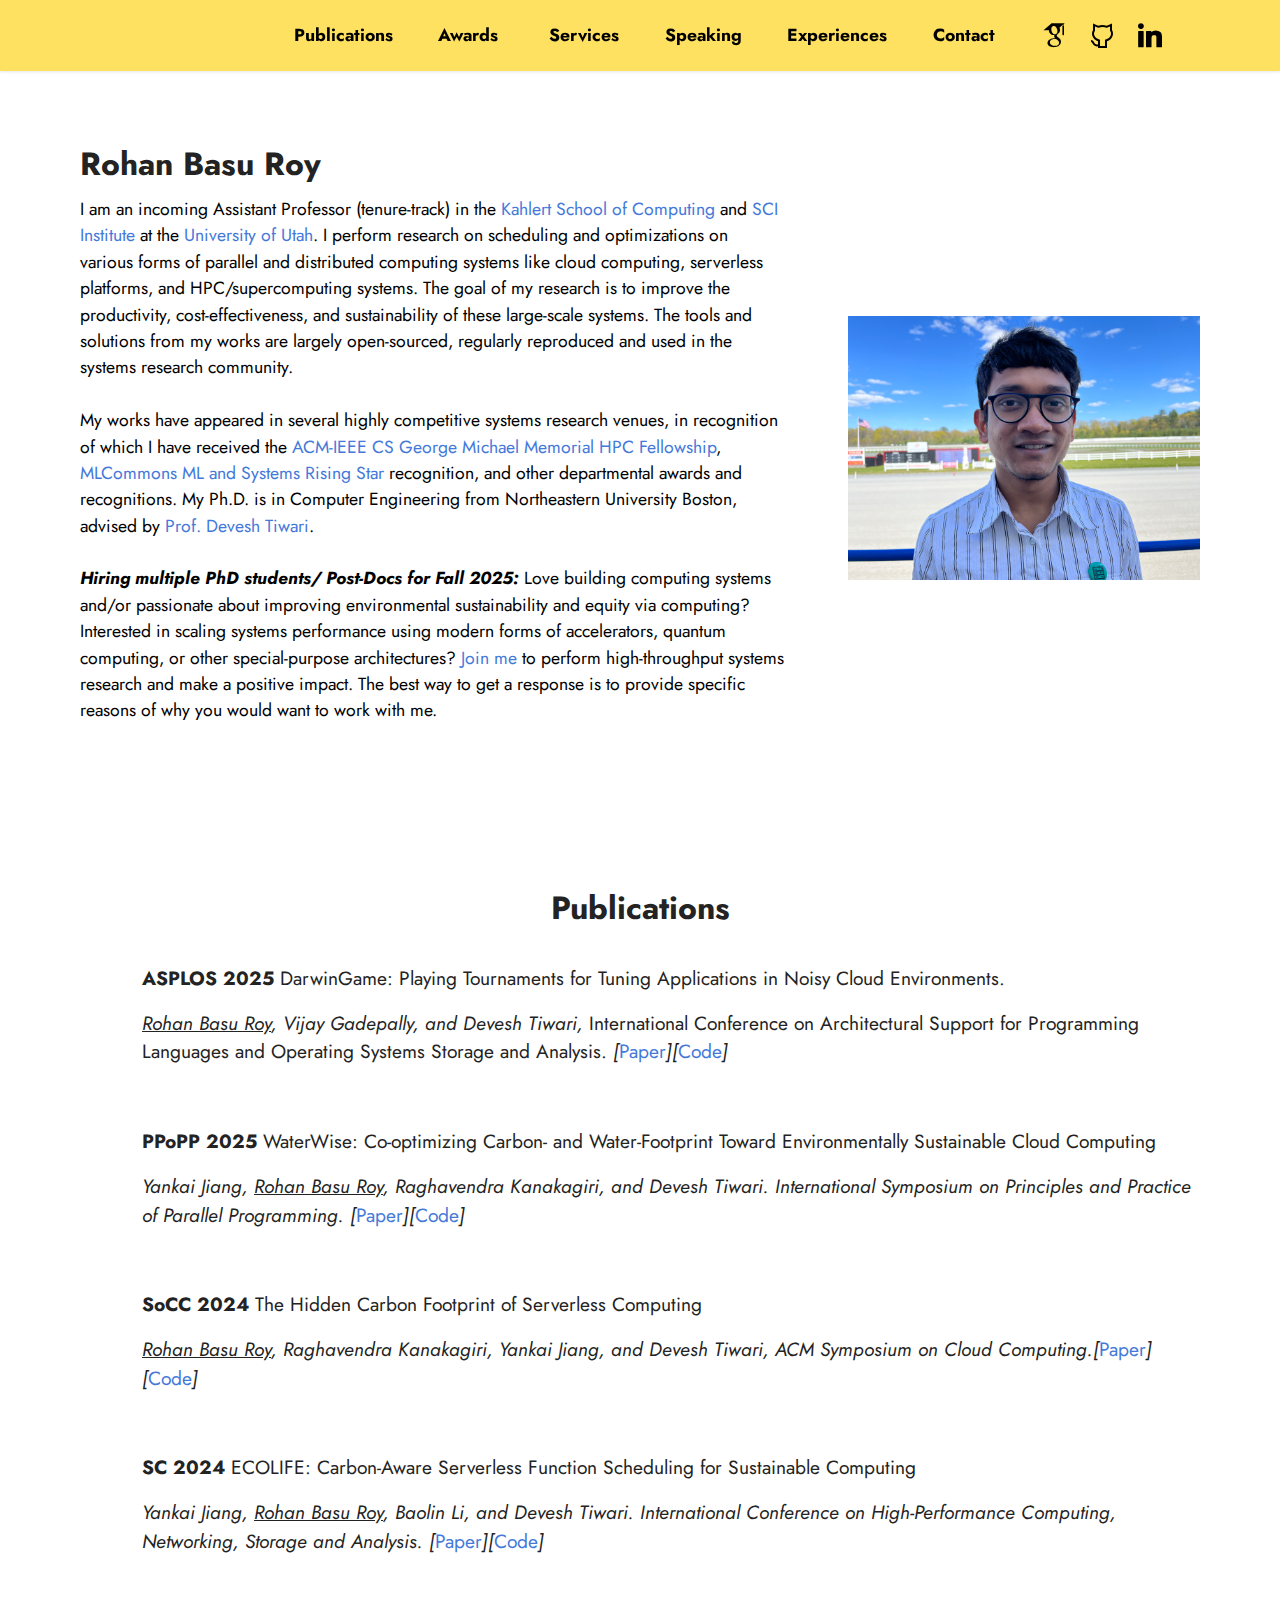
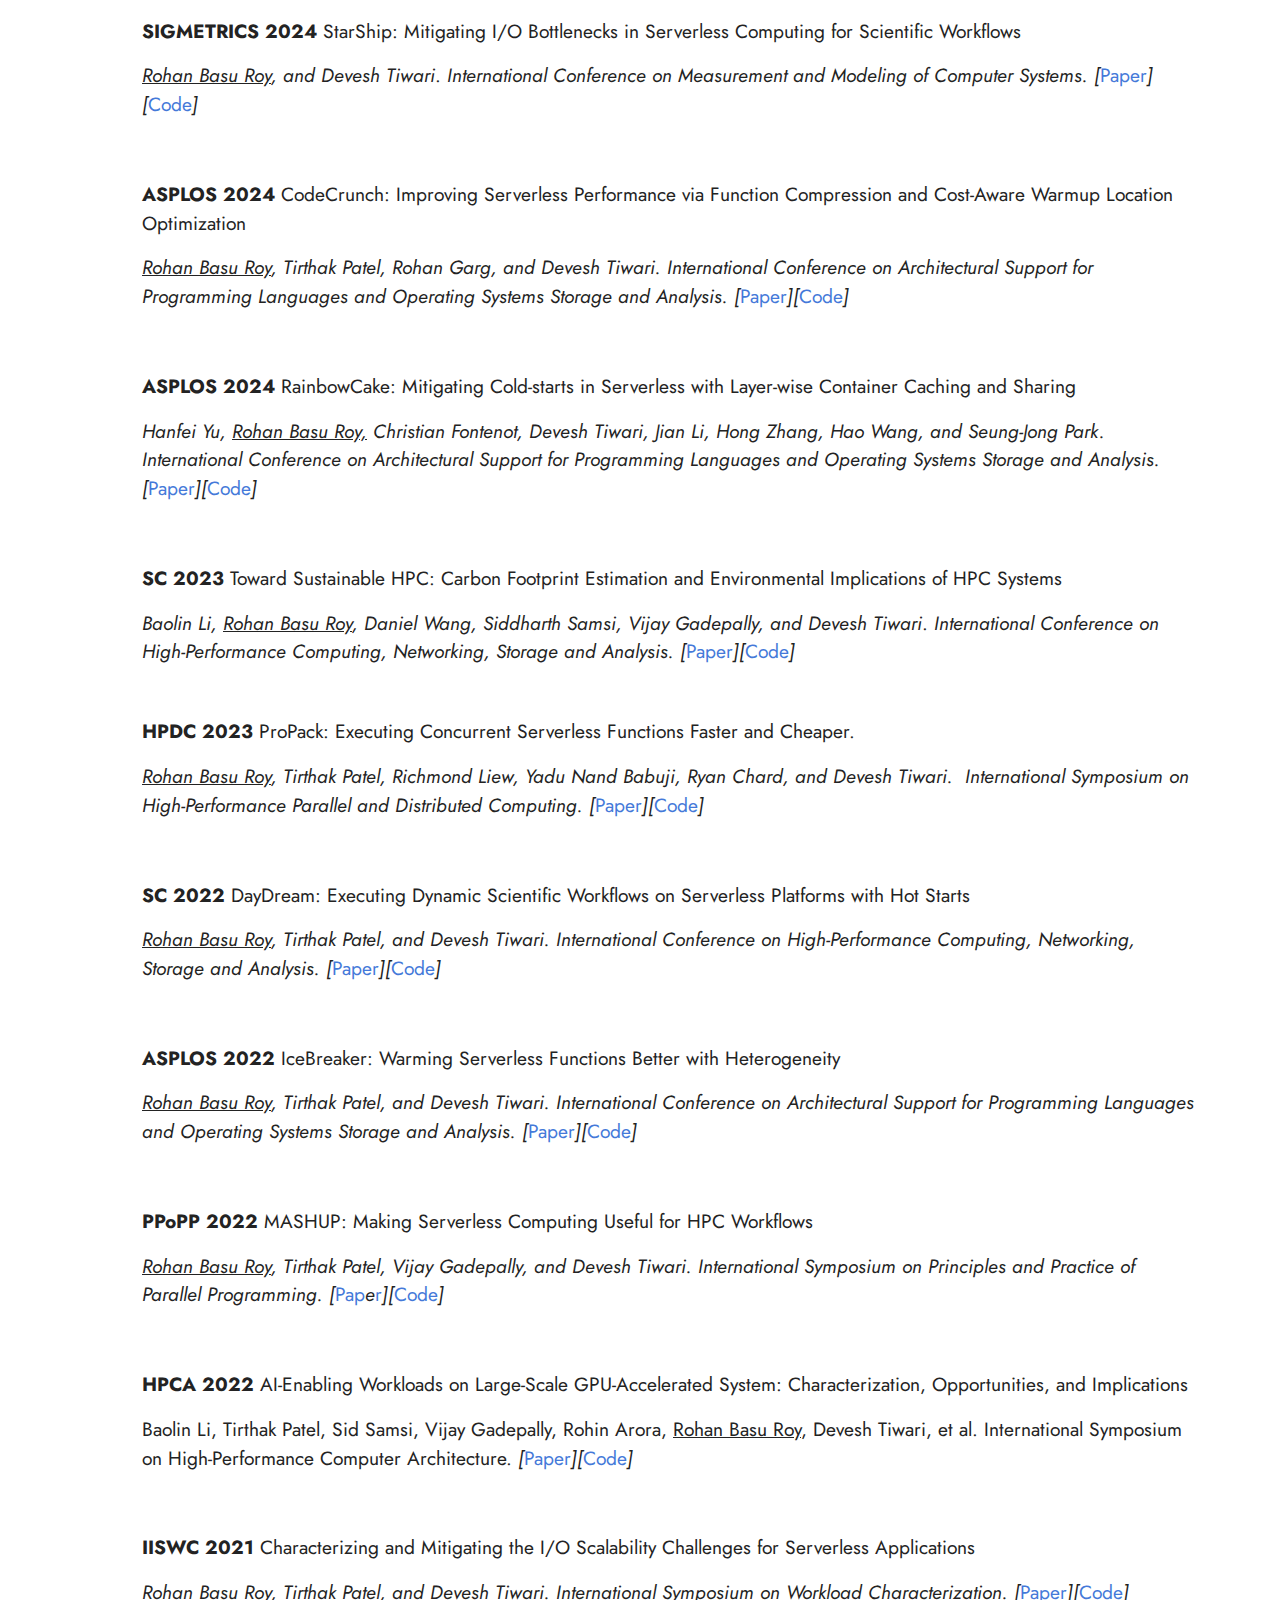
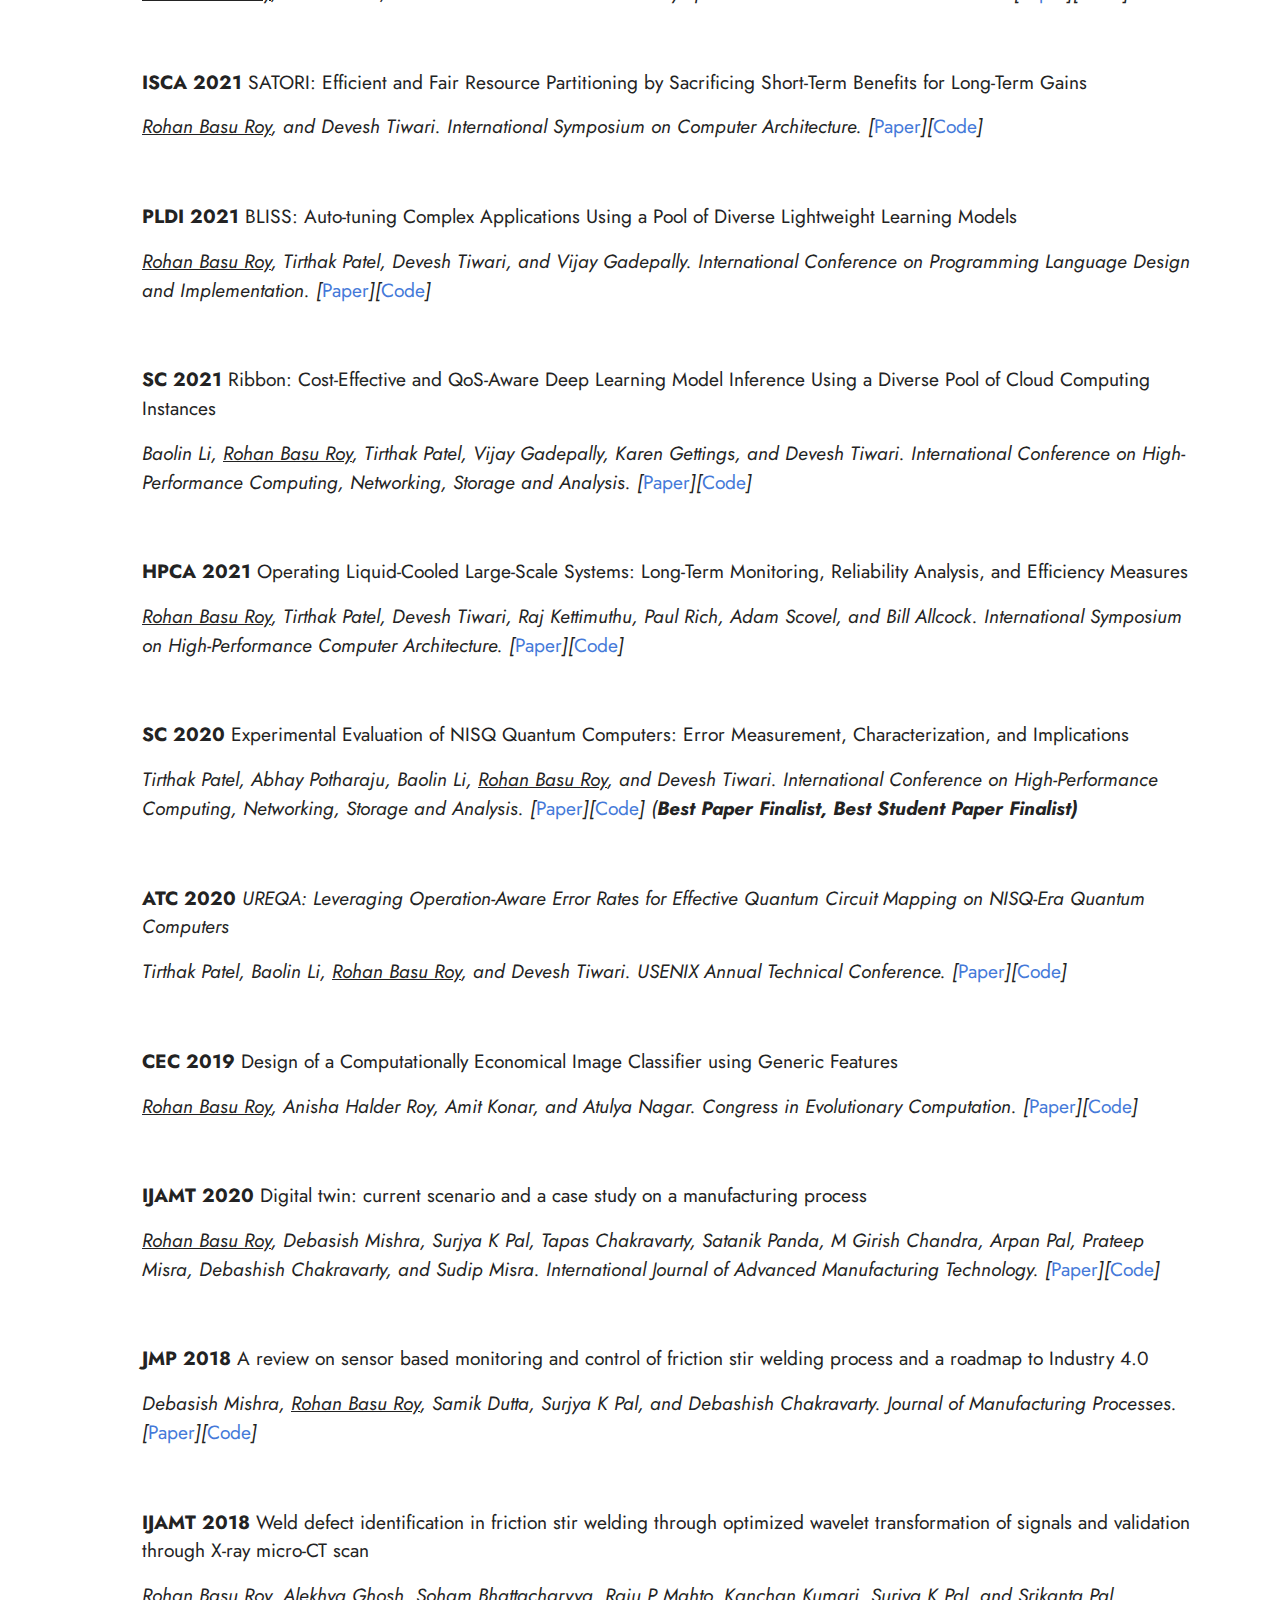
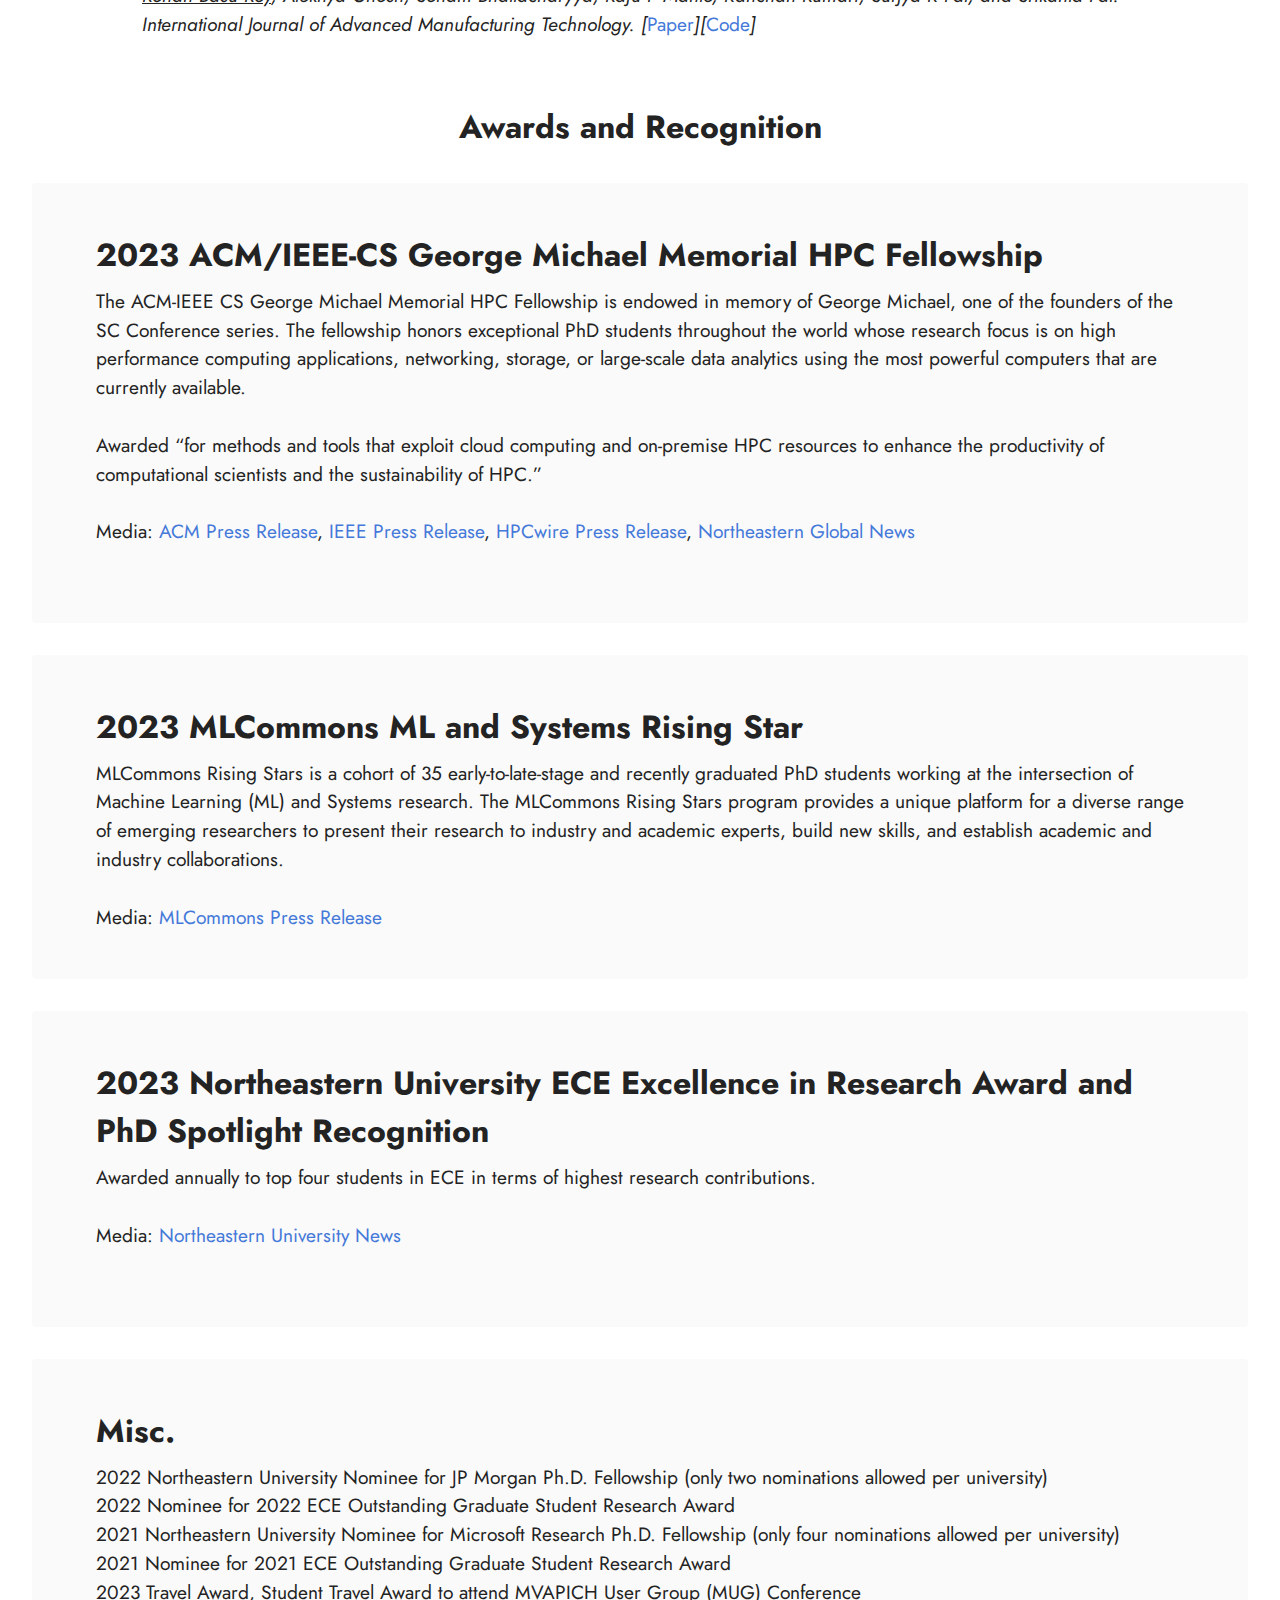
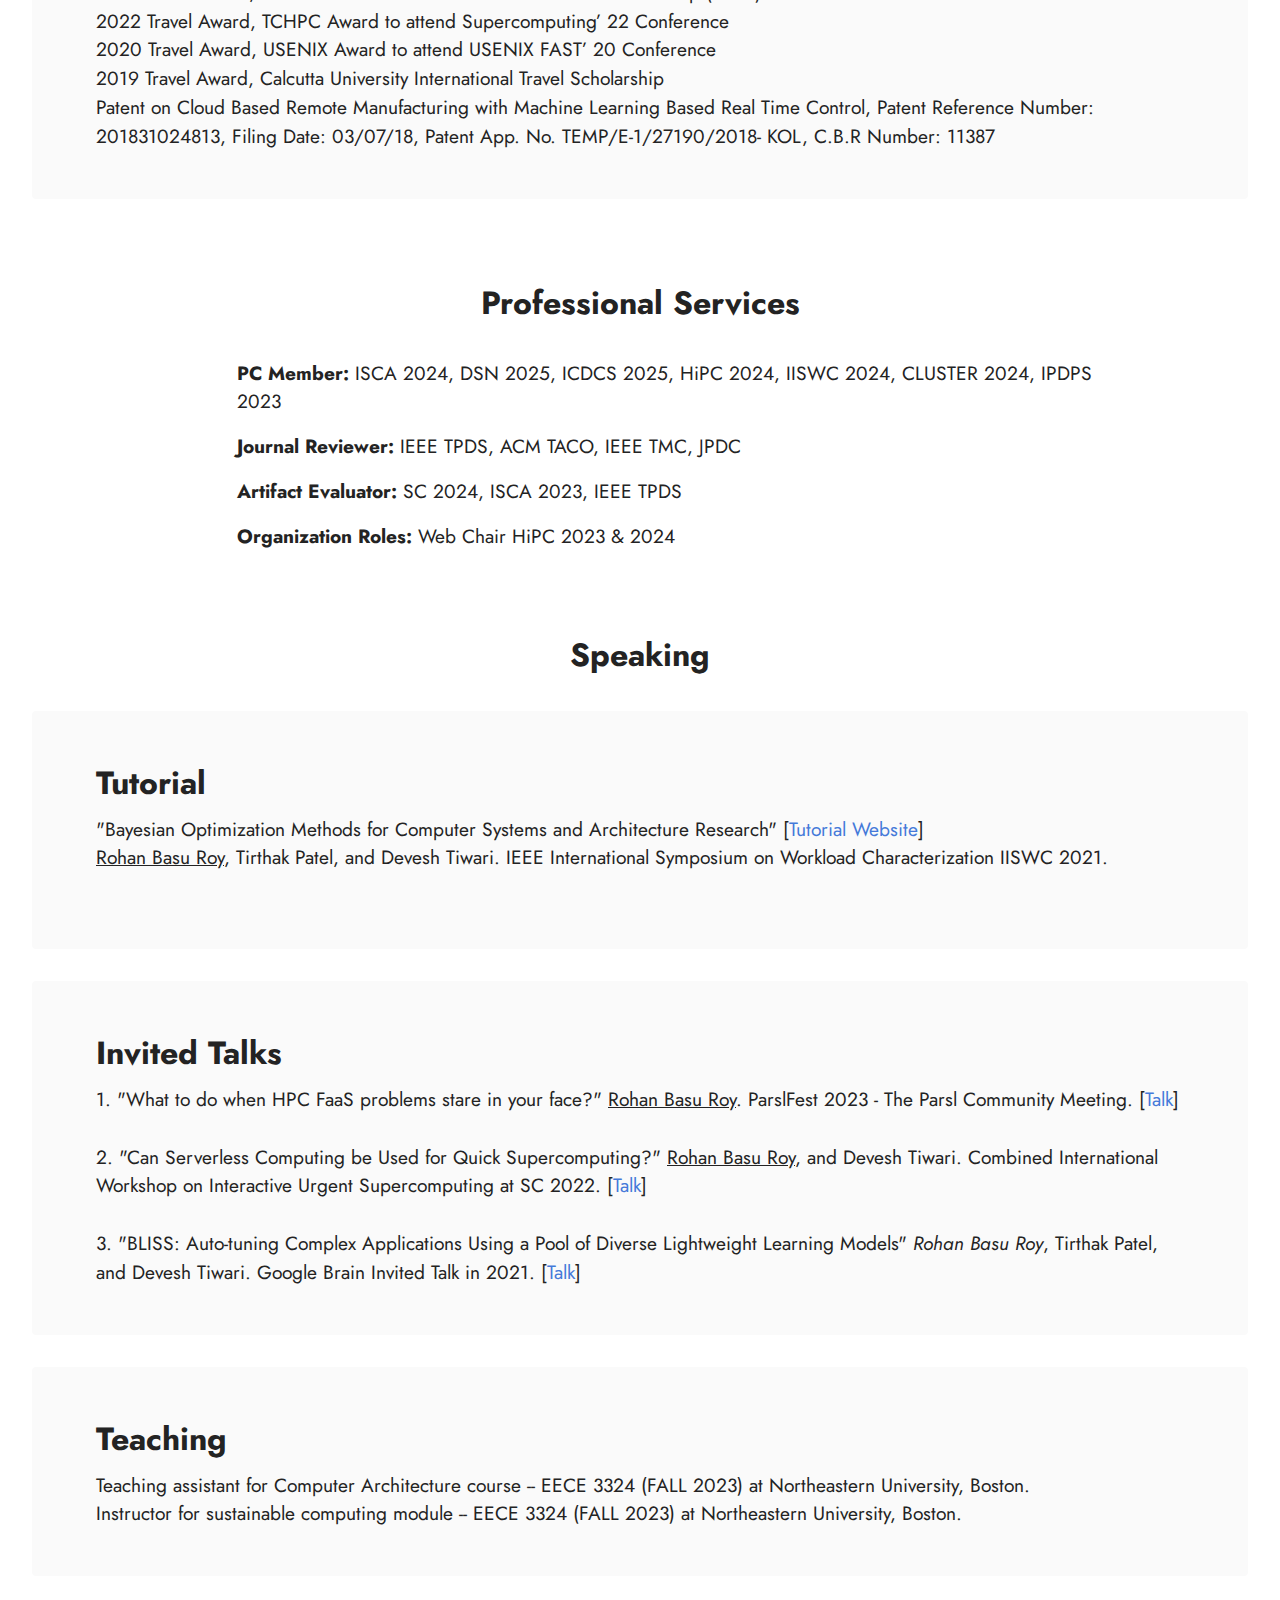
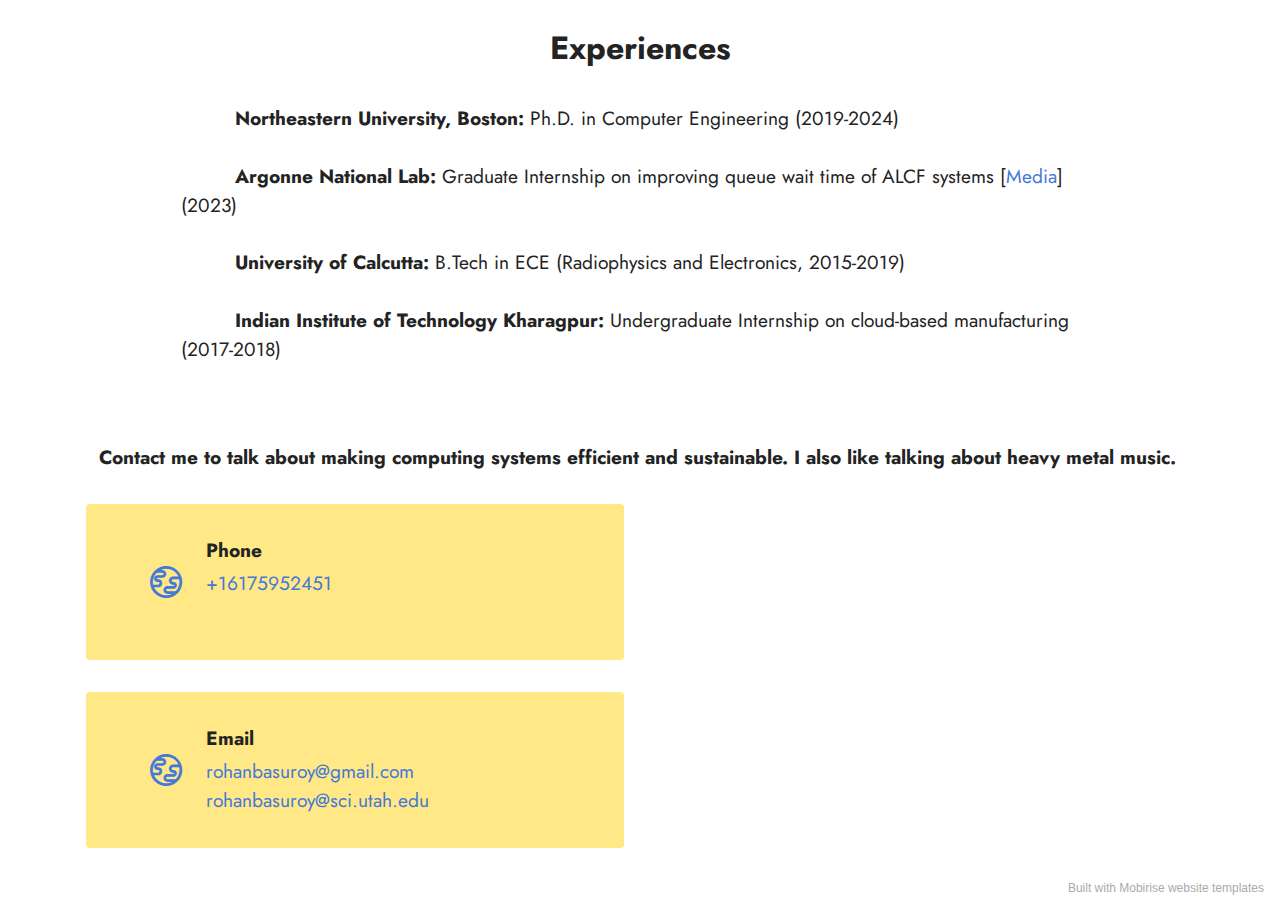
==== index.html @ 71f15da5 "create github pages" ====
<!DOCTYPE html>
<html  >
<head>
  <!-- Site made with Mobirise Website Builder v5.4.1, https://mobirise.com -->
  <meta charset="UTF-8">
  <meta http-equiv="X-UA-Compatible" content="IE=edge">
  <meta name="generator" content="Mobirise v5.4.1, mobirise.com">
  <meta name="viewport" content="width=device-width, initial-scale=1, minimum-scale=1">
  <link rel="shortcut icon" href="assets/images/6802464.png" type="image/x-icon">
  <meta name="description" content="">
  
  
  <title>Rohan Basu Roy</title>
  <link rel="stylesheet" href="assets/web/assets/mobirise-icons2/mobirise2.css">
  <link rel="stylesheet" href="assets/bootstrap/css/bootstrap.min.css">
  <link rel="stylesheet" href="assets/bootstrap/css/bootstrap-grid.min.css">
  <link rel="stylesheet" href="assets/bootstrap/css/bootstrap-reboot.min.css">
  <link rel="stylesheet" href="assets/dropdown/css/style.css">
  <link rel="stylesheet" href="assets/socicon/css/styles.css">
  <link rel="stylesheet" href="assets/theme/css/style.css">
  <link rel="preload" href="https://fonts.googleapis.com/css?family=Jost:100,200,300,400,500,600,700,800,900,100i,200i,300i,400i,500i,600i,700i,800i,900i&display=swap" as="style" onload="this.onload=null;this.rel='stylesheet'">
  <noscript><link rel="stylesheet" href="https://fonts.googleapis.com/css?family=Jost:100,200,300,400,500,600,700,800,900,100i,200i,300i,400i,500i,600i,700i,800i,900i&display=swap"></noscript>
  <link rel="preload" as="style" href="assets/mobirise/css/mbr-additional.css"><link rel="stylesheet" href="assets/mobirise/css/mbr-additional.css" type="text/css">
  
  
  
  
</head>
<body>
  
  <section data-bs-version="5.1" class="menu menu3 cid-tCXN4Vixs8" once="menu" id="menu3-0">
    
    <nav class="navbar navbar-dropdown navbar-fixed-top navbar-expand-lg">
        <div class="container">
            <div class="navbar-brand">
                
                
            </div>
            <button class="navbar-toggler" type="button" data-toggle="collapse" data-bs-toggle="collapse" data-target="#navbarSupportedContent" data-bs-target="#navbarSupportedContent" aria-controls="navbarNavAltMarkup" aria-expanded="false" aria-label="Toggle navigation">
                <div class="hamburger">
                    <span></span>
                    <span></span>
                    <span></span>
                    <span></span>
                </div>
            </button>
            <div class="collapse navbar-collapse" id="navbarSupportedContent">
                <ul class="navbar-nav nav-dropdown nav-right navbar-nav-top-padding" data-app-modern-menu="true"><li class="nav-item"><a class="nav-link link text-secondary text-primary display-4" href="https://drive.google.com/file/d/1488viWyBnygbDNv3ft_qD2oJUZKmGoRL/view?usp=sharing"><strong></strong></a></li><li class="nav-item"><a class="nav-link link text-secondary text-primary display-4" href="index.html#testimonials2-c"><strong></strong></a></li>
                    <li class="nav-item"><a class="nav-link link text-secondary display-4" href="index.html#content8-4"><strong>Publications</strong></a></li><li class="nav-item"><a class="nav-link link text-secondary text-primary display-4" href="index.html#features10-7"><strong>Awards&nbsp;</strong></a></li><li class="nav-item"><a class="nav-link link text-secondary text-primary display-4" href="index.html#content8-8"><strong>Services</strong></a></li><li class="nav-item"><a class="nav-link link text-secondary text-primary display-4" href="index.html#features10-h"><strong>Speaking</strong></a></li><li class="nav-item"><a class="nav-link link text-secondary text-primary display-4" href="index.html#content5-i"><strong>Experiences</strong></a></li><li class="nav-item"><a class="nav-link link text-secondary display-4" href="index.html#contacts3-a"><strong>Contact</strong></a></li></ul>
                <div class="icons-menu">
                    <a class="iconfont-wrapper" href="https://scholar.google.com/citations?user=Pm6kh38AAAAJ&hl=enhttps://scholar.google.com/citations?user=Pm6kh38AAAAJ&hl=en" target="_blank">
                        <span class="p-2 mbr-iconfont socicon-googlescholar socicon"></span>
                    </a>
                    <a class="iconfont-wrapper" href="https://github.com/rohanbasuroy" target="_blank">
                        <span class="p-2 mbr-iconfont mobi-mbri-github mobi-mbri"></span>
                    </a>
                    <a class="iconfont-wrapper" href="https://www.linkedin.com/in/rohanbasuroy/" target="_blank">
                        <span class="p-2 mbr-iconfont socicon-linkedin socicon"></span>
                    </a>
                    
                </div>
                
            </div>
        </div>
    </nav>
</section>

<section data-bs-version="5.1" class="features15 cid-tCXPyMr0c7" id="features16-2">

    

    <div class="mbr-overlay" style="opacity: 1; background-color: rgb(255, 255, 255);">
    </div>
    <div class="container-fluid">
        <div class="content-wrapper">
            <div class="row align-items-center">
                <div class="col-12 col-lg">
                    <div class="text-wrapper">
                        <h6 class="card-title mbr-fonts-style display-5">
                            <strong>Rohan Basu Roy</strong><br></h6>
                        <p class="mbr-text mbr-fonts-style mb-4 display-4">I am an incoming Assistant Professor (tenure-track) in the <a href="https://www.cs.utah.edu/" class="text-primary">Kahlert School of Computing</a> and <a href="https://www.sci.utah.edu/" class="text-primary">SCI Institute</a> at the <a href="https://www.utah.edu/" class="text-primary">University of Utah</a>.&nbsp;I perform research on scheduling and optimizations on various forms of parallel and distributed computing systems like cloud computing, serverless platforms, and HPC/supercomputing systems. The goal of my research is to improve the productivity, cost-effectiveness, and sustainability of these large-scale systems. The tools and solutions from my works are largely open-sourced, regularly reproduced and used in the systems research community.&nbsp;<br><br>My works have appeared in several highly competitive systems research venues,&nbsp;in recognition of which I have received the <a href="https://awards.acm.org/award-recipients/roy_3266018" class="text-primary">ACM-IEEE CS George Michael Memorial HPC Fellowship</a>, <a href="https://mlcommons.org/2023/07/introducing-the-2023-mlcommons-rising-stars/" class="text-primary">MLCommons ML and Systems Rising Star</a> recognition, and other departmental awards and recognitions. My Ph.D. is in Computer Engineering from Northeastern University Boston, advised by <a href="https://coe.northeastern.edu/people/tiwari-devesh/" class="text-primary">Prof. Devesh Tiwari</a>.&nbsp;<br><br><em><strong>Hiring multiple PhD students/ Post-Docs for Fall 2025:</strong></em>&nbsp;Love building computing systems and/or passionate about improving environmental sustainability and equity via computing? Interested in scaling systems performance using modern forms of accelerators, quantum computing, or other special-purpose architectures?&nbsp;<a href="mailto:rohanbasuroy@gmail.com" class="text-primary">Join me</a> to perform high-throughput systems research and make a positive impact. The best way to get a response is to provide specific reasons of why you would want to work with me.&nbsp;<br></p>
                        
                    </div>
                </div>
                <div class="col-12 col-lg-4">
                    <div class="image-wrapper">
                        <img src="assets/images/img-3139.jpeg" alt="Mobirise">
                    </div>
                </div>
            </div>
        </div>
    </div>
</section>

<section data-bs-version="5.1" class="content8 cid-tCY4K02pZZ" id="content8-4">
    
    <div class="container">
        <div class="row justify-content-center">
            <div class="counter-container col-md-12 col-lg-12">
                <h4 class="mbr-section-title mbr-fonts-style mb-4 display-5"><strong>Publications</strong></h4>
                <div class="mbr-text mbr-fonts-style display-7">
                    <ul>
                        <li><span style="font-size: 1.2rem;"><strong>ASPLOS 2025 </strong>DarwinGame: Playing Tournaments for Tuning&nbsp;</span><span style="font-size: 1.2rem;">Applications in Noisy Cloud Environments.&nbsp;</span></li><li><em><u>Rohan Basu Roy</u>, Vijay Gadepally, and Devesh Tiwari,</em><span style="font-size: 1.2rem;">&nbsp;International Conference on Architectural Support for Programming Languages and Operating Systems Storage and Analysis. <em>[<a href="https://drive.google.com/file/d/1MfeXvmo-pkM1BrdQFKtHAZeYfCgHRMIa/view?usp=sharing" class="text-primary">Paper</a>][<a href="https://doi.org/10.5281/zenodo.14014918" class="text-primary">Code</a>]</em></span></li><li><span style="font-size: 1.2rem;"><em><br></em></span></li><li><span style="font-size: 1.2rem;"><strong>PPoPP 2025</strong><em>&nbsp;</em>WaterWise: Co-optimizing Carbon- and Water-Footprint Toward Environmentally Sustainable Cloud Computing</span></li><li><span style="font-size: 1.2rem;"><em>Yankai Jiang, <u>Rohan Basu Roy</u>, Raghavendra Kanakagiri, and Devesh Tiwari. International Symposium on Principles and Practice of Parallel Programming. [<a href="https://drive.google.com/file/d/1GWLqDWmH0hO3gCoJya_1p3iCwAwM287D/view?usp=sharing" class="text-primary">Paper</a>][<a href="https://zenodo.org/records/14583915" class="text-primary">Code</a>]</em></span></li><li><strong><br></strong></li><li><strong>SoCC 2024 </strong><span style="font-size: 1.2rem;">The Hidden Carbon Footprint of Serverless Computing</span></li><li><span style="font-size: 1.2rem;"><em><u>Rohan Basu Roy</u>, Raghavendra Kanakagiri, Yankai Jiang, and Devesh Tiwari, ACM Symposium on Cloud Computing.[<a href="https://drive.google.com/file/d/1EiMfjFvbpVDSsxYJTMzeQtzgxiCxQmzx/view?usp=sharing" class="text-primary">Paper</a>][<a href="https://drive.google.com/file/d/1EiMfjFvbpVDSsxYJTMzeQtzgxiCxQmzx/view?usp=sharing" class="text-primary">Code</a>]</em></span></li><li><strong><br></strong></li><li><strong>SC 2024 </strong><span style="font-size: 1.2rem;">ECOLIFE: Carbon-Aware Serverless Function Scheduling for Sustainable Computing</span><br></li><li><em>Yankai Jiang, <u>Rohan Basu Roy</u>, Baolin Li, and Devesh Tiwari. International Conference on High-Performance Computing, Networking, Storage and Analysis. [<a href="https://drive.google.com/file/d/1q1RBo1llvJONTdYAyYgfNGoHOY5scX1i/view?usp=sharing" class="text-primary">Paper</a>][<a href="https://zenodo.org/records/11003259" class="text-primary">Code</a>]&nbsp;</em></li><li><em><br></em></li><li><strong>SIGMETRICS 2024 </strong>StarShip: Mitigating I/O Bottlenecks in Serverless Computing for Scientific Workflows</li><li><em><u>Rohan Basu Roy</u>, and Devesh Tiwari</em>. <em>International Conference on Measurement and Modeling of Computer Systems. [<a href="https://dl.acm.org/doi/pdf/10.1145/3639028" class="text-primary">Paper</a>][<a href="https://zenodo.org/records/11480216" class="text-primary">Code</a>]</em></li><li><em><br></em></li><li><strong>ASPLOS 2024 </strong>CodeCrunch: Improving Serverless Performance via Function Compression and Cost-Aware Warmup Location Optimization</li><li><em><u>Rohan Basu Roy</u>, Tirthak Patel, Rohan Garg, and Devesh Tiwari. International Conference on Architectural Support for Programming Languages and Operating Systems Storage and Analysis. [<a href="https://drive.google.com/file/d/172cZjwfzBp1PzdQy_LiRn2HOlgDwowLl/view?usp=sharing" class="text-primary">Paper</a>][<a href="https://zenodo.org/doi/10.5281/zenodo.8347244" class="text-primary">Code</a>]</em></li><li><em><br></em></li><li><strong>ASPLOS 2024 </strong>RainbowCake: Mitigating Cold-starts in Serverless&nbsp;<span style="font-size: 1.2rem;">with Layer-wise Container Caching and Sharing</span></li><li><span style="font-size: 1.2rem;"><em>Hanfei Yu, <u>Rohan Basu Roy,</u>&nbsp;Christian Fontenot, Devesh Tiwari, Jian Li, Hong Zhang, Hao Wang, and Seung-Jong Park. International Conference on Architectural Support for Programming Languages and Operating Systems Storage and Analysis. [<a href="https://drive.google.com/file/d/1cU3APpNEgJu_3Bv6eS0euf_dpk6MkKGl/view?usp=sharing" class="text-primary">Paper</a>][<a href="https://zenodo.org/records/10072206" class="text-primary">Code</a>]</em></span></li><li><span style="font-size: 1.2rem;"><em><br></em></span></li><li><span style="font-size: 1.2rem;"><strong>SC 2023</strong><em>&nbsp;</em>Toward Sustainable HPC: Carbon Footprint Estimation and Environmental Implications of HPC Systems</span></li><li><span style="font-size: 1.2rem;"><em>Baolin Li, <u style="">Rohan Basu Roy</u>, Daniel Wang, Siddharth Samsi, Vijay Gadepally, and Devesh Tiwari</em>.<em> International Conference on High-Performance Computing, Networking, Storage and Analysis. [<a href="https://drive.google.com/file/d/1vQroiYzZOdQUAmdUuZQxhtUP1jPO2hpA/view?usp=sharing" class="text-primary">Paper</a>][<a href="https://github.com/boringlee24/sc23-sustainability" class="text-primary">Code</a>]&nbsp; &nbsp; &nbsp;</em></span><em>&nbsp;&nbsp;</em><span style="font-size: 1.2rem;">&nbsp;&nbsp;</span></li></ul><p><br></p><ul><li><strong>HPDC 2023&nbsp;</strong>ProPack: Executing Concurrent Serverless Functions Faster and Cheaper. </li><li><em><u>Rohan Basu Roy</u>, Tirthak Patel, Richmond Liew, Yadu Nand Babuji, Ryan Chard, and Devesh Tiwari.&nbsp; International Symposium on High-Performance Parallel and Distributed Computing. [<a href="https://drive.google.com/file/d/11wNU01npP7rwZ3iO1TEU-V0LnM-ORA1f/view?usp=sharing" class="text-primary">Paper</a>][<a href="https://github.com/rohanbasuroy/ProPack" class="text-primary">Code</a>]&nbsp; &nbsp; </em></li><li><em>&nbsp; &nbsp; &nbsp; &nbsp; &nbsp; &nbsp; &nbsp; &nbsp; &nbsp;</em><em>&nbsp; &nbsp; &nbsp; &nbsp;&nbsp;</em></li><li><strong>SC 2022&nbsp;</strong><span style="font-size: 1.2rem;">DayDream: Executing Dynamic Scientific Workflows on Serverless Platforms with&nbsp;</span><span style="font-size: 1.2rem;">Hot Starts</span></li><li><span style="font-size: 1.2rem;"><em><u>Rohan Basu Roy</u>, Tirthak Patel, and Devesh Tiwari. International Conference on High-Performance Computing, Networking, Storage and Analysis. [<a href="https://drive.google.com/file/d/125YLu0XnzpAqWkHv3fGvF8vgke5JFK4C/view?usp=sharing" class="text-primary">Paper</a>][<a href="https://zenodo.org/records/6941485" class="text-primary">Code</a>]&nbsp; &nbsp; &nbsp; &nbsp; &nbsp; &nbsp; &nbsp; &nbsp; &nbsp; &nbsp; &nbsp; &nbsp; &nbsp;</em></span></li><li><span style="font-size: 1.2rem;"><em><br></em></span></li><li><strong>ASPLOS 2022 </strong><span style="font-size: 1.2rem;">IceBreaker: Warming Serverless Functions Better with Heterogeneity</span></li><li><em><span style="font-size: 1.2rem;"><u>Rohan Basu Roy</u>, Tirthak Patel, and Devesh Tiwari. International Conference on&nbsp;</span>Architectural Support for Programming Languages and Operating Systems Storage and Analysis. [<a href="https://drive.google.com/file/d/1CeApmxZrsJdkebLAvHt2woqfGRtdMHoj/view?usp=sharing" class="text-primary">Paper</a>][<a href="https://zenodo.org/records/5748667" class="text-primary">Code</a>]</em></li><li><em><br></em></li>
                    </ul>
                </div>
            </div>
        </div>
    </div>
</section>

<section data-bs-version="5.1" class="content8 cid-tCY5bhl2Y2" id="content8-5">
    
    <div class="container">
        <div class="row justify-content-center">
            <div class="counter-container col-md-12 col-lg-12">
                
                <div class="mbr-text mbr-fonts-style display-7">
                    <ul>
                        <li><strong>PPoPP 2022 </strong>MASHUP: Making Serverless Computing Useful for HPC Workflows</li><li><em><u>Rohan Basu Roy</u>, Tirthak Patel, Vijay Gadepally, and Devesh Tiwari. International Symposium on Principles and&nbsp;</em><em>Practice of Parallel Programming.&nbsp;</em><em>[<a href="https://drive.google.com/file/d/1nk2crVZD7xIBJ3oe0SnCBw-2jwTQDtiw/view?usp=sharing" class="text-primary">Pap</a>e</em><em><a href="https://drive.google.com/file/d/1nk2crVZD7xIBJ3oe0SnCBw-2jwTQDtiw/view?usp=sharing" class="text-primary">r</a>][<a href="https://zenodo.org/records/8034994" class="text-primary">Code</a>]</em></li><li><em><br></em></li>
                        <li><strong>HPCA 2022&nbsp;</strong>AI-Enabling Workloads on Large-Scale GPU-Accelerated System: Characterization,&nbsp;<span style="font-size: 1.2rem;">Opportunities, and Implications</span></li><li>Baolin Li, Tirthak Patel, Sid Samsi, Vijay Gadepally, Rohin Arora, <u>Rohan Basu Roy</u>, Devesh Tiwari, et al. International Symposium on High-Performance Computer Architecture.<em> [<a href="https://drive.google.com/file/d/14SNAv6M5al5YO_hJ1b9MRw0K3PcYvui4/view?usp=sharing" class="text-primary">Paper</a>][<a href="https://dcc.mit.edu/" class="text-primary">Code</a>]</em></li><li><br></li><li><strong>IISWC 2021</strong> Characterizing and Mitigating the I/O Scalability Challenges for Serverless Applications</li><li><em><u>Rohan Basu Roy</u>, Tirthak Patel, and Devesh Tiwari. International Symposium on Workload Characterization. [<a href="https://drive.google.com/file/d/1uRskvOoPFeUNvAaVEDtyZzndu6IMN0tm/view?usp=sharing" class="text-primary">Paper</a>][<a href="https://zenodo.org/record/5539888" class="text-primary">Code</a>]</em></li><li><em><br></em></li><li><strong>ISCA 2021 </strong>SATORI: Efficient and Fair Resource Partitioning by Sacrificing Short-Term Benefits&nbsp;<span style="font-size: 1.2rem;">for Long-Term Gains</span></li><li><em><u>Rohan Basu Roy</u>, and Devesh Tiwari. International Symposium on Computer&nbsp;</em><em>Architecture. [<a href="https://drive.google.com/file/d/1LOb9ER1uQuDhOIJtoqVeoRP8f7iBoA7l/view?usp=sharing" class="text-primary">Paper</a>][<a href="https://github.com/rohanbasuroy/satori" class="text-primary">Code</a>]</em></li><li><em><br></em></li><li><span style="font-size: 1.2rem;"><strong>PLDI 2021</strong></span><em> </em><span style="font-size: 1.2rem;">BLISS: Auto-tuning Complex Applications Using a Pool of Diverse Lightweight&nbsp;</span><span style="font-size: 1.2rem;">Learning Models</span></li><li><em><u>Rohan Basu Roy</u>, Tirthak Patel, Devesh Tiwari, and Vijay Gadepally. International&nbsp;</em><em>Conference on Programming Language Design and Implementation. [<a href="https://drive.google.com/file/d/1asdQkPGT-5qFB-JqHLiv3dbE82KEw3be/view?usp=sharing" class="text-primary">Paper</a>][<a href="https://github.com/rohanbasuroy/BLISS/" class="text-primary">Code</a>]</em></li><li><em><br></em></li><li><span style="font-size: 1.2rem;"><strong>SC 2021</strong></span><em> </em><span style="font-size: 1.2rem;">Ribbon: Cost-Effective and QoS-Aware Deep Learning Model Inference Using a&nbsp;</span><span style="font-size: 1.2rem;">Diverse Pool of Cloud Computing Instances&nbsp;</span></li><li><em>Baolin Li, <u>Rohan Basu Roy</u>, Tirthak Patel, Vijay Gadepally, Karen Gettings, and Devesh&nbsp;</em><em>Tiwari. International Conference on High-Performance Computing, Networking,&nbsp;</em><em>Storage and Analysis. [<a href="https://drive.google.com/file/d/1tYL1sSoTPrFVO2h4SBQ3C6rWpfDMeise/view?usp=sharing" class="text-primary">Paper</a>][<a href="https://doi.org/10.5281/zenodo.5262865" class="text-primary">Code</a>]</em></li><li><em><br></em></li><li><span style="font-size: 1.2rem;"><strong>HPCA 2021</strong><em> </em>Operating Liquid-Cooled Large-Scale Systems: Long-Term Monitoring, Reliability&nbsp;</span><span style="font-size: 1.2rem;">Analysis, and Efficiency Measures</span></li><li><em><u>Rohan Basu Roy</u>, Tirthak Patel, Devesh Tiwari, Raj Kettimuthu, Paul Rich, Adam Scovel,&nbsp;</em><em>and Bill Allcock. International Symposium on High-Performance Computer Architecture. [<a href="https://drive.google.com/file/d/19wyf0RZl5AAvDGhrRmWMfBlzm32o4fq3/view?usp=sharing" class="text-primary">Paper</a>][<a href="https://drive.google.com/file/d/19wyf0RZl5AAvDGhrRmWMfBlzm32o4fq3/view?usp=sharing" class="text-primary">Code</a>]</em></li><li><em><br></em></li><li><span style="font-size: 1.2rem;"><strong>SC 2020</strong></span><em> </em><span style="font-size: 1.2rem;">Experimental Evaluation of NISQ Quantum Computers: Error Measurement, Characterization, and Implications</span></li><li><em>Tirthak Patel, Abhay Potharaju, Baolin Li, <u>Rohan Basu Roy</u>, and Devesh Tiwari.&nbsp;</em><em>International Conference on High-Performance Computing, Networking, Storage and Analysis. [<a href="https://drive.google.com/file/d/1_Fs-fq5zInVB8muLQsf3ceM3fWmJVFIC/view?usp=sharing" class="text-primary">Paper</a>][<a href="https://doi.org/10.5281/zenodo.3957894" class="text-primary">Code</a>] (</em><em><strong>Best Paper Finalist, Best Student Paper Finalist)</strong></em></li><li><em><strong><br></strong></em></li><li><span style="font-size: 1.2rem;"><strong>ATC 2020</strong><em> UREQA: Leveraging Operation-Aware Error Rates for Effective Quantum Circuit&nbsp;</em></span><em>Mapping on NISQ-Era Quantum Computers</em></li><li><span style="font-size: 1.2rem;"><em>Tirthak Patel, Baolin Li, <u>Rohan Basu Roy</u>, and Devesh Tiwari. USENIX Annual Technical&nbsp;</em></span><em>Conference. [<a href="https://drive.google.com/file/d/11uMEt3CntGA4Y32SSgDT4tlQ7pTIheP9/view?usp=sharing" class="text-primary">Paper</a>][<a href="https://github.com/GoodwillComputingLab/UREQA" class="text-primary">Code</a>]</em></li><li><em><br></em></li><li><strong>CEC 2019</strong><em> </em>Design of a Computationally Economical Image Classifier using Generic Features</li><li><em><u>Rohan Basu Roy</u>, Anisha Halder Roy, Amit Konar, and Atulya Nagar. Congress in&nbsp;</em><em>Evolutionary Computation. [<a href="https://drive.google.com/file/d/1ntlWDrFsUbKSv3ohaZT7UAnUk5pvCOUa/view?usp=sharing" class="text-primary">Paper</a>][<a href="https://drive.google.com/file/d/1ntlWDrFsUbKSv3ohaZT7UAnUk5pvCOUa/view?usp=sharing" class="text-primary">Code</a>]</em></li><li><em><br></em></li><li><span style="font-size: 1.2rem;"><strong>IJAMT 2020</strong></span><em> </em><span style="font-size: 1.2rem;">Digital twin: current scenario and a case study on a manufacturing process</span></li><li><em><u>Rohan Basu Roy</u>, Debasish Mishra, Surjya K Pal, Tapas Chakravarty, Satanik Panda, M&nbsp;</em><em>Girish Chandra, Arpan Pal, Prateep Misra, Debashish Chakravarty, and Sudip Misra. International&nbsp;</em><em>Journal of Advanced Manufacturing Technology. [<a href="https://drive.google.com/file/d/1ExHiEkWJm4ECNQIW64B-Ra5I8G4psV-P/view?usp=sharing" class="text-primary">Paper</a>][<a href="https://drive.google.com/file/d/1ExHiEkWJm4ECNQIW64B-Ra5I8G4psV-P/view?usp=sharing" class="text-primary">Code</a>]</em></li><li><em><br></em></li><li><span style="font-size: 1.2rem;"><strong>JMP 2018</strong> </span><span style="font-size: 1.2rem;">A review on sensor based monitoring and control of friction stir welding process and&nbsp;</span>a roadmap to Industry 4.0</li><li><em>Debasish Mishra, <u>Rohan Basu Roy</u>, Samik Dutta, Surjya K Pal, and Debashish Chakravarty.&nbsp;</em><em>Journal of Manufacturing Processes. [<a href="https://drive.google.com/file/d/1AThXMvvmC4N-K5DoP-9h8vrwrSPyRrz_/view?usp=sharing" class="text-primary">Paper</a>][<a href="https://drive.google.com/file/d/1AThXMvvmC4N-K5DoP-9h8vrwrSPyRrz_/view?usp=sharing" class="text-primary">Code</a>]</em></li><li><em><br></em></li><li><span style="font-size: 1.2rem;"><strong>IJAMT 2018</strong></span><em> </em><span style="font-size: 1.2rem;">Weld defect identification in friction stir welding through optimized wavelet transformation of signals and validation through X-ray micro-CT scan</span></li><li><em><u>Rohan Basu Roy</u>, Alekhya Ghosh, Soham Bhattacharyya, Raju P Mahto, Kanchan Kumari,&nbsp;</em><em>Surjya K Pal, and Srikanta Pal. International Journal of Advanced Manufacturing Technology. [<a href="https://drive.google.com/file/d/1JX23sfGkHFczTUt4uMWiELajsArP3s-r/view?usp=sharing" class="text-primary">Paper</a>][<a href="https://drive.google.com/file/d/1JX23sfGkHFczTUt4uMWiELajsArP3s-r/view?usp=sharing" class="text-primary">Code</a>]</em></li>
                    </ul>
                </div>
            </div>
        </div>
    </div>
</section>

<section data-bs-version="5.1" class="features9 cid-tCYflBFTmh" id="features10-7">
    <!---->
    
    
    <div class="container-fluid">
        <div class="mbr-section-head">
            <h3 class="mbr-section-title mbr-fonts-style mb-0 display-5">
                <strong>Awards and Recognition</strong></h3>
            
        </div>
        <div class="row mt-4">
            <div class="card col-12">
                <div class="card-wrapper">
                    <div class="top-line row">
                        <div class="col">
                            <h4 class="card-title mbr-fonts-style display-5"><strong>2023 ACM/IEEE-CS George Michael Memorial HPC Fellowship</strong></h4>
                        </div>
                        <div class="col-auto">
                            <p class="price mbr-fonts-style display-5"></p>
                        </div>
                    </div>
                    <div class="bottom-line">
                        <p class="mbr-text mbr-fonts-style display-7">The ACM-IEEE CS George Michael Memorial HPC Fellowship is endowed in memory of George Michael, one of the founders of the SC Conference series. The fellowship honors exceptional PhD students throughout the world whose research focus is on high performance computing applications, networking, storage, or large-scale data analytics using the most powerful computers that are currently available.<br><br>Awarded&nbsp;“for methods and tools that exploit cloud computing and on-premise HPC resources to enhance the productivity of computational scientists and the sustainability of HPC.” <br><br>Media: <a href="https://awards.acm.org/hpc-fellows" class="text-primary">ACM Press Release</a>, <a href="https://www.computer.org/press-room/pauloski-and-roy-named-recipients-of-2023-acm-ieee-cs-george-michael-memorial-hpc-fellowships" class="text-primary">IEEE Press Release</a>, <a href="https://www.hpcwire.com/off-the-wire/j-gregory-pauloski-and-rohan-basu-roy-named-recipients-of-2023-acm-ieee-cs-george-michael-memorial-hpc-fellowship/#:~:text=About%20the%20ACM%2FIEEE%20CS%20George%20Michael%20Memorial%20Fellowship&text=The%20fellowship%20honors%20exceptional%20PhD,computers%20that%20are%20currently%20available" class="text-primary">HPCwire Press Release</a>, <a href="https://news.northeastern.edu/2023/11/14/super-computer-open-source-tools/https://news.northeastern.edu/2023/11/14/super-computer-open-source-tools/" class="text-primary">Northeastern Global News</a><br><br></p>
                    </div>
                </div>
            </div>
            <div class="card col-12">
                <div class="card-wrapper">
                    <div class="top-line row">
                        <div class="col">
                            <h4 class="card-title mbr-fonts-style display-5"><strong>2023 MLCommons ML and Systems Rising Star</strong></h4>
                        </div>
                        <div class="col-auto">
                            <p class="price mbr-fonts-style display-5"></p>
                        </div>
                    </div>
                    <div class="bottom-line">
                        <p class="mbr-text mbr-fonts-style display-7">MLCommons Rising Stars is a cohort of 35 early-to-late-stage and recently graduated PhD students working at the intersection of Machine Learning (ML) and Systems research.&nbsp;The MLCommons Rising Stars program provides a unique platform for a diverse range of emerging researchers to present their research to industry and academic experts, build new skills, and establish academic and industry collaborations.&nbsp;<br><br>Media: <a href="https://mlcommons.org/2023/07/introducing-the-2023-mlcommons-rising-stars/" class="text-primary">MLCommons Press Release</a></p>
                    </div>
                </div>
            </div>
            <div class="card col-12">
                <div class="card-wrapper">
                    <div class="top-line row">
                        <div class="col">
                            <h4 class="card-title mbr-fonts-style display-5"><strong>2023 Northeastern University ECE Excellence in Research Award and PhD Spotlight Recognition</strong></h4>
                        </div>
                        <div class="col-auto">
                            <p class="price mbr-fonts-style display-5"></p>
                        </div>
                    </div>
                    <div class="bottom-line">
                        <p class="mbr-text mbr-fonts-style display-7">Awarded annually to top four students in ECE in terms of highest research contributions.<br><br>Media: <a href="https://ece.northeastern.edu/news/phd-spotlight-rohan-basu-roy-phd24-computer-engineering/" class="text-primary">Northeastern University&nbsp;News</a><br><br></p>
                    </div>
                </div>
            </div>
            <div class="card col-12">
                <div class="card-wrapper">
                    <div class="top-line row">
                        <div class="col">
                            <h4 class="card-title mbr-fonts-style display-5"><strong>Misc.</strong></h4>
                        </div>
                        <div class="col-auto">
                            <p class="price mbr-fonts-style display-5"></p>
                        </div>
                    </div>
                    <div class="bottom-line">
                        <p class="mbr-text mbr-fonts-style display-7">2022 Northeastern University Nominee for JP Morgan Ph.D. Fellowship (only two nominations allowed per university)<br>2022 Nominee for 2022 ECE Outstanding Graduate Student Research Award<br>2021 Northeastern University Nominee for Microsoft Research Ph.D. Fellowship (only four nominations allowed per university)<br>2021 Nominee for 2021 ECE Outstanding Graduate Student Research Award<br>2023 Travel Award, Student Travel Award to attend MVAPICH User Group (MUG) Conference<br>2022 Travel Award, TCHPC Award to attend Supercomputing’ 22 Conference<br>2020 Travel Award, USENIX Award to attend USENIX FAST’ 20 Conference<br>2019 Travel Award, Calcutta University International Travel Scholarship<br>Patent on&nbsp;Cloud Based Remote Manufacturing with Machine Learning Based Real Time Control, Patent Reference Number: 201831024813, Filing Date: 03/07/18, Patent App. No. TEMP/E-1/27190/2018- KOL, C.B.R Number: 11387</p>
                    </div>
                </div>
            </div>
            
            
            
            
            
            
            
            
        </div>
    </div>
</section>

<section data-bs-version="5.1" class="content8 cid-tCYiuK4XUp" id="content8-8">
    
    <div class="container">
        <div class="row justify-content-center">
            <div class="counter-container col-md-12 col-lg-10">
                <h4 class="mbr-section-title mbr-fonts-style mb-4 display-5"><strong>
                    Professional Services</strong></h4>
                <div class="mbr-text mbr-fonts-style display-7">
                    <ul>
                        <li><strong>PC Member: </strong>ISCA 2024, DSN 2025, ICDCS 2025, HiPC 2024, IISWC 2024, CLUSTER 2024, IPDPS 2023</li><li><strong>Journal Reviewer: </strong><span style="font-size: 1.2rem;">IEEE TPDS, ACM TACO, IEEE TMC, JPDC</span></li><li><span style="font-size: 1.2rem;"><strong>Artifact Evaluator: </strong>SC 2024, ISCA 2023, IEEE TPDS&nbsp;</span><br></li><li><strong>Organization Roles: </strong>Web Chair HiPC 2023 &amp; 2024</li></ul><ul>
                    </ul>
                </div>
            </div>
        </div>
    </div>
</section>

<section data-bs-version="5.1" class="features9 cid-uoPbbGomcU" id="features10-h">
    <!---->
    
    
    <div class="container-fluid">
        <div class="mbr-section-head">
            <h3 class="mbr-section-title mbr-fonts-style mb-0 display-5"><strong>Speaking</strong></h3>
            
        </div>
        <div class="row mt-4">
            <div class="card col-12">
                <div class="card-wrapper">
                    <div class="top-line row">
                        <div class="col">
                            <h4 class="card-title mbr-fonts-style display-5"><strong>Tutorial</strong></h4>
                        </div>
                        <div class="col-auto">
                            <p class="price mbr-fonts-style display-5"></p>
                        </div>
                    </div>
                    <div class="bottom-line">
                        <p class="mbr-text mbr-fonts-style display-7">"Bayesian Optimization Methods for Computer Systems and Architecture Research" [<a href="https://rohanbasuroy.github.io/bo_tutorial_iiswc21/" class="text-primary">Tutorial Website</a>]<br><u>Rohan Basu Roy</u>, Tirthak Patel, and Devesh Tiwari. IEEE International Symposium on Workload Characterization IISWC 2021.<br><br></p>
                    </div>
                </div>
            </div>
            <div class="card col-12">
                <div class="card-wrapper">
                    <div class="top-line row">
                        <div class="col">
                            <h4 class="card-title mbr-fonts-style display-5"><strong>Invited Talks</strong></h4>
                        </div>
                        <div class="col-auto">
                            <p class="price mbr-fonts-style display-5"></p>
                        </div>
                    </div>
                    <div class="bottom-line">
                        <p class="mbr-text mbr-fonts-style display-7">1. "What to do when HPC FaaS problems stare in your face?" <u>Rohan Basu Roy</u>. ParslFest 2023 - The Parsl Community Meeting. [<a href="https://parsl-project.org/parslfest/parslfest2023.html" class="text-primary">Talk</a>]<br><br>2. "Can Serverless Computing be Used for Quick Supercomputing?" <u>Rohan Basu Roy</u>, and Devesh Tiwari. Combined International Workshop on Interactive Urgent Supercomputing at SC 2022. [<a href="https://sc22.supercomputing.org/presentation/?id=misc210&sess=sess442" class="text-primary">Talk</a>]<br><br>3. "BLISS: Auto-tuning Complex Applications Using a Pool of Diverse Lightweight Learning Models" <em>Rohan Basu Roy</em>, Tirthak Patel, and Devesh Tiwari. Google Brain Invited Talk in 2021. [<a href="https://www.pldi21.org/poster_pldi.787.html" class="text-primary">Talk</a>]</p>
                    </div>
                </div>
            </div>
            <div class="card col-12">
                <div class="card-wrapper">
                    <div class="top-line row">
                        <div class="col">
                            <h4 class="card-title mbr-fonts-style display-5"><strong>Teaching</strong></h4>
                        </div>
                        <div class="col-auto">
                            <p class="price mbr-fonts-style display-5"></p>
                        </div>
                    </div>
                    <div class="bottom-line">
                        <p class="mbr-text mbr-fonts-style display-7">Teaching assistant for Computer Architecture course -- EECE 3324 (FALL 2023) at Northeastern University, Boston. <br>Instructor for sustainable computing module --&nbsp;EECE 3324 (FALL 2023) at Northeastern University, Boston.</p>
                    </div>
                </div>
            </div>
            
            
            
            
            
            
            
            
            
        </div>
    </div>
</section>

<section data-bs-version="5.1" class="content5 cid-uoPsXKWnDn" id="content5-i">
    
    <div class="container">
        <div class="row justify-content-center">
            <div class="col-md-12 col-lg-10">
                
                <h4 class="mbr-section-subtitle mbr-fonts-style mb-4 display-5"><strong>
                    Experiences</strong></h4>
                <p class="mbr-text mbr-fonts-style display-7"><strong>&nbsp; &nbsp; &nbsp; &nbsp; &nbsp;Northeastern University, Boston: </strong>Ph.D. in Computer Engineering (2019-2024)<br><br><strong>&nbsp; &nbsp; &nbsp; &nbsp; &nbsp;Argonne National Lab: </strong>Graduate Internship on improving queue wait time of ALCF systems [<a href="https://www.alcf.anl.gov/news/summer-interns-gain-hands-experience-argonne-supercomputers" class="text-primary">Media</a>] (2023)<br><br><strong>&nbsp; &nbsp; &nbsp; &nbsp; &nbsp;University of Calcutta: </strong>B.Tech in ECE (Radiophysics and Electronics, 2015-2019)<br><br><strong>&nbsp; &nbsp; &nbsp; &nbsp; &nbsp;Indian Institute of Technology Kharagpur: </strong>Undergraduate Internship on cloud-based manufacturing (2017-2018)</p>
            </div>
        </div>
    </div>
</section>

<section data-bs-version="5.1" class="contacts3 map1 cid-tCYnKbOh9o" id="contacts3-a">

    
    
    <div class="container">
        <div class="mbr-section-head">
            <h3 class="mbr-section-title mbr-fonts-style align-center mb-0 display-7">
                <strong>Contact me to talk about making computing systems efficient and sustainable. I also like talking about heavy metal music.&nbsp;</strong></h3>
            
        </div>
        <div class="row justify-content-center mt-4">
            <div class="card col-12 col-md-6">
                <div class="card-wrapper">
                    <div class="image-wrapper">
                        <span class="mbr-iconfont mobi-mbri-globe mobi-mbri"></span>
                    </div>
                    <div class="text-wrapper">
                        <h6 class="card-title mbr-fonts-style mb-1 display-7">
                            <strong>Phone&nbsp;</strong></h6>
                        <p class="mbr-text mbr-fonts-style display-7"><a href="tel:+16175952451 " class="text-primary">+16175952451</a>&nbsp;</p>
                    </div>
                </div>
                <div class="card-wrapper">
                    <div class="image-wrapper">
                        <span class="mbr-iconfont mobi-mbri-globe mobi-mbri"></span>
                    </div>
                    <div class="text-wrapper">
                        <h6 class="card-title mbr-fonts-style mb-1 display-7">
                            <strong>Email</strong>
                        </h6>
                        <p class="mbr-text mbr-fonts-style display-7"><a href="mailto:rohanbasuroy@gmail.com" class="text-primary">rohanbasuroy@gmail.com</a><br><a href="mailto:rohanbasuroy@gmail.com" class="text-primary"></a><a href="mailto:rohanbasuroy@sci.utah.edu" class="text-primary">rohanbasuroy@sci.utah.edu</a><br></p>
                    </div>
                </div>
            </div>
            <div class="map-wrapper col-12 col-md-6">
                <div class="google-map"><iframe frameborder="0" style="border:0" src="https://www.google.com/maps/embed/v1/place?key=AIzaSyDbnCmnHmtigIYiD8jIfeHQv7gW2ANhHD4&amp;q=72 Central Campus Dr, Salt Lake City, UT 84112" allowfullscreen=""></iframe></div>
            </div>
        </div>
    </div>
</section><section style="background-color: #fff; font-family: -apple-system, BlinkMacSystemFont, 'Segoe UI', 'Roboto', 'Helvetica Neue', Arial, sans-serif; color:#aaa; font-size:12px; padding: 0; align-items: center; display: flex;"><a href="https://mobirise.site/o" style="flex: 1 1; height: 3rem; padding-left: 1rem;"></a><p style="flex: 0 0 auto; margin:0; padding-right:1rem;"><a href="https://mobirise.site/t" style="color:#aaa;">Built</a> with Mobirise website templates</p></section><script src="assets/bootstrap/js/bootstrap.bundle.min.js"></script>  <script src="assets/smoothscroll/smooth-scroll.js"></script>  <script src="assets/ytplayer/index.js"></script>  <script src="assets/dropdown/js/navbar-dropdown.js"></script>  <script src="assets/theme/js/script.js"></script>  
  
  
</body>
</html>
---- assets/web/assets/mobirise-icons2/mobirise2.css ----
@font-face {
  font-family: 'Moririse2';
  font-display: swap;
  src:  url('mobirise2.eot?f2bix4');
  src:  url('mobirise2.eot?f2bix4#iefix') format('embedded-opentype'),
    url('mobirise2.ttf?f2bix4') format('truetype'),
    url('mobirise2.woff?f2bix4') format('woff'),
    url('mobirise2.svg?f2bix4#mobirise2') format('svg');
  font-weight: normal;
  font-style: normal;
}

[class^="mobi-"], [class*=" mobi-"] {
  /* use !important to prevent issues with browser extensions that change fonts */
  font-family: 'Moririse2' !important;
  speak: none;
  font-style: normal;
  font-weight: normal;
  font-variant: normal;
  text-transform: none;
  line-height: 1;

  /* Better Font Rendering =========== */
  -webkit-font-smoothing: antialiased;
  -moz-osx-font-smoothing: grayscale;
}

.mobi-mbri-add-submenu:before {
  content: "\e900";
}
.mobi-mbri-alert:before {
  content: "\e901";
}
.mobi-mbri-align-center:before {
  content: "\e902";
}
.mobi-mbri-align-justify:before {
  content: "\e903";
}
.mobi-mbri-align-left:before {
  content: "\e904";
}
.mobi-mbri-align-right:before {
  content: "\e905";
}
.mobi-mbri-android:before {
  content: "\e906";
}
.mobi-mbri-apple:before {
  content: "\e907";
}
.mobi-mbri-arrow-down:before {
  content: "\e908";
}
.mobi-mbri-arrow-next:before {
  content: "\e909";
}
.mobi-mbri-arrow-prev:before {
  content: "\e90a";
}
.mobi-mbri-arrow-up:before {
  content: "\e90b";
}
.mobi-mbri-bold:before {
  content: "\e90c";
}
.mobi-mbri-bookmark:before {
  content: "\e90d";
}
.mobi-mbri-bootstrap:before {
  content: "\e90e";
}
.mobi-mbri-briefcase:before {
  content: "\e90f";
}
.mobi-mbri-browse:before {
  content: "\e910";
}
.mobi-mbri-bulleted-list:before {
  content: "\e911";
}
.mobi-mbri-calendar:before {
  content: "\e912";
}
.mobi-mbri-camera:before {
  content: "\e913";
}
.mobi-mbri-cart-add:before {
  content: "\e914";
}
.mobi-mbri-cart-full:before {
  content: "\e915";
}
.mobi-mbri-cash:before {
  content: "\e916";
}
.mobi-mbri-change-style:before {
  content: "\e917";
}
.mobi-mbri-chat:before {
  content: "\e918";
}
.mobi-mbri-clock:before {
  content: "\e919";
}
.mobi-mbri-close:before {
  content: "\e91a";
}
.mobi-mbri-cloud:before {
  content: "\e91b";
}
.mobi-mbri-code:before {
  content: "\e91c";
}
.mobi-mbri-contact-form:before {
  content: "\e91d";
}
.mobi-mbri-credit-card:before {
  content: "\e91e";
}
.mobi-mbri-cursor-click:before {
  content: "\e91f";
}
.mobi-mbri-cust-feedback:before {
  content: "\e920";
}
.mobi-mbri-database:before {
  content: "\e921";
}
.mobi-mbri-delivery:before {
  content: "\e922";
}
.mobi-mbri-desktop:before {
  content: "\e923";
}
.mobi-mbri-devices:before {
  content: "\e924";
}
.mobi-mbri-down:before {
  content: "\e925";
}
.mobi-mbri-download-2:before {
  content: "\e926";
}
.mobi-mbri-download:before {
  content: "\e927";
}
.mobi-mbri-drag-n-drop-2:before {
  content: "\e928";
}
.mobi-mbri-drag-n-drop:before {
  content: "\e929";
}
.mobi-mbri-edit-2:before {
  content: "\e92a";
}
.mobi-mbri-edit:before {
  content: "\e92b";
}
.mobi-mbri-error:before {
  content: "\e92c";
}
.mobi-mbri-extension:before {
  content: "\e92d";
}
.mobi-mbri-features:before {
  content: "\e92e";
}
.mobi-mbri-file:before {
  content: "\e92f";
}
.mobi-mbri-flag:before {
  content: "\e930";
}
.mobi-mbri-folder:before {
  content: "\e931";
}
.mobi-mbri-gift:before {
  content: "\e932";
}
.mobi-mbri-github:before {
  content: "\e933";
}
.mobi-mbri-globe-2:before {
  content: "\e934";
}
.mobi-mbri-globe:before {
  content: "\e935";
}
.mobi-mbri-growing-chart:before {
  content: "\e936";
}
.mobi-mbri-hearth:before {
  content: "\e937";
}
.mobi-mbri-help:before {
  content: "\e938";
}
.mobi-mbri-home:before {
  content: "\e939";
}
.mobi-mbri-hot-cup:before {
  content: "\e93a";
}
.mobi-mbri-idea:before {
  content: "\e93b";
}
.mobi-mbri-image-gallery:before {
  content: "\e93c";
}
.mobi-mbri-image-slider:before {
  content: "\e93d";
}
.mobi-mbri-info:before {
  content: "\e93e";
}
.mobi-mbri-italic:before {
  content: "\e93f";
}
.mobi-mbri-key:before {
  content: "\e940";
}
.mobi-mbri-laptop:before {
  content: "\e941";
}
.mobi-mbri-layers:before {
  content: "\e942";
}
.mobi-mbri-left-right:before {
  content: "\e943";
}
.mobi-mbri-left:before {
  content: "\e944";
}
.mobi-mbri-letter:before {
  content: "\e945";
}
.mobi-mbri-like:before {
  content: "\e946";
}
.mobi-mbri-link:before {
  content: "\e947";
}
.mobi-mbri-lock:before {
  content: "\e948";
}
.mobi-mbri-login:before {
  content: "\e949";
}
.mobi-mbri-logout:before {
  content: "\e94a";
}
.mobi-mbri-magic-stick:before {
  content: "\e94b";
}
.mobi-mbri-map-pin:before {
  content: "\e94c";
}
.mobi-mbri-menu:before {
  content: "\e94d";
}
.mobi-mbri-mobile-2:before {
  content: "\e94e";
}
.mobi-mbri-mobile-horizontal:before {
  content: "\e94f";
}
.mobi-mbri-mobile:before {
  content: "\e950";
}
.mobi-mbri-mobirise:before {
  content: "\e951";
}
.mobi-mbri-more-horizontal:before {
  content: "\e952";
}
.mobi-mbri-more-vertical:before {
  content: "\e953";
}
.mobi-mbri-music:before {
  content: "\e954";
}
.mobi-mbri-new-file:before {
  content: "\e955";
}
.mobi-mbri-numbered-list:before {
  content: "\e956";
}
.mobi-mbri-opened-folder:before {
  content: "\e957";
}
.mobi-mbri-pages:before {
  content: "\e958";
}
.mobi-mbri-paper-plane:before {
  content: "\e959";
}
.mobi-mbri-paperclip:before {
  content: "\e95a";
}
.mobi-mbri-phone:before {
  content: "\e95b";
}
.mobi-mbri-photo:before {
  content: "\e95c";
}
.mobi-mbri-photos:before {
  content: "\e95d";
}
.mobi-mbri-pin:before {
  content: "\e95e";
}
.mobi-mbri-play:before {
  content: "\e95f";
}
.mobi-mbri-plus:before {
  content: "\e960";
}
.mobi-mbri-preview:before {
  content: "\e961";
}
.mobi-mbri-print:before {
  content: "\e962";
}
.mobi-mbri-protect:before {
  content: "\e963";
}
.mobi-mbri-question:before {
  content: "\e964";
}
.mobi-mbri-quote-left:before {
  content: "\e965";
}
.mobi-mbri-quote-right:before {
  content: "\e966";
}
.mobi-mbri-redo:before {
  content: "\e967";
}
.mobi-mbri-refresh:before {
  content: "\e968";
}
.mobi-mbri-responsive-2:before {
  content: "\e969";
}
.mobi-mbri-responsive:before {
  content: "\e96a";
}
.mobi-mbri-right:before {
  content: "\e96b";
}
.mobi-mbri-rocket:before {
  content: "\e96c";
}
.mobi-mbri-sad-face:before {
  content: "\e96d";
}
.mobi-mbri-sale:before {
  content: "\e96e";
}
.mobi-mbri-save:before {
  content: "\e96f";
}
.mobi-mbri-search:before {
  content: "\e970";
}
.mobi-mbri-setting-2:before {
  content: "\e971";
}
.mobi-mbri-setting-3:before {
  content: "\e972";
}
.mobi-mbri-setting:before {
  content: "\e973";
}
.mobi-mbri-share:before {
  content: "\e974";
}
.mobi-mbri-shopping-bag:before {
  content: "\e975";
}
.mobi-mbri-shopping-basket:before {
  content: "\e976";
}
.mobi-mbri-shopping-cart:before {
  content: "\e977";
}
.mobi-mbri-sites:before {
  content: "\e978";
}
.mobi-mbri-smile-face:before {
  content: "\e979";
}
.mobi-mbri-speed:before {
  content: "\e97a";
}
.mobi-mbri-star:before {
  content: "\e97b";
}
.mobi-mbri-success:before {
  content: "\e97c";
}
.mobi-mbri-sun:before {
  content: "\e97d";
}
.mobi-mbri-sun2:before {
  content: "\e97e";
}
.mobi-mbri-tablet-vertical:before {
  content: "\e97f";
}
.mobi-mbri-tablet:before {
  content: "\e980";
}
.mobi-mbri-target:before {
  content: "\e981";
}
.mobi-mbri-timer:before {
  content: "\e982";
}
.mobi-mbri-to-ftp:before {
  content: "\e983";
}
.mobi-mbri-to-local-drive:before {
  content: "\e984";
}
.mobi-mbri-touch-swipe:before {
  content: "\e985";
}
.mobi-mbri-touch:before {
  content: "\e986";
}
.mobi-mbri-trash:before {
  content: "\e987";
}
.mobi-mbri-underline:before {
  content: "\e988";
}
.mobi-mbri-undo:before {
  content: "\e989";
}
.mobi-mbri-unlink:before {
  content: "\e98a";
}
.mobi-mbri-unlock:before {
  content: "\e98b";
}
.mobi-mbri-up-down:before {
  content: "\e98c";
}
.mobi-mbri-up:before {
  content: "\e98d";
}
.mobi-mbri-update:before {
  content: "\e98e";
}
.mobi-mbri-upload-2:before {
  content: "\e98f";
}
.mobi-mbri-upload:before {
  content: "\e990";
}
.mobi-mbri-user-2:before {
  content: "\e991";
}
.mobi-mbri-user:before {
  content: "\e992";
}
.mobi-mbri-users:before {
  content: "\e993";
}
.mobi-mbri-video-play:before {
  content: "\e994";
}
.mobi-mbri-video:before {
  content: "\e995";
}
.mobi-mbri-watch:before {
  content: "\e996";
}
.mobi-mbri-website-theme-2:before {
  content: "\e997";
}
.mobi-mbri-website-theme:before {
  content: "\e998";
}
.mobi-mbri-wifi:before {
  content: "\e999";
}
.mobi-mbri-windows:before {
  content: "\e99a";
}
.mobi-mbri-zoom-in:before {
  content: "\e99b";
}
.mobi-mbri-zoom-out:before {
  content: "\e99c";
}
---- assets/dropdown/css/style.css ----
.navbar-dropdown {
  left: 0;
  padding: 0;
  position: absolute;
  right: 0;
  top: 0;
  transition: all 0.45s ease;
  z-index: 1030;
  background: #282828; }
  .navbar-dropdown .navbar-logo {
    margin-right: 0.8rem;
    transition: margin 0.3s ease-in-out;
    vertical-align: middle; }
    .navbar-dropdown .navbar-logo img {
      height: 3.125rem;
      transition: all 0.3s ease-in-out; }
    .navbar-dropdown .navbar-logo.mbr-iconfont {
      font-size: 3.125rem;
      line-height: 3.125rem; }
  .navbar-dropdown .navbar-caption {
    font-weight: 700;
    white-space: normal;
    vertical-align: -4px;
    line-height: 3.125rem !important; }
    .navbar-dropdown .navbar-caption, .navbar-dropdown .navbar-caption:hover {
      color: inherit;
      text-decoration: none; }
  .navbar-dropdown .mbr-iconfont + .navbar-caption {
    vertical-align: -1px; }
  .navbar-dropdown.navbar-fixed-top {
    position: fixed; }
  .navbar-dropdown .navbar-brand span {
    vertical-align: -4px; }
  .navbar-dropdown.bg-color.transparent {
    background: none; }
  .navbar-dropdown.navbar-short .navbar-brand {
    padding: 0.625rem 0; }
    .navbar-dropdown.navbar-short .navbar-brand span {
      vertical-align: -1px; }
  .navbar-dropdown.navbar-short .navbar-caption {
    line-height: 2.375rem !important;
    vertical-align: -2px; }
  .navbar-dropdown.navbar-short .navbar-logo {
    margin-right: 0.5rem; }
    .navbar-dropdown.navbar-short .navbar-logo img {
      height: 2.375rem; }
    .navbar-dropdown.navbar-short .navbar-logo.mbr-iconfont {
      font-size: 2.375rem;
      line-height: 2.375rem; }
  .navbar-dropdown.navbar-short .mbr-table-cell {
    height: 3.625rem; }
  .navbar-dropdown .navbar-close {
    left: 0.6875rem;
    position: fixed;
    top: 0.75rem;
    z-index: 1000; }
  .navbar-dropdown .hamburger-icon {
    content: "";
    display: inline-block;
    vertical-align: middle;
    width: 16px;
    -webkit-box-shadow: 0 -6px 0 1px #282828,0 0 0 1px #282828,0 6px 0 1px #282828;
    -moz-box-shadow: 0 -6px 0 1px #282828,0 0 0 1px #282828,0 6px 0 1px #282828;
    box-shadow: 0 -6px 0 1px #282828,0 0 0 1px #282828,0 6px 0 1px #282828; }

.dropdown-menu .dropdown-toggle[data-toggle="dropdown-submenu"]::after {
  border-bottom: 0.35em solid transparent;
  border-left: 0.35em solid;
  border-right: 0;
  border-top: 0.35em solid transparent;
  margin-left: 0.3rem; }

.dropdown-menu .dropdown-item:focus {
  outline: 0; }

.nav-dropdown {
  font-size: 0.75rem;
  font-weight: 500;
  height: auto !important; }
  .nav-dropdown .nav-btn {
    padding-left: 1rem; }
  .nav-dropdown .link {
    margin: .667em 1.667em;
    font-weight: 500;
    padding: 0;
    transition: color .2s ease-in-out; }
    .nav-dropdown .link.dropdown-toggle {
      margin-right: 2.583em; }
      .nav-dropdown .link.dropdown-toggle::after {
        margin-left: .25rem;
        border-top: 0.35em solid;
        border-right: 0.35em solid transparent;
        border-left: 0.35em solid transparent;
        border-bottom: 0; }
      .nav-dropdown .link.dropdown-toggle[aria-expanded="true"] {
        margin: 0;
        padding: 0.667em 3.263em  0.667em 1.667em; }
  .nav-dropdown .link::after,
  .nav-dropdown .dropdown-item::after {
    color: inherit; }
  .nav-dropdown .btn {
    font-size: 0.75rem;
    font-weight: 700;
    letter-spacing: 0;
    margin-bottom: 0;
    padding-left: 1.25rem;
    padding-right: 1.25rem; }
  .nav-dropdown .dropdown-menu {
    border-radius: 0;
    border: 0;
    left: 0;
    margin: 0;
    padding-bottom: 1.25rem;
    padding-top: 1.25rem;
    position: relative; }
  .nav-dropdown .dropdown-submenu {
    margin-left: 0.125rem;
    top: 0; }
  .nav-dropdown .dropdown-item {
    font-weight: 500;
    line-height: 2;
    padding: 0.3846em 4.615em 0.3846em 1.5385em;
    position: relative;
    transition: color .2s ease-in-out, background-color .2s ease-in-out; }
    .nav-dropdown .dropdown-item::after {
      margin-top: -0.3077em;
      position: absolute;
      right: 1.1538em;
      top: 50%; }
    .nav-dropdown .dropdown-item:focus, .nav-dropdown .dropdown-item:hover {
      background: none; }

@media (max-width: 767px) {
  .nav-dropdown.navbar-toggleable-sm {
    bottom: 0;
    display: none;
    left: 0;
    overflow-x: hidden;
    position: fixed;
    top: 0;
    transform: translateX(-100%);
    -ms-transform: translateX(-100%);
    -webkit-transform: translateX(-100%);
    width: 18.75rem;
    z-index: 999; } }
.nav-dropdown.navbar-toggleable-xl {
  bottom: 0;
  display: none;
  left: 0;
  overflow-x: hidden;
  position: fixed;
  top: 0;
  transform: translateX(-100%);
  -ms-transform: translateX(-100%);
  -webkit-transform: translateX(-100%);
  width: 18.75rem;
  z-index: 999; }

.nav-dropdown-sm {
  display: block !important;
  overflow-x: hidden;
  overflow: auto;
  padding-top: 3.875rem; }
  .nav-dropdown-sm::after {
    content: "";
    display: block;
    height: 3rem;
    width: 100%; }
  .nav-dropdown-sm.collapse.in ~ .navbar-close {
    display: block !important; }
  .nav-dropdown-sm.collapsing, .nav-dropdown-sm.collapse.in {
    transform: translateX(0);
    -ms-transform: translateX(0);
    -webkit-transform: translateX(0);
    transition: all 0.25s ease-out;
    -webkit-transition: all 0.25s ease-out;
    background: #282828; }
  .nav-dropdown-sm.collapsing[aria-expanded="false"] {
    transform: translateX(-100%);
    -ms-transform: translateX(-100%);
    -webkit-transform: translateX(-100%); }
  .nav-dropdown-sm .nav-item {
    display: block;
    margin-left: 0 !important;
    padding-left: 0; }
  .nav-dropdown-sm .link,
  .nav-dropdown-sm .dropdown-item {
    border-top: 1px dotted rgba(255, 255, 255, 0.1);
    font-size: 0.8125rem;
    line-height: 1.6;
    margin: 0 !important;
    padding: 0.875rem 2.4rem 0.875rem 1.5625rem !important;
    position: relative;
    white-space: normal; }
    .nav-dropdown-sm .link:focus, .nav-dropdown-sm .link:hover,
    .nav-dropdown-sm .dropdown-item:focus,
    .nav-dropdown-sm .dropdown-item:hover {
      background: rgba(0, 0, 0, 0.2) !important;
      color: #c0a375; }
  .nav-dropdown-sm .nav-btn {
    position: relative;
    padding: 1.5625rem 1.5625rem 0 1.5625rem; }
    .nav-dropdown-sm .nav-btn::before {
      border-top: 1px dotted rgba(255, 255, 255, 0.1);
      content: "";
      left: 0;
      position: absolute;
      top: 0;
      width: 100%; }
    .nav-dropdown-sm .nav-btn + .nav-btn {
      padding-top: 0.625rem; }
      .nav-dropdown-sm .nav-btn + .nav-btn::before {
        display: none; }
  .nav-dropdown-sm .btn {
    padding: 0.625rem 0; }
  .nav-dropdown-sm .dropdown-toggle[data-toggle="dropdown-submenu"]::after {
    margin-left: .25rem;
    border-top: 0.35em solid;
    border-right: 0.35em solid transparent;
    border-left: 0.35em solid transparent;
    border-bottom: 0; }
  .nav-dropdown-sm .dropdown-toggle[data-toggle="dropdown-submenu"][aria-expanded="true"]::after {
    border-top: 0;
    border-right: 0.35em solid transparent;
    border-left: 0.35em solid transparent;
    border-bottom: 0.35em solid; }
  .nav-dropdown-sm .dropdown-menu {
    margin: 0;
    padding: 0;
    position: relative;
    top: 0;
    left: 0;
    width: 100%;
    border: 0;
    float: none;
    border-radius: 0;
    background: none; }
  .nav-dropdown-sm .dropdown-submenu {
    left: 100%;
    margin-left: 0.125rem;
    margin-top: -1.25rem;
    top: 0; }

.navbar-toggleable-sm .nav-dropdown .dropdown-menu {
  position: absolute; }

.navbar-toggleable-sm .nav-dropdown .dropdown-submenu {
  left: 100%;
  margin-left: 0.125rem;
  margin-top: -1.25rem;
  top: 0; }

.navbar-toggleable-sm.opened .nav-dropdown .dropdown-menu {
  position: relative; }

.navbar-toggleable-sm.opened .nav-dropdown .dropdown-submenu {
  left: 0;
  margin-left: 00rem;
  margin-top: 0rem;
  top: 0; }

.is-builder .nav-dropdown.collapsing {
  transition: none !important; }
---- assets/socicon/css/styles.css ----
@charset "UTF-8";

@font-face {
  font-family: 'Socicon';
  src:  url('../fonts/socicon.eot');
  src:  url('../fonts/socicon.eot?#iefix') format('embedded-opentype'),
    url('../fonts/socicon.woff2') format('woff2'),
    url('../fonts/socicon.ttf') format('truetype'),
    url('../fonts/socicon.woff') format('woff'),
    url('../fonts/socicon.svg#socicon') format('svg');
  font-weight: normal;
  font-style: normal;
  font-display: swap;
}

[data-icon]:before {
  font-family: "socicon" !important;
  content: attr(data-icon);
  font-style: normal !important;
  font-weight: normal !important;
  font-variant: normal !important;
  text-transform: none !important;
  speak: none;
  line-height: 1;
  -webkit-font-smoothing: antialiased;
  -moz-osx-font-smoothing: grayscale;
}

[class^="socicon-"], [class*=" socicon-"] {
  /* use !important to prevent issues with browser extensions that change fonts */
  font-family: 'Socicon' !important;
  speak: none;
  font-style: normal;
  font-weight: normal;
  font-variant: normal;
  text-transform: none;
  line-height: 1;

  /* Better Font Rendering =========== */
  -webkit-font-smoothing: antialiased;
  -moz-osx-font-smoothing: grayscale;
}

.socicon-eitaa:before {
  content: "\e97c";
}
.socicon-soroush:before {
  content: "\e97d";
}
.socicon-bale:before {
  content: "\e97e";
}
.socicon-zazzle:before {
  content: "\e97b";
}
.socicon-society6:before {
  content: "\e97a";
}
.socicon-redbubble:before {
  content: "\e979";
}
.socicon-avvo:before {
  content: "\e978";
}
.socicon-stitcher:before {
  content: "\e977";
}
.socicon-googlehangouts:before {
  content: "\e974";
}
.socicon-dlive:before {
  content: "\e975";
}
.socicon-vsco:before {
  content: "\e976";
}
.socicon-flipboard:before {
  content: "\e973";
}
.socicon-ubuntu:before {
  content: "\e958";
}
.socicon-artstation:before {
  content: "\e959";
}
.socicon-invision:before {
  content: "\e95a";
}
.socicon-torial:before {
  content: "\e95b";
}
.socicon-collectorz:before {
  content: "\e95c";
}
.socicon-seenthis:before {
  content: "\e95d";
}
.socicon-googleplaymusic:before {
  content: "\e95e";
}
.socicon-debian:before {
  content: "\e95f";
}
.socicon-filmfreeway:before {
  content: "\e960";
}
.socicon-gnome:before {
  content: "\e961";
}
.socicon-itchio:before {
  content: "\e962";
}
.socicon-jamendo:before {
  content: "\e963";
}
.socicon-mix:before {
  content: "\e964";
}
.socicon-sharepoint:before {
  content: "\e965";
}
.socicon-tinder:before {
  content: "\e966";
}
.socicon-windguru:before {
  content: "\e967";
}
.socicon-cdbaby:before {
  content: "\e968";
}
.socicon-elementaryos:before {
  content: "\e969";
}
.socicon-stage32:before {
  content: "\e96a";
}
.socicon-tiktok:before {
  content: "\e96b";
}
.socicon-gitter:before {
  content: "\e96c";
}
.socicon-letterboxd:before {
  content: "\e96d";
}
.socicon-threema:before {
  content: "\e96e";
}
.socicon-splice:before {
  content: "\e96f";
}
.socicon-metapop:before {
  content: "\e970";
}
.socicon-naver:before {
  content: "\e971";
}
.socicon-remote:before {
  content: "\e972";
}
.socicon-internet:before {
  content: "\e957";
}
.socicon-moddb:before {
  content: "\e94b";
}
.socicon-indiedb:before {
  content: "\e94c";
}
.socicon-traxsource:before {
  content: "\e94d";
}
.socicon-gamefor:before {
  content: "\e94e";
}
.socicon-pixiv:before {
  content: "\e94f";
}
.socicon-myanimelist:before {
  content: "\e950";
}
.socicon-blackberry:before {
  content: "\e951";
}
.socicon-wickr:before {
  content: "\e952";
}
.socicon-spip:before {
  content: "\e953";
}
.socicon-napster:before {
  content: "\e954";
}
.socicon-beatport:before {
  content: "\e955";
}
.socicon-hackerone:before {
  content: "\e956";
}
.socicon-hackernews:before {
  content: "\e946";
}
.socicon-smashwords:before {
  content: "\e947";
}
.socicon-kobo:before {
  content: "\e948";
}
.socicon-bookbub:before {
  content: "\e949";
}
.socicon-mailru:before {
  content: "\e94a";
}
.socicon-gitlab:before {
  content: "\e945";
}
.socicon-instructables:before {
  content: "\e944";
}
.socicon-portfolio:before {
  content: "\e943";
}
.socicon-codered:before {
  content: "\e940";
}
.socicon-origin:before {
  content: "\e941";
}
.socicon-nextdoor:before {
  content: "\e942";
}
.socicon-udemy:before {
  content: "\e93f";
}
.socicon-livemaster:before {
  content: "\e93e";
}
.socicon-crunchbase:before {
  content: "\e93b";
}
.socicon-homefy:before {
  content: "\e93c";
}
.socicon-calendly:before {
  content: "\e93d";
}
.socicon-realtor:before {
  content: "\e90f";
}
.socicon-tidal:before {
  content: "\e910";
}
.socicon-qobuz:before {
  content: "\e911";
}
.socicon-natgeo:before {
  content: "\e912";
}
.socicon-mastodon:before {
  content: "\e913";
}
.socicon-unsplash:before {
  content: "\e914";
}
.socicon-homeadvisor:before {
  content: "\e915";
}
.socicon-angieslist:before {
  content: "\e916";
}
.socicon-codepen:before {
  content: "\e917";
}
.socicon-slack:before {
  content: "\e918";
}
.socicon-openaigym:before {
  content: "\e919";
}
.socicon-logmein:before {
  content: "\e91a";
}
.socicon-fiverr:before {
  content: "\e91b";
}
.socicon-gotomeeting:before {
  content: "\e91c";
}
.socicon-aliexpress:before {
  content: "\e91d";
}
.socicon-guru:before {
  content: "\e91e";
}
.socicon-appstore:before {
  content: "\e91f";
}
.socicon-homes:before {
  content: "\e920";
}
.socicon-zoom:before {
  content: "\e921";
}
.socicon-alibaba:before {
  content: "\e922";
}
.socicon-craigslist:before {
  content: "\e923";
}
.socicon-wix:before {
  content: "\e924";
}
.socicon-redfin:before {
  content: "\e925";
}
.socicon-googlecalendar:before {
  content: "\e926";
}
.socicon-shopify:before {
  content: "\e927";
}
.socicon-freelancer:before {
  content: "\e928";
}
.socicon-seedrs:before {
  content: "\e929";
}
.socicon-bing:before {
  content: "\e92a";
}
.socicon-doodle:before {
  content: "\e92b";
}
.socicon-bonanza:before {
  content: "\e92c";
}
.socicon-squarespace:before {
  content: "\e92d";
}
.socicon-toptal:before {
  content: "\e92e";
}
.socicon-gust:before {
  content: "\e92f";
}
.socicon-ask:before {
  content: "\e930";
}
.socicon-trulia:before {
  content: "\e931";
}
.socicon-loomly:before {
  content: "\e932";
}
.socicon-ghost:before {
  content: "\e933";
}
.socicon-upwork:before {
  content: "\e934";
}
.socicon-fundable:before {
  content: "\e935";
}
.socicon-booking:before {
  content: "\e936";
}
.socicon-googlemaps:before {
  content: "\e937";
}
.socicon-zillow:before {
  content: "\e938";
}
.socicon-niconico:before {
  content: "\e939";
}
.socicon-toneden:before {
  content: "\e93a";
}
.socicon-augment:before {
  content: "\e908";
}
.socicon-bitbucket:before {
  content: "\e909";
}
.socicon-fyuse:before {
  content: "\e90a";
}
.socicon-yt-gaming:before {
  content: "\e90b";
}
.socicon-sketchfab:before {
  content: "\e90c";
}
.socicon-mobcrush:before {
  content: "\e90d";
}
.socicon-microsoft:before {
  content: "\e90e";
}
.socicon-pandora:before {
  content: "\e907";
}
.socicon-messenger:before {
  content: "\e906";
}
.socicon-gamewisp:before {
  content: "\e905";
}
.socicon-bloglovin:before {
  content: "\e904";
}
.socicon-tunein:before {
  content: "\e903";
}
.socicon-gamejolt:before {
  content: "\e901";
}
.socicon-trello:before {
  content: "\e902";
}
.socicon-spreadshirt:before {
  content: "\e900";
}
.socicon-500px:before {
  content: "\e000";
}
.socicon-8tracks:before {
  content: "\e001";
}
.socicon-airbnb:before {
  content: "\e002";
}
.socicon-alliance:before {
  content: "\e003";
}
.socicon-amazon:before {
  content: "\e004";
}
.socicon-amplement:before {
  content: "\e005";
}
.socicon-android:before {
  content: "\e006";
}
.socicon-angellist:before {
  content: "\e007";
}
.socicon-apple:before {
  content: "\e008";
}
.socicon-appnet:before {
  content: "\e009";
}
.socicon-baidu:before {
  content: "\e00a";
}
.socicon-bandcamp:before {
  content: "\e00b";
}
.socicon-battlenet:before {
  content: "\e00c";
}
.socicon-mixer:before {
  content: "\e00d";
}
.socicon-bebee:before {
  content: "\e00e";
}
.socicon-bebo:before {
  content: "\e00f";
}
.socicon-behance:before {
  content: "\e010";
}
.socicon-blizzard:before {
  content: "\e011";
}
.socicon-blogger:before {
  content: "\e012";
}
.socicon-buffer:before {
  content: "\e013";
}
.socicon-chrome:before {
  content: "\e014";
}
.socicon-coderwall:before {
  content: "\e015";
}
.socicon-curse:before {
  content: "\e016";
}
.socicon-dailymotion:before {
  content: "\e017";
}
.socicon-deezer:before {
  content: "\e018";
}
.socicon-delicious:before {
  content: "\e019";
}
.socicon-deviantart:before {
  content: "\e01a";
}
.socicon-diablo:before {
  content: "\e01b";
}
.socicon-digg:before {
  content: "\e01c";
}
.socicon-discord:before {
  content: "\e01d";
}
.socicon-disqus:before {
  content: "\e01e";
}
.socicon-douban:before {
  content: "\e01f";
}
.socicon-draugiem:before {
  content: "\e020";
}
.socicon-dribbble:before {
  content: "\e021";
}
.socicon-drupal:before {
  content: "\e022";
}
.socicon-ebay:before {
  content: "\e023";
}
.socicon-ello:before {
  content: "\e024";
}
.socicon-endomodo:before {
  content: "\e025";
}
.socicon-envato:before {
  content: "\e026";
}
.socicon-etsy:before {
  content: "\e027";
}
.socicon-facebook:before {
  content: "\e028";
}
.socicon-feedburner:before {
  content: "\e029";
}
.socicon-filmweb:before {
  content: "\e02a";
}
.socicon-firefox:before {
  content: "\e02b";
}
.socicon-flattr:before {
  content: "\e02c";
}
.socicon-flickr:before {
  content: "\e02d";
}
.socicon-formulr:before {
  content: "\e02e";
}
.socicon-forrst:before {
  content: "\e02f";
}
.socicon-foursquare:before {
  content: "\e030";
}
.socicon-friendfeed:before {
  content: "\e031";
}
.socicon-github:before {
  content: "\e032";
}
.socicon-goodreads:before {
  content: "\e033";
}
.socicon-google:before {
  content: "\e034";
}
.socicon-googlescholar:before {
  content: "\e035";
}
.socicon-googlegroups:before {
  content: "\e036";
}
.socicon-googlephotos:before {
  content: "\e037";
}
.socicon-googleplus:before {
  content: "\e038";
}
.socicon-grooveshark:before {
  content: "\e039";
}
.socicon-hackerrank:before {
  content: "\e03a";
}
.socicon-hearthstone:before {
  content: "\e03b";
}
.socicon-hellocoton:before {
  content: "\e03c";
}
.socicon-heroes:before {
  content: "\e03d";
}
.socicon-smashcast:before {
  content: "\e03e";
}
.socicon-horde:before {
  content: "\e03f";
}
.socicon-houzz:before {
  content: "\e040";
}
.socicon-icq:before {
  content: "\e041";
}
.socicon-identica:before {
  content: "\e042";
}
.socicon-imdb:before {
  content: "\e043";
}
.socicon-instagram:before {
  content: "\e044";
}
.socicon-issuu:before {
  content: "\e045";
}
.socicon-istock:before {
  content: "\e046";
}
.socicon-itunes:before {
  content: "\e047";
}
.socicon-keybase:before {
  content: "\e048";
}
.socicon-lanyrd:before {
  content: "\e049";
}
.socicon-lastfm:before {
  content: "\e04a";
}
.socicon-line:before {
  content: "\e04b";
}
.socicon-linkedin:before {
  content: "\e04c";
}
.socicon-livejournal:before {
  content: "\e04d";
}
.socicon-lyft:before {
  content: "\e04e";
}
.socicon-macos:before {
  content: "\e04f";
}
.socicon-mail:before {
  content: "\e050";
}
.socicon-medium:before {
  content: "\e051";
}
.socicon-meetup:before {
  content: "\e052";
}
.socicon-mixcloud:before {
  content: "\e053";
}
.socicon-modelmayhem:before {
  content: "\e054";
}
.socicon-mumble:before {
  content: "\e055";
}
.socicon-myspace:before {
  content: "\e056";
}
.socicon-newsvine:before {
  content: "\e057";
}
.socicon-nintendo:before {
  content: "\e058";
}
.socicon-npm:before {
  content: "\e059";
}
.socicon-odnoklassniki:before {
  content: "\e05a";
}
.socicon-openid:before {
  content: "\e05b";
}
.socicon-opera:before {
  content: "\e05c";
}
.socicon-outlook:before {
  content: "\e05d";
}
.socicon-overwatch:before {
  content: "\e05e";
}
.socicon-patreon:before {
  content: "\e05f";
}
.socicon-paypal:before {
  content: "\e060";
}
.socicon-periscope:before {
  content: "\e061";
}
.socicon-persona:before {
  content: "\e062";
}
.socicon-pinterest:before {
  content: "\e063";
}
.socicon-play:before {
  content: "\e064";
}
.socicon-player:before {
  content: "\e065";
}
.socicon-playstation:before {
  content: "\e066";
}
.socicon-pocket:before {
  content: "\e067";
}
.socicon-qq:before {
  content: "\e068";
}
.socicon-quora:before {
  content: "\e069";
}
.socicon-raidcall:before {
  content: "\e06a";
}
.socicon-ravelry:before {
  content: "\e06b";
}
.socicon-reddit:before {
  content: "\e06c";
}
.socicon-renren:before {
  content: "\e06d";
}
.socicon-researchgate:before {
  content: "\e06e";
}
.socicon-residentadvisor:before {
  content: "\e06f";
}
.socicon-reverbnation:before {
  content: "\e070";
}
.socicon-rss:before {
  content: "\e071";
}
.socicon-sharethis:before {
  content: "\e072";
}
.socicon-skype:before {
  content: "\e073";
}
.socicon-slideshare:before {
  content: "\e074";
}
.socicon-smugmug:before {
  content: "\e075";
}
.socicon-snapchat:before {
  content: "\e076";
}
.socicon-songkick:before {
  content: "\e077";
}
.socicon-soundcloud:before {
  content: "\e078";
}
.socicon-spotify:before {
  content: "\e079";
}
.socicon-stackexchange:before {
  content: "\e07a";
}
.socicon-stackoverflow:before {
  content: "\e07b";
}
.socicon-starcraft:before {
  content: "\e07c";
}
.socicon-stayfriends:before {
  content: "\e07d";
}
.socicon-steam:before {
  content: "\e07e";
}
.socicon-storehouse:before {
  content: "\e07f";
}
.socicon-strava:before {
  content: "\e080";
}
.socicon-streamjar:before {
  content: "\e081";
}
.socicon-stumbleupon:before {
  content: "\e082";
}
.socicon-swarm:before {
  content: "\e083";
}
.socicon-teamspeak:before {
  content: "\e084";
}
.socicon-teamviewer:before {
  content: "\e085";
}
.socicon-technorati:before {
  content: "\e086";
}
.socicon-telegram:before {
  content: "\e087";
}
.socicon-tripadvisor:before {
  content: "\e088";
}
.socicon-tripit:before {
  content: "\e089";
}
.socicon-triplej:before {
  content: "\e08a";
}
.socicon-tumblr:before {
  content: "\e08b";
}
.socicon-twitch:before {
  content: "\e08c";
}
.socicon-twitter:before {
  content: "\e08d";
}
.socicon-uber:before {
  content: "\e08e";
}
.socicon-ventrilo:before {
  content: "\e08f";
}
.socicon-viadeo:before {
  content: "\e090";
}
.socicon-viber:before {
  content: "\e091";
}
.socicon-viewbug:before {
  content: "\e092";
}
.socicon-vimeo:before {
  content: "\e093";
}
.socicon-vine:before {
  content: "\e094";
}
.socicon-vkontakte:before {
  content: "\e095";
}
.socicon-warcraft:before {
  content: "\e096";
}
.socicon-wechat:before {
  content: "\e097";
}
.socicon-weibo:before {
  content: "\e098";
}
.socicon-whatsapp:before {
  content: "\e099";
}
.socicon-wikipedia:before {
  content: "\e09a";
}
.socicon-windows:before {
  content: "\e09b";
}
.socicon-wordpress:before {
  content: "\e09c";
}
.socicon-wykop:before {
  content: "\e09d";
}
.socicon-xbox:before {
  content: "\e09e";
}
.socicon-xing:before {
  content: "\e09f";
}
.socicon-yahoo:before {
  content: "\e0a0";
}
.socicon-yammer:before {
  content: "\e0a1";
}
.socicon-yandex:before {
  content: "\e0a2";
}
.socicon-yelp:before {
  content: "\e0a3";
}
.socicon-younow:before {
  content: "\e0a4";
}
.socicon-youtube:before {
  content: "\e0a5";
}
.socicon-zapier:before {
  content: "\e0a6";
}
.socicon-zerply:before {
  content: "\e0a7";
}
.socicon-zomato:before {
  content: "\e0a8";
}
.socicon-zynga:before {
  content: "\e0a9";
}
---- assets/theme/css/style.css ----
@charset "UTF-8";
section {
  background-color: #ffffff;
}

body {
  font-style: normal;
  line-height: 1.5;
  font-weight: 400;
  color: #232323;
  position: relative;
}

button {
  background-color: transparent;
  border-color: transparent;
}

section,
.container,
.container-fluid {
  position: relative;
  word-wrap: break-word;
}

a.mbr-iconfont:hover {
  text-decoration: none;
}

.article .lead p,
.article .lead ul,
.article .lead ol,
.article .lead pre,
.article .lead blockquote {
  margin-bottom: 0;
}

a {
  font-style: normal;
  font-weight: 400;
  cursor: pointer;
}
a, a:hover {
  text-decoration: none;
}

.mbr-section-title {
  font-style: normal;
  line-height: 1.3;
}

.mbr-section-subtitle {
  line-height: 1.3;
}

.mbr-text {
  font-style: normal;
  line-height: 1.7;
}

h1,
h2,
h3,
h4,
h5,
h6,
.display-1,
.display-2,
.display-4,
.display-5,
.display-7,
span,
p,
a {
  line-height: 1;
  word-break: break-word;
  word-wrap: break-word;
  font-weight: 400;
}

b,
strong {
  font-weight: bold;
}

input:-webkit-autofill, input:-webkit-autofill:hover, input:-webkit-autofill:focus, input:-webkit-autofill:active {
  transition-delay: 9999s;
  -webkit-transition-property: background-color, color;
  transition-property: background-color, color;
}

textarea[type=hidden] {
  display: none;
}

section {
  background-position: 50% 50%;
  background-repeat: no-repeat;
  background-size: cover;
}
section .mbr-background-video,
section .mbr-background-video-preview {
  position: absolute;
  bottom: 0;
  left: 0;
  right: 0;
  top: 0;
}

.hidden {
  visibility: hidden;
}

.mbr-z-index20 {
  z-index: 20;
}

/*! Base colors */
.mbr-white {
  color: #ffffff;
}

.mbr-black {
  color: #111111;
}

.mbr-bg-white {
  background-color: #ffffff;
}

.mbr-bg-black {
  background-color: #000000;
}

/*! Text-aligns */
.align-left {
  text-align: left;
}

.align-center {
  text-align: center;
}

.align-right {
  text-align: right;
}

/*! Font-weight  */
.mbr-light {
  font-weight: 300;
}

.mbr-regular {
  font-weight: 400;
}

.mbr-semibold {
  font-weight: 500;
}

.mbr-bold {
  font-weight: 700;
}

/*! Media  */
.media-content {
  flex-basis: 100%;
}

.media-container-row {
  display: flex;
  flex-direction: row;
  flex-wrap: wrap;
  justify-content: center;
  align-content: center;
  align-items: start;
}
.media-container-row .media-size-item {
  width: 400px;
}

.media-container-column {
  display: flex;
  flex-direction: column;
  flex-wrap: wrap;
  justify-content: center;
  align-content: center;
  align-items: stretch;
}
.media-container-column > * {
  width: 100%;
}

@media (min-width: 992px) {
  .media-container-row {
    flex-wrap: nowrap;
  }
}
figure {
  margin-bottom: 0;
  overflow: hidden;
}

figure[mbr-media-size] {
  transition: width 0.1s;
}

img,
iframe {
  display: block;
  width: 100%;
}

.card {
  background-color: transparent;
  border: none;
}

.card-box {
  width: 100%;
}

.card-img {
  text-align: center;
  flex-shrink: 0;
  -webkit-flex-shrink: 0;
}

.media {
  max-width: 100%;
  margin: 0 auto;
}

.mbr-figure {
  align-self: center;
}

.media-container > div {
  max-width: 100%;
}

.mbr-figure img,
.card-img img {
  width: 100%;
}

@media (max-width: 991px) {
  .media-size-item {
    width: auto !important;
  }

  .media {
    width: auto;
  }

  .mbr-figure {
    width: 100% !important;
  }
}
/*! Buttons */
.mbr-section-btn {
  margin-left: -0.6rem;
  margin-right: -0.6rem;
  font-size: 0;
}

.btn {
  font-weight: 600;
  border-width: 1px;
  font-style: normal;
  margin: 0.6rem 0.6rem;
  white-space: normal;
  transition: all 0.2s ease-in-out;
  display: inline-flex;
  align-items: center;
  justify-content: center;
  word-break: break-word;
}

.btn-sm {
  font-weight: 600;
  letter-spacing: 0px;
  transition: all 0.3s ease-in-out;
}

.btn-md {
  font-weight: 600;
  letter-spacing: 0px;
  transition: all 0.3s ease-in-out;
}

.btn-lg {
  font-weight: 600;
  letter-spacing: 0px;
  transition: all 0.3s ease-in-out;
}

.btn-form {
  margin: 0;
}
.btn-form:hover {
  cursor: pointer;
}

nav .mbr-section-btn {
  margin-left: 0rem;
  margin-right: 0rem;
}

/*! Btn icon margin */
.btn .mbr-iconfont,
.btn.btn-sm .mbr-iconfont {
  order: 1;
  cursor: pointer;
  margin-left: 0.5rem;
  vertical-align: sub;
}

.btn.btn-md .mbr-iconfont,
.btn.btn-md .mbr-iconfont {
  margin-left: 0.8rem;
}

.mbr-regular {
  font-weight: 400;
}

.mbr-semibold {
  font-weight: 500;
}

.mbr-bold {
  font-weight: 700;
}

[type=submit] {
  -webkit-appearance: none;
}

/*! Full-screen */
.mbr-fullscreen .mbr-overlay {
  min-height: 100vh;
}

.mbr-fullscreen {
  display: flex;
  display: -moz-flex;
  display: -ms-flex;
  display: -o-flex;
  align-items: center;
  min-height: 100vh;
  padding-top: 3rem;
  padding-bottom: 3rem;
}

/*! Map */
.map {
  height: 25rem;
  position: relative;
}
.map iframe {
  width: 100%;
  height: 100%;
}

/*! Scroll to top arrow */
.mbr-arrow-up {
  bottom: 25px;
  right: 90px;
  position: fixed;
  text-align: right;
  z-index: 5000;
  color: #ffffff;
  font-size: 22px;
}

.mbr-arrow-up a {
  background: rgba(0, 0, 0, 0.2);
  border-radius: 50%;
  color: #fff;
  display: inline-block;
  height: 60px;
  width: 60px;
  border: 2px solid #fff;
  outline-style: none !important;
  position: relative;
  text-decoration: none;
  transition: all 0.3s ease-in-out;
  cursor: pointer;
  text-align: center;
}
.mbr-arrow-up a:hover {
  background-color: rgba(0, 0, 0, 0.4);
}
.mbr-arrow-up a i {
  line-height: 60px;
}

.mbr-arrow-up-icon {
  display: block;
  color: #fff;
}

.mbr-arrow-up-icon::before {
  content: "›";
  display: inline-block;
  font-family: serif;
  font-size: 22px;
  line-height: 1;
  font-style: normal;
  position: relative;
  top: 6px;
  left: -4px;
  transform: rotate(-90deg);
}

/*! Arrow Down */
.mbr-arrow {
  position: absolute;
  bottom: 45px;
  left: 50%;
  width: 60px;
  height: 60px;
  cursor: pointer;
  background-color: rgba(80, 80, 80, 0.5);
  border-radius: 50%;
  transform: translateX(-50%);
}
@media (max-width: 767px) {
  .mbr-arrow {
    display: none;
  }
}
.mbr-arrow > a {
  display: inline-block;
  text-decoration: none;
  outline-style: none;
  -webkit-animation: arrowdown 1.7s ease-in-out infinite;
          animation: arrowdown 1.7s ease-in-out infinite;
  color: #ffffff;
}
.mbr-arrow > a > i {
  position: absolute;
  top: -2px;
  left: 15px;
  font-size: 2rem;
}

#scrollToTop a i::before {
  content: "";
  position: absolute;
  display: block;
  border-bottom: 2.5px solid #fff;
  border-left: 2.5px solid #fff;
  width: 27.8%;
  height: 27.8%;
  left: 50%;
  top: 51%;
  transform: translateY(-30%) translateX(-50%) rotate(135deg);
}

@keyframes arrowdown {
  0% {
    transform: translateY(0px);
  }
  50% {
    transform: translateY(-5px);
  }
  100% {
    transform: translateY(0px);
  }
}
@-webkit-keyframes arrowdown {
  0% {
    transform: translateY(0px);
  }
  50% {
    transform: translateY(-5px);
  }
  100% {
    transform: translateY(0px);
  }
}
@media (max-width: 500px) {
  .mbr-arrow-up {
    left: 0;
    right: 0;
    text-align: center;
  }
}
/*Gradients animation*/
@keyframes gradient-animation {
  from {
    background-position: 0% 100%;
    -webkit-animation-timing-function: ease-in-out;
            animation-timing-function: ease-in-out;
  }
  to {
    background-position: 100% 0%;
    -webkit-animation-timing-function: ease-in-out;
            animation-timing-function: ease-in-out;
  }
}
@-webkit-keyframes gradient-animation {
  from {
    background-position: 0% 100%;
    -webkit-animation-timing-function: ease-in-out;
            animation-timing-function: ease-in-out;
  }
  to {
    background-position: 100% 0%;
    -webkit-animation-timing-function: ease-in-out;
            animation-timing-function: ease-in-out;
  }
}
.bg-gradient {
  background-size: 200% 200%;
  animation: gradient-animation 5s infinite alternate;
  -webkit-animation: gradient-animation 5s infinite alternate;
}

.menu .navbar-brand {
  display: -webkit-flex;
}
.menu .navbar-brand span {
  display: flex;
  display: -webkit-flex;
}
.menu .navbar-brand .navbar-caption-wrap {
  display: -webkit-flex;
}
.menu .navbar-brand .navbar-logo img {
  display: -webkit-flex;
  width: auto;
}
@media (min-width: 768px) and (max-width: 991px) {
  .menu .navbar-toggleable-sm .navbar-nav {
    display: -ms-flexbox;
  }
}
@media (max-width: 991px) {
  .menu .navbar-collapse {
    max-height: 93.5vh;
  }
  .menu .navbar-collapse.show {
    overflow: auto;
  }
}
@media (min-width: 992px) {
  .menu .navbar-nav.nav-dropdown {
    display: -webkit-flex;
  }
  .menu .navbar-toggleable-sm .navbar-collapse {
    display: -webkit-flex !important;
  }
  .menu .collapsed .navbar-collapse {
    max-height: 93.5vh;
  }
  .menu .collapsed .navbar-collapse.show {
    overflow: auto;
  }
}
@media (max-width: 767px) {
  .menu .navbar-collapse {
    max-height: 80vh;
  }
}

.nav-link .mbr-iconfont {
  margin-right: 0.5rem;
}

.navbar {
  display: -webkit-flex;
  -webkit-flex-wrap: wrap;
  -webkit-align-items: center;
  -webkit-justify-content: space-between;
}

.navbar-collapse {
  -webkit-flex-basis: 100%;
  -webkit-flex-grow: 1;
  -webkit-align-items: center;
}

.nav-dropdown .link {
  padding: 0.667em 1.667em !important;
  margin: 0 !important;
}

.nav {
  display: -webkit-flex;
  -webkit-flex-wrap: wrap;
}

.row {
  display: -webkit-flex;
  -webkit-flex-wrap: wrap;
}

.justify-content-center {
  -webkit-justify-content: center;
}

.form-inline {
  display: -webkit-flex;
}

.card-wrapper {
  -webkit-flex: 1;
}

.carousel-control {
  z-index: 10;
  display: -webkit-flex;
}

.carousel-controls {
  display: -webkit-flex;
}

.media {
  display: -webkit-flex;
}

.form-group:focus {
  outline: none;
}

.jq-selectbox__select {
  padding: 7px 0;
  position: relative;
}

.jq-selectbox__dropdown {
  overflow: hidden;
  border-radius: 10px;
  position: absolute;
  top: 100%;
  left: 0 !important;
  width: 100% !important;
}

.jq-selectbox__trigger-arrow {
  right: 0;
  transform: translateY(-50%);
}

.jq-selectbox li {
  padding: 1.07em 0.5em;
}

input[type=range] {
  padding-left: 0 !important;
  padding-right: 0 !important;
}

.modal-dialog,
.modal-content {
  height: 100%;
}

.modal-dialog .carousel-inner {
  height: calc(100vh - 1.75rem);
}
@media (max-width: 575px) {
  .modal-dialog .carousel-inner {
    height: calc(100vh - 1rem);
  }
}

.carousel-item {
  text-align: center;
}

.carousel-item img {
  margin: auto;
}

.navbar-toggler {
  align-self: flex-start;
  padding: 0.25rem 0.75rem;
  font-size: 1.25rem;
  line-height: 1;
  background: transparent;
  border: 1px solid transparent;
  border-radius: 0.25rem;
}

.navbar-toggler:focus,
.navbar-toggler:hover {
  text-decoration: none;
  box-shadow: none;
}

.navbar-toggler-icon {
  display: inline-block;
  width: 1.5em;
  height: 1.5em;
  vertical-align: middle;
  content: "";
  background: no-repeat center center;
  background-size: 100% 100%;
}

.navbar-toggler-left {
  position: absolute;
  left: 1rem;
}

.navbar-toggler-right {
  position: absolute;
  right: 1rem;
}

.card-img {
  width: auto;
}

.menu .navbar.collapsed:not(.beta-menu) {
  flex-direction: column;
}

.carousel-item.active,
.carousel-item-next,
.carousel-item-prev {
  display: flex;
}

.note-air-layout .dropup .dropdown-menu,
.note-air-layout .navbar-fixed-bottom .dropdown .dropdown-menu {
  bottom: initial !important;
}

html,
body {
  height: auto;
  min-height: 100vh;
}

.dropup .dropdown-toggle::after {
  display: none;
}

.form-asterisk {
  font-family: initial;
  position: absolute;
  top: -2px;
  font-weight: normal;
}

.form-control-label {
  position: relative;
  cursor: pointer;
  margin-bottom: 0.357em;
  padding: 0;
}

.alert {
  color: #ffffff;
  border-radius: 0;
  border: 0;
  font-size: 1.1rem;
  line-height: 1.5;
  margin-bottom: 1.875rem;
  padding: 1.25rem;
  position: relative;
  text-align: center;
}
.alert.alert-form::after {
  background-color: inherit;
  bottom: -7px;
  content: "";
  display: block;
  height: 14px;
  left: 50%;
  margin-left: -7px;
  position: absolute;
  transform: rotate(45deg);
  width: 14px;
}

.form-control {
  background-color: #ffffff;
  background-clip: border-box;
  color: #232323;
  line-height: 1rem !important;
  height: auto;
  padding: 0.6rem 1.2rem;
  transition: border-color 0.25s ease 0s;
  border: 1px solid transparent !important;
  border-radius: 4px;
  box-shadow: rgba(0, 0, 0, 0.07) 0px 1px 1px 0px, rgba(0, 0, 0, 0.07) 0px 1px 3px 0px, rgba(0, 0, 0, 0.03) 0px 0px 0px 1px;
}
.form-active .form-control:invalid {
  border-color: red;
}

form .row {
  margin-left: -0.6rem;
  margin-right: -0.6rem;
}
form .row [class*=col] {
  padding-left: 0.6rem;
  padding-right: 0.6rem;
}

form .mbr-section-btn {
  margin: 0;
  padding-left: 0.6rem;
  padding-right: 0.6rem;
}

form .btn {
  display: flex;
  padding: 0.6rem 1.2rem;
  margin: 0;
}

form .form-check-input {
  margin-top: 0.5;
}

textarea.form-control {
  line-height: 1.5rem !important;
}

.form-group {
  margin-bottom: 1.2rem;
}

.form-control,
form .btn {
  min-height: 48px;
}

.gdpr-block label span.textGDPR input[name=gdpr] {
  top: 7px;
}

.form-control:focus {
  box-shadow: none;
}

:focus {
  outline: none;
}

.mbr-overlay {
  background-color: #000;
  bottom: 0;
  left: 0;
  opacity: 0.5;
  position: absolute;
  right: 0;
  top: 0;
  z-index: 0;
  pointer-events: none;
}

blockquote {
  font-style: italic;
  padding: 3rem;
  font-size: 1.09rem;
  position: relative;
  border-left: 3px solid;
}

ul,
ol,
pre,
blockquote {
  margin-bottom: 2.3125rem;
}

.mt-4 {
  margin-top: 2rem !important;
}

.mb-4 {
  margin-bottom: 2rem !important;
}

@media (min-width: 992px) {
  .container {
    padding-left: 16px;
    padding-right: 16px;
  }

  .row {
    margin-left: -16px;
    margin-right: -16px;
  }
  .row > [class*=col] {
    padding-left: 16px;
    padding-right: 16px;
  }
}
@media (min-width: 768px) {
  .container-fluid {
    padding-left: 32px;
    padding-right: 32px;
  }
}
@media (min-width: 768px) and (max-width: 991px) {
  .mbr-container {
    padding-left: 32px;
    padding-right: 32px;
  }
}
@media (max-width: 767px) {
  .mbr-container {
    padding-left: 16px;
    padding-right: 16px;
  }
}
.card-wrapper,
.item-wrapper {
  overflow: hidden;
}

.app-video-wrapper > img {
  opacity: 1;
}

.item {
  position: relative;
}

.dropdown-menu .dropdown-menu {
  left: 100%;
}

.dropdown-item + .dropdown-menu {
  display: none;
}

.dropdown-item:hover + .dropdown-menu,
.dropdown-menu:hover {
  display: block;
}.engine {
	position: absolute;
	text-indent: -2400px;
	text-align: center;
	padding: 0;
	top: 0;
	left: -2400px;
}
---- assets/mobirise/css/mbr-additional.css ----
.btn {
  border-width: 2px;
}
body {
  font-family: Jost;
}
.display-1 {
  font-family: 'Jost', sans-serif;
  font-size: 4.6rem;
  line-height: 1.1;
}
.display-1 > .mbr-iconfont {
  font-size: 5.75rem;
}
.display-2 {
  font-family: 'Jost', sans-serif;
  font-size: 3rem;
  line-height: 1.1;
}
.display-2 > .mbr-iconfont {
  font-size: 3.75rem;
}
.display-4 {
  font-family: 'Jost', sans-serif;
  font-size: 1.1rem;
  line-height: 1.5;
}
.display-4 > .mbr-iconfont {
  font-size: 1.375rem;
}
.display-5 {
  font-family: 'Jost', sans-serif;
  font-size: 2rem;
  line-height: 1.5;
}
.display-5 > .mbr-iconfont {
  font-size: 2.5rem;
}
.display-7 {
  font-family: 'Jost', sans-serif;
  font-size: 1.2rem;
  line-height: 1.5;
}
.display-7 > .mbr-iconfont {
  font-size: 1.5rem;
}
/* ---- Fluid typography for mobile devices ---- */
/* 1.4 - font scale ratio ( bootstrap == 1.42857 ) */
/* 100vw - current viewport width */
/* (48 - 20)  48 == 48rem == 768px, 20 == 20rem == 320px(minimal supported viewport) */
/* 0.65 - min scale variable, may vary */
@media (max-width: 992px) {
  .display-1 {
    font-size: 3.68rem;
  }
}
@media (max-width: 768px) {
  .display-1 {
    font-size: 3.22rem;
    font-size: calc( 2.26rem + (4.6 - 2.26) * ((100vw - 20rem) / (48 - 20)));
    line-height: calc( 1.1 * (2.26rem + (4.6 - 2.26) * ((100vw - 20rem) / (48 - 20))));
  }
  .display-2 {
    font-size: 2.4rem;
    font-size: calc( 1.7rem + (3 - 1.7) * ((100vw - 20rem) / (48 - 20)));
    line-height: calc( 1.3 * (1.7rem + (3 - 1.7) * ((100vw - 20rem) / (48 - 20))));
  }
  .display-4 {
    font-size: 0.88rem;
    font-size: calc( 1.0350000000000001rem + (1.1 - 1.0350000000000001) * ((100vw - 20rem) / (48 - 20)));
    line-height: calc( 1.4 * (1.0350000000000001rem + (1.1 - 1.0350000000000001) * ((100vw - 20rem) / (48 - 20))));
  }
  .display-5 {
    font-size: 1.6rem;
    font-size: calc( 1.35rem + (2 - 1.35) * ((100vw - 20rem) / (48 - 20)));
    line-height: calc( 1.4 * (1.35rem + (2 - 1.35) * ((100vw - 20rem) / (48 - 20))));
  }
  .display-7 {
    font-size: 0.96rem;
    font-size: calc( 1.07rem + (1.2 - 1.07) * ((100vw - 20rem) / (48 - 20)));
    line-height: calc( 1.4 * (1.07rem + (1.2 - 1.07) * ((100vw - 20rem) / (48 - 20))));
  }
}
/* Buttons */
.btn {
  padding: 0.6rem 1.2rem;
  border-radius: 4px;
}
.btn-sm {
  padding: 0.6rem 1.2rem;
  border-radius: 4px;
}
.btn-md {
  padding: 0.6rem 1.2rem;
  border-radius: 4px;
}
.btn-lg {
  padding: 1rem 2.6rem;
  border-radius: 4px;
}
.bg-primary {
  background-color: #4479d9 !important;
}
.bg-success {
  background-color: #40b0bf !important;
}
.bg-info {
  background-color: #47b5ed !important;
}
.bg-warning {
  background-color: #ffe161 !important;
}
.bg-danger {
  background-color: #ff9966 !important;
}
.btn-primary,
.btn-primary:active {
  background-color: #4479d9 !important;
  border-color: #4479d9 !important;
  color: #ffffff !important;
  box-shadow: 0 2px 2px 0 rgba(0, 0, 0, 0.2);
}
.btn-primary:hover,
.btn-primary:focus,
.btn-primary.focus,
.btn-primary.active {
  color: #ffffff !important;
  background-color: #2150a5 !important;
  border-color: #2150a5 !important;
  box-shadow: 0 2px 5px 0 rgba(0, 0, 0, 0.2);
}
.btn-primary.disabled,
.btn-primary:disabled {
  color: #ffffff !important;
  background-color: #2150a5 !important;
  border-color: #2150a5 !important;
}
.btn-secondary,
.btn-secondary:active {
  background-color: #000000 !important;
  border-color: #000000 !important;
  color: #ffffff !important;
  box-shadow: 0 2px 2px 0 rgba(0, 0, 0, 0.2);
}
.btn-secondary:hover,
.btn-secondary:focus,
.btn-secondary.focus,
.btn-secondary.active {
  color: #ffffff !important;
  background-color: #000000 !important;
  border-color: #000000 !important;
  box-shadow: 0 2px 5px 0 rgba(0, 0, 0, 0.2);
}
.btn-secondary.disabled,
.btn-secondary:disabled {
  color: #ffffff !important;
  background-color: #000000 !important;
  border-color: #000000 !important;
}
.btn-info,
.btn-info:active {
  background-color: #47b5ed !important;
  border-color: #47b5ed !important;
  color: #ffffff !important;
  box-shadow: 0 2px 2px 0 rgba(0, 0, 0, 0.2);
}
.btn-info:hover,
.btn-info:focus,
.btn-info.focus,
.btn-info.active {
  color: #ffffff !important;
  background-color: #148cca !important;
  border-color: #148cca !important;
  box-shadow: 0 2px 5px 0 rgba(0, 0, 0, 0.2);
}
.btn-info.disabled,
.btn-info:disabled {
  color: #ffffff !important;
  background-color: #148cca !important;
  border-color: #148cca !important;
}
.btn-success,
.btn-success:active {
  background-color: #40b0bf !important;
  border-color: #40b0bf !important;
  color: #ffffff !important;
  box-shadow: 0 2px 2px 0 rgba(0, 0, 0, 0.2);
}
.btn-success:hover,
.btn-success:focus,
.btn-success.focus,
.btn-success.active {
  color: #ffffff !important;
  background-color: #2a747e !important;
  border-color: #2a747e !important;
  box-shadow: 0 2px 5px 0 rgba(0, 0, 0, 0.2);
}
.btn-success.disabled,
.btn-success:disabled {
  color: #ffffff !important;
  background-color: #2a747e !important;
  border-color: #2a747e !important;
}
.btn-warning,
.btn-warning:active {
  background-color: #ffe161 !important;
  border-color: #ffe161 !important;
  color: #614f00 !important;
  box-shadow: 0 2px 2px 0 rgba(0, 0, 0, 0.2);
}
.btn-warning:hover,
.btn-warning:focus,
.btn-warning.focus,
.btn-warning.active {
  color: #0a0800 !important;
  background-color: #ffd10a !important;
  border-color: #ffd10a !important;
  box-shadow: 0 2px 5px 0 rgba(0, 0, 0, 0.2);
}
.btn-warning.disabled,
.btn-warning:disabled {
  color: #614f00 !important;
  background-color: #ffd10a !important;
  border-color: #ffd10a !important;
}
.btn-danger,
.btn-danger:active {
  background-color: #ff9966 !important;
  border-color: #ff9966 !important;
  color: #ffffff !important;
  box-shadow: 0 2px 2px 0 rgba(0, 0, 0, 0.2);
}
.btn-danger:hover,
.btn-danger:focus,
.btn-danger.focus,
.btn-danger.active {
  color: #ffffff !important;
  background-color: #ff5f0f !important;
  border-color: #ff5f0f !important;
  box-shadow: 0 2px 5px 0 rgba(0, 0, 0, 0.2);
}
.btn-danger.disabled,
.btn-danger:disabled {
  color: #ffffff !important;
  background-color: #ff5f0f !important;
  border-color: #ff5f0f !important;
}
.btn-white,
.btn-white:active {
  background-color: #fafafa !important;
  border-color: #fafafa !important;
  color: #7a7a7a !important;
  box-shadow: 0 2px 2px 0 rgba(0, 0, 0, 0.2);
}
.btn-white:hover,
.btn-white:focus,
.btn-white.focus,
.btn-white.active {
  color: #4f4f4f !important;
  background-color: #cfcfcf !important;
  border-color: #cfcfcf !important;
  box-shadow: 0 2px 5px 0 rgba(0, 0, 0, 0.2);
}
.btn-white.disabled,
.btn-white:disabled {
  color: #7a7a7a !important;
  background-color: #cfcfcf !important;
  border-color: #cfcfcf !important;
}
.btn-black,
.btn-black:active {
  background-color: #232323 !important;
  border-color: #232323 !important;
  color: #ffffff !important;
  box-shadow: 0 2px 2px 0 rgba(0, 0, 0, 0.2);
}
.btn-black:hover,
.btn-black:focus,
.btn-black.focus,
.btn-black.active {
  color: #ffffff !important;
  background-color: #000000 !important;
  border-color: #000000 !important;
  box-shadow: 0 2px 5px 0 rgba(0, 0, 0, 0.2);
}
.btn-black.disabled,
.btn-black:disabled {
  color: #ffffff !important;
  background-color: #000000 !important;
  border-color: #000000 !important;
}
.btn-primary-outline,
.btn-primary-outline:active {
  background-color: transparent !important;
  border-color: #4479d9;
  color: #4479d9;
}
.btn-primary-outline:hover,
.btn-primary-outline:focus,
.btn-primary-outline.focus,
.btn-primary-outline.active {
  color: #2150a5 !important;
  background-color: transparent!important;
  border-color: #2150a5 !important;
  box-shadow: none!important;
}
.btn-primary-outline.disabled,
.btn-primary-outline:disabled {
  color: #ffffff !important;
  background-color: #4479d9 !important;
  border-color: #4479d9 !important;
}
.btn-secondary-outline,
.btn-secondary-outline:active {
  background-color: transparent !important;
  border-color: #000000;
  color: #000000;
}
.btn-secondary-outline:hover,
.btn-secondary-outline:focus,
.btn-secondary-outline.focus,
.btn-secondary-outline.active {
  color: #000000 !important;
  background-color: transparent!important;
  border-color: #000000 !important;
  box-shadow: none!important;
}
.btn-secondary-outline.disabled,
.btn-secondary-outline:disabled {
  color: #ffffff !important;
  background-color: #000000 !important;
  border-color: #000000 !important;
}
.btn-info-outline,
.btn-info-outline:active {
  background-color: transparent !important;
  border-color: #47b5ed;
  color: #47b5ed;
}
.btn-info-outline:hover,
.btn-info-outline:focus,
.btn-info-outline.focus,
.btn-info-outline.active {
  color: #148cca !important;
  background-color: transparent!important;
  border-color: #148cca !important;
  box-shadow: none!important;
}
.btn-info-outline.disabled,
.btn-info-outline:disabled {
  color: #ffffff !important;
  background-color: #47b5ed !important;
  border-color: #47b5ed !important;
}
.btn-success-outline,
.btn-success-outline:active {
  background-color: transparent !important;
  border-color: #40b0bf;
  color: #40b0bf;
}
.btn-success-outline:hover,
.btn-success-outline:focus,
.btn-success-outline.focus,
.btn-success-outline.active {
  color: #2a747e !important;
  background-color: transparent!important;
  border-color: #2a747e !important;
  box-shadow: none!important;
}
.btn-success-outline.disabled,
.btn-success-outline:disabled {
  color: #ffffff !important;
  background-color: #40b0bf !important;
  border-color: #40b0bf !important;
}
.btn-warning-outline,
.btn-warning-outline:active {
  background-color: transparent !important;
  border-color: #ffe161;
  color: #ffe161;
}
.btn-warning-outline:hover,
.btn-warning-outline:focus,
.btn-warning-outline.focus,
.btn-warning-outline.active {
  color: #ffd10a !important;
  background-color: transparent!important;
  border-color: #ffd10a !important;
  box-shadow: none!important;
}
.btn-warning-outline.disabled,
.btn-warning-outline:disabled {
  color: #614f00 !important;
  background-color: #ffe161 !important;
  border-color: #ffe161 !important;
}
.btn-danger-outline,
.btn-danger-outline:active {
  background-color: transparent !important;
  border-color: #ff9966;
  color: #ff9966;
}
.btn-danger-outline:hover,
.btn-danger-outline:focus,
.btn-danger-outline.focus,
.btn-danger-outline.active {
  color: #ff5f0f !important;
  background-color: transparent!important;
  border-color: #ff5f0f !important;
  box-shadow: none!important;
}
.btn-danger-outline.disabled,
.btn-danger-outline:disabled {
  color: #ffffff !important;
  background-color: #ff9966 !important;
  border-color: #ff9966 !important;
}
.btn-black-outline,
.btn-black-outline:active {
  background-color: transparent !important;
  border-color: #232323;
  color: #232323;
}
.btn-black-outline:hover,
.btn-black-outline:focus,
.btn-black-outline.focus,
.btn-black-outline.active {
  color: #000000 !important;
  background-color: transparent!important;
  border-color: #000000 !important;
  box-shadow: none!important;
}
.btn-black-outline.disabled,
.btn-black-outline:disabled {
  color: #ffffff !important;
  background-color: #232323 !important;
  border-color: #232323 !important;
}
.btn-white-outline,
.btn-white-outline:active {
  background-color: transparent !important;
  border-color: #fafafa;
  color: #fafafa;
}
.btn-white-outline:hover,
.btn-white-outline:focus,
.btn-white-outline.focus,
.btn-white-outline.active {
  color: #cfcfcf !important;
  background-color: transparent!important;
  border-color: #cfcfcf !important;
  box-shadow: none!important;
}
.btn-white-outline.disabled,
.btn-white-outline:disabled {
  color: #7a7a7a !important;
  background-color: #fafafa !important;
  border-color: #fafafa !important;
}
.text-primary {
  color: #4479d9 !important;
}
.text-secondary {
  color: #000000 !important;
}
.text-success {
  color: #40b0bf !important;
}
.text-info {
  color: #47b5ed !important;
}
.text-warning {
  color: #ffe161 !important;
}
.text-danger {
  color: #ff9966 !important;
}
.text-white {
  color: #fafafa !important;
}
.text-black {
  color: #232323 !important;
}
a.text-primary:hover,
a.text-primary:focus,
a.text-primary.active {
  color: #1f4a98 !important;
}
a.text-secondary:hover,
a.text-secondary:focus,
a.text-secondary.active {
  color: #000000 !important;
}
a.text-success:hover,
a.text-success:focus,
a.text-success.active {
  color: #266a73 !important;
}
a.text-info:hover,
a.text-info:focus,
a.text-info.active {
  color: #1283bc !important;
}
a.text-warning:hover,
a.text-warning:focus,
a.text-warning.active {
  color: #facb00 !important;
}
a.text-danger:hover,
a.text-danger:focus,
a.text-danger.active {
  color: #ff5500 !important;
}
a.text-white:hover,
a.text-white:focus,
a.text-white.active {
  color: #c7c7c7 !important;
}
a.text-black:hover,
a.text-black:focus,
a.text-black.active {
  color: #000000 !important;
}
a[class*="text-"]:not(.nav-link):not(.dropdown-item):not([role]):not(.navbar-caption) {
  position: relative;
  background-image: transparent;
  background-size: 10000px 2px;
  background-repeat: no-repeat;
  background-position: 0px 1.2em;
  background-position: -10000px 1.2em;
}
a[class*="text-"]:not(.nav-link):not(.dropdown-item):not([role]):not(.navbar-caption):hover {
  transition: background-position 2s ease-in-out;
  background-image: linear-gradient(currentColor 50%, currentColor 50%);
  background-position: 0px 1.2em;
}
.nav-tabs .nav-link.active {
  color: #4479d9;
}
.nav-tabs .nav-link:not(.active) {
  color: #232323;
}
.alert-success {
  background-color: #70c770;
}
.alert-info {
  background-color: #47b5ed;
}
.alert-warning {
  background-color: #ffe161;
}
.alert-danger {
  background-color: #ff9966;
}
.mbr-gallery-filter li.active .btn {
  background-color: #4479d9;
  border-color: #4479d9;
  color: #ffffff;
}
.mbr-gallery-filter li.active .btn:focus {
  box-shadow: none;
}
a,
a:hover {
  color: #4479d9;
}
.mbr-plan-header.bg-primary .mbr-plan-subtitle,
.mbr-plan-header.bg-primary .mbr-plan-price-desc {
  color: #eef2fb;
}
.mbr-plan-header.bg-success .mbr-plan-subtitle,
.mbr-plan-header.bg-success .mbr-plan-price-desc {
  color: #a0d8df;
}
.mbr-plan-header.bg-info .mbr-plan-subtitle,
.mbr-plan-header.bg-info .mbr-plan-price-desc {
  color: #ffffff;
}
.mbr-plan-header.bg-warning .mbr-plan-subtitle,
.mbr-plan-header.bg-warning .mbr-plan-price-desc {
  color: #ffffff;
}
.mbr-plan-header.bg-danger .mbr-plan-subtitle,
.mbr-plan-header.bg-danger .mbr-plan-price-desc {
  color: #ffffff;
}
/* Scroll to top button*/
.scrollToTop_wraper {
  display: none;
}
.form-control {
  font-family: 'Jost', sans-serif;
  font-size: 1.1rem;
  line-height: 1.5;
  font-weight: 400;
}
.form-control > .mbr-iconfont {
  font-size: 1.375rem;
}
.form-control:hover,
.form-control:focus {
  box-shadow: rgba(0, 0, 0, 0.07) 0px 1px 1px 0px, rgba(0, 0, 0, 0.07) 0px 1px 3px 0px, rgba(0, 0, 0, 0.03) 0px 0px 0px 1px;
  border-color: #4479d9 !important;
}
.form-control:-webkit-input-placeholder {
  font-family: 'Jost', sans-serif;
  font-size: 1.1rem;
  line-height: 1.5;
  font-weight: 400;
}
.form-control:-webkit-input-placeholder > .mbr-iconfont {
  font-size: 1.375rem;
}
blockquote {
  border-color: #4479d9;
}
/* Forms */
.jq-selectbox li:hover,
.jq-selectbox li.selected {
  background-color: #4479d9;
  color: #ffffff;
}
.jq-number__spin {
  transition: 0.25s ease;
}
.jq-number__spin:hover {
  border-color: #4479d9;
}
.jq-selectbox .jq-selectbox__trigger-arrow,
.jq-number__spin.minus:after,
.jq-number__spin.plus:after {
  transition: 0.4s;
  border-top-color: #353535;
  border-bottom-color: #353535;
}
.jq-selectbox:hover .jq-selectbox__trigger-arrow,
.jq-number__spin.minus:hover:after,
.jq-number__spin.plus:hover:after {
  border-top-color: #4479d9;
  border-bottom-color: #4479d9;
}
.xdsoft_datetimepicker .xdsoft_calendar td.xdsoft_default,
.xdsoft_datetimepicker .xdsoft_calendar td.xdsoft_current,
.xdsoft_datetimepicker .xdsoft_timepicker .xdsoft_time_box > div > div.xdsoft_current {
  color: #ffffff !important;
  background-color: #4479d9 !important;
  box-shadow: none !important;
}
.xdsoft_datetimepicker .xdsoft_calendar td:hover,
.xdsoft_datetimepicker .xdsoft_timepicker .xdsoft_time_box > div > div:hover {
  color: #ffffff !important;
  background: #000000 !important;
  box-shadow: none !important;
}
.lazy-bg {
  background-image: none !important;
}
.lazy-placeholder:not(section),
.lazy-none {
  display: block;
  position: relative;
  padding-bottom: 56.25%;
  width: 100%;
  height: auto;
}
iframe.lazy-placeholder,
.lazy-placeholder:after {
  content: '';
  position: absolute;
  width: 200px;
  height: 200px;
  background: transparent no-repeat center;
  background-size: contain;
  top: 50%;
  left: 50%;
  transform: translateX(-50%) translateY(-50%);
  background-image: url("data:image/svg+xml;charset=UTF-8,%3csvg width='32' height='32' viewBox='0 0 64 64' xmlns='http://www.w3.org/2000/svg' stroke='%234479d9' %3e%3cg fill='none' fill-rule='evenodd'%3e%3cg transform='translate(16 16)' stroke-width='2'%3e%3ccircle stroke-opacity='.5' cx='16' cy='16' r='16'/%3e%3cpath d='M32 16c0-9.94-8.06-16-16-16'%3e%3canimateTransform attributeName='transform' type='rotate' from='0 16 16' to='360 16 16' dur='1s' repeatCount='indefinite'/%3e%3c/path%3e%3c/g%3e%3c/g%3e%3c/svg%3e");
}
section.lazy-placeholder:after {
  opacity: 0.5;
}
body {
  overflow-x: hidden;
}
a {
  transition: color 0.6s;
}
.cid-tCXN4Vixs8 {
  z-index: 1000;
  width: 100%;
  position: relative;
  min-height: 60px;
}
.cid-tCXN4Vixs8 nav.navbar {
  position: fixed;
}
.cid-tCXN4Vixs8 .dropdown-item:before {
  font-family: Moririse2 !important;
  content: "\e966";
  display: inline-block;
  width: 0;
  position: absolute;
  left: 1rem;
  top: 0.5rem;
  margin-right: 0.5rem;
  line-height: 1;
  font-size: inherit;
  vertical-align: middle;
  text-align: center;
  overflow: hidden;
  transform: scale(0, 1);
  transition: all 0.25s ease-in-out;
}
.cid-tCXN4Vixs8 .dropdown-menu {
  padding: 0;
  border-radius: 4px;
  box-shadow: 0 1px 3px 0 rgba(0, 0, 0, 0.1);
}
.cid-tCXN4Vixs8 .dropdown-item {
  border-bottom: 1px solid #e6e6e6;
}
.cid-tCXN4Vixs8 .dropdown-item:hover,
.cid-tCXN4Vixs8 .dropdown-item:focus {
  background: #4479d9 !important;
  color: white !important;
}
.cid-tCXN4Vixs8 .dropdown-item:first-child {
  border-top-left-radius: 4px;
  border-top-right-radius: 4px;
}
.cid-tCXN4Vixs8 .dropdown-item:last-child {
  border-bottom: none;
  border-bottom-left-radius: 4px;
  border-bottom-right-radius: 4px;
}
.cid-tCXN4Vixs8 .nav-dropdown .link {
  padding: 0 0.3em !important;
  margin: 0.667em 1em !important;
}
.cid-tCXN4Vixs8 .nav-dropdown .link.dropdown-toggle::after {
  margin-left: 0.5rem;
  margin-top: 0.2rem;
}
.cid-tCXN4Vixs8 .nav-link {
  position: relative;
}
.cid-tCXN4Vixs8 .container {
  display: flex;
  margin: auto;
}
.cid-tCXN4Vixs8 .iconfont-wrapper {
  color: #000000 !important;
  font-size: 1.5rem;
  padding-right: 0.5rem;
}
.cid-tCXN4Vixs8 .dropdown-menu,
.cid-tCXN4Vixs8 .navbar.opened {
  background: #ffe161 !important;
}
.cid-tCXN4Vixs8 .nav-item:focus,
.cid-tCXN4Vixs8 .nav-link:focus {
  outline: none;
}
.cid-tCXN4Vixs8 .dropdown .dropdown-menu .dropdown-item {
  width: auto;
  transition: all 0.25s ease-in-out;
}
.cid-tCXN4Vixs8 .dropdown .dropdown-menu .dropdown-item::after {
  right: 0.5rem;
}
.cid-tCXN4Vixs8 .dropdown .dropdown-menu .dropdown-item .mbr-iconfont {
  margin-right: 0.5rem;
  vertical-align: sub;
}
.cid-tCXN4Vixs8 .dropdown .dropdown-menu .dropdown-item .mbr-iconfont:before {
  display: inline-block;
  transform: scale(1, 1);
  transition: all 0.25s ease-in-out;
}
.cid-tCXN4Vixs8 .collapsed .dropdown-menu .dropdown-item:before {
  display: none;
}
.cid-tCXN4Vixs8 .collapsed .dropdown .dropdown-menu .dropdown-item {
  padding: 0.235em 1.5em 0.235em 1.5em !important;
  transition: none;
  margin: 0 !important;
}
.cid-tCXN4Vixs8 .navbar {
  min-height: 70px;
  transition: all 0.3s;
  border-bottom: 1px solid transparent;
  box-shadow: 0 1px 3px 0 rgba(0, 0, 0, 0.1);
  background: #ffe161;
}
.cid-tCXN4Vixs8 .navbar.opened {
  transition: all 0.3s;
}
.cid-tCXN4Vixs8 .navbar .dropdown-item {
  padding: 0.5rem 1.8rem;
}
.cid-tCXN4Vixs8 .navbar .navbar-logo img {
  width: auto;
}
.cid-tCXN4Vixs8 .navbar .navbar-collapse {
  justify-content: flex-end;
  z-index: 1;
}
.cid-tCXN4Vixs8 .navbar.collapsed {
  justify-content: center;
}
.cid-tCXN4Vixs8 .navbar.collapsed .nav-item .nav-link::before {
  display: none;
}
.cid-tCXN4Vixs8 .navbar.collapsed.opened .dropdown-menu {
  top: 0;
}
.cid-tCXN4Vixs8 .navbar.collapsed .dropdown-menu .dropdown-submenu {
  left: 0 !important;
}
.cid-tCXN4Vixs8 .navbar.collapsed .dropdown-menu .dropdown-item:after {
  right: auto;
}
.cid-tCXN4Vixs8 .navbar.collapsed .dropdown-menu .dropdown-toggle[data-toggle="dropdown-submenu"]:after {
  margin-left: 0.5rem;
  margin-top: 0.2rem;
  border-top: 0.35em solid;
  border-right: 0.35em solid transparent;
  border-left: 0.35em solid transparent;
  border-bottom: 0;
  top: 41%;
}
.cid-tCXN4Vixs8 .navbar.collapsed ul.navbar-nav li {
  margin: auto;
}
.cid-tCXN4Vixs8 .navbar.collapsed .dropdown-menu .dropdown-item {
  padding: 0.25rem 1.5rem;
  text-align: center;
}
.cid-tCXN4Vixs8 .navbar.collapsed .icons-menu {
  padding-left: 0;
  padding-right: 0;
  padding-top: 0.5rem;
  padding-bottom: 0.5rem;
}
@media (max-width: 991px) {
  .cid-tCXN4Vixs8 .navbar .nav-item .nav-link::before {
    display: none;
  }
  .cid-tCXN4Vixs8 .navbar.opened .dropdown-menu {
    top: 0;
  }
  .cid-tCXN4Vixs8 .navbar .dropdown-menu .dropdown-submenu {
    left: 0 !important;
  }
  .cid-tCXN4Vixs8 .navbar .dropdown-menu .dropdown-item:after {
    right: auto;
  }
  .cid-tCXN4Vixs8 .navbar .dropdown-menu .dropdown-toggle[data-toggle="dropdown-submenu"]:after {
    margin-left: 0.5rem;
    margin-top: 0.2rem;
    border-top: 0.35em solid;
    border-right: 0.35em solid transparent;
    border-left: 0.35em solid transparent;
    border-bottom: 0;
    top: 40%;
  }
  .cid-tCXN4Vixs8 .navbar .navbar-logo img {
    height: 3rem !important;
  }
  .cid-tCXN4Vixs8 .navbar ul.navbar-nav li {
    margin: auto;
  }
  .cid-tCXN4Vixs8 .navbar .dropdown-menu .dropdown-item {
    padding: 0.25rem 1.5rem !important;
    text-align: center;
  }
  .cid-tCXN4Vixs8 .navbar .navbar-brand {
    flex-shrink: initial;
    flex-basis: auto;
    word-break: break-word;
    padding-right: 2rem;
  }
  .cid-tCXN4Vixs8 .navbar .navbar-toggler {
    flex-basis: auto;
  }
  .cid-tCXN4Vixs8 .navbar .icons-menu {
    padding-left: 0;
    padding-top: 0.5rem;
    padding-bottom: 0.5rem;
  }
}
.cid-tCXN4Vixs8 .navbar.navbar-short {
  min-height: 60px;
}
.cid-tCXN4Vixs8 .navbar.navbar-short .navbar-logo img {
  height: 2.5rem !important;
}
.cid-tCXN4Vixs8 .navbar.navbar-short .navbar-brand {
  min-height: 60px;
  padding: 0;
}
.cid-tCXN4Vixs8 .navbar-brand {
  min-height: 70px;
  flex-shrink: 0;
  align-items: center;
  margin-right: 0;
  padding: 10px 0;
  transition: all 0.3s;
  word-break: break-word;
  z-index: 1;
}
.cid-tCXN4Vixs8 .navbar-brand .navbar-caption {
  line-height: inherit !important;
}
.cid-tCXN4Vixs8 .navbar-brand .navbar-logo a {
  outline: none;
}
.cid-tCXN4Vixs8 .dropdown-item.active,
.cid-tCXN4Vixs8 .dropdown-item:active {
  background-color: transparent;
}
.cid-tCXN4Vixs8 .navbar-expand-lg .navbar-nav .nav-link {
  padding: 0;
}
.cid-tCXN4Vixs8 .nav-dropdown .link.dropdown-toggle {
  margin-right: 1.667em;
}
.cid-tCXN4Vixs8 .nav-dropdown .link.dropdown-toggle[aria-expanded="true"] {
  margin-right: 0;
  padding: 0.667em 1.667em;
}
.cid-tCXN4Vixs8 .navbar.navbar-expand-lg .dropdown .dropdown-menu {
  background: #ffe161;
}
.cid-tCXN4Vixs8 .navbar.navbar-expand-lg .dropdown .dropdown-menu .dropdown-submenu {
  margin: 0;
  left: 100%;
}
.cid-tCXN4Vixs8 .navbar .dropdown.open > .dropdown-menu {
  display: block;
}
.cid-tCXN4Vixs8 ul.navbar-nav {
  flex-wrap: wrap;
}
.cid-tCXN4Vixs8 .navbar-buttons {
  text-align: center;
  min-width: 170px;
}
.cid-tCXN4Vixs8 button.navbar-toggler {
  outline: none;
  width: 31px;
  height: 20px;
  cursor: pointer;
  transition: all 0.2s;
  position: relative;
  align-self: center;
}
.cid-tCXN4Vixs8 button.navbar-toggler .hamburger span {
  position: absolute;
  right: 0;
  width: 30px;
  height: 2px;
  border-right: 5px;
  background-color: #232323;
}
.cid-tCXN4Vixs8 button.navbar-toggler .hamburger span:nth-child(1) {
  top: 0;
  transition: all 0.2s;
}
.cid-tCXN4Vixs8 button.navbar-toggler .hamburger span:nth-child(2) {
  top: 8px;
  transition: all 0.15s;
}
.cid-tCXN4Vixs8 button.navbar-toggler .hamburger span:nth-child(3) {
  top: 8px;
  transition: all 0.15s;
}
.cid-tCXN4Vixs8 button.navbar-toggler .hamburger span:nth-child(4) {
  top: 16px;
  transition: all 0.2s;
}
.cid-tCXN4Vixs8 nav.opened .hamburger span:nth-child(1) {
  top: 8px;
  width: 0;
  opacity: 0;
  right: 50%;
  transition: all 0.2s;
}
.cid-tCXN4Vixs8 nav.opened .hamburger span:nth-child(2) {
  transform: rotate(45deg);
  transition: all 0.25s;
}
.cid-tCXN4Vixs8 nav.opened .hamburger span:nth-child(3) {
  transform: rotate(-45deg);
  transition: all 0.25s;
}
.cid-tCXN4Vixs8 nav.opened .hamburger span:nth-child(4) {
  top: 8px;
  width: 0;
  opacity: 0;
  right: 50%;
  transition: all 0.2s;
}
.cid-tCXN4Vixs8 .navbar-dropdown {
  padding: 0 1rem;
  position: fixed;
}
.cid-tCXN4Vixs8 a.nav-link {
  display: flex;
  align-items: center;
  justify-content: center;
}
.cid-tCXN4Vixs8 .icons-menu {
  flex-wrap: nowrap;
  display: flex;
  justify-content: center;
  padding-left: 1rem;
  padding-right: 1rem;
  padding-top: 0.3rem;
  text-align: center;
}
@media screen and (-ms-high-contrast: active), (-ms-high-contrast: none) {
  .cid-tCXN4Vixs8 .navbar {
    height: 70px;
  }
  .cid-tCXN4Vixs8 .navbar.opened {
    height: auto;
  }
  .cid-tCXN4Vixs8 .nav-item .nav-link:hover::before {
    width: 175%;
    max-width: calc(100% + 2rem);
    left: -1rem;
  }
}
.cid-tCXPyMr0c7 {
  padding-top: 0rem;
  padding-bottom: 0rem;
  background-image: url("../../../assets/images/background3.jpg");
}
.cid-tCXPyMr0c7 .content-wrapper {
  background: #ffffff;
}
@media (max-width: 991px) {
  .cid-tCXPyMr0c7 .content-wrapper .row {
    flex-direction: column-reverse;
  }
  .cid-tCXPyMr0c7 .content-wrapper .image-wrapper {
    margin-bottom: 2rem;
  }
}
@media (max-width: 767px) {
  .cid-tCXPyMr0c7 .content-wrapper {
    padding: 1rem;
  }
}
@media (min-width: 768px) and (max-width: 991px) {
  .cid-tCXPyMr0c7 .content-wrapper {
    padding: 2rem;
  }
}
@media (min-width: 992px) {
  .cid-tCXPyMr0c7 .content-wrapper {
    padding: 5rem 3rem;
  }
  .cid-tCXPyMr0c7 .content-wrapper .text-wrapper {
    padding-right: 2rem;
  }
}
.cid-tCXPyMr0c7 .image-wrapper img {
  width: 100%;
  object-fit: cover;
}
.cid-tCXPyMr0c7 .mbr-text,
.cid-tCXPyMr0c7 .mbr-section-btn {
  text-align: left;
  color: #000000;
}
.cid-tCY4K02pZZ {
  padding-top: 3rem;
  padding-bottom: 0rem;
  background-color: #ffffff;
}
.cid-tCY4K02pZZ .counter-container ul {
  margin: 0;
  list-style: none;
  padding-left: 2.5rem;
}
.cid-tCY4K02pZZ .counter-container ul li {
  margin-bottom: 1rem;
  list-style: none;
  position: relative;
  padding-left: 1rem;
}
.cid-tCY4K02pZZ .counter-container ul li:before {
  position: absolute;
  left: -40px;
  content: "";
  display: flex;
  justify-content: center;
  align-items: center;
  color: #000000;
  background-color: #ffffff;
  width: 40px;
  height: 40px;
  border-radius: 50%;
  margin-top: 5px;
}
.cid-tCY4K02pZZ .mbr-section-title {
  text-align: center;
}
.cid-tCY4K02pZZ .mbr-text UL {
  text-align: left;
}
.cid-tCY5bhl2Y2 {
  padding-top: 0rem;
  padding-bottom: 0rem;
  background-color: #ffffff;
}
.cid-tCY5bhl2Y2 .counter-container ul {
  margin: 0;
  list-style: none;
  padding-left: 2.5rem;
}
.cid-tCY5bhl2Y2 .counter-container ul li {
  margin-bottom: 1rem;
  list-style: none;
  position: relative;
  padding-left: 1rem;
}
.cid-tCY5bhl2Y2 .counter-container ul li:before {
  position: absolute;
  left: -40px;
  content: "";
  display: flex;
  justify-content: center;
  align-items: center;
  color: #000000;
  background-color: #ffffff;
  width: 40px;
  height: 40px;
  border-radius: 50%;
  margin-top: 5px;
  background: none;
  border: 1px solid #ffffff;
  color: #ffffff;
  content: "✓";
}
.cid-tCYflBFTmh {
  padding-top: 3rem;
  padding-bottom: 0rem;
  background-color: #ffffff;
}
.cid-tCYflBFTmh .card-wrapper {
  background-color: #fafafa;
  margin-bottom: 2rem;
  border-radius: 4px;
  background: #fafafa;
  transition: all 0.3s;
  padding: 2rem;
  padding-top: 3rem;
}
.cid-tCYflBFTmh .mbr-section-title,
.cid-tCYflBFTmh .mbr-section-subtitle {
  text-align: center;
}
@media (min-width: 992px) {
  .cid-tCYflBFTmh .card-wrapper {
    padding-left: 4rem;
    padding-right: 4rem;
  }
}
@media (max-width: 767px) {
  .cid-tCYflBFTmh .card-wrapper {
    padding: 1rem;
    padding-top: 2rem;
  }
}
.cid-tCYflBFTmh .mbr-section-title {
  text-align: center;
}
.cid-tCYiuK4XUp {
  padding-top: 3rem;
  padding-bottom: 0rem;
  background-color: #ffffff;
}
.cid-tCYiuK4XUp .counter-container ul {
  margin: 0;
  list-style: none;
  padding-left: 2.5rem;
}
.cid-tCYiuK4XUp .counter-container ul li {
  margin-bottom: 1rem;
  list-style: none;
  position: relative;
  padding-left: 1rem;
}
.cid-tCYiuK4XUp .counter-container ul li:before {
  position: absolute;
  left: -40px;
  content: "";
  display: flex;
  justify-content: center;
  align-items: center;
  color: #000000;
  background-color: #ffffff;
  width: 40px;
  height: 40px;
  border-radius: 50%;
  margin-top: 5px;
  background: none;
  border: 1px solid #ffffff;
  color: #ffffff;
  content: "✓";
}
.cid-tCYiuK4XUp .mbr-section-title {
  text-align: center;
}
.cid-uoPbbGomcU {
  padding-top: 4rem;
  padding-bottom: 0rem;
  background-color: #ffffff;
}
.cid-uoPbbGomcU .card-wrapper {
  background-color: #fafafa;
  margin-bottom: 2rem;
  border-radius: 4px;
  background: #fafafa;
  transition: all 0.3s;
  padding: 2rem;
  padding-top: 3rem;
}
.cid-uoPbbGomcU .mbr-section-title,
.cid-uoPbbGomcU .mbr-section-subtitle {
  text-align: center;
}
@media (min-width: 992px) {
  .cid-uoPbbGomcU .card-wrapper {
    padding-left: 4rem;
    padding-right: 4rem;
  }
}
@media (max-width: 767px) {
  .cid-uoPbbGomcU .card-wrapper {
    padding: 1rem;
    padding-top: 2rem;
  }
}
.cid-uoPbbGomcU .mbr-section-title {
  text-align: center;
}
.cid-uoPsXKWnDn {
  padding-top: 1rem;
  padding-bottom: 0rem;
  background-color: #ffffff;
}
.cid-uoPsXKWnDn .mbr-section-subtitle {
  text-align: center;
}
.cid-tCYnKbOh9o {
  padding-top: 4rem;
  padding-bottom: 1rem;
  background: #ffffff;
}
@media (max-width: 767px) {
  .cid-tCYnKbOh9o .row {
    flex-direction: column-reverse;
  }
  .cid-tCYnKbOh9o .row .map-wrapper {
    margin-bottom: 2rem;
  }
}
.cid-tCYnKbOh9o .google-map {
  height: 100%;
  position: relative;
}
.cid-tCYnKbOh9o .google-map iframe {
  height: 100%;
  width: 100%;
}
.cid-tCYnKbOh9o .google-map [data-state-details] {
  color: #6b6763;
  height: 1.5em;
  margin-top: -0.75em;
  padding-left: 1.25rem;
  padding-right: 1.25rem;
  position: absolute;
  text-align: center;
  top: 50%;
  width: 100%;
}
.cid-tCYnKbOh9o .google-map[data-state] {
  background: #e9e5dc;
}
.cid-tCYnKbOh9o .google-map[data-state="loading"] [data-state-details] {
  display: none;
}
.cid-tCYnKbOh9o .image-wrapper {
  display: flex;
  align-items: center;
}
.cid-tCYnKbOh9o .card-wrapper {
  display: flex;
  border-radius: 4px;
  background: #ffe885;
}
.cid-tCYnKbOh9o .card-wrapper:not(:nth-last-child(1)) {
  margin-bottom: 2rem;
}
@media (max-width: 991px) {
  .cid-tCYnKbOh9o .card-wrapper {
    padding: 1rem 2rem;
  }
}
@media (min-width: 992px) {
  .cid-tCYnKbOh9o .card-wrapper {
    padding: 2rem 4rem;
  }
}
.cid-tCYnKbOh9o .mbr-iconfont {
  font-size: 2rem;
  padding-right: 1.5rem;
  color: #4479d9;
}
.cid-tCYnKbOh9o .mbr-section-title {
  text-align: center;
}
---- assets/mobirise/css/mbr-additional.css ----
.btn {
  border-width: 2px;
}
body {
  font-family: Jost;
}
.display-1 {
  font-family: 'Jost', sans-serif;
  font-size: 4.6rem;
  line-height: 1.1;
}
.display-1 > .mbr-iconfont {
  font-size: 5.75rem;
}
.display-2 {
  font-family: 'Jost', sans-serif;
  font-size: 3rem;
  line-height: 1.1;
}
.display-2 > .mbr-iconfont {
  font-size: 3.75rem;
}
.display-4 {
  font-family: 'Jost', sans-serif;
  font-size: 1.1rem;
  line-height: 1.5;
}
.display-4 > .mbr-iconfont {
  font-size: 1.375rem;
}
.display-5 {
  font-family: 'Jost', sans-serif;
  font-size: 2rem;
  line-height: 1.5;
}
.display-5 > .mbr-iconfont {
  font-size: 2.5rem;
}
.display-7 {
  font-family: 'Jost', sans-serif;
  font-size: 1.2rem;
  line-height: 1.5;
}
.display-7 > .mbr-iconfont {
  font-size: 1.5rem;
}
/* ---- Fluid typography for mobile devices ---- */
/* 1.4 - font scale ratio ( bootstrap == 1.42857 ) */
/* 100vw - current viewport width */
/* (48 - 20)  48 == 48rem == 768px, 20 == 20rem == 320px(minimal supported viewport) */
/* 0.65 - min scale variable, may vary */
@media (max-width: 992px) {
  .display-1 {
    font-size: 3.68rem;
  }
}
@media (max-width: 768px) {
  .display-1 {
    font-size: 3.22rem;
    font-size: calc( 2.26rem + (4.6 - 2.26) * ((100vw - 20rem) / (48 - 20)));
    line-height: calc( 1.1 * (2.26rem + (4.6 - 2.26) * ((100vw - 20rem) / (48 - 20))));
  }
  .display-2 {
    font-size: 2.4rem;
    font-size: calc( 1.7rem + (3 - 1.7) * ((100vw - 20rem) / (48 - 20)));
    line-height: calc( 1.3 * (1.7rem + (3 - 1.7) * ((100vw - 20rem) / (48 - 20))));
  }
  .display-4 {
    font-size: 0.88rem;
    font-size: calc( 1.0350000000000001rem + (1.1 - 1.0350000000000001) * ((100vw - 20rem) / (48 - 20)));
    line-height: calc( 1.4 * (1.0350000000000001rem + (1.1 - 1.0350000000000001) * ((100vw - 20rem) / (48 - 20))));
  }
  .display-5 {
    font-size: 1.6rem;
    font-size: calc( 1.35rem + (2 - 1.35) * ((100vw - 20rem) / (48 - 20)));
    line-height: calc( 1.4 * (1.35rem + (2 - 1.35) * ((100vw - 20rem) / (48 - 20))));
  }
  .display-7 {
    font-size: 0.96rem;
    font-size: calc( 1.07rem + (1.2 - 1.07) * ((100vw - 20rem) / (48 - 20)));
    line-height: calc( 1.4 * (1.07rem + (1.2 - 1.07) * ((100vw - 20rem) / (48 - 20))));
  }
}
/* Buttons */
.btn {
  padding: 0.6rem 1.2rem;
  border-radius: 4px;
}
.btn-sm {
  padding: 0.6rem 1.2rem;
  border-radius: 4px;
}
.btn-md {
  padding: 0.6rem 1.2rem;
  border-radius: 4px;
}
.btn-lg {
  padding: 1rem 2.6rem;
  border-radius: 4px;
}
.bg-primary {
  background-color: #4479d9 !important;
}
.bg-success {
  background-color: #40b0bf !important;
}
.bg-info {
  background-color: #47b5ed !important;
}
.bg-warning {
  background-color: #ffe161 !important;
}
.bg-danger {
  background-color: #ff9966 !important;
}
.btn-primary,
.btn-primary:active {
  background-color: #4479d9 !important;
  border-color: #4479d9 !important;
  color: #ffffff !important;
  box-shadow: 0 2px 2px 0 rgba(0, 0, 0, 0.2);
}
.btn-primary:hover,
.btn-primary:focus,
.btn-primary.focus,
.btn-primary.active {
  color: #ffffff !important;
  background-color: #2150a5 !important;
  border-color: #2150a5 !important;
  box-shadow: 0 2px 5px 0 rgba(0, 0, 0, 0.2);
}
.btn-primary.disabled,
.btn-primary:disabled {
  color: #ffffff !important;
  background-color: #2150a5 !important;
  border-color: #2150a5 !important;
}
.btn-secondary,
.btn-secondary:active {
  background-color: #000000 !important;
  border-color: #000000 !important;
  color: #ffffff !important;
  box-shadow: 0 2px 2px 0 rgba(0, 0, 0, 0.2);
}
.btn-secondary:hover,
.btn-secondary:focus,
.btn-secondary.focus,
.btn-secondary.active {
  color: #ffffff !important;
  background-color: #000000 !important;
  border-color: #000000 !important;
  box-shadow: 0 2px 5px 0 rgba(0, 0, 0, 0.2);
}
.btn-secondary.disabled,
.btn-secondary:disabled {
  color: #ffffff !important;
  background-color: #000000 !important;
  border-color: #000000 !important;
}
.btn-info,
.btn-info:active {
  background-color: #47b5ed !important;
  border-color: #47b5ed !important;
  color: #ffffff !important;
  box-shadow: 0 2px 2px 0 rgba(0, 0, 0, 0.2);
}
.btn-info:hover,
.btn-info:focus,
.btn-info.focus,
.btn-info.active {
  color: #ffffff !important;
  background-color: #148cca !important;
  border-color: #148cca !important;
  box-shadow: 0 2px 5px 0 rgba(0, 0, 0, 0.2);
}
.btn-info.disabled,
.btn-info:disabled {
  color: #ffffff !important;
  background-color: #148cca !important;
  border-color: #148cca !important;
}
.btn-success,
.btn-success:active {
  background-color: #40b0bf !important;
  border-color: #40b0bf !important;
  color: #ffffff !important;
  box-shadow: 0 2px 2px 0 rgba(0, 0, 0, 0.2);
}
.btn-success:hover,
.btn-success:focus,
.btn-success.focus,
.btn-success.active {
  color: #ffffff !important;
  background-color: #2a747e !important;
  border-color: #2a747e !important;
  box-shadow: 0 2px 5px 0 rgba(0, 0, 0, 0.2);
}
.btn-success.disabled,
.btn-success:disabled {
  color: #ffffff !important;
  background-color: #2a747e !important;
  border-color: #2a747e !important;
}
.btn-warning,
.btn-warning:active {
  background-color: #ffe161 !important;
  border-color: #ffe161 !important;
  color: #614f00 !important;
  box-shadow: 0 2px 2px 0 rgba(0, 0, 0, 0.2);
}
.btn-warning:hover,
.btn-warning:focus,
.btn-warning.focus,
.btn-warning.active {
  color: #0a0800 !important;
  background-color: #ffd10a !important;
  border-color: #ffd10a !important;
  box-shadow: 0 2px 5px 0 rgba(0, 0, 0, 0.2);
}
.btn-warning.disabled,
.btn-warning:disabled {
  color: #614f00 !important;
  background-color: #ffd10a !important;
  border-color: #ffd10a !important;
}
.btn-danger,
.btn-danger:active {
  background-color: #ff9966 !important;
  border-color: #ff9966 !important;
  color: #ffffff !important;
  box-shadow: 0 2px 2px 0 rgba(0, 0, 0, 0.2);
}
.btn-danger:hover,
.btn-danger:focus,
.btn-danger.focus,
.btn-danger.active {
  color: #ffffff !important;
  background-color: #ff5f0f !important;
  border-color: #ff5f0f !important;
  box-shadow: 0 2px 5px 0 rgba(0, 0, 0, 0.2);
}
.btn-danger.disabled,
.btn-danger:disabled {
  color: #ffffff !important;
  background-color: #ff5f0f !important;
  border-color: #ff5f0f !important;
}
.btn-white,
.btn-white:active {
  background-color: #fafafa !important;
  border-color: #fafafa !important;
  color: #7a7a7a !important;
  box-shadow: 0 2px 2px 0 rgba(0, 0, 0, 0.2);
}
.btn-white:hover,
.btn-white:focus,
.btn-white.focus,
.btn-white.active {
  color: #4f4f4f !important;
  background-color: #cfcfcf !important;
  border-color: #cfcfcf !important;
  box-shadow: 0 2px 5px 0 rgba(0, 0, 0, 0.2);
}
.btn-white.disabled,
.btn-white:disabled {
  color: #7a7a7a !important;
  background-color: #cfcfcf !important;
  border-color: #cfcfcf !important;
}
.btn-black,
.btn-black:active {
  background-color: #232323 !important;
  border-color: #232323 !important;
  color: #ffffff !important;
  box-shadow: 0 2px 2px 0 rgba(0, 0, 0, 0.2);
}
.btn-black:hover,
.btn-black:focus,
.btn-black.focus,
.btn-black.active {
  color: #ffffff !important;
  background-color: #000000 !important;
  border-color: #000000 !important;
  box-shadow: 0 2px 5px 0 rgba(0, 0, 0, 0.2);
}
.btn-black.disabled,
.btn-black:disabled {
  color: #ffffff !important;
  background-color: #000000 !important;
  border-color: #000000 !important;
}
.btn-primary-outline,
.btn-primary-outline:active {
  background-color: transparent !important;
  border-color: #4479d9;
  color: #4479d9;
}
.btn-primary-outline:hover,
.btn-primary-outline:focus,
.btn-primary-outline.focus,
.btn-primary-outline.active {
  color: #2150a5 !important;
  background-color: transparent!important;
  border-color: #2150a5 !important;
  box-shadow: none!important;
}
.btn-primary-outline.disabled,
.btn-primary-outline:disabled {
  color: #ffffff !important;
  background-color: #4479d9 !important;
  border-color: #4479d9 !important;
}
.btn-secondary-outline,
.btn-secondary-outline:active {
  background-color: transparent !important;
  border-color: #000000;
  color: #000000;
}
.btn-secondary-outline:hover,
.btn-secondary-outline:focus,
.btn-secondary-outline.focus,
.btn-secondary-outline.active {
  color: #000000 !important;
  background-color: transparent!important;
  border-color: #000000 !important;
  box-shadow: none!important;
}
.btn-secondary-outline.disabled,
.btn-secondary-outline:disabled {
  color: #ffffff !important;
  background-color: #000000 !important;
  border-color: #000000 !important;
}
.btn-info-outline,
.btn-info-outline:active {
  background-color: transparent !important;
  border-color: #47b5ed;
  color: #47b5ed;
}
.btn-info-outline:hover,
.btn-info-outline:focus,
.btn-info-outline.focus,
.btn-info-outline.active {
  color: #148cca !important;
  background-color: transparent!important;
  border-color: #148cca !important;
  box-shadow: none!important;
}
.btn-info-outline.disabled,
.btn-info-outline:disabled {
  color: #ffffff !important;
  background-color: #47b5ed !important;
  border-color: #47b5ed !important;
}
.btn-success-outline,
.btn-success-outline:active {
  background-color: transparent !important;
  border-color: #40b0bf;
  color: #40b0bf;
}
.btn-success-outline:hover,
.btn-success-outline:focus,
.btn-success-outline.focus,
.btn-success-outline.active {
  color: #2a747e !important;
  background-color: transparent!important;
  border-color: #2a747e !important;
  box-shadow: none!important;
}
.btn-success-outline.disabled,
.btn-success-outline:disabled {
  color: #ffffff !important;
  background-color: #40b0bf !important;
  border-color: #40b0bf !important;
}
.btn-warning-outline,
.btn-warning-outline:active {
  background-color: transparent !important;
  border-color: #ffe161;
  color: #ffe161;
}
.btn-warning-outline:hover,
.btn-warning-outline:focus,
.btn-warning-outline.focus,
.btn-warning-outline.active {
  color: #ffd10a !important;
  background-color: transparent!important;
  border-color: #ffd10a !important;
  box-shadow: none!important;
}
.btn-warning-outline.disabled,
.btn-warning-outline:disabled {
  color: #614f00 !important;
  background-color: #ffe161 !important;
  border-color: #ffe161 !important;
}
.btn-danger-outline,
.btn-danger-outline:active {
  background-color: transparent !important;
  border-color: #ff9966;
  color: #ff9966;
}
.btn-danger-outline:hover,
.btn-danger-outline:focus,
.btn-danger-outline.focus,
.btn-danger-outline.active {
  color: #ff5f0f !important;
  background-color: transparent!important;
  border-color: #ff5f0f !important;
  box-shadow: none!important;
}
.btn-danger-outline.disabled,
.btn-danger-outline:disabled {
  color: #ffffff !important;
  background-color: #ff9966 !important;
  border-color: #ff9966 !important;
}
.btn-black-outline,
.btn-black-outline:active {
  background-color: transparent !important;
  border-color: #232323;
  color: #232323;
}
.btn-black-outline:hover,
.btn-black-outline:focus,
.btn-black-outline.focus,
.btn-black-outline.active {
  color: #000000 !important;
  background-color: transparent!important;
  border-color: #000000 !important;
  box-shadow: none!important;
}
.btn-black-outline.disabled,
.btn-black-outline:disabled {
  color: #ffffff !important;
  background-color: #232323 !important;
  border-color: #232323 !important;
}
.btn-white-outline,
.btn-white-outline:active {
  background-color: transparent !important;
  border-color: #fafafa;
  color: #fafafa;
}
.btn-white-outline:hover,
.btn-white-outline:focus,
.btn-white-outline.focus,
.btn-white-outline.active {
  color: #cfcfcf !important;
  background-color: transparent!important;
  border-color: #cfcfcf !important;
  box-shadow: none!important;
}
.btn-white-outline.disabled,
.btn-white-outline:disabled {
  color: #7a7a7a !important;
  background-color: #fafafa !important;
  border-color: #fafafa !important;
}
.text-primary {
  color: #4479d9 !important;
}
.text-secondary {
  color: #000000 !important;
}
.text-success {
  color: #40b0bf !important;
}
.text-info {
  color: #47b5ed !important;
}
.text-warning {
  color: #ffe161 !important;
}
.text-danger {
  color: #ff9966 !important;
}
.text-white {
  color: #fafafa !important;
}
.text-black {
  color: #232323 !important;
}
a.text-primary:hover,
a.text-primary:focus,
a.text-primary.active {
  color: #1f4a98 !important;
}
a.text-secondary:hover,
a.text-secondary:focus,
a.text-secondary.active {
  color: #000000 !important;
}
a.text-success:hover,
a.text-success:focus,
a.text-success.active {
  color: #266a73 !important;
}
a.text-info:hover,
a.text-info:focus,
a.text-info.active {
  color: #1283bc !important;
}
a.text-warning:hover,
a.text-warning:focus,
a.text-warning.active {
  color: #facb00 !important;
}
a.text-danger:hover,
a.text-danger:focus,
a.text-danger.active {
  color: #ff5500 !important;
}
a.text-white:hover,
a.text-white:focus,
a.text-white.active {
  color: #c7c7c7 !important;
}
a.text-black:hover,
a.text-black:focus,
a.text-black.active {
  color: #000000 !important;
}
a[class*="text-"]:not(.nav-link):not(.dropdown-item):not([role]):not(.navbar-caption) {
  position: relative;
  background-image: transparent;
  background-size: 10000px 2px;
  background-repeat: no-repeat;
  background-position: 0px 1.2em;
  background-position: -10000px 1.2em;
}
a[class*="text-"]:not(.nav-link):not(.dropdown-item):not([role]):not(.navbar-caption):hover {
  transition: background-position 2s ease-in-out;
  background-image: linear-gradient(currentColor 50%, currentColor 50%);
  background-position: 0px 1.2em;
}
.nav-tabs .nav-link.active {
  color: #4479d9;
}
.nav-tabs .nav-link:not(.active) {
  color: #232323;
}
.alert-success {
  background-color: #70c770;
}
.alert-info {
  background-color: #47b5ed;
}
.alert-warning {
  background-color: #ffe161;
}
.alert-danger {
  background-color: #ff9966;
}
.mbr-gallery-filter li.active .btn {
  background-color: #4479d9;
  border-color: #4479d9;
  color: #ffffff;
}
.mbr-gallery-filter li.active .btn:focus {
  box-shadow: none;
}
a,
a:hover {
  color: #4479d9;
}
.mbr-plan-header.bg-primary .mbr-plan-subtitle,
.mbr-plan-header.bg-primary .mbr-plan-price-desc {
  color: #eef2fb;
}
.mbr-plan-header.bg-success .mbr-plan-subtitle,
.mbr-plan-header.bg-success .mbr-plan-price-desc {
  color: #a0d8df;
}
.mbr-plan-header.bg-info .mbr-plan-subtitle,
.mbr-plan-header.bg-info .mbr-plan-price-desc {
  color: #ffffff;
}
.mbr-plan-header.bg-warning .mbr-plan-subtitle,
.mbr-plan-header.bg-warning .mbr-plan-price-desc {
  color: #ffffff;
}
.mbr-plan-header.bg-danger .mbr-plan-subtitle,
.mbr-plan-header.bg-danger .mbr-plan-price-desc {
  color: #ffffff;
}
/* Scroll to top button*/
.scrollToTop_wraper {
  display: none;
}
.form-control {
  font-family: 'Jost', sans-serif;
  font-size: 1.1rem;
  line-height: 1.5;
  font-weight: 400;
}
.form-control > .mbr-iconfont {
  font-size: 1.375rem;
}
.form-control:hover,
.form-control:focus {
  box-shadow: rgba(0, 0, 0, 0.07) 0px 1px 1px 0px, rgba(0, 0, 0, 0.07) 0px 1px 3px 0px, rgba(0, 0, 0, 0.03) 0px 0px 0px 1px;
  border-color: #4479d9 !important;
}
.form-control:-webkit-input-placeholder {
  font-family: 'Jost', sans-serif;
  font-size: 1.1rem;
  line-height: 1.5;
  font-weight: 400;
}
.form-control:-webkit-input-placeholder > .mbr-iconfont {
  font-size: 1.375rem;
}
blockquote {
  border-color: #4479d9;
}
/* Forms */
.jq-selectbox li:hover,
.jq-selectbox li.selected {
  background-color: #4479d9;
  color: #ffffff;
}
.jq-number__spin {
  transition: 0.25s ease;
}
.jq-number__spin:hover {
  border-color: #4479d9;
}
.jq-selectbox .jq-selectbox__trigger-arrow,
.jq-number__spin.minus:after,
.jq-number__spin.plus:after {
  transition: 0.4s;
  border-top-color: #353535;
  border-bottom-color: #353535;
}
.jq-selectbox:hover .jq-selectbox__trigger-arrow,
.jq-number__spin.minus:hover:after,
.jq-number__spin.plus:hover:after {
  border-top-color: #4479d9;
  border-bottom-color: #4479d9;
}
.xdsoft_datetimepicker .xdsoft_calendar td.xdsoft_default,
.xdsoft_datetimepicker .xdsoft_calendar td.xdsoft_current,
.xdsoft_datetimepicker .xdsoft_timepicker .xdsoft_time_box > div > div.xdsoft_current {
  color: #ffffff !important;
  background-color: #4479d9 !important;
  box-shadow: none !important;
}
.xdsoft_datetimepicker .xdsoft_calendar td:hover,
.xdsoft_datetimepicker .xdsoft_timepicker .xdsoft_time_box > div > div:hover {
  color: #ffffff !important;
  background: #000000 !important;
  box-shadow: none !important;
}
.lazy-bg {
  background-image: none !important;
}
.lazy-placeholder:not(section),
.lazy-none {
  display: block;
  position: relative;
  padding-bottom: 56.25%;
  width: 100%;
  height: auto;
}
iframe.lazy-placeholder,
.lazy-placeholder:after {
  content: '';
  position: absolute;
  width: 200px;
  height: 200px;
  background: transparent no-repeat center;
  background-size: contain;
  top: 50%;
  left: 50%;
  transform: translateX(-50%) translateY(-50%);
  background-image: url("data:image/svg+xml;charset=UTF-8,%3csvg width='32' height='32' viewBox='0 0 64 64' xmlns='http://www.w3.org/2000/svg' stroke='%234479d9' %3e%3cg fill='none' fill-rule='evenodd'%3e%3cg transform='translate(16 16)' stroke-width='2'%3e%3ccircle stroke-opacity='.5' cx='16' cy='16' r='16'/%3e%3cpath d='M32 16c0-9.94-8.06-16-16-16'%3e%3canimateTransform attributeName='transform' type='rotate' from='0 16 16' to='360 16 16' dur='1s' repeatCount='indefinite'/%3e%3c/path%3e%3c/g%3e%3c/g%3e%3c/svg%3e");
}
section.lazy-placeholder:after {
  opacity: 0.5;
}
body {
  overflow-x: hidden;
}
a {
  transition: color 0.6s;
}
.cid-tCXN4Vixs8 {
  z-index: 1000;
  width: 100%;
  position: relative;
  min-height: 60px;
}
.cid-tCXN4Vixs8 nav.navbar {
  position: fixed;
}
.cid-tCXN4Vixs8 .dropdown-item:before {
  font-family: Moririse2 !important;
  content: "\e966";
  display: inline-block;
  width: 0;
  position: absolute;
  left: 1rem;
  top: 0.5rem;
  margin-right: 0.5rem;
  line-height: 1;
  font-size: inherit;
  vertical-align: middle;
  text-align: center;
  overflow: hidden;
  transform: scale(0, 1);
  transition: all 0.25s ease-in-out;
}
.cid-tCXN4Vixs8 .dropdown-menu {
  padding: 0;
  border-radius: 4px;
  box-shadow: 0 1px 3px 0 rgba(0, 0, 0, 0.1);
}
.cid-tCXN4Vixs8 .dropdown-item {
  border-bottom: 1px solid #e6e6e6;
}
.cid-tCXN4Vixs8 .dropdown-item:hover,
.cid-tCXN4Vixs8 .dropdown-item:focus {
  background: #4479d9 !important;
  color: white !important;
}
.cid-tCXN4Vixs8 .dropdown-item:first-child {
  border-top-left-radius: 4px;
  border-top-right-radius: 4px;
}
.cid-tCXN4Vixs8 .dropdown-item:last-child {
  border-bottom: none;
  border-bottom-left-radius: 4px;
  border-bottom-right-radius: 4px;
}
.cid-tCXN4Vixs8 .nav-dropdown .link {
  padding: 0 0.3em !important;
  margin: 0.667em 1em !important;
}
.cid-tCXN4Vixs8 .nav-dropdown .link.dropdown-toggle::after {
  margin-left: 0.5rem;
  margin-top: 0.2rem;
}
.cid-tCXN4Vixs8 .nav-link {
  position: relative;
}
.cid-tCXN4Vixs8 .container {
  display: flex;
  margin: auto;
}
.cid-tCXN4Vixs8 .iconfont-wrapper {
  color: #000000 !important;
  font-size: 1.5rem;
  padding-right: 0.5rem;
}
.cid-tCXN4Vixs8 .dropdown-menu,
.cid-tCXN4Vixs8 .navbar.opened {
  background: #ffe161 !important;
}
.cid-tCXN4Vixs8 .nav-item:focus,
.cid-tCXN4Vixs8 .nav-link:focus {
  outline: none;
}
.cid-tCXN4Vixs8 .dropdown .dropdown-menu .dropdown-item {
  width: auto;
  transition: all 0.25s ease-in-out;
}
.cid-tCXN4Vixs8 .dropdown .dropdown-menu .dropdown-item::after {
  right: 0.5rem;
}
.cid-tCXN4Vixs8 .dropdown .dropdown-menu .dropdown-item .mbr-iconfont {
  margin-right: 0.5rem;
  vertical-align: sub;
}
.cid-tCXN4Vixs8 .dropdown .dropdown-menu .dropdown-item .mbr-iconfont:before {
  display: inline-block;
  transform: scale(1, 1);
  transition: all 0.25s ease-in-out;
}
.cid-tCXN4Vixs8 .collapsed .dropdown-menu .dropdown-item:before {
  display: none;
}
.cid-tCXN4Vixs8 .collapsed .dropdown .dropdown-menu .dropdown-item {
  padding: 0.235em 1.5em 0.235em 1.5em !important;
  transition: none;
  margin: 0 !important;
}
.cid-tCXN4Vixs8 .navbar {
  min-height: 70px;
  transition: all 0.3s;
  border-bottom: 1px solid transparent;
  box-shadow: 0 1px 3px 0 rgba(0, 0, 0, 0.1);
  background: #ffe161;
}
.cid-tCXN4Vixs8 .navbar.opened {
  transition: all 0.3s;
}
.cid-tCXN4Vixs8 .navbar .dropdown-item {
  padding: 0.5rem 1.8rem;
}
.cid-tCXN4Vixs8 .navbar .navbar-logo img {
  width: auto;
}
.cid-tCXN4Vixs8 .navbar .navbar-collapse {
  justify-content: flex-end;
  z-index: 1;
}
.cid-tCXN4Vixs8 .navbar.collapsed {
  justify-content: center;
}
.cid-tCXN4Vixs8 .navbar.collapsed .nav-item .nav-link::before {
  display: none;
}
.cid-tCXN4Vixs8 .navbar.collapsed.opened .dropdown-menu {
  top: 0;
}
.cid-tCXN4Vixs8 .navbar.collapsed .dropdown-menu .dropdown-submenu {
  left: 0 !important;
}
.cid-tCXN4Vixs8 .navbar.collapsed .dropdown-menu .dropdown-item:after {
  right: auto;
}
.cid-tCXN4Vixs8 .navbar.collapsed .dropdown-menu .dropdown-toggle[data-toggle="dropdown-submenu"]:after {
  margin-left: 0.5rem;
  margin-top: 0.2rem;
  border-top: 0.35em solid;
  border-right: 0.35em solid transparent;
  border-left: 0.35em solid transparent;
  border-bottom: 0;
  top: 41%;
}
.cid-tCXN4Vixs8 .navbar.collapsed ul.navbar-nav li {
  margin: auto;
}
.cid-tCXN4Vixs8 .navbar.collapsed .dropdown-menu .dropdown-item {
  padding: 0.25rem 1.5rem;
  text-align: center;
}
.cid-tCXN4Vixs8 .navbar.collapsed .icons-menu {
  padding-left: 0;
  padding-right: 0;
  padding-top: 0.5rem;
  padding-bottom: 0.5rem;
}
@media (max-width: 991px) {
  .cid-tCXN4Vixs8 .navbar .nav-item .nav-link::before {
    display: none;
  }
  .cid-tCXN4Vixs8 .navbar.opened .dropdown-menu {
    top: 0;
  }
  .cid-tCXN4Vixs8 .navbar .dropdown-menu .dropdown-submenu {
    left: 0 !important;
  }
  .cid-tCXN4Vixs8 .navbar .dropdown-menu .dropdown-item:after {
    right: auto;
  }
  .cid-tCXN4Vixs8 .navbar .dropdown-menu .dropdown-toggle[data-toggle="dropdown-submenu"]:after {
    margin-left: 0.5rem;
    margin-top: 0.2rem;
    border-top: 0.35em solid;
    border-right: 0.35em solid transparent;
    border-left: 0.35em solid transparent;
    border-bottom: 0;
    top: 40%;
  }
  .cid-tCXN4Vixs8 .navbar .navbar-logo img {
    height: 3rem !important;
  }
  .cid-tCXN4Vixs8 .navbar ul.navbar-nav li {
    margin: auto;
  }
  .cid-tCXN4Vixs8 .navbar .dropdown-menu .dropdown-item {
    padding: 0.25rem 1.5rem !important;
    text-align: center;
  }
  .cid-tCXN4Vixs8 .navbar .navbar-brand {
    flex-shrink: initial;
    flex-basis: auto;
    word-break: break-word;
    padding-right: 2rem;
  }
  .cid-tCXN4Vixs8 .navbar .navbar-toggler {
    flex-basis: auto;
  }
  .cid-tCXN4Vixs8 .navbar .icons-menu {
    padding-left: 0;
    padding-top: 0.5rem;
    padding-bottom: 0.5rem;
  }
}
.cid-tCXN4Vixs8 .navbar.navbar-short {
  min-height: 60px;
}
.cid-tCXN4Vixs8 .navbar.navbar-short .navbar-logo img {
  height: 2.5rem !important;
}
.cid-tCXN4Vixs8 .navbar.navbar-short .navbar-brand {
  min-height: 60px;
  padding: 0;
}
.cid-tCXN4Vixs8 .navbar-brand {
  min-height: 70px;
  flex-shrink: 0;
  align-items: center;
  margin-right: 0;
  padding: 10px 0;
  transition: all 0.3s;
  word-break: break-word;
  z-index: 1;
}
.cid-tCXN4Vixs8 .navbar-brand .navbar-caption {
  line-height: inherit !important;
}
.cid-tCXN4Vixs8 .navbar-brand .navbar-logo a {
  outline: none;
}
.cid-tCXN4Vixs8 .dropdown-item.active,
.cid-tCXN4Vixs8 .dropdown-item:active {
  background-color: transparent;
}
.cid-tCXN4Vixs8 .navbar-expand-lg .navbar-nav .nav-link {
  padding: 0;
}
.cid-tCXN4Vixs8 .nav-dropdown .link.dropdown-toggle {
  margin-right: 1.667em;
}
.cid-tCXN4Vixs8 .nav-dropdown .link.dropdown-toggle[aria-expanded="true"] {
  margin-right: 0;
  padding: 0.667em 1.667em;
}
.cid-tCXN4Vixs8 .navbar.navbar-expand-lg .dropdown .dropdown-menu {
  background: #ffe161;
}
.cid-tCXN4Vixs8 .navbar.navbar-expand-lg .dropdown .dropdown-menu .dropdown-submenu {
  margin: 0;
  left: 100%;
}
.cid-tCXN4Vixs8 .navbar .dropdown.open > .dropdown-menu {
  display: block;
}
.cid-tCXN4Vixs8 ul.navbar-nav {
  flex-wrap: wrap;
}
.cid-tCXN4Vixs8 .navbar-buttons {
  text-align: center;
  min-width: 170px;
}
.cid-tCXN4Vixs8 button.navbar-toggler {
  outline: none;
  width: 31px;
  height: 20px;
  cursor: pointer;
  transition: all 0.2s;
  position: relative;
  align-self: center;
}
.cid-tCXN4Vixs8 button.navbar-toggler .hamburger span {
  position: absolute;
  right: 0;
  width: 30px;
  height: 2px;
  border-right: 5px;
  background-color: #232323;
}
.cid-tCXN4Vixs8 button.navbar-toggler .hamburger span:nth-child(1) {
  top: 0;
  transition: all 0.2s;
}
.cid-tCXN4Vixs8 button.navbar-toggler .hamburger span:nth-child(2) {
  top: 8px;
  transition: all 0.15s;
}
.cid-tCXN4Vixs8 button.navbar-toggler .hamburger span:nth-child(3) {
  top: 8px;
  transition: all 0.15s;
}
.cid-tCXN4Vixs8 button.navbar-toggler .hamburger span:nth-child(4) {
  top: 16px;
  transition: all 0.2s;
}
.cid-tCXN4Vixs8 nav.opened .hamburger span:nth-child(1) {
  top: 8px;
  width: 0;
  opacity: 0;
  right: 50%;
  transition: all 0.2s;
}
.cid-tCXN4Vixs8 nav.opened .hamburger span:nth-child(2) {
  transform: rotate(45deg);
  transition: all 0.25s;
}
.cid-tCXN4Vixs8 nav.opened .hamburger span:nth-child(3) {
  transform: rotate(-45deg);
  transition: all 0.25s;
}
.cid-tCXN4Vixs8 nav.opened .hamburger span:nth-child(4) {
  top: 8px;
  width: 0;
  opacity: 0;
  right: 50%;
  transition: all 0.2s;
}
.cid-tCXN4Vixs8 .navbar-dropdown {
  padding: 0 1rem;
  position: fixed;
}
.cid-tCXN4Vixs8 a.nav-link {
  display: flex;
  align-items: center;
  justify-content: center;
}
.cid-tCXN4Vixs8 .icons-menu {
  flex-wrap: nowrap;
  display: flex;
  justify-content: center;
  padding-left: 1rem;
  padding-right: 1rem;
  padding-top: 0.3rem;
  text-align: center;
}
@media screen and (-ms-high-contrast: active), (-ms-high-contrast: none) {
  .cid-tCXN4Vixs8 .navbar {
    height: 70px;
  }
  .cid-tCXN4Vixs8 .navbar.opened {
    height: auto;
  }
  .cid-tCXN4Vixs8 .nav-item .nav-link:hover::before {
    width: 175%;
    max-width: calc(100% + 2rem);
    left: -1rem;
  }
}
.cid-tCXPyMr0c7 {
  padding-top: 0rem;
  padding-bottom: 0rem;
  background-image: url("../../../assets/images/background3.jpg");
}
.cid-tCXPyMr0c7 .content-wrapper {
  background: #ffffff;
}
@media (max-width: 991px) {
  .cid-tCXPyMr0c7 .content-wrapper .row {
    flex-direction: column-reverse;
  }
  .cid-tCXPyMr0c7 .content-wrapper .image-wrapper {
    margin-bottom: 2rem;
  }
}
@media (max-width: 767px) {
  .cid-tCXPyMr0c7 .content-wrapper {
    padding: 1rem;
  }
}
@media (min-width: 768px) and (max-width: 991px) {
  .cid-tCXPyMr0c7 .content-wrapper {
    padding: 2rem;
  }
}
@media (min-width: 992px) {
  .cid-tCXPyMr0c7 .content-wrapper {
    padding: 5rem 3rem;
  }
  .cid-tCXPyMr0c7 .content-wrapper .text-wrapper {
    padding-right: 2rem;
  }
}
.cid-tCXPyMr0c7 .image-wrapper img {
  width: 100%;
  object-fit: cover;
}
.cid-tCXPyMr0c7 .mbr-text,
.cid-tCXPyMr0c7 .mbr-section-btn {
  text-align: left;
  color: #000000;
}
.cid-tCY4K02pZZ {
  padding-top: 3rem;
  padding-bottom: 0rem;
  background-color: #ffffff;
}
.cid-tCY4K02pZZ .counter-container ul {
  margin: 0;
  list-style: none;
  padding-left: 2.5rem;
}
.cid-tCY4K02pZZ .counter-container ul li {
  margin-bottom: 1rem;
  list-style: none;
  position: relative;
  padding-left: 1rem;
}
.cid-tCY4K02pZZ .counter-container ul li:before {
  position: absolute;
  left: -40px;
  content: "";
  display: flex;
  justify-content: center;
  align-items: center;
  color: #000000;
  background-color: #ffffff;
  width: 40px;
  height: 40px;
  border-radius: 50%;
  margin-top: 5px;
}
.cid-tCY4K02pZZ .mbr-section-title {
  text-align: center;
}
.cid-tCY4K02pZZ .mbr-text UL {
  text-align: left;
}
.cid-tCY5bhl2Y2 {
  padding-top: 0rem;
  padding-bottom: 0rem;
  background-color: #ffffff;
}
.cid-tCY5bhl2Y2 .counter-container ul {
  margin: 0;
  list-style: none;
  padding-left: 2.5rem;
}
.cid-tCY5bhl2Y2 .counter-container ul li {
  margin-bottom: 1rem;
  list-style: none;
  position: relative;
  padding-left: 1rem;
}
.cid-tCY5bhl2Y2 .counter-container ul li:before {
  position: absolute;
  left: -40px;
  content: "";
  display: flex;
  justify-content: center;
  align-items: center;
  color: #000000;
  background-color: #ffffff;
  width: 40px;
  height: 40px;
  border-radius: 50%;
  margin-top: 5px;
  background: none;
  border: 1px solid #ffffff;
  color: #ffffff;
  content: "✓";
}
.cid-tCYflBFTmh {
  padding-top: 3rem;
  padding-bottom: 0rem;
  background-color: #ffffff;
}
.cid-tCYflBFTmh .card-wrapper {
  background-color: #fafafa;
  margin-bottom: 2rem;
  border-radius: 4px;
  background: #fafafa;
  transition: all 0.3s;
  padding: 2rem;
  padding-top: 3rem;
}
.cid-tCYflBFTmh .mbr-section-title,
.cid-tCYflBFTmh .mbr-section-subtitle {
  text-align: center;
}
@media (min-width: 992px) {
  .cid-tCYflBFTmh .card-wrapper {
    padding-left: 4rem;
    padding-right: 4rem;
  }
}
@media (max-width: 767px) {
  .cid-tCYflBFTmh .card-wrapper {
    padding: 1rem;
    padding-top: 2rem;
  }
}
.cid-tCYflBFTmh .mbr-section-title {
  text-align: center;
}
.cid-tCYiuK4XUp {
  padding-top: 3rem;
  padding-bottom: 0rem;
  background-color: #ffffff;
}
.cid-tCYiuK4XUp .counter-container ul {
  margin: 0;
  list-style: none;
  padding-left: 2.5rem;
}
.cid-tCYiuK4XUp .counter-container ul li {
  margin-bottom: 1rem;
  list-style: none;
  position: relative;
  padding-left: 1rem;
}
.cid-tCYiuK4XUp .counter-container ul li:before {
  position: absolute;
  left: -40px;
  content: "";
  display: flex;
  justify-content: center;
  align-items: center;
  color: #000000;
  background-color: #ffffff;
  width: 40px;
  height: 40px;
  border-radius: 50%;
  margin-top: 5px;
  background: none;
  border: 1px solid #ffffff;
  color: #ffffff;
  content: "✓";
}
.cid-tCYiuK4XUp .mbr-section-title {
  text-align: center;
}
.cid-uoPbbGomcU {
  padding-top: 4rem;
  padding-bottom: 0rem;
  background-color: #ffffff;
}
.cid-uoPbbGomcU .card-wrapper {
  background-color: #fafafa;
  margin-bottom: 2rem;
  border-radius: 4px;
  background: #fafafa;
  transition: all 0.3s;
  padding: 2rem;
  padding-top: 3rem;
}
.cid-uoPbbGomcU .mbr-section-title,
.cid-uoPbbGomcU .mbr-section-subtitle {
  text-align: center;
}
@media (min-width: 992px) {
  .cid-uoPbbGomcU .card-wrapper {
    padding-left: 4rem;
    padding-right: 4rem;
  }
}
@media (max-width: 767px) {
  .cid-uoPbbGomcU .card-wrapper {
    padding: 1rem;
    padding-top: 2rem;
  }
}
.cid-uoPbbGomcU .mbr-section-title {
  text-align: center;
}
.cid-uoPsXKWnDn {
  padding-top: 1rem;
  padding-bottom: 0rem;
  background-color: #ffffff;
}
.cid-uoPsXKWnDn .mbr-section-subtitle {
  text-align: center;
}
.cid-tCYnKbOh9o {
  padding-top: 4rem;
  padding-bottom: 1rem;
  background: #ffffff;
}
@media (max-width: 767px) {
  .cid-tCYnKbOh9o .row {
    flex-direction: column-reverse;
  }
  .cid-tCYnKbOh9o .row .map-wrapper {
    margin-bottom: 2rem;
  }
}
.cid-tCYnKbOh9o .google-map {
  height: 100%;
  position: relative;
}
.cid-tCYnKbOh9o .google-map iframe {
  height: 100%;
  width: 100%;
}
.cid-tCYnKbOh9o .google-map [data-state-details] {
  color: #6b6763;
  height: 1.5em;
  margin-top: -0.75em;
  padding-left: 1.25rem;
  padding-right: 1.25rem;
  position: absolute;
  text-align: center;
  top: 50%;
  width: 100%;
}
.cid-tCYnKbOh9o .google-map[data-state] {
  background: #e9e5dc;
}
.cid-tCYnKbOh9o .google-map[data-state="loading"] [data-state-details] {
  display: none;
}
.cid-tCYnKbOh9o .image-wrapper {
  display: flex;
  align-items: center;
}
.cid-tCYnKbOh9o .card-wrapper {
  display: flex;
  border-radius: 4px;
  background: #ffe885;
}
.cid-tCYnKbOh9o .card-wrapper:not(:nth-last-child(1)) {
  margin-bottom: 2rem;
}
@media (max-width: 991px) {
  .cid-tCYnKbOh9o .card-wrapper {
    padding: 1rem 2rem;
  }
}
@media (min-width: 992px) {
  .cid-tCYnKbOh9o .card-wrapper {
    padding: 2rem 4rem;
  }
}
.cid-tCYnKbOh9o .mbr-iconfont {
  font-size: 2rem;
  padding-right: 1.5rem;
  color: #4479d9;
}
.cid-tCYnKbOh9o .mbr-section-title {
  text-align: center;
}
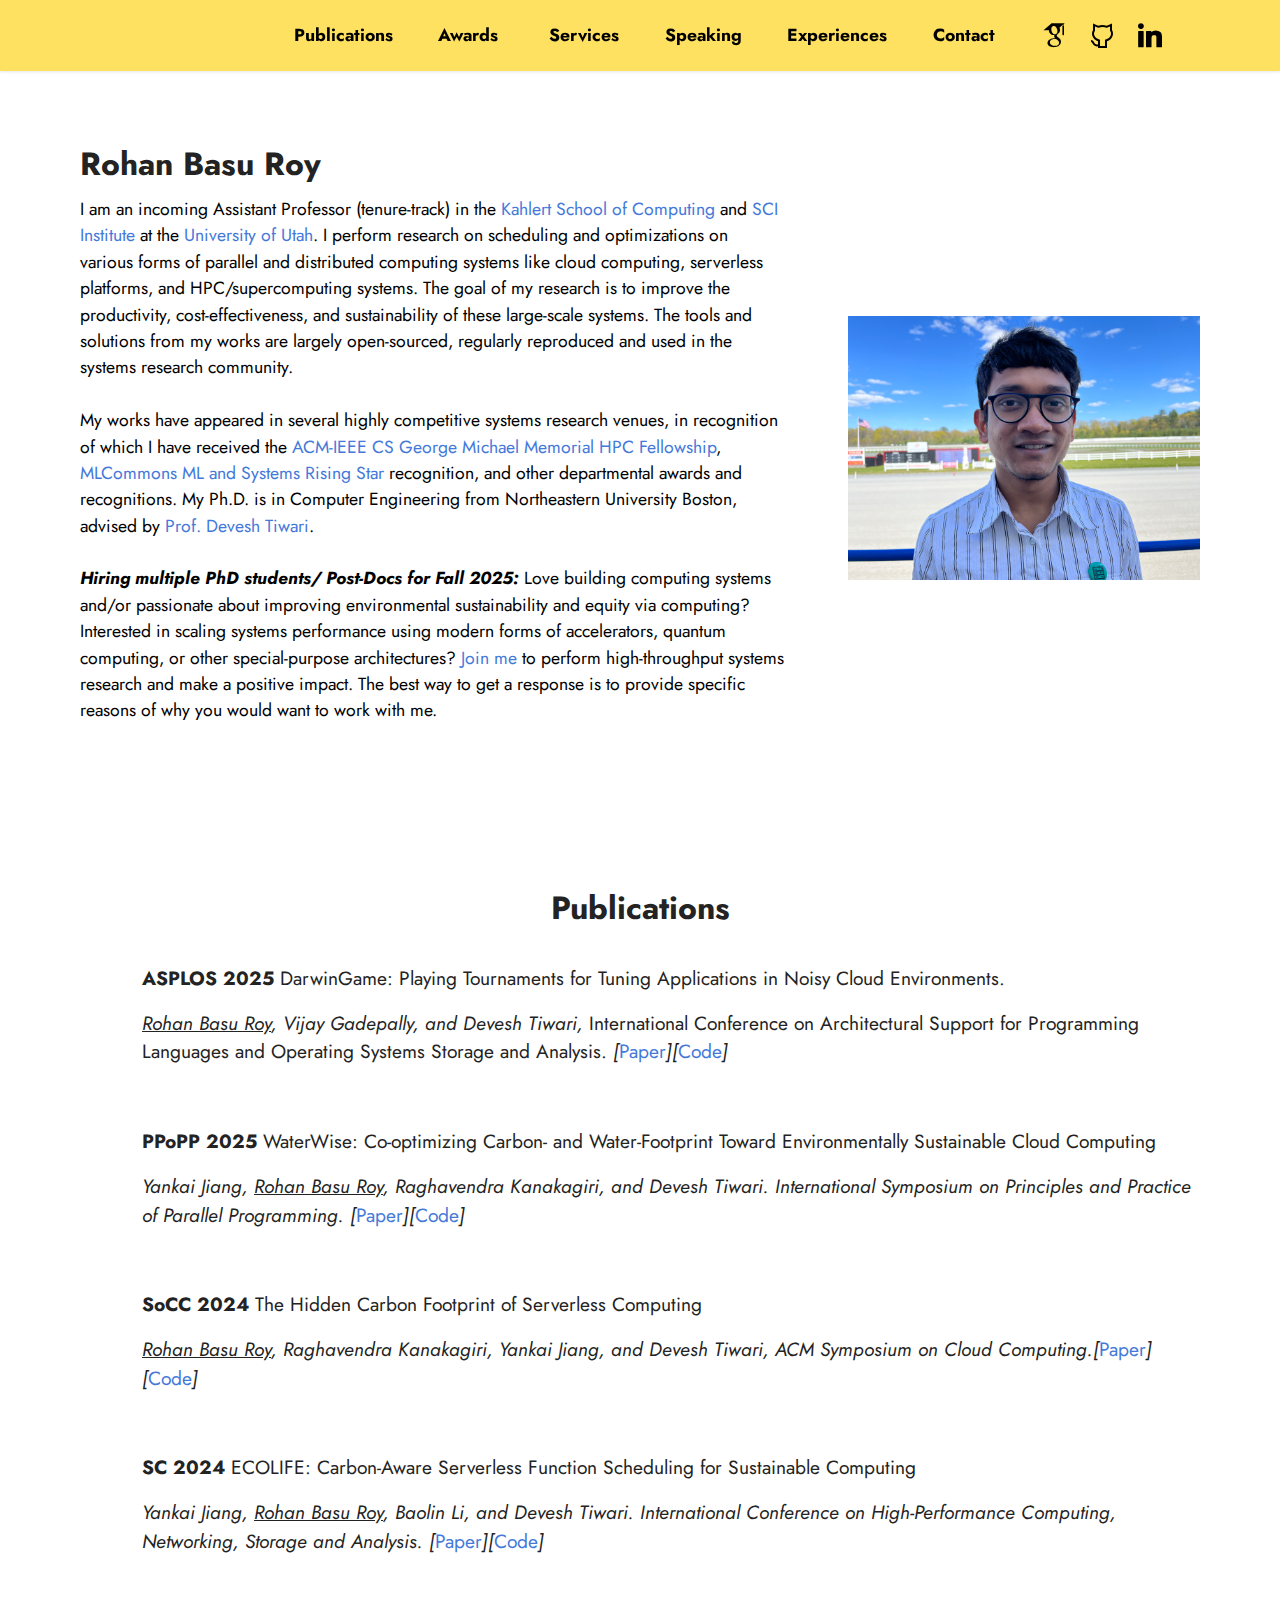
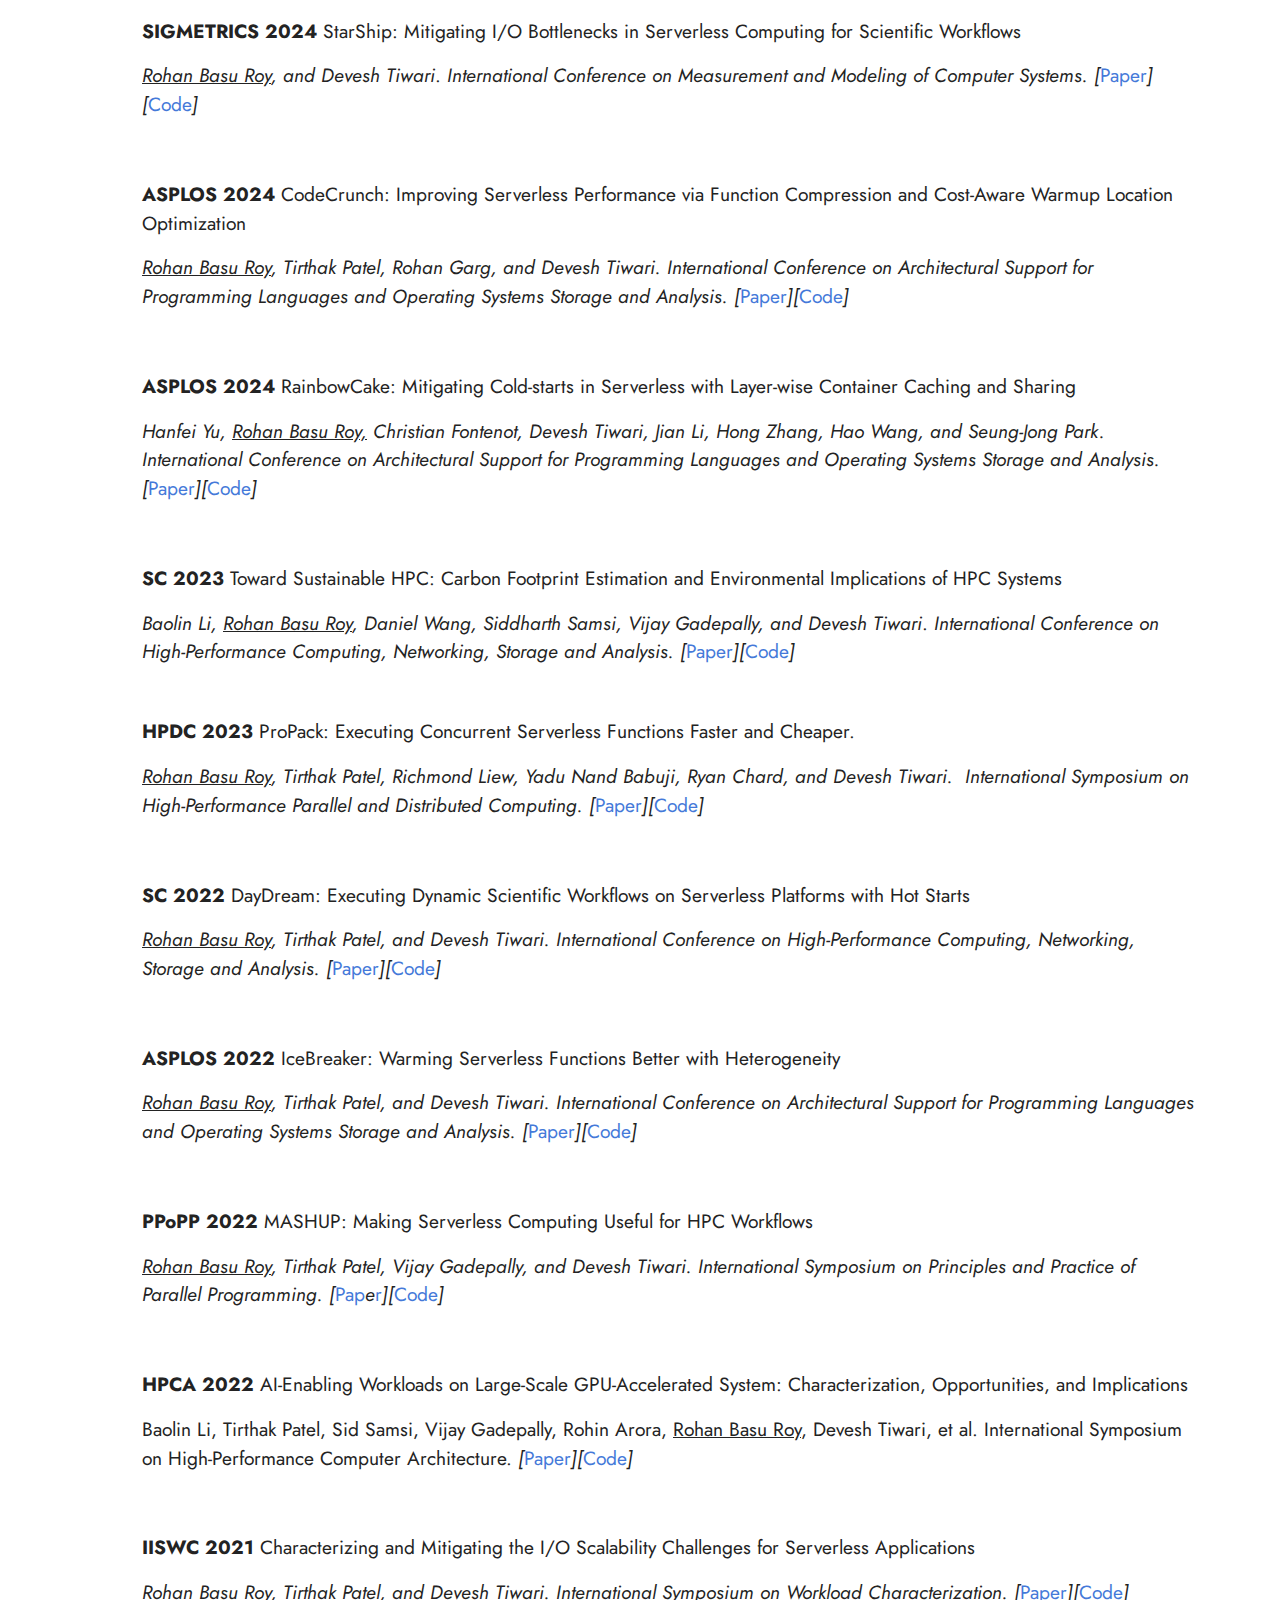
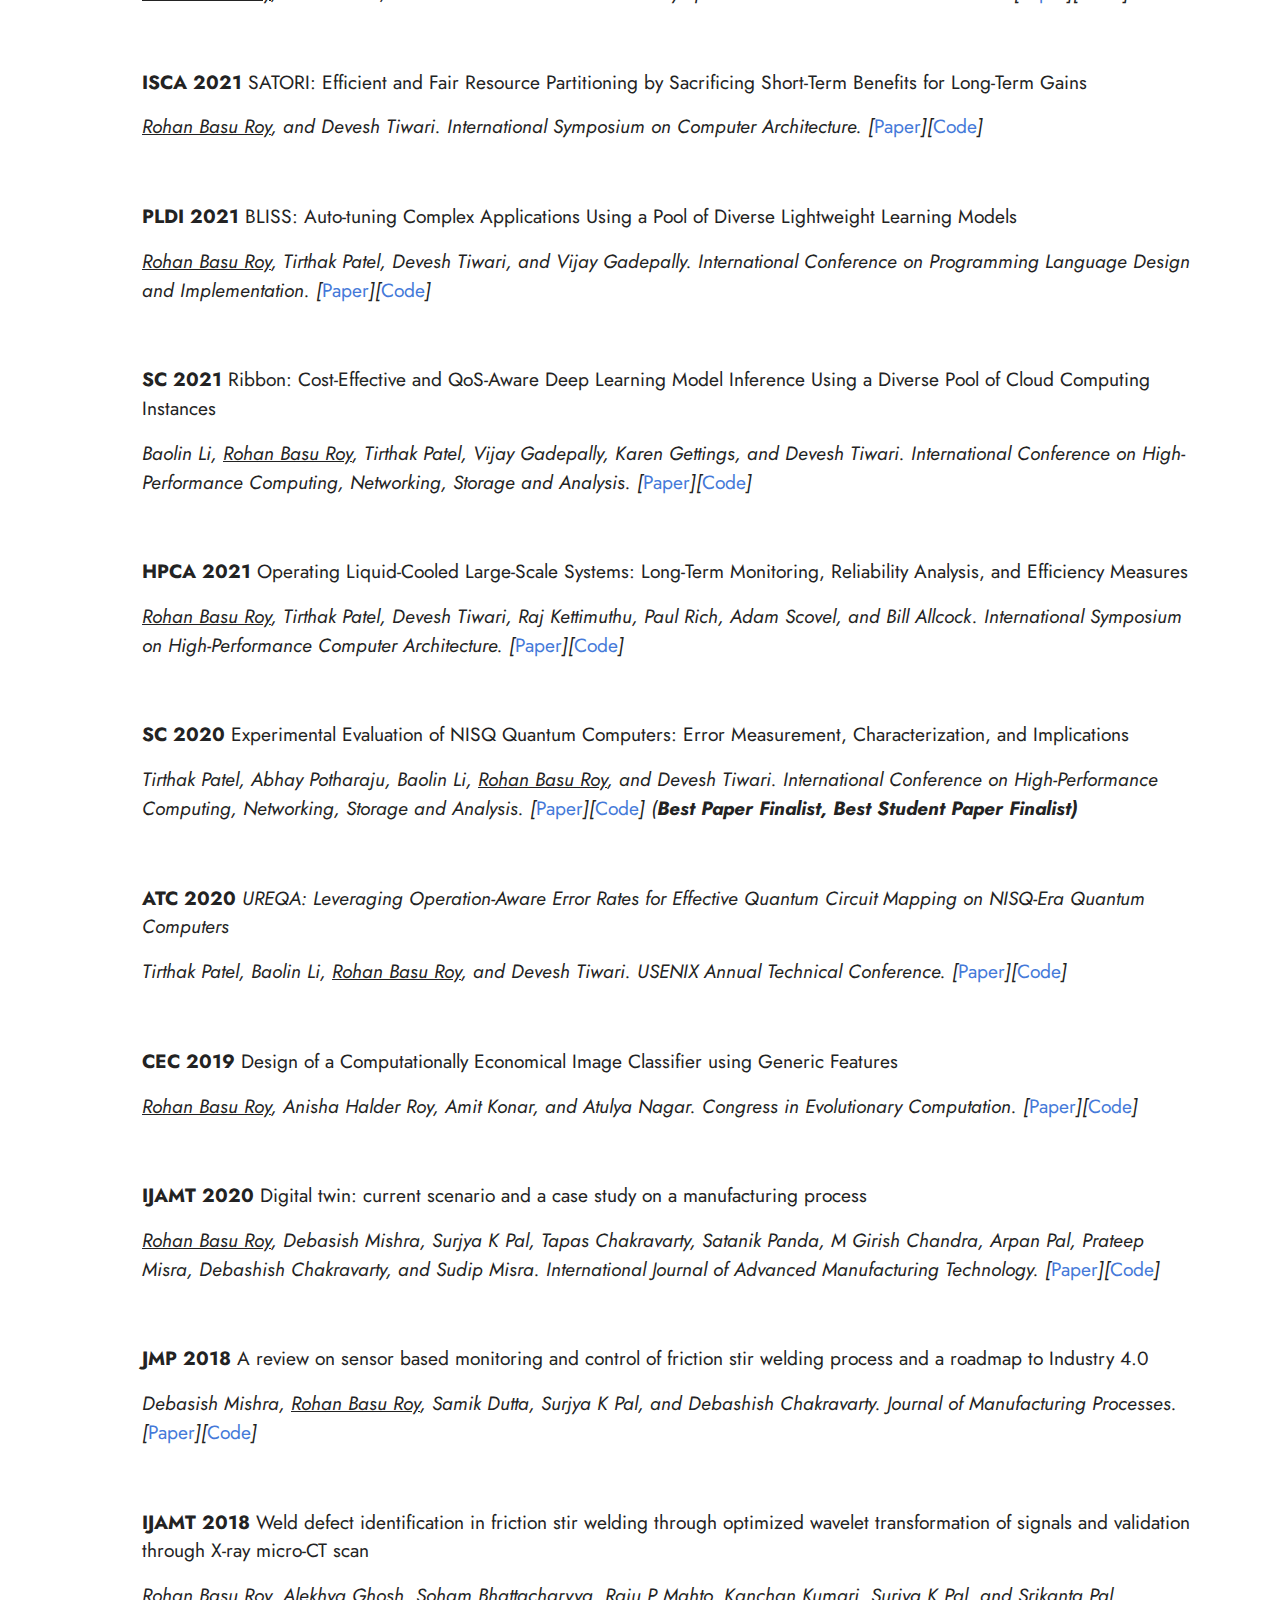
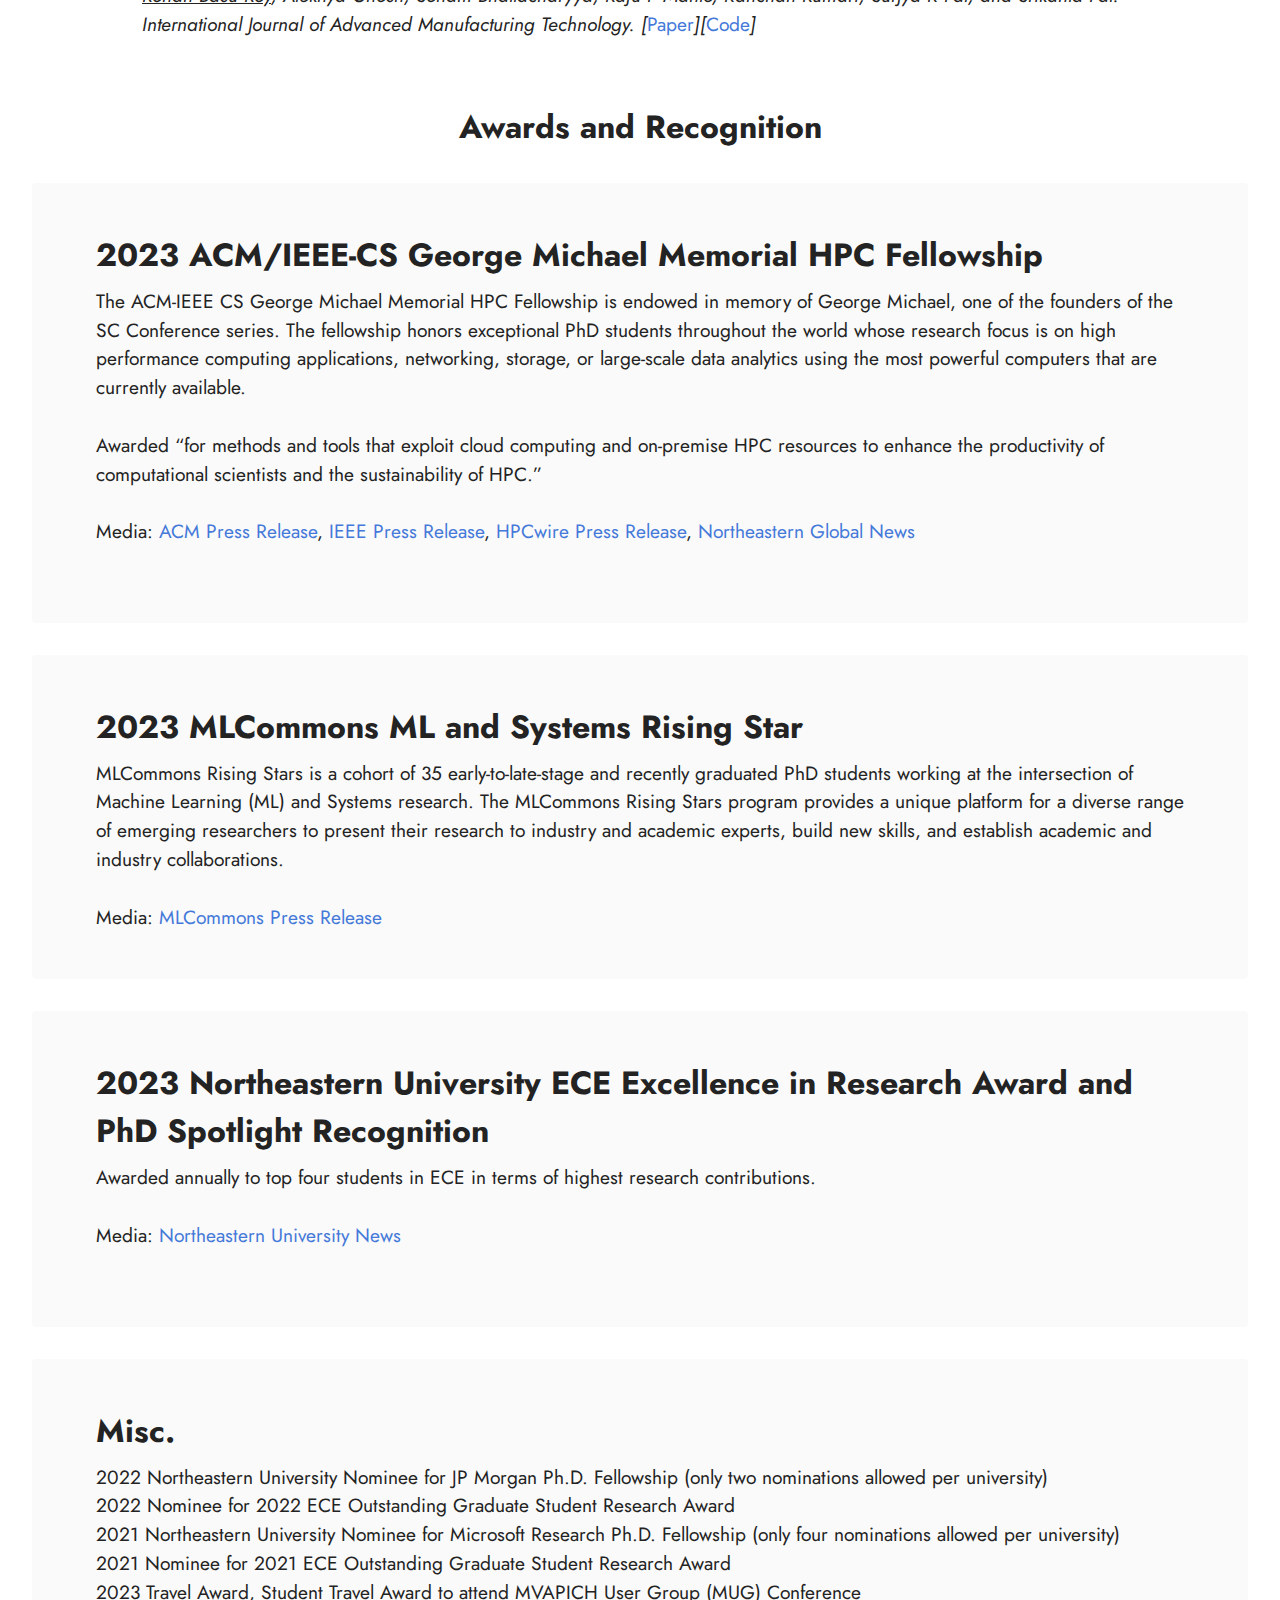
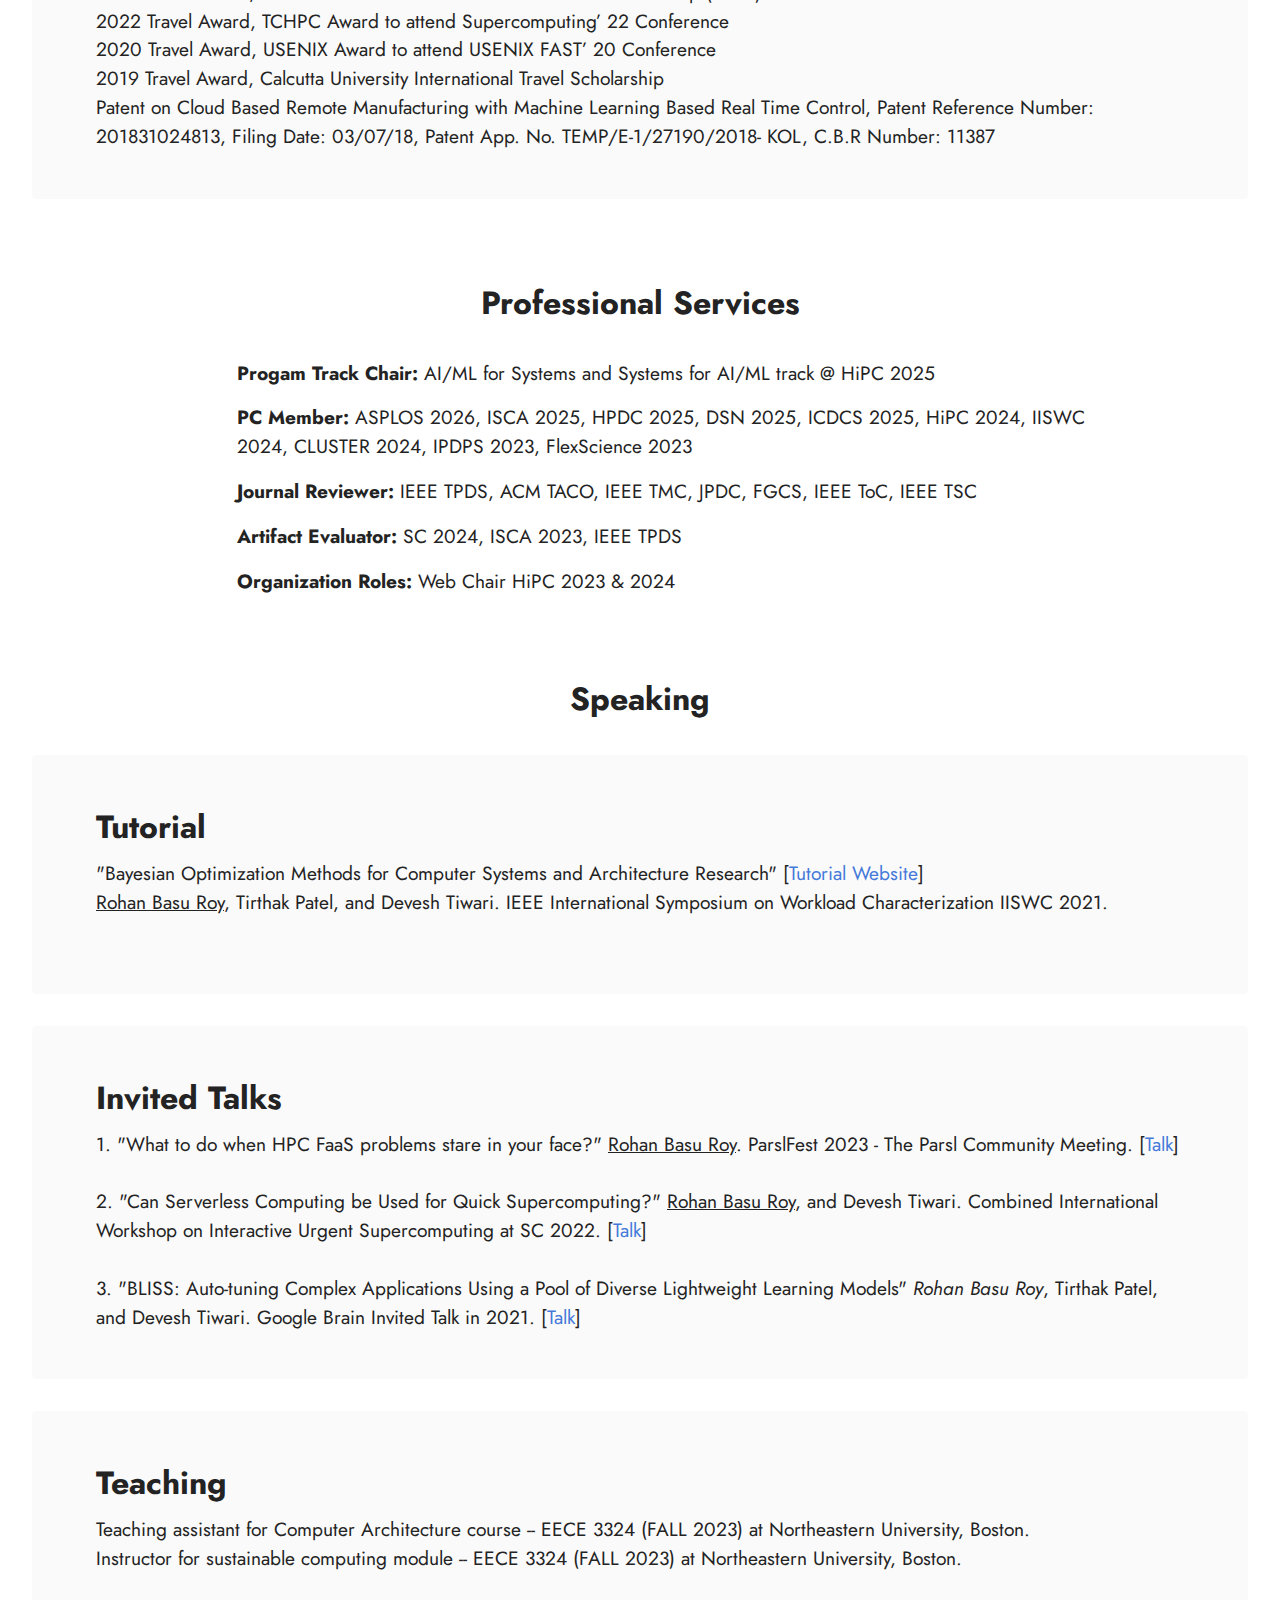
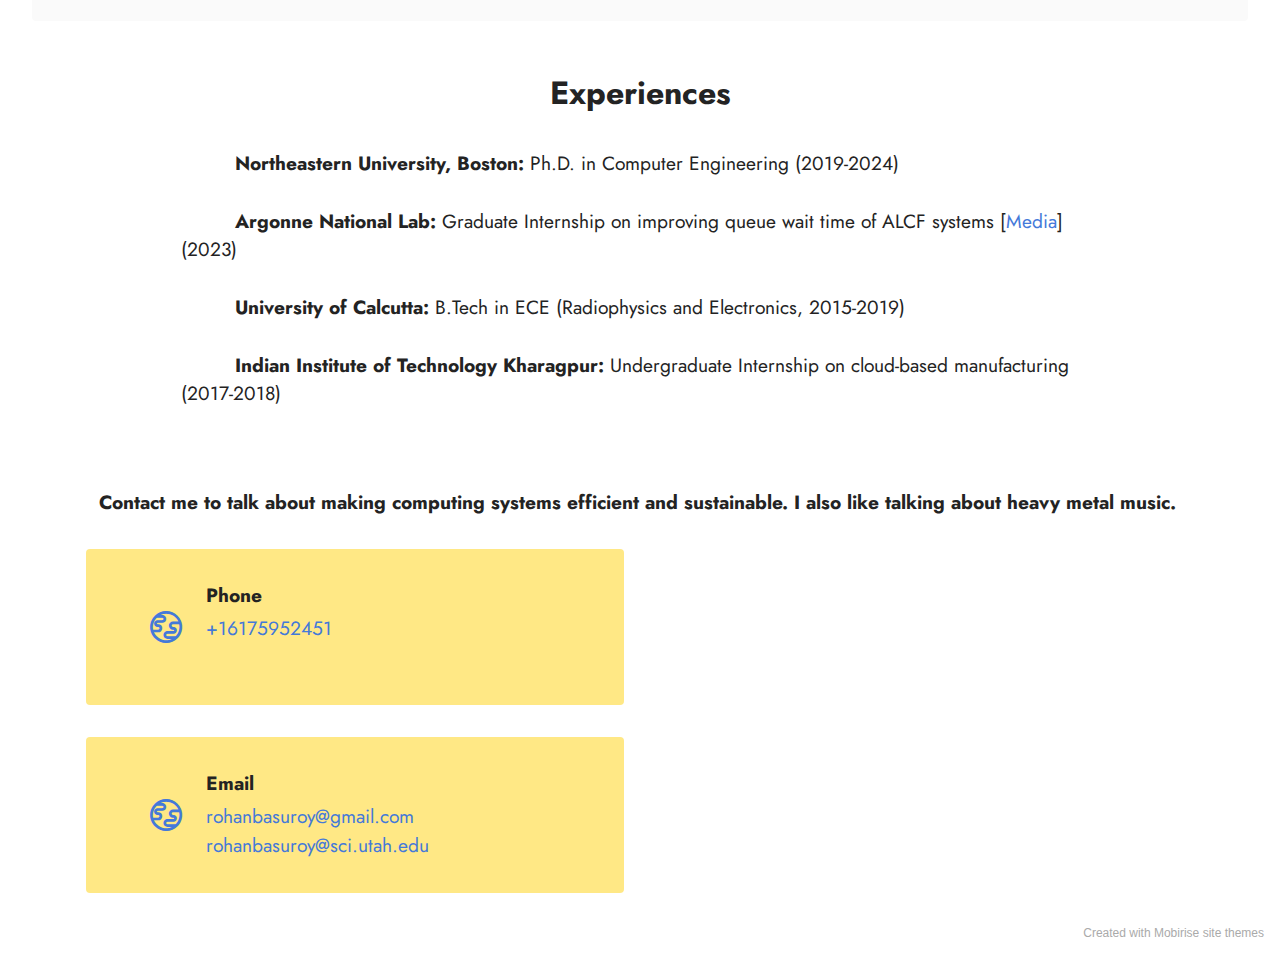
==== commit e0e3a4d2: "create github pages" ====
--- a/index.html
+++ b/index.html
@@ -217,7 +217,7 @@
                     Professional Services</strong></h4>
                 <div class="mbr-text mbr-fonts-style display-7">
                     <ul>
-                        <li><strong>PC Member: </strong>ISCA 2024, DSN 2025, ICDCS 2025, HiPC 2024, IISWC 2024, CLUSTER 2024, IPDPS 2023</li><li><strong>Journal Reviewer: </strong><span style="font-size: 1.2rem;">IEEE TPDS, ACM TACO, IEEE TMC, JPDC</span></li><li><span style="font-size: 1.2rem;"><strong>Artifact Evaluator: </strong>SC 2024, ISCA 2023, IEEE TPDS&nbsp;</span><br></li><li><strong>Organization Roles: </strong>Web Chair HiPC 2023 &amp; 2024</li></ul><ul>
+                        <li><strong>Progam Track Chair: </strong>AI/ML for Systems and Systems for AI/ML track @ HiPC 2025</li><li><strong>PC Member: </strong>ASPLOS 2026, ISCA 2025, HPDC 2025, DSN 2025, ICDCS 2025, HiPC 2024, IISWC 2024, CLUSTER 2024, IPDPS 2023, FlexScience 2023</li><li><strong>Journal Reviewer: </strong><span style="font-size: 1.2rem;">IEEE TPDS, ACM TACO, IEEE TMC, JPDC, FGCS, IEEE ToC, IEEE TSC</span></li><li><span style="font-size: 1.2rem;"><strong>Artifact Evaluator: </strong>SC 2024, ISCA 2023, IEEE TPDS&nbsp;</span><br></li><li><strong>Organization Roles: </strong>Web Chair HiPC 2023 &amp; 2024</li></ul><ul>
                     </ul>
                 </div>
             </div>
@@ -346,7 +346,7 @@
             </div>
         </div>
     </div>
-</section><section style="background-color: #fff; font-family: -apple-system, BlinkMacSystemFont, 'Segoe UI', 'Roboto', 'Helvetica Neue', Arial, sans-serif; color:#aaa; font-size:12px; padding: 0; align-items: center; display: flex;"><a href="https://mobirise.site/o" style="flex: 1 1; height: 3rem; padding-left: 1rem;"></a><p style="flex: 0 0 auto; margin:0; padding-right:1rem;"><a href="https://mobirise.site/t" style="color:#aaa;">Built</a> with Mobirise website templates</p></section><script src="assets/bootstrap/js/bootstrap.bundle.min.js"></script>  <script src="assets/smoothscroll/smooth-scroll.js"></script>  <script src="assets/ytplayer/index.js"></script>  <script src="assets/dropdown/js/navbar-dropdown.js"></script>  <script src="assets/theme/js/script.js"></script>  
+</section><section style="background-color: #fff; font-family: -apple-system, BlinkMacSystemFont, 'Segoe UI', 'Roboto', 'Helvetica Neue', Arial, sans-serif; color:#aaa; font-size:12px; padding: 0; align-items: center; display: flex;"><a href="https://mobirise.site/q" style="flex: 1 1; height: 3rem; padding-left: 1rem;"></a><p style="flex: 0 0 auto; margin:0; padding-right:1rem;">Created with Mobirise <a href="https://mobirise.site/u" style="color:#aaa;">site</a> themes</p></section><script src="assets/bootstrap/js/bootstrap.bundle.min.js"></script>  <script src="assets/smoothscroll/smooth-scroll.js"></script>  <script src="assets/ytplayer/index.js"></script>  <script src="assets/dropdown/js/navbar-dropdown.js"></script>  <script src="assets/theme/js/script.js"></script>  
   
   
 </body>
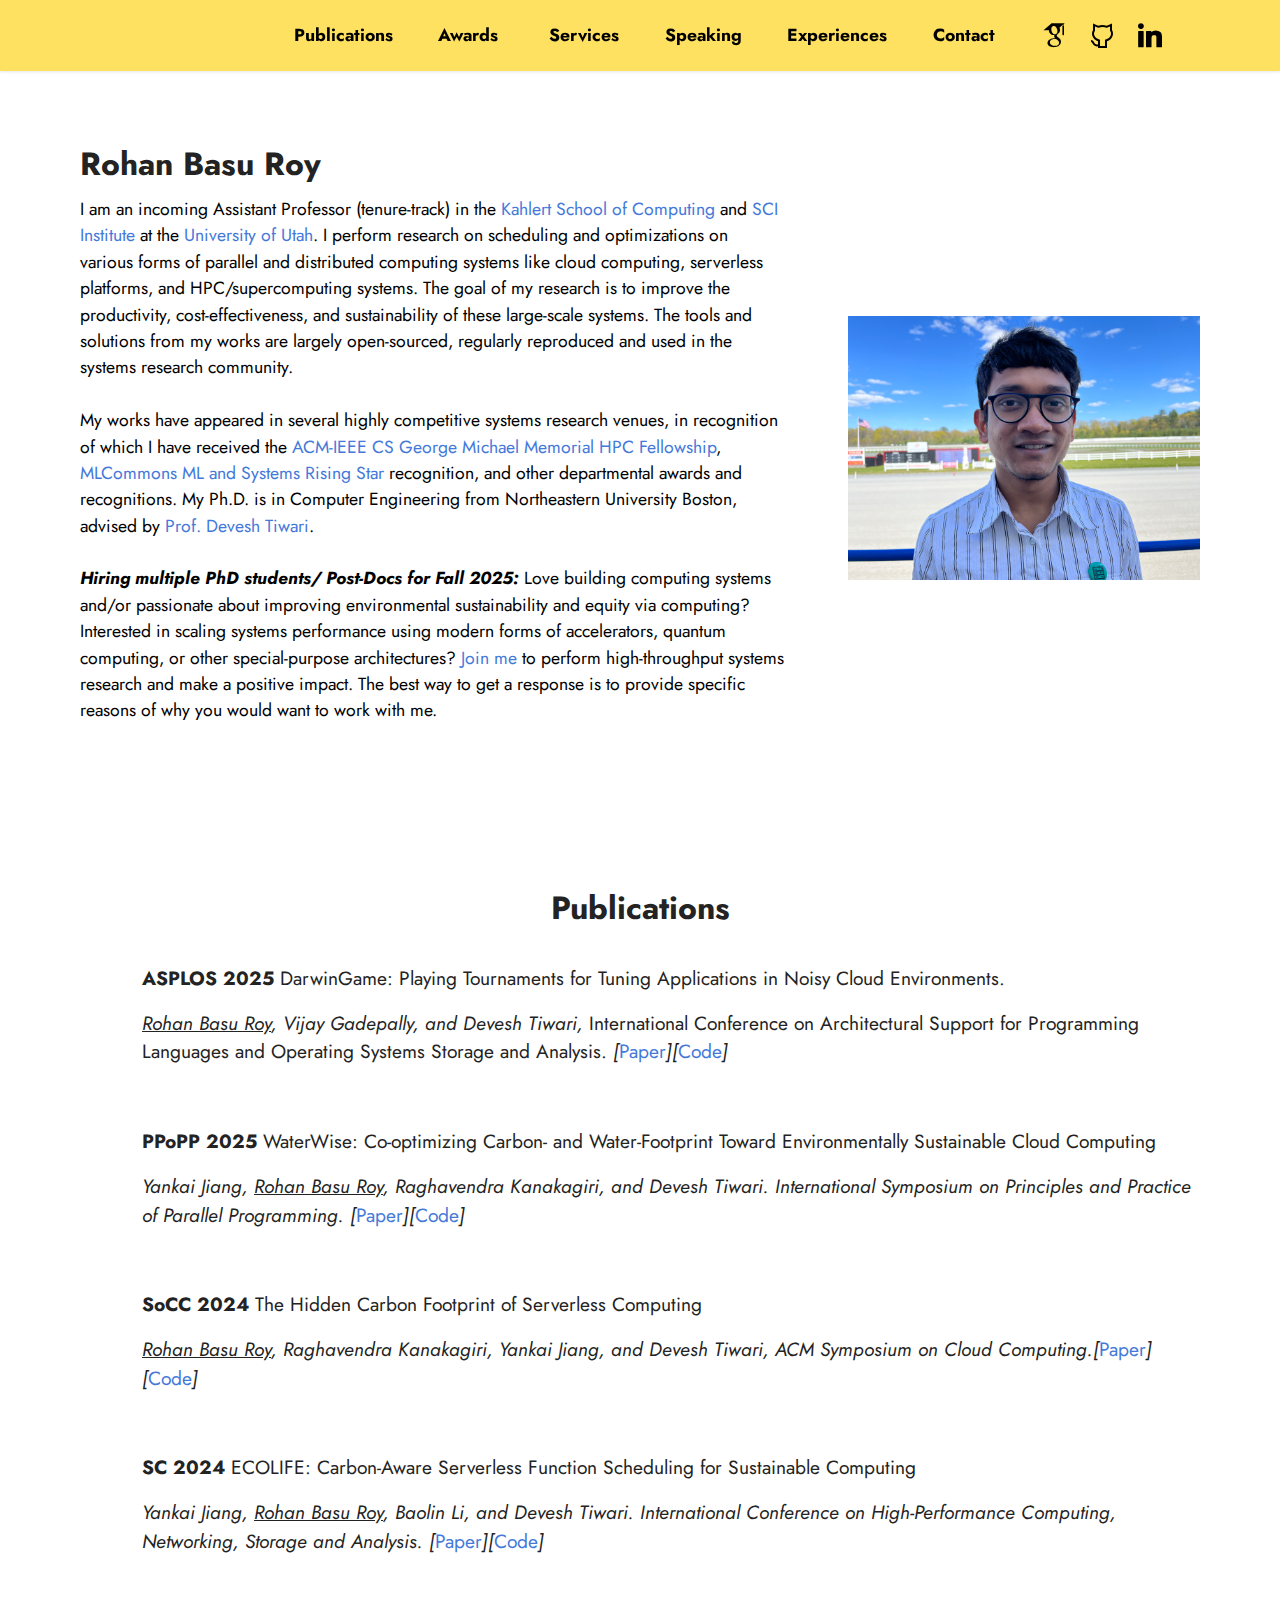
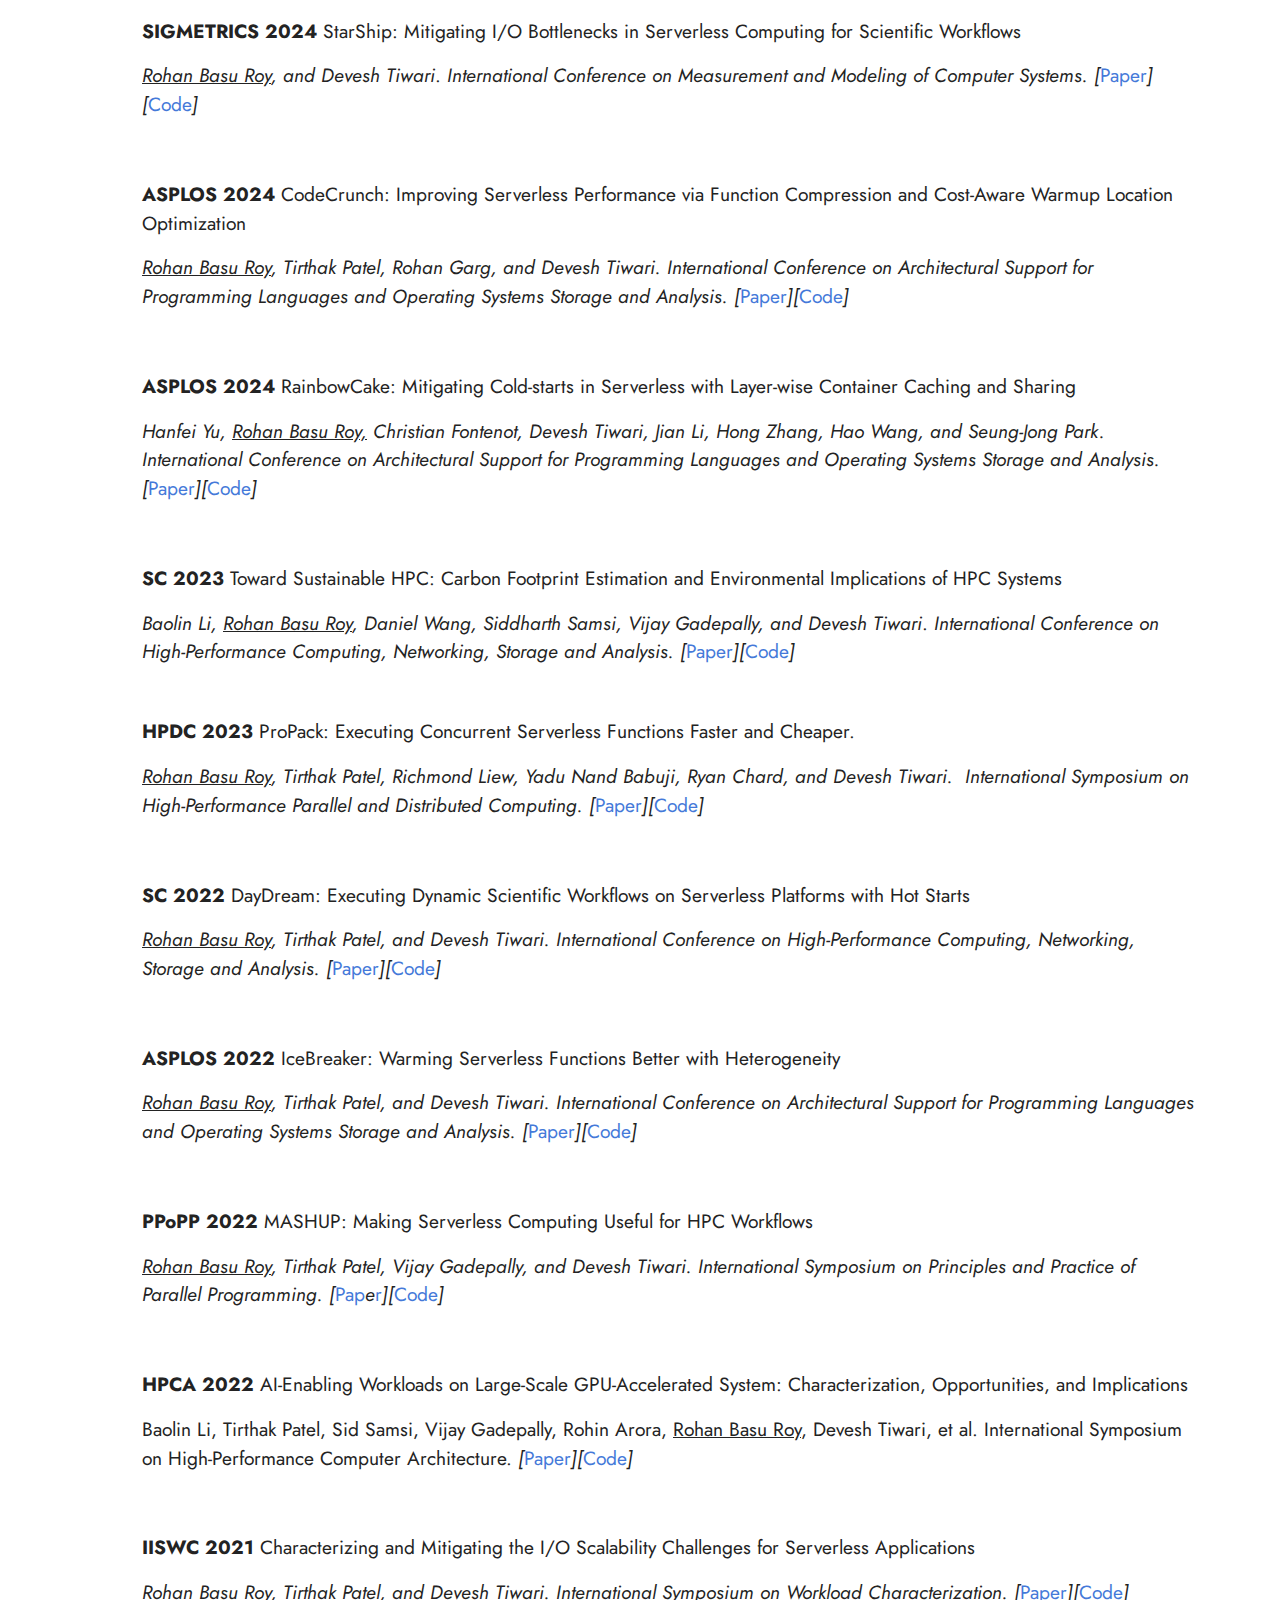
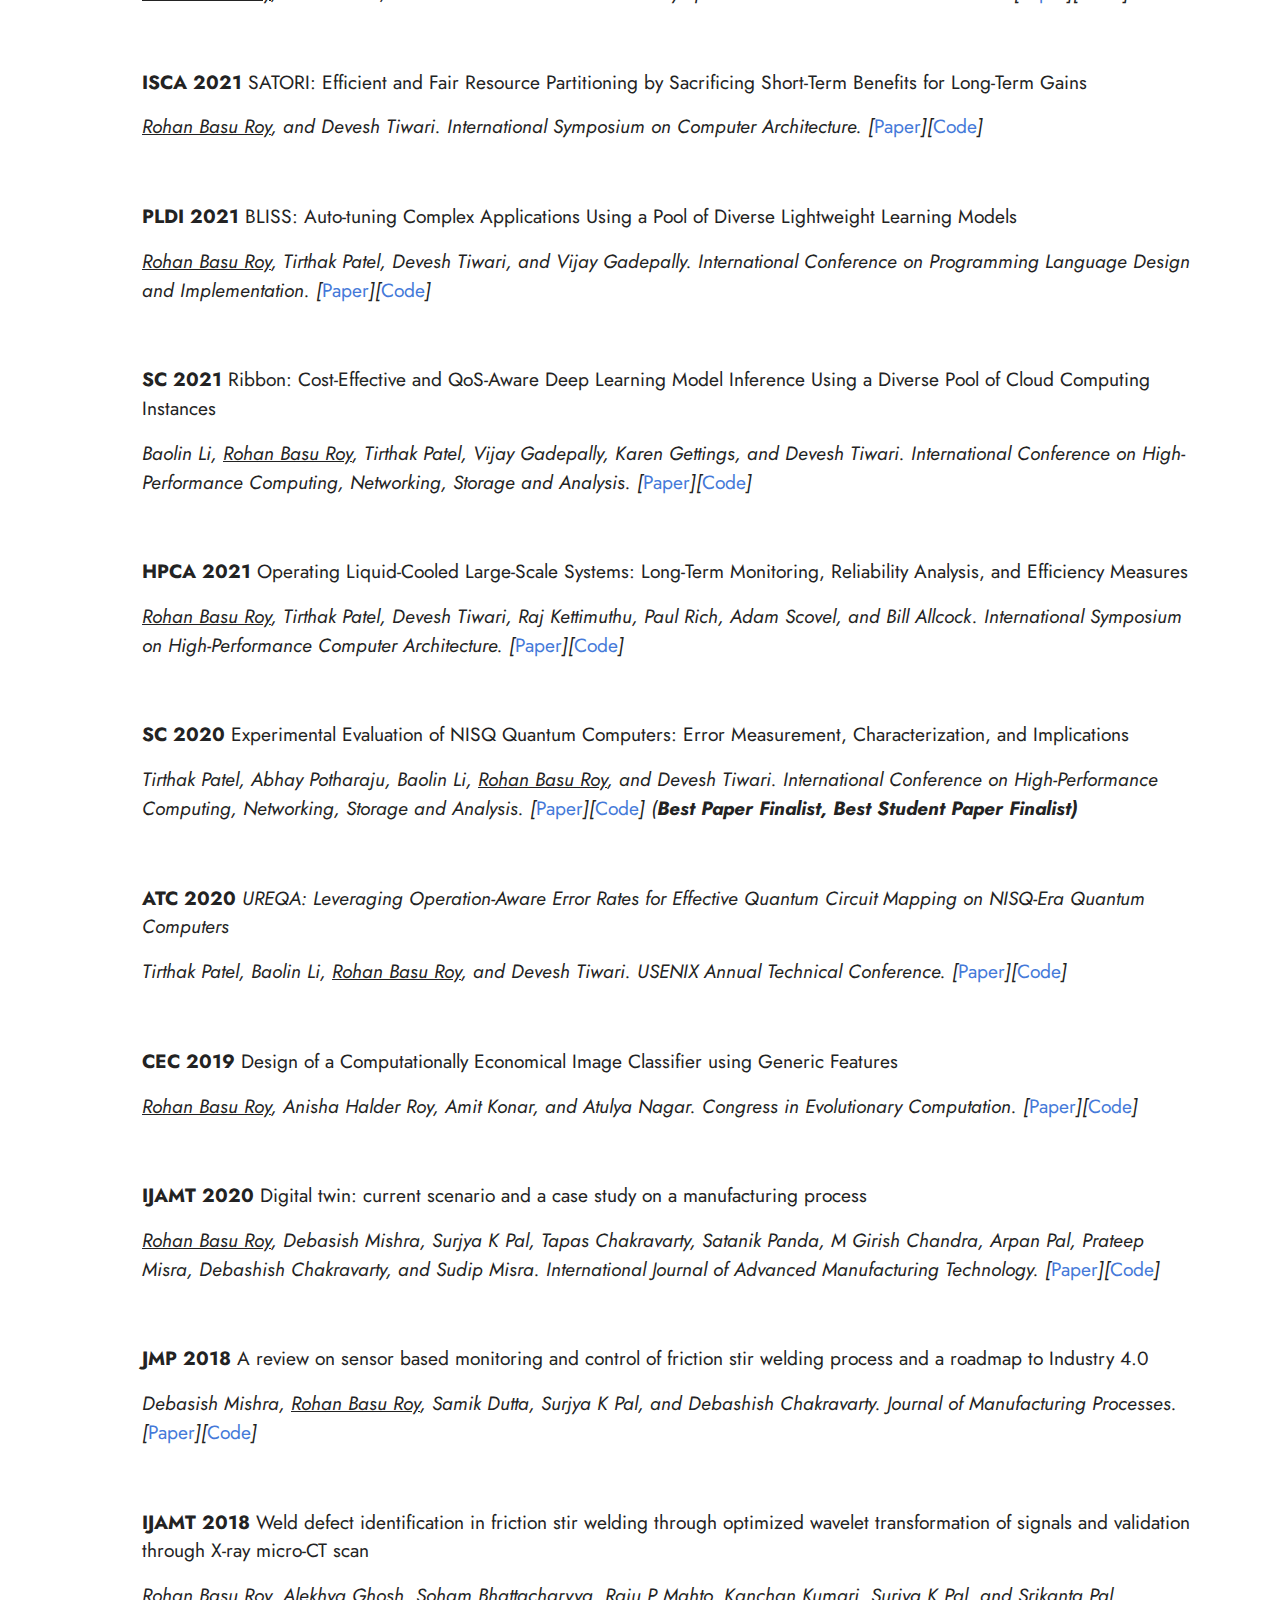
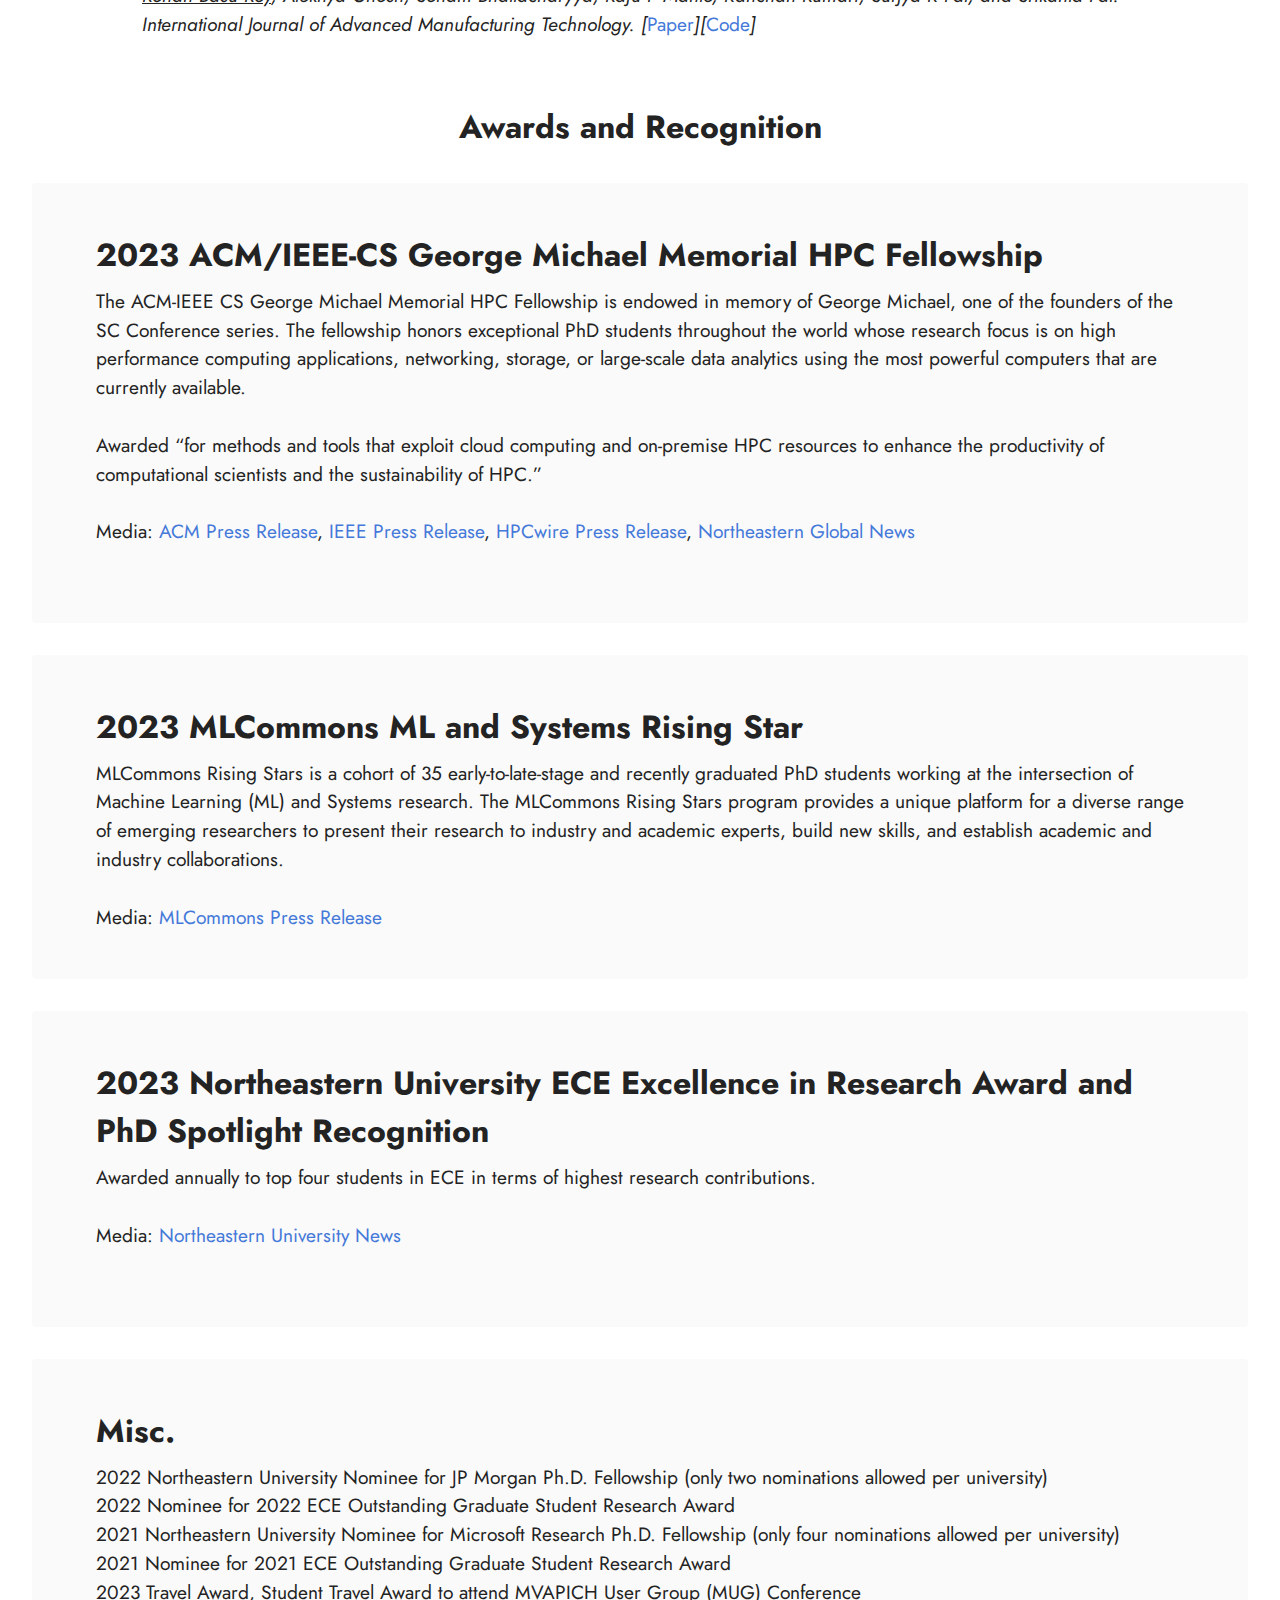
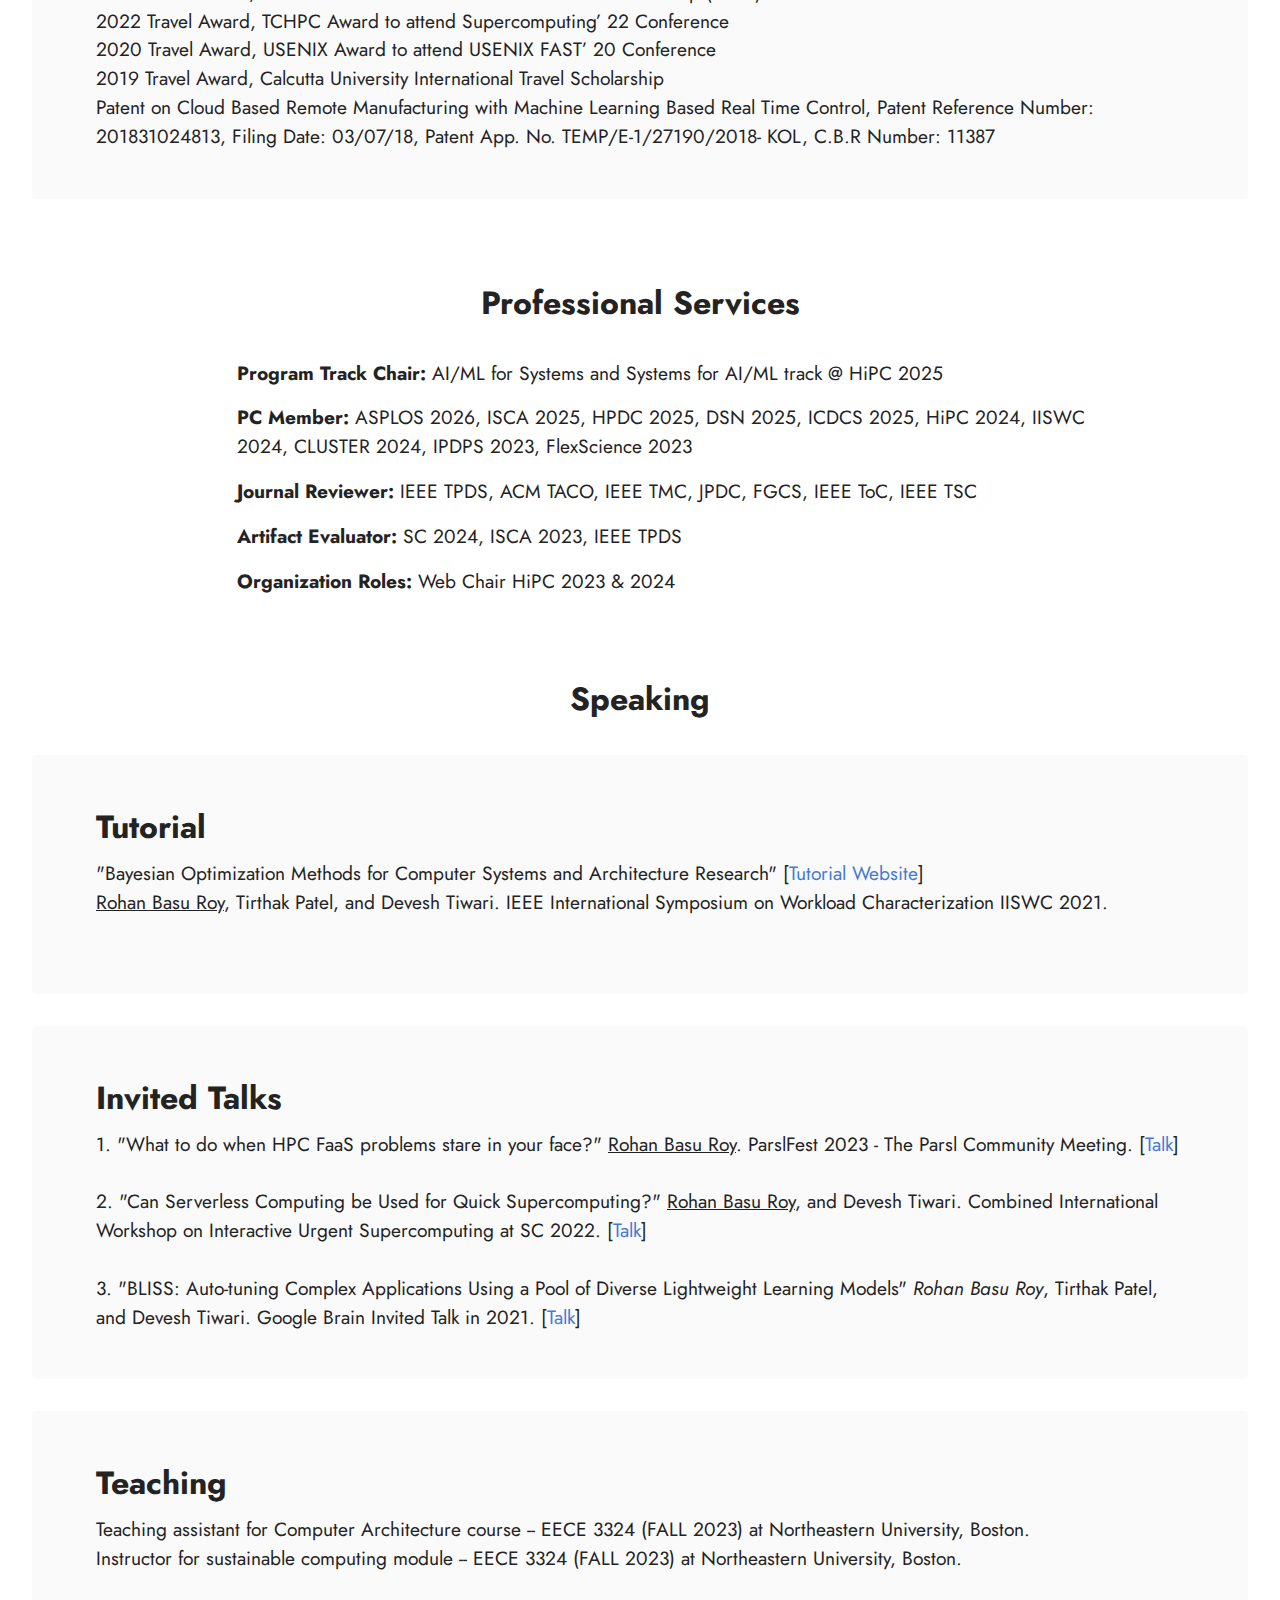
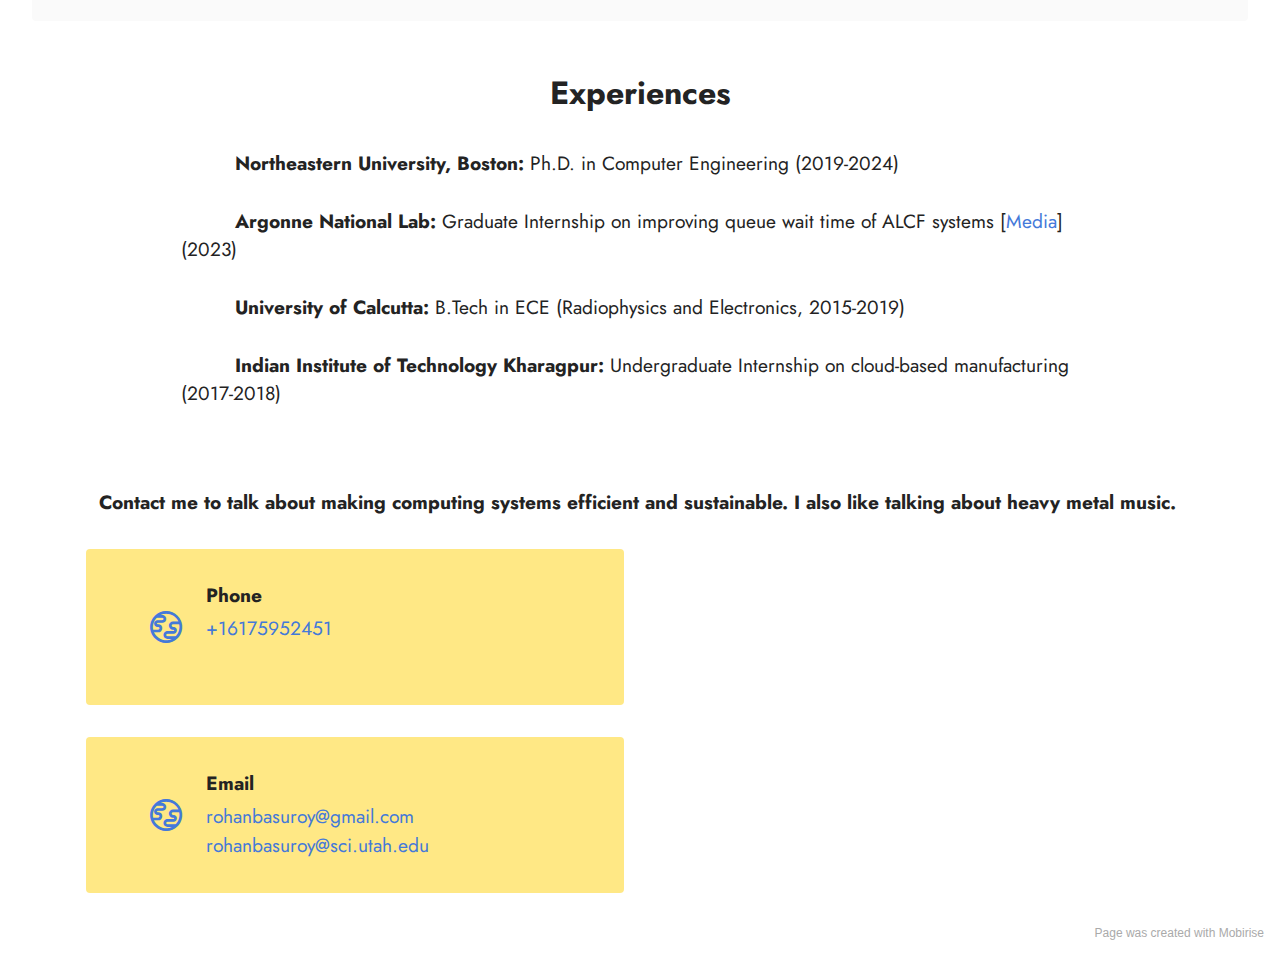
==== commit 6c0915cd: "create github pages" ====
--- a/index.html
+++ b/index.html
@@ -217,7 +217,7 @@
                     Professional Services</strong></h4>
                 <div class="mbr-text mbr-fonts-style display-7">
                     <ul>
-                        <li><strong>Progam Track Chair: </strong>AI/ML for Systems and Systems for AI/ML track @ HiPC 2025</li><li><strong>PC Member: </strong>ASPLOS 2026, ISCA 2025, HPDC 2025, DSN 2025, ICDCS 2025, HiPC 2024, IISWC 2024, CLUSTER 2024, IPDPS 2023, FlexScience 2023</li><li><strong>Journal Reviewer: </strong><span style="font-size: 1.2rem;">IEEE TPDS, ACM TACO, IEEE TMC, JPDC, FGCS, IEEE ToC, IEEE TSC</span></li><li><span style="font-size: 1.2rem;"><strong>Artifact Evaluator: </strong>SC 2024, ISCA 2023, IEEE TPDS&nbsp;</span><br></li><li><strong>Organization Roles: </strong>Web Chair HiPC 2023 &amp; 2024</li></ul><ul>
+                        <li><strong>Program Track Chair: </strong>AI/ML for Systems and Systems for AI/ML track @ HiPC 2025</li><li><strong>PC Member: </strong>ASPLOS 2026, ISCA 2025, HPDC 2025, DSN 2025, ICDCS 2025, HiPC 2024, IISWC 2024, CLUSTER 2024, IPDPS 2023, FlexScience 2023</li><li><strong>Journal Reviewer: </strong><span style="font-size: 1.2rem;">IEEE TPDS, ACM TACO, IEEE TMC, JPDC, FGCS, IEEE ToC, IEEE TSC</span></li><li><span style="font-size: 1.2rem;"><strong>Artifact Evaluator: </strong>SC 2024, ISCA 2023, IEEE TPDS&nbsp;</span><br></li><li><strong>Organization Roles: </strong>Web Chair HiPC 2023 &amp; 2024</li></ul><ul>
                     </ul>
                 </div>
             </div>
@@ -342,11 +342,11 @@
                 </div>
             </div>
             <div class="map-wrapper col-12 col-md-6">
-                <div class="google-map"><iframe frameborder="0" style="border:0" src="https://www.google.com/maps/embed/v1/place?key=AIzaSyDbnCmnHmtigIYiD8jIfeHQv7gW2ANhHD4&amp;q=72 Central Campus Dr, Salt Lake City, UT 84112" allowfullscreen=""></iframe></div>
-            </div>
-        </div>
-    </div>
-</section><section style="background-color: #fff; font-family: -apple-system, BlinkMacSystemFont, 'Segoe UI', 'Roboto', 'Helvetica Neue', Arial, sans-serif; color:#aaa; font-size:12px; padding: 0; align-items: center; display: flex;"><a href="https://mobirise.site/q" style="flex: 1 1; height: 3rem; padding-left: 1rem;"></a><p style="flex: 0 0 auto; margin:0; padding-right:1rem;">Created with Mobirise <a href="https://mobirise.site/u" style="color:#aaa;">site</a> themes</p></section><script src="assets/bootstrap/js/bootstrap.bundle.min.js"></script>  <script src="assets/smoothscroll/smooth-scroll.js"></script>  <script src="assets/ytplayer/index.js"></script>  <script src="assets/dropdown/js/navbar-dropdown.js"></script>  <script src="assets/theme/js/script.js"></script>  
+                <div class="google-map"><iframe frameborder="0" style="border:0" src="https://www.google.com/maps/embed/v1/place?key=AIzaSyBQ55g-IgRRgXrd803PTWDTb7kd6aAitNQ&amp;q=72 Central Campus Dr, Salt Lake City, UT 84112" allowfullscreen=""></iframe></div>
+            </div>
+        </div>
+    </div>
+</section><section style="background-color: #fff; font-family: -apple-system, BlinkMacSystemFont, 'Segoe UI', 'Roboto', 'Helvetica Neue', Arial, sans-serif; color:#aaa; font-size:12px; padding: 0; align-items: center; display: flex;"><a href="https://mobirise.site/s" style="flex: 1 1; height: 3rem; padding-left: 1rem;"></a><p style="flex: 0 0 auto; margin:0; padding-right:1rem;">Page was <a href="https://mobirise.site/g" style="color:#aaa;">created</a> with Mobirise</p></section><script src="assets/bootstrap/js/bootstrap.bundle.min.js"></script>  <script src="assets/smoothscroll/smooth-scroll.js"></script>  <script src="assets/ytplayer/index.js"></script>  <script src="assets/dropdown/js/navbar-dropdown.js"></script>  <script src="assets/theme/js/script.js"></script>  
   
   
 </body>
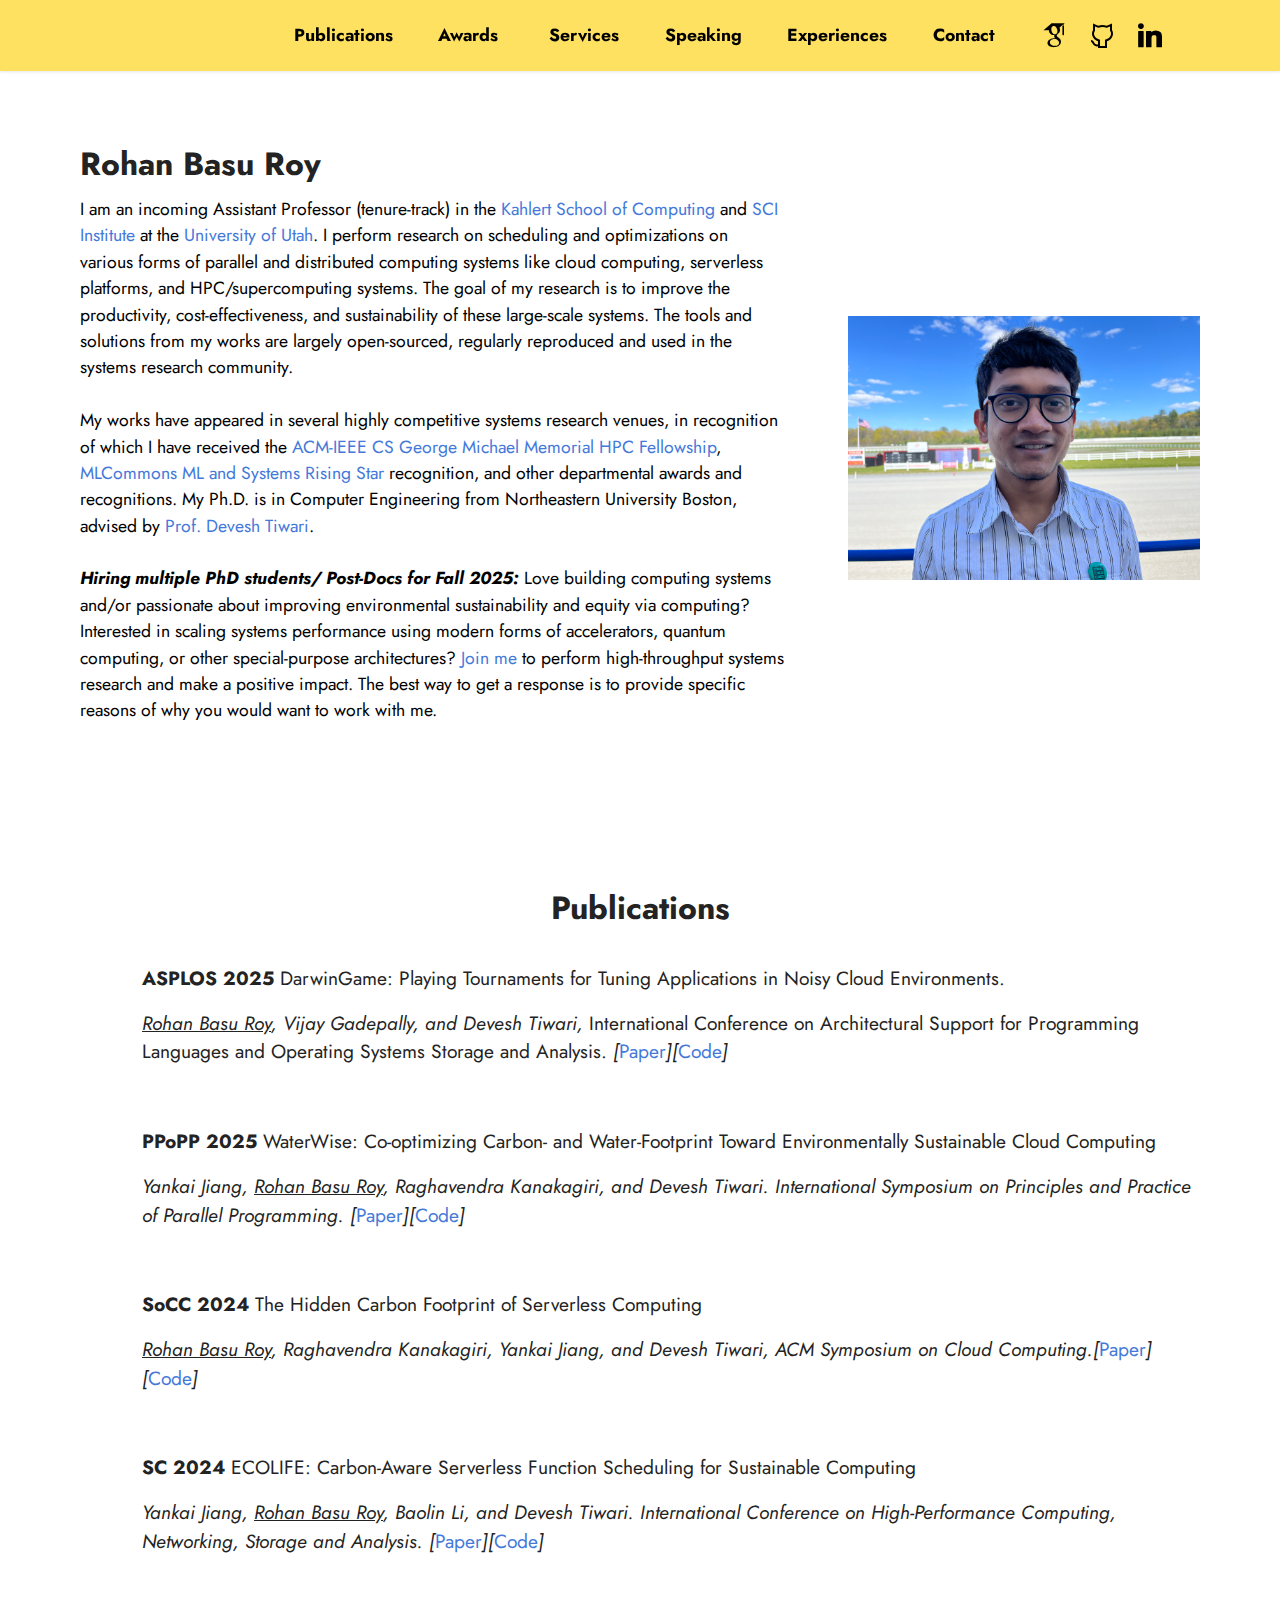
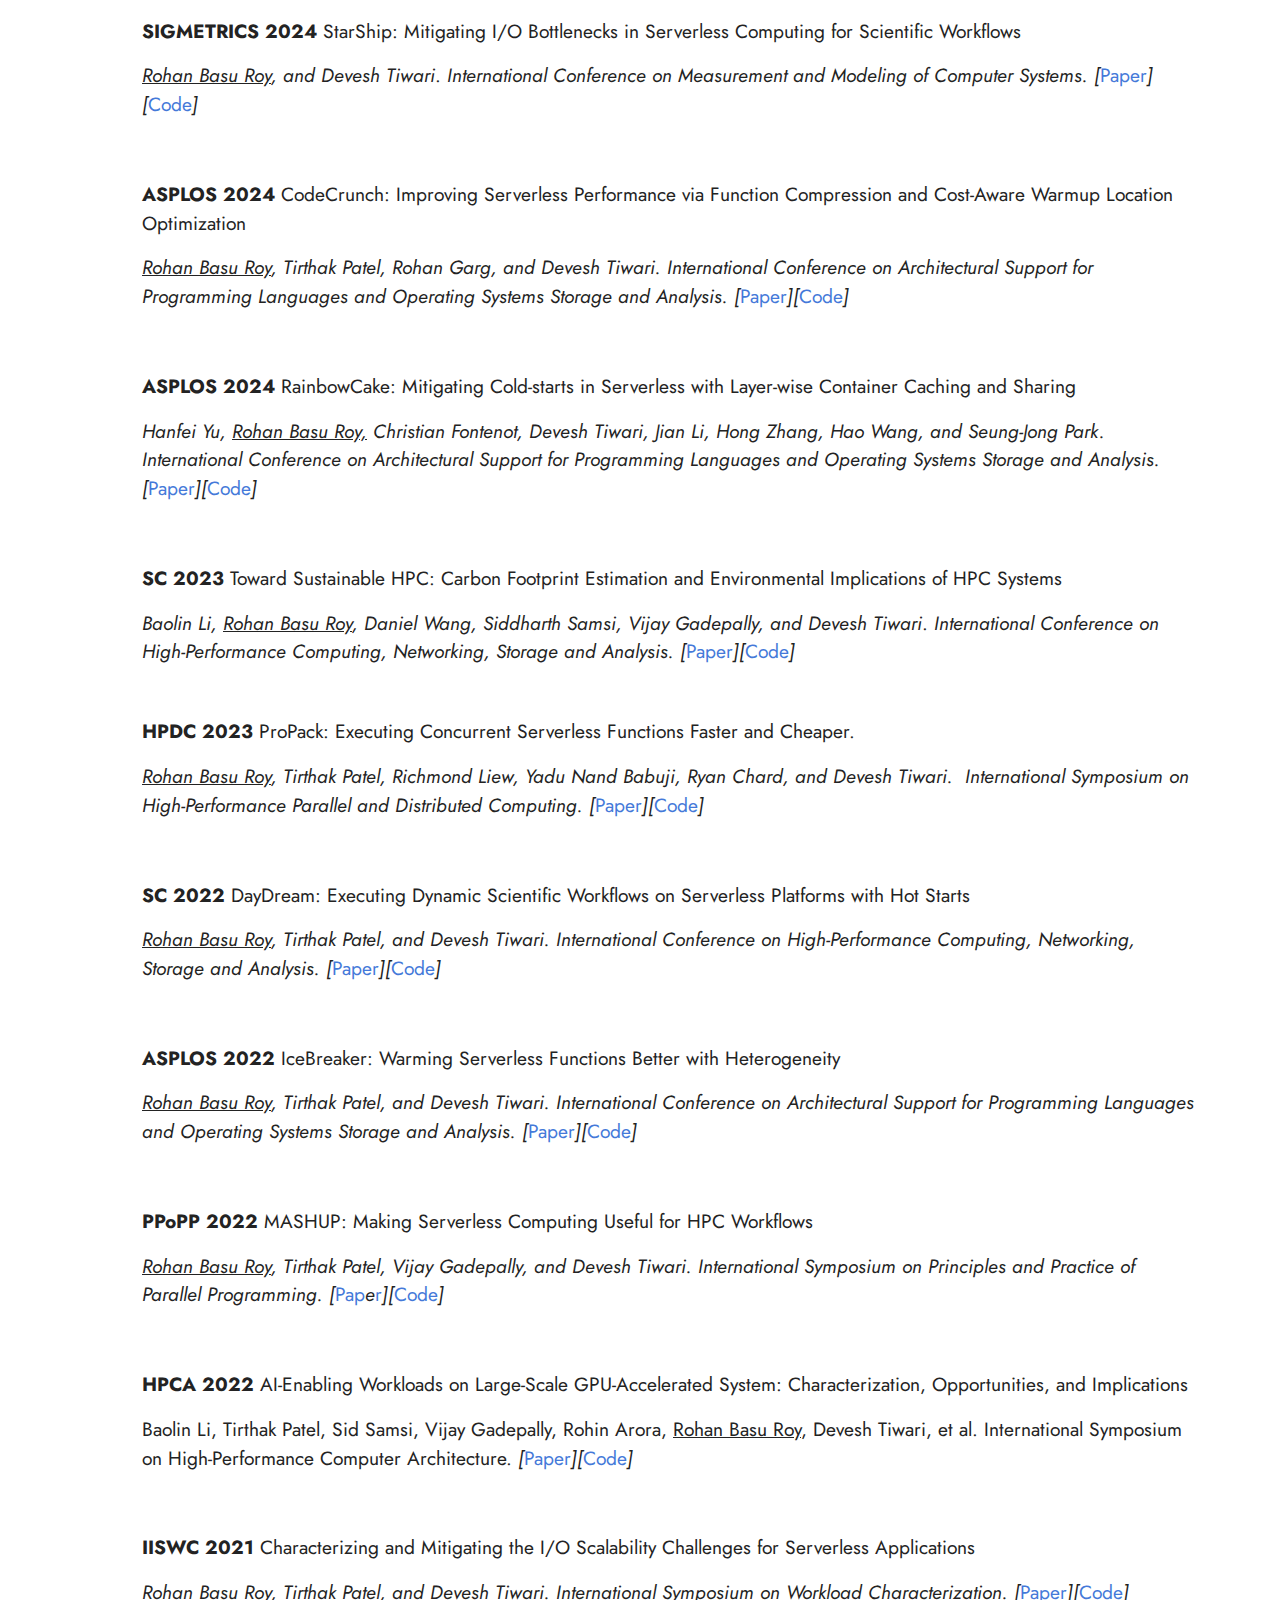
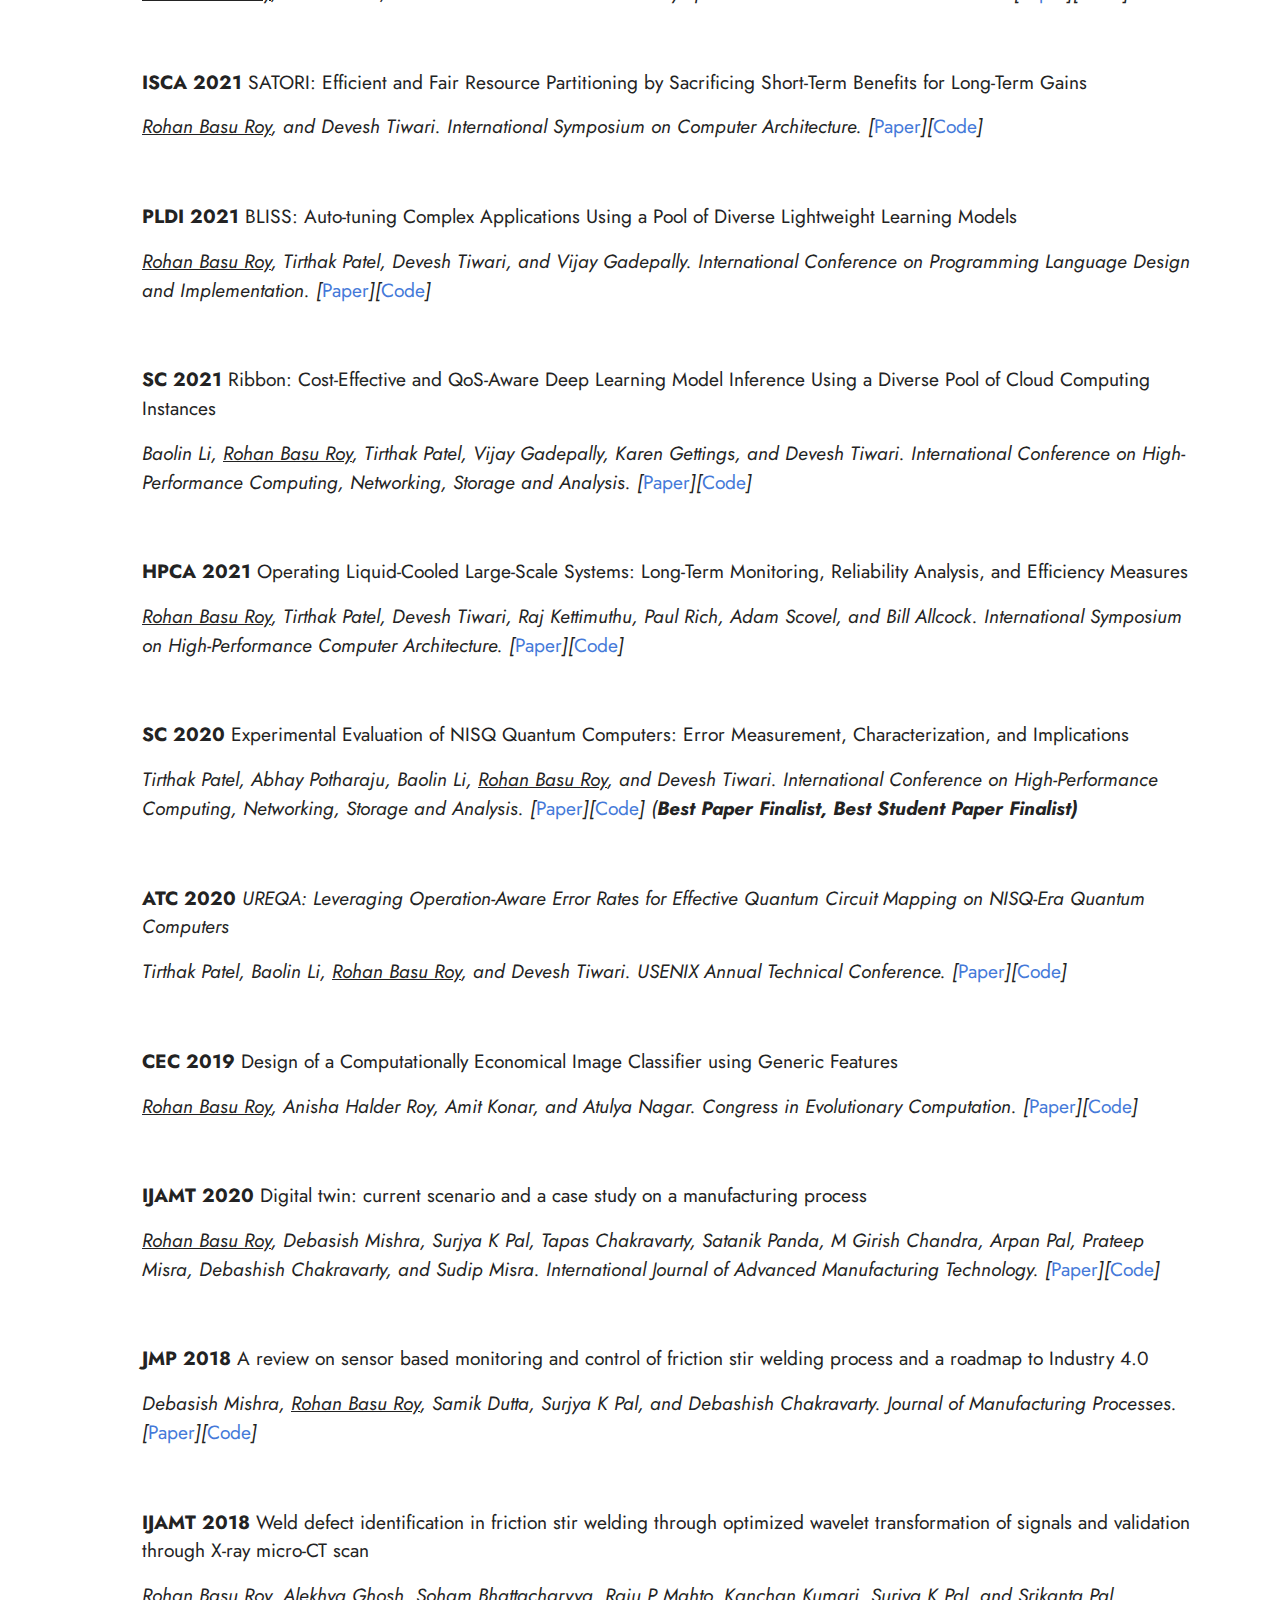
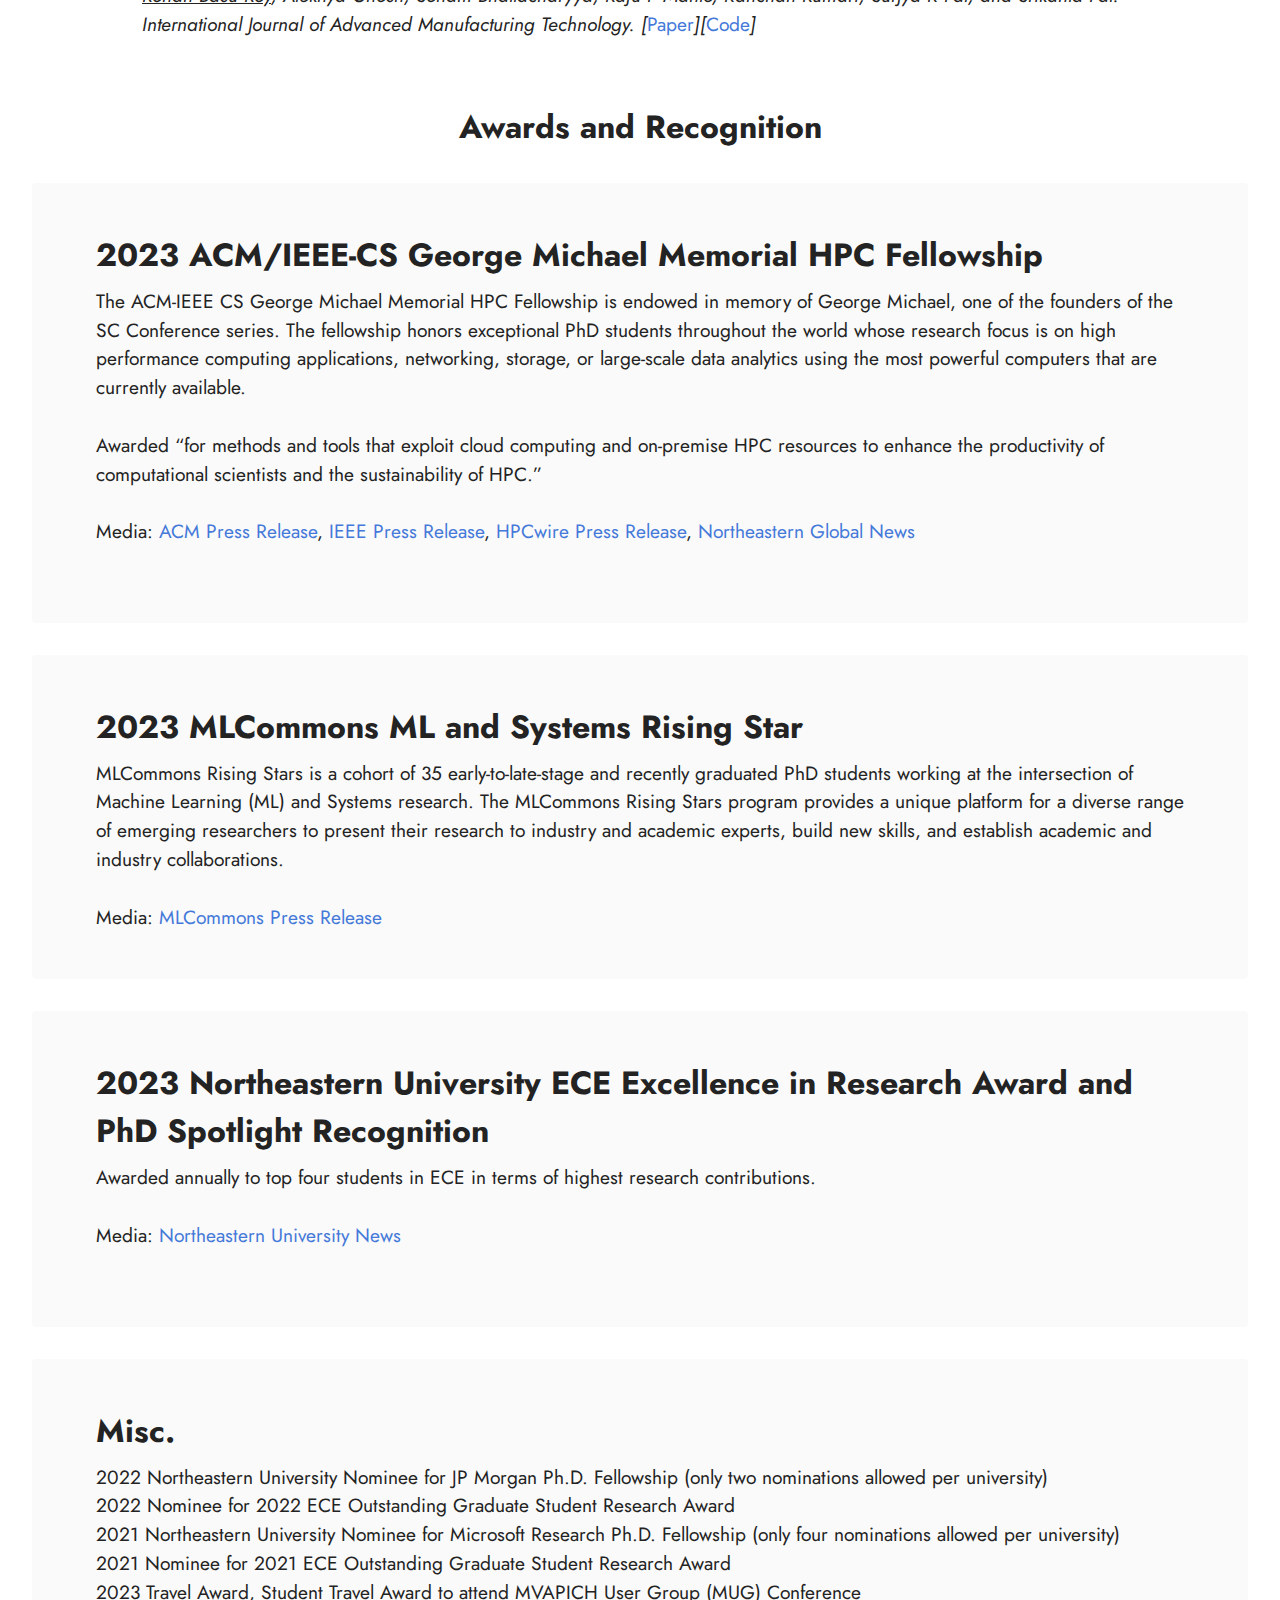
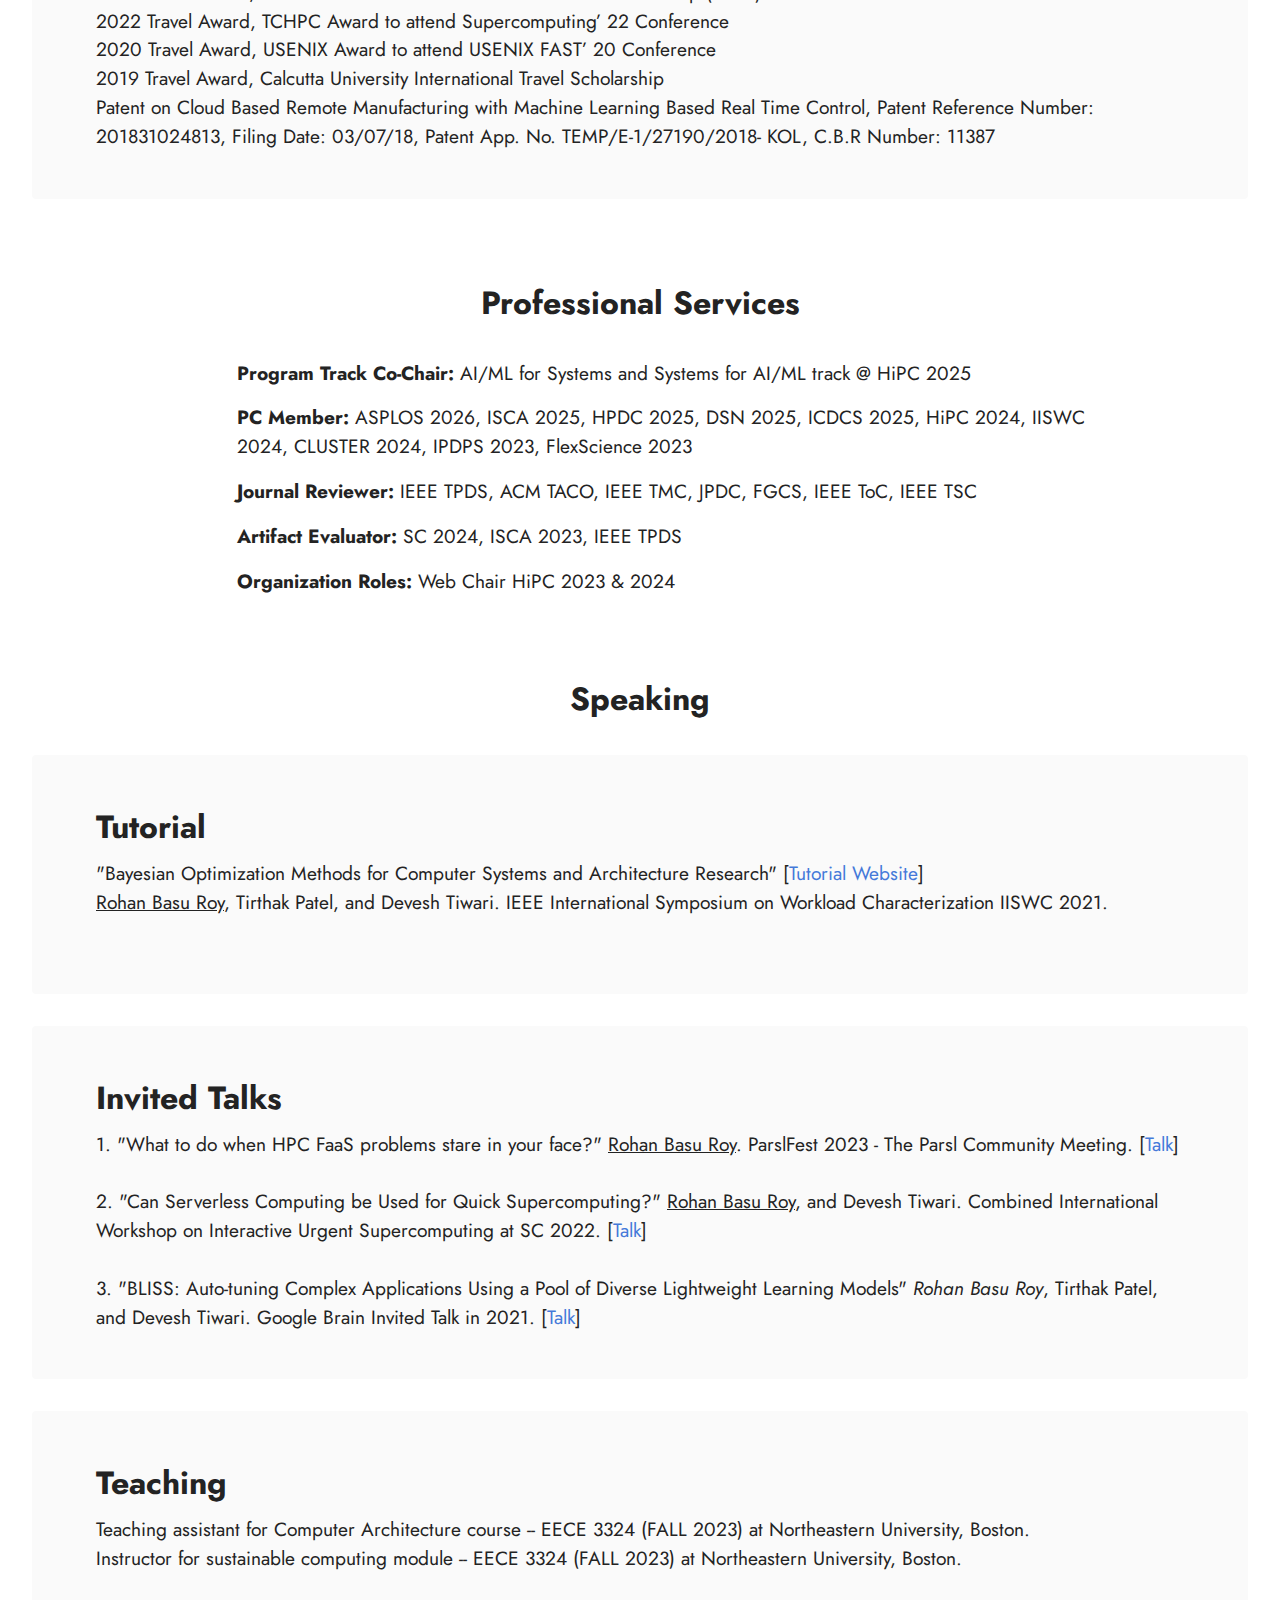
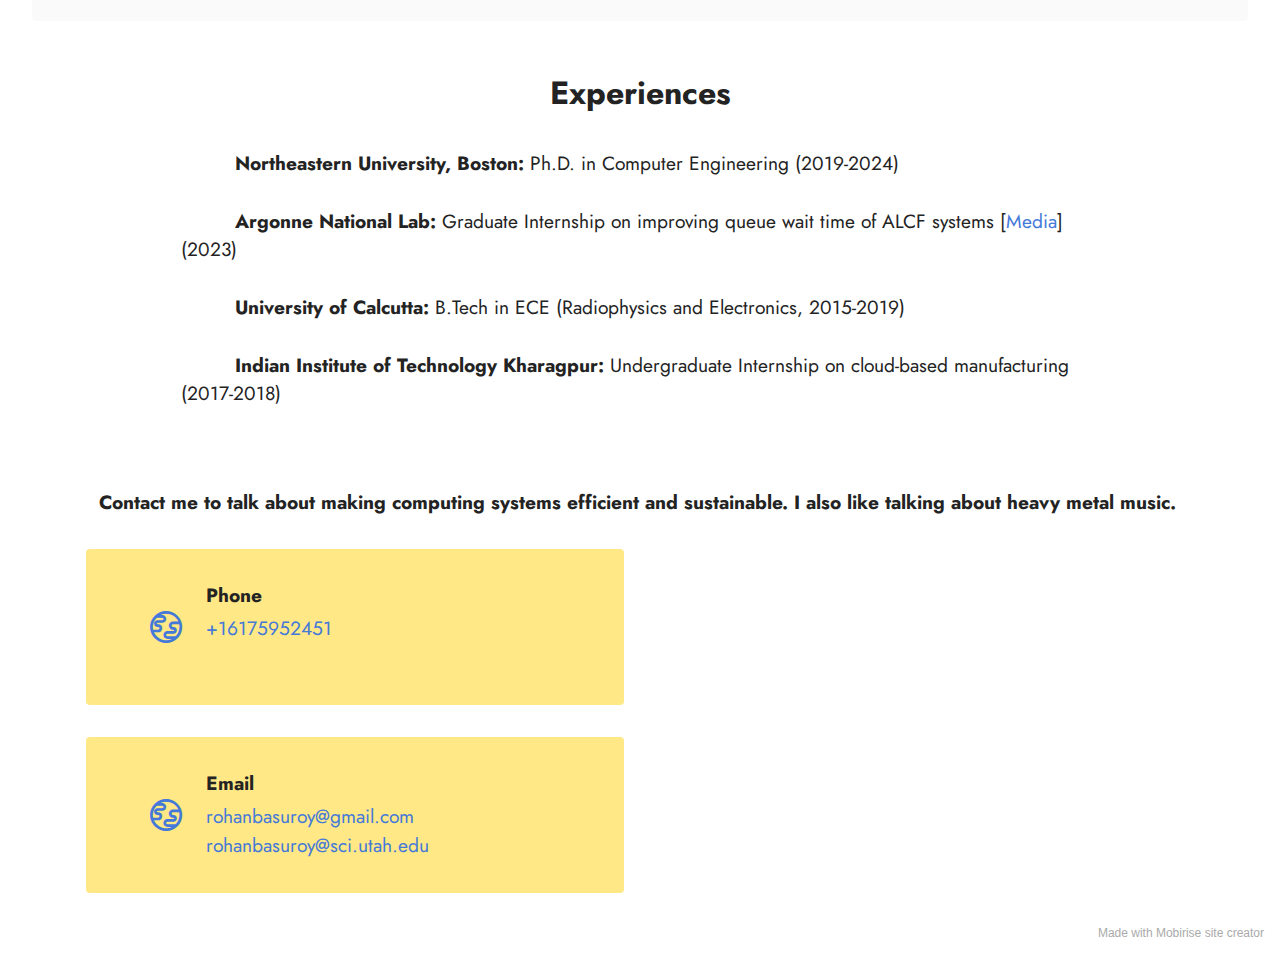
==== commit e5b2830f: "create github pages" ====
--- a/index.html
+++ b/index.html
@@ -217,7 +217,7 @@
                     Professional Services</strong></h4>
                 <div class="mbr-text mbr-fonts-style display-7">
                     <ul>
-                        <li><strong>Program Track Chair: </strong>AI/ML for Systems and Systems for AI/ML track @ HiPC 2025</li><li><strong>PC Member: </strong>ASPLOS 2026, ISCA 2025, HPDC 2025, DSN 2025, ICDCS 2025, HiPC 2024, IISWC 2024, CLUSTER 2024, IPDPS 2023, FlexScience 2023</li><li><strong>Journal Reviewer: </strong><span style="font-size: 1.2rem;">IEEE TPDS, ACM TACO, IEEE TMC, JPDC, FGCS, IEEE ToC, IEEE TSC</span></li><li><span style="font-size: 1.2rem;"><strong>Artifact Evaluator: </strong>SC 2024, ISCA 2023, IEEE TPDS&nbsp;</span><br></li><li><strong>Organization Roles: </strong>Web Chair HiPC 2023 &amp; 2024</li></ul><ul>
+                        <li><strong>Program Track Co-Chair: </strong>AI/ML for Systems and Systems for AI/ML track @ HiPC 2025</li><li><strong>PC Member: </strong>ASPLOS 2026, ISCA 2025, HPDC 2025, DSN 2025, ICDCS 2025, HiPC 2024, IISWC 2024, CLUSTER 2024, IPDPS 2023, FlexScience 2023</li><li><strong>Journal Reviewer: </strong><span style="font-size: 1.2rem;">IEEE TPDS, ACM TACO, IEEE TMC, JPDC, FGCS, IEEE ToC, IEEE TSC</span></li><li><span style="font-size: 1.2rem;"><strong>Artifact Evaluator: </strong>SC 2024, ISCA 2023, IEEE TPDS&nbsp;</span><br></li><li><strong>Organization Roles: </strong>Web Chair HiPC 2023 &amp; 2024</li></ul><ul>
                     </ul>
                 </div>
             </div>
@@ -346,7 +346,7 @@
             </div>
         </div>
     </div>
-</section><section style="background-color: #fff; font-family: -apple-system, BlinkMacSystemFont, 'Segoe UI', 'Roboto', 'Helvetica Neue', Arial, sans-serif; color:#aaa; font-size:12px; padding: 0; align-items: center; display: flex;"><a href="https://mobirise.site/s" style="flex: 1 1; height: 3rem; padding-left: 1rem;"></a><p style="flex: 0 0 auto; margin:0; padding-right:1rem;">Page was <a href="https://mobirise.site/g" style="color:#aaa;">created</a> with Mobirise</p></section><script src="assets/bootstrap/js/bootstrap.bundle.min.js"></script>  <script src="assets/smoothscroll/smooth-scroll.js"></script>  <script src="assets/ytplayer/index.js"></script>  <script src="assets/dropdown/js/navbar-dropdown.js"></script>  <script src="assets/theme/js/script.js"></script>  
+</section><section style="background-color: #fff; font-family: -apple-system, BlinkMacSystemFont, 'Segoe UI', 'Roboto', 'Helvetica Neue', Arial, sans-serif; color:#aaa; font-size:12px; padding: 0; align-items: center; display: flex;"><a href="https://mobirise.site/m" style="flex: 1 1; height: 3rem; padding-left: 1rem;"></a><p style="flex: 0 0 auto; margin:0; padding-right:1rem;"><a href="https://mobirise.site/i" style="color:#aaa;">Made with Mobirise</a> site creator</p></section><script src="assets/bootstrap/js/bootstrap.bundle.min.js"></script>  <script src="assets/smoothscroll/smooth-scroll.js"></script>  <script src="assets/ytplayer/index.js"></script>  <script src="assets/dropdown/js/navbar-dropdown.js"></script>  <script src="assets/theme/js/script.js"></script>  
   
   
 </body>
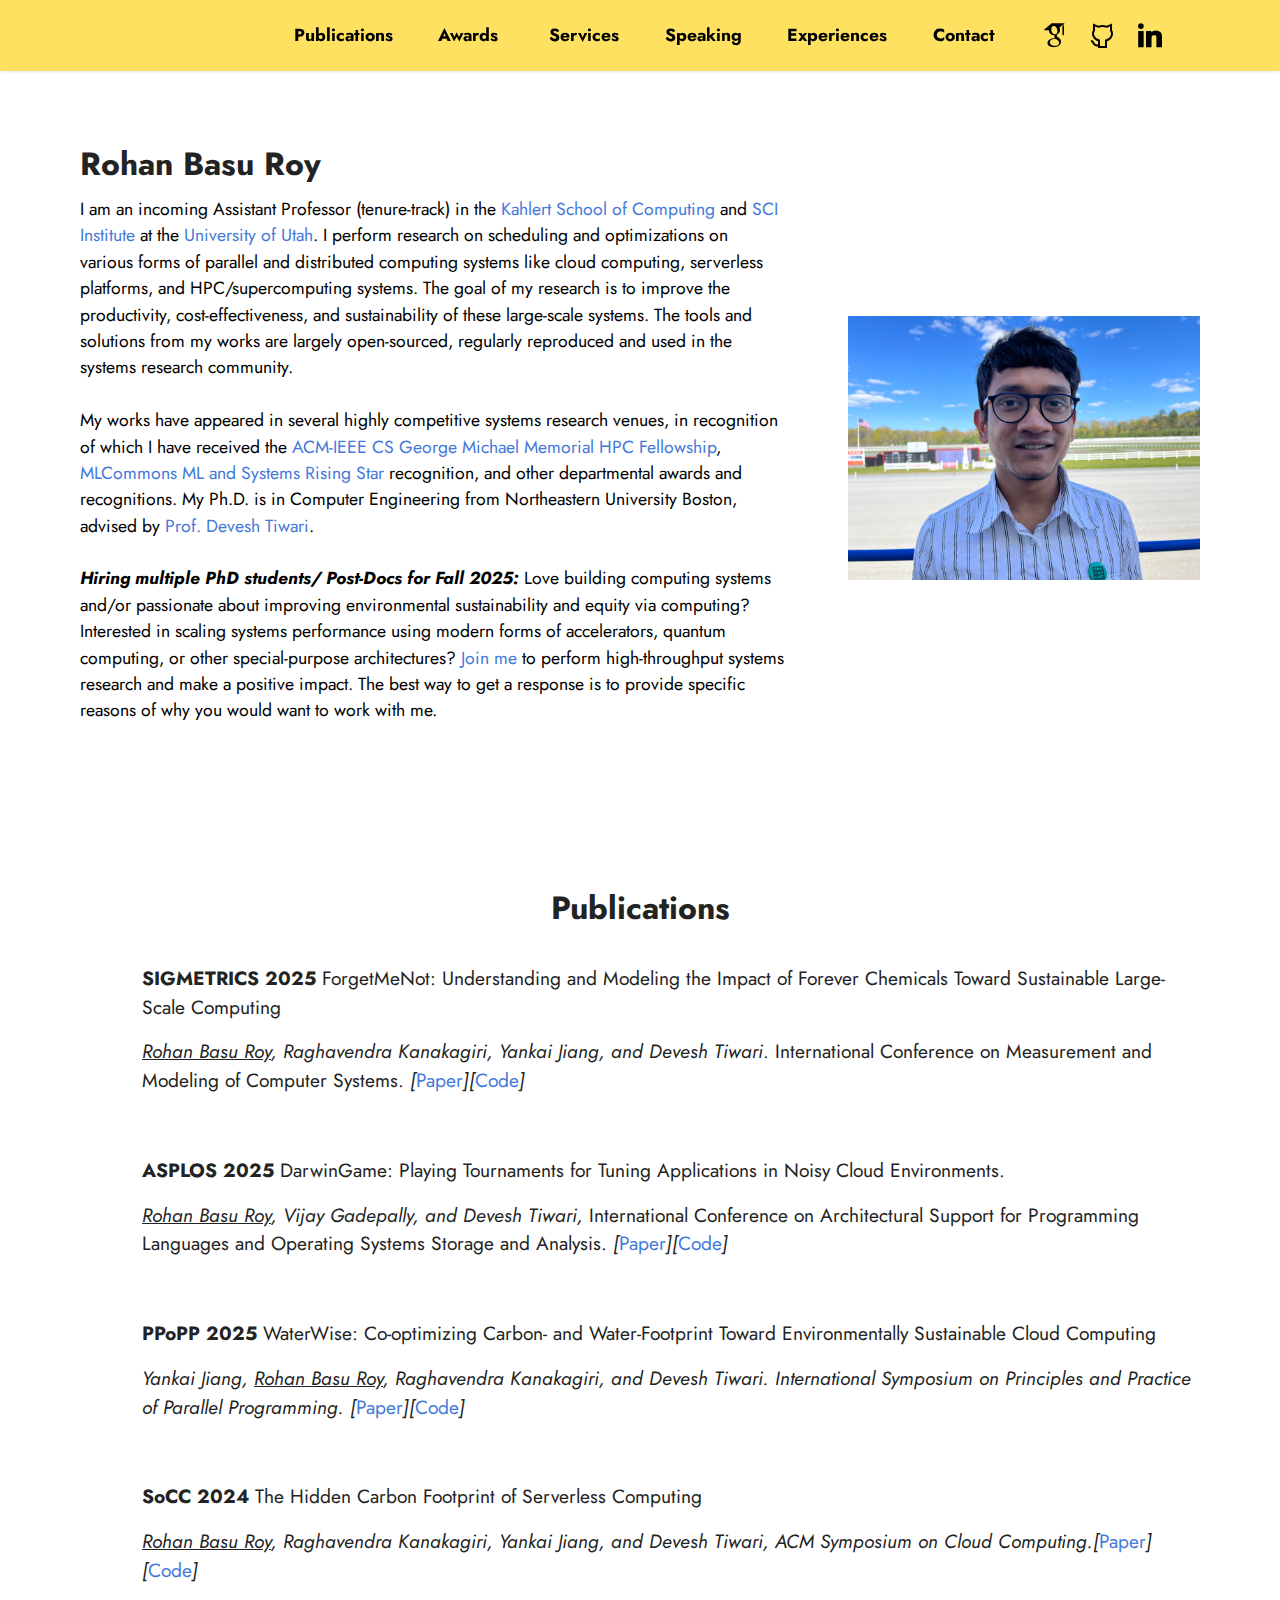
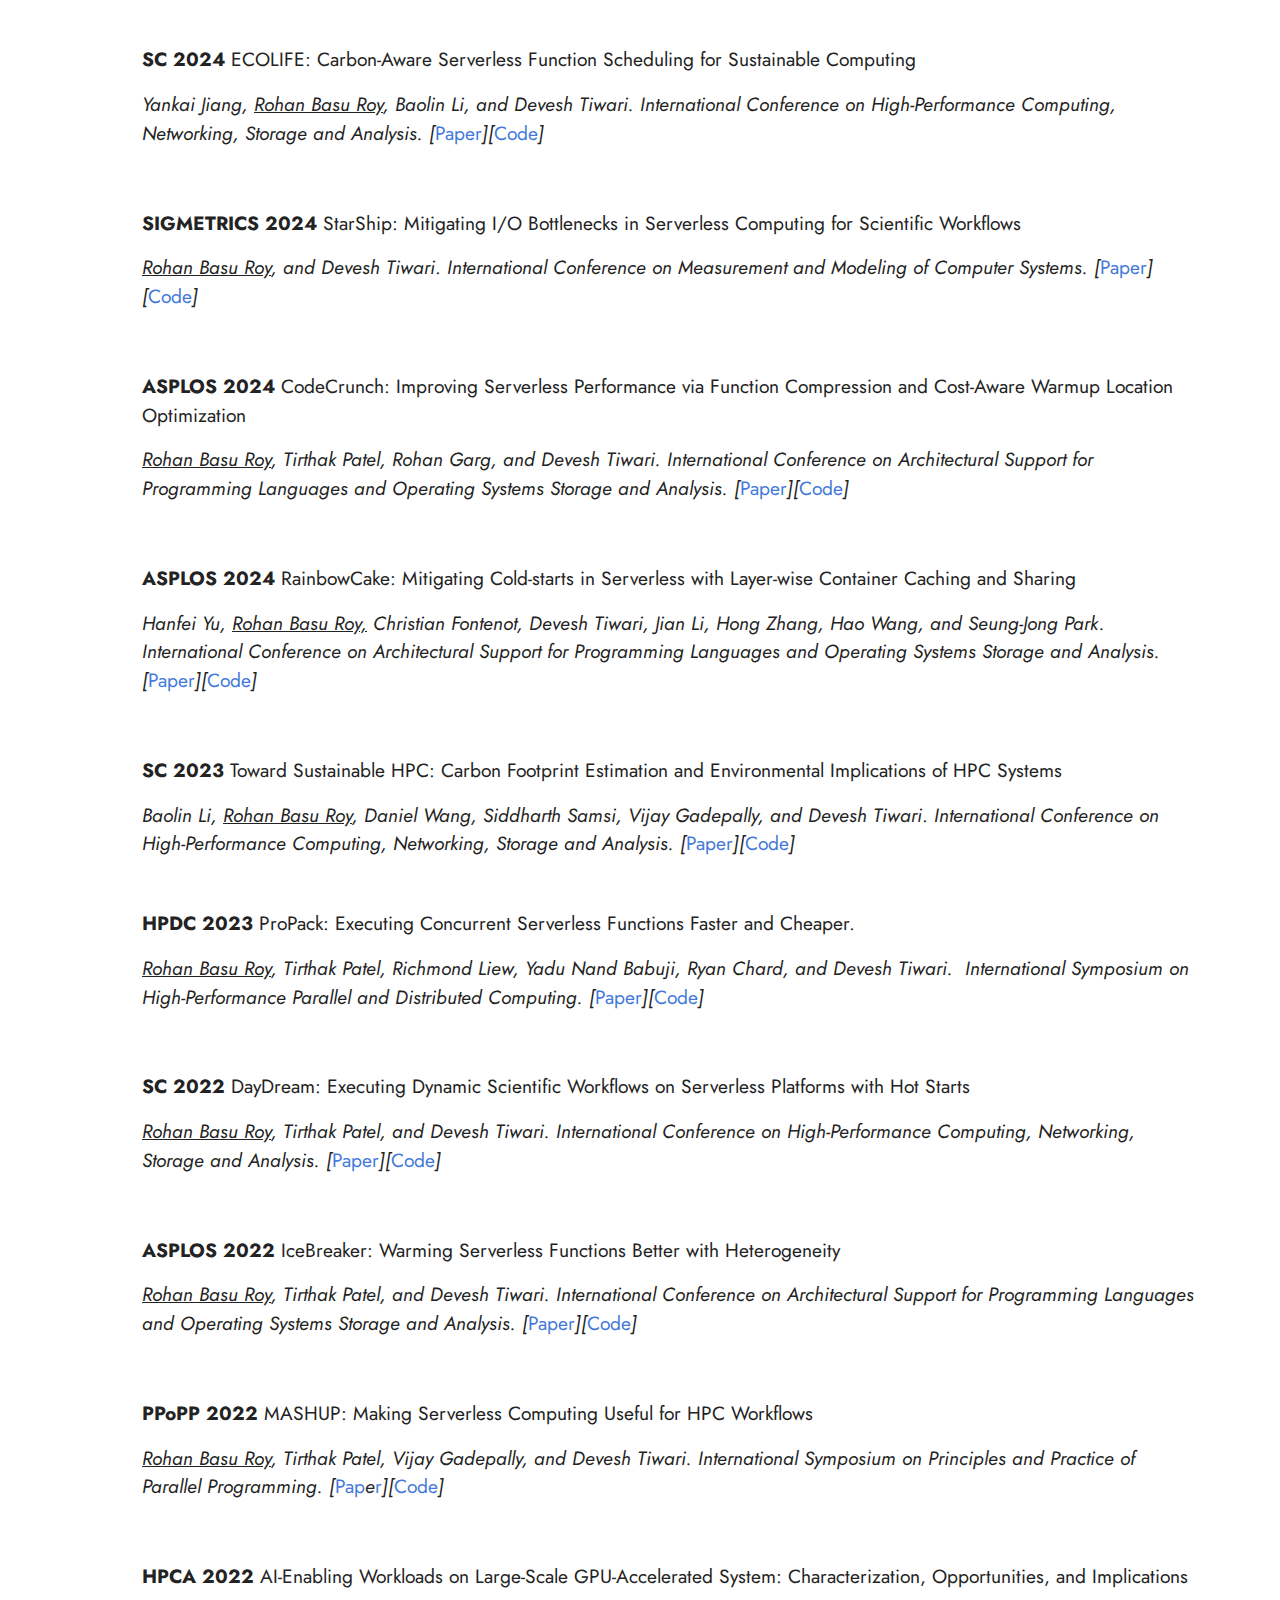
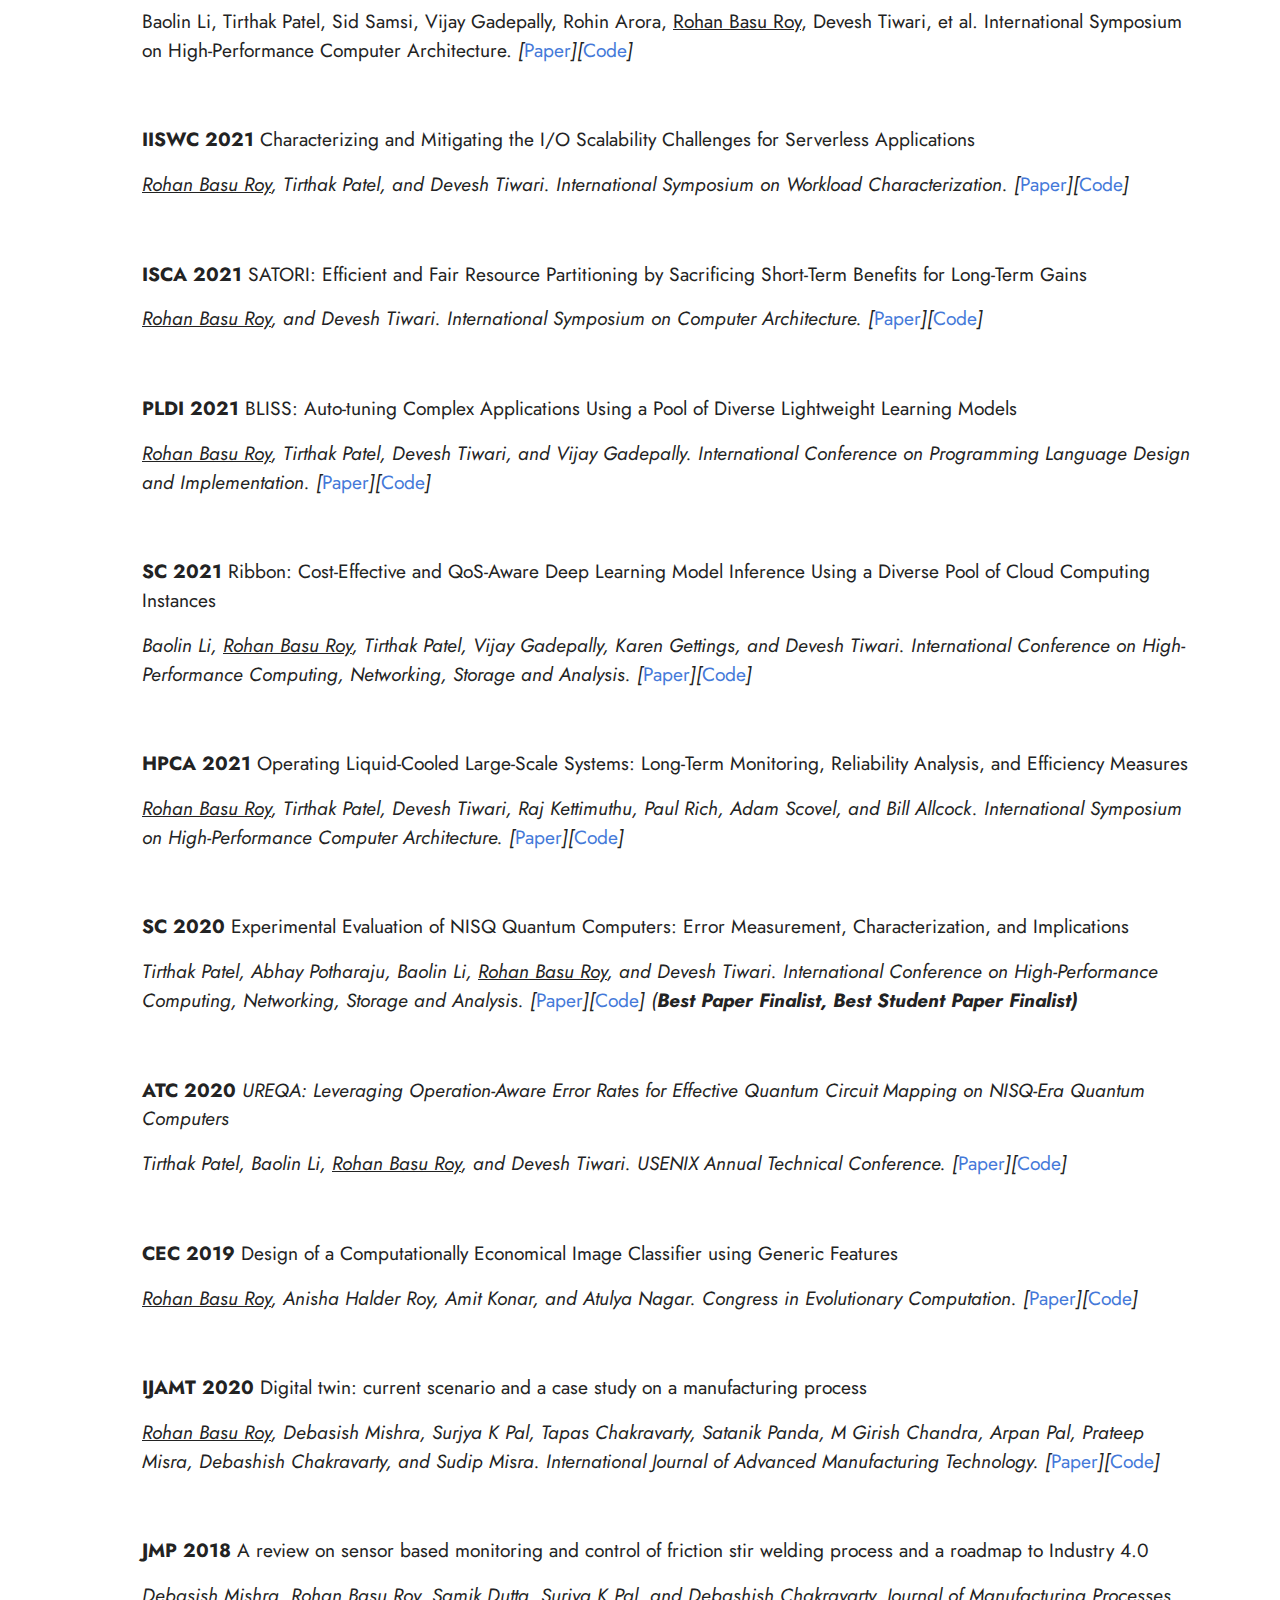
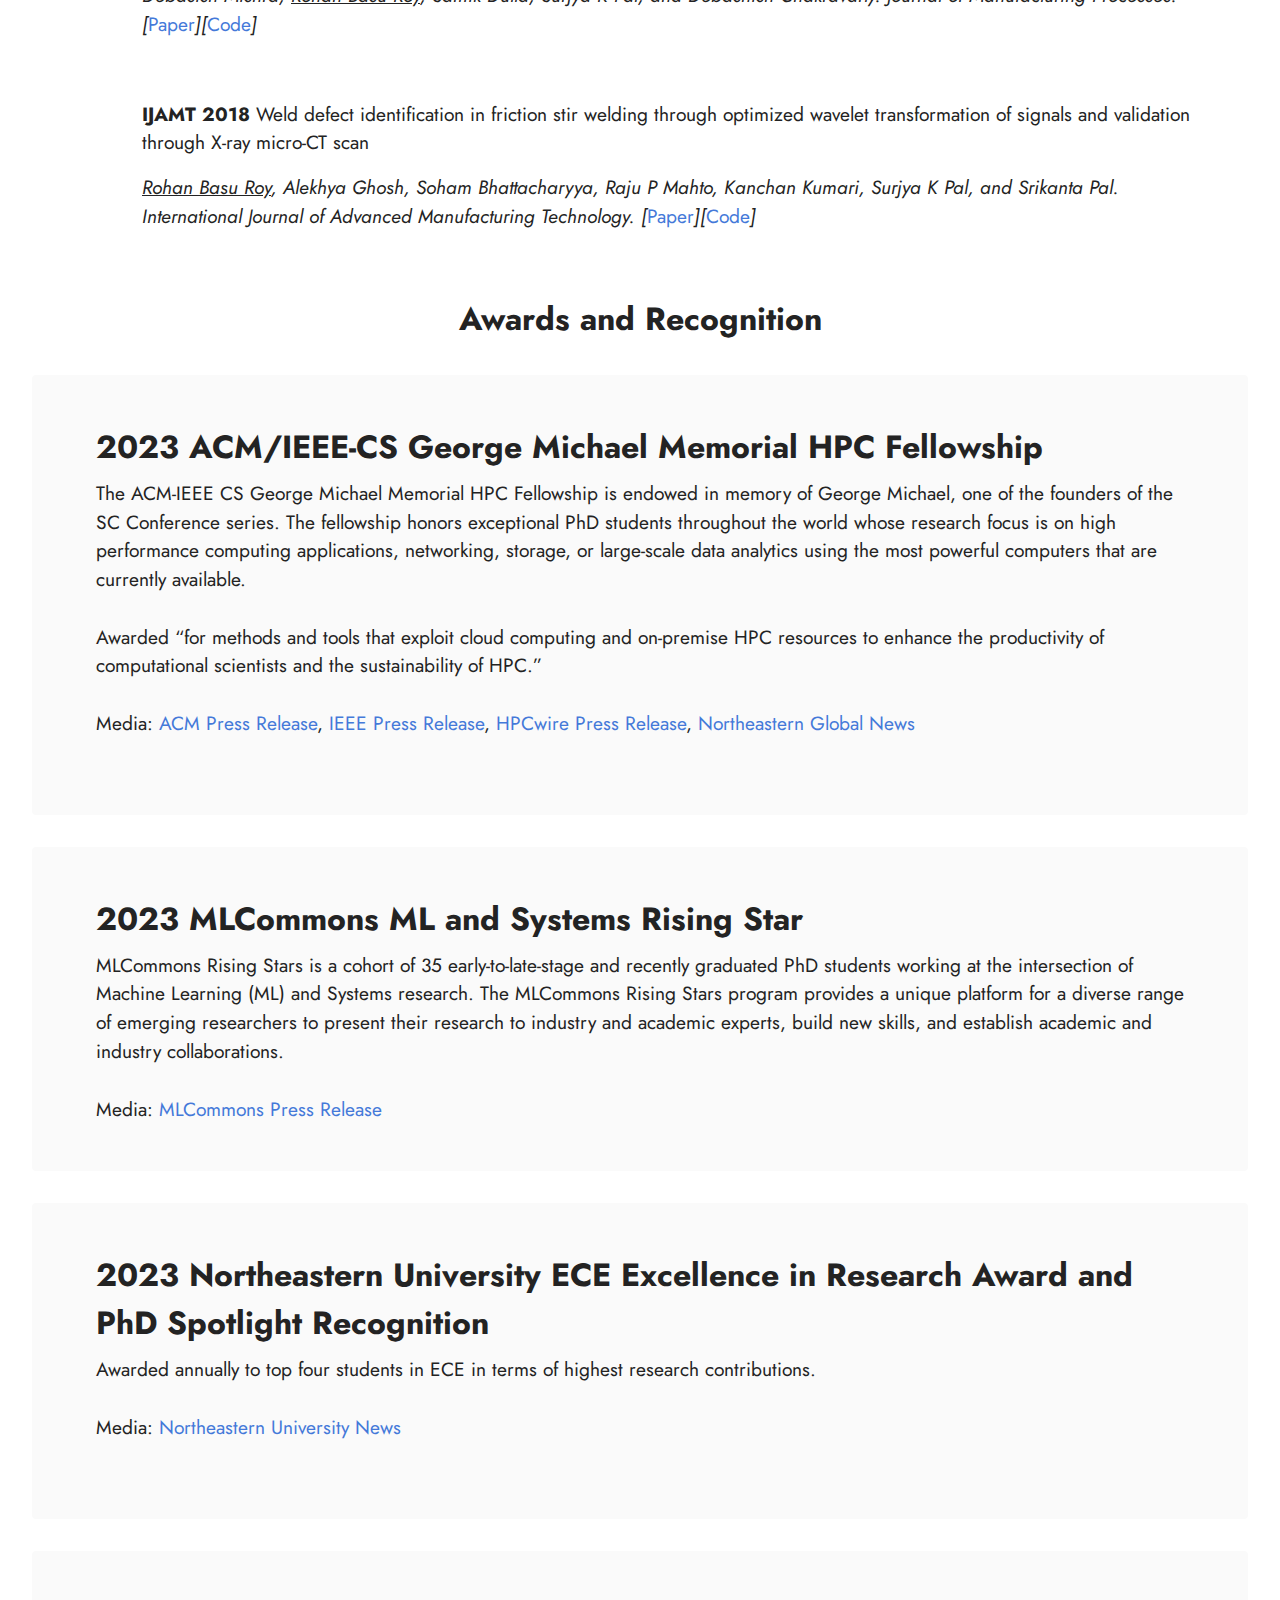
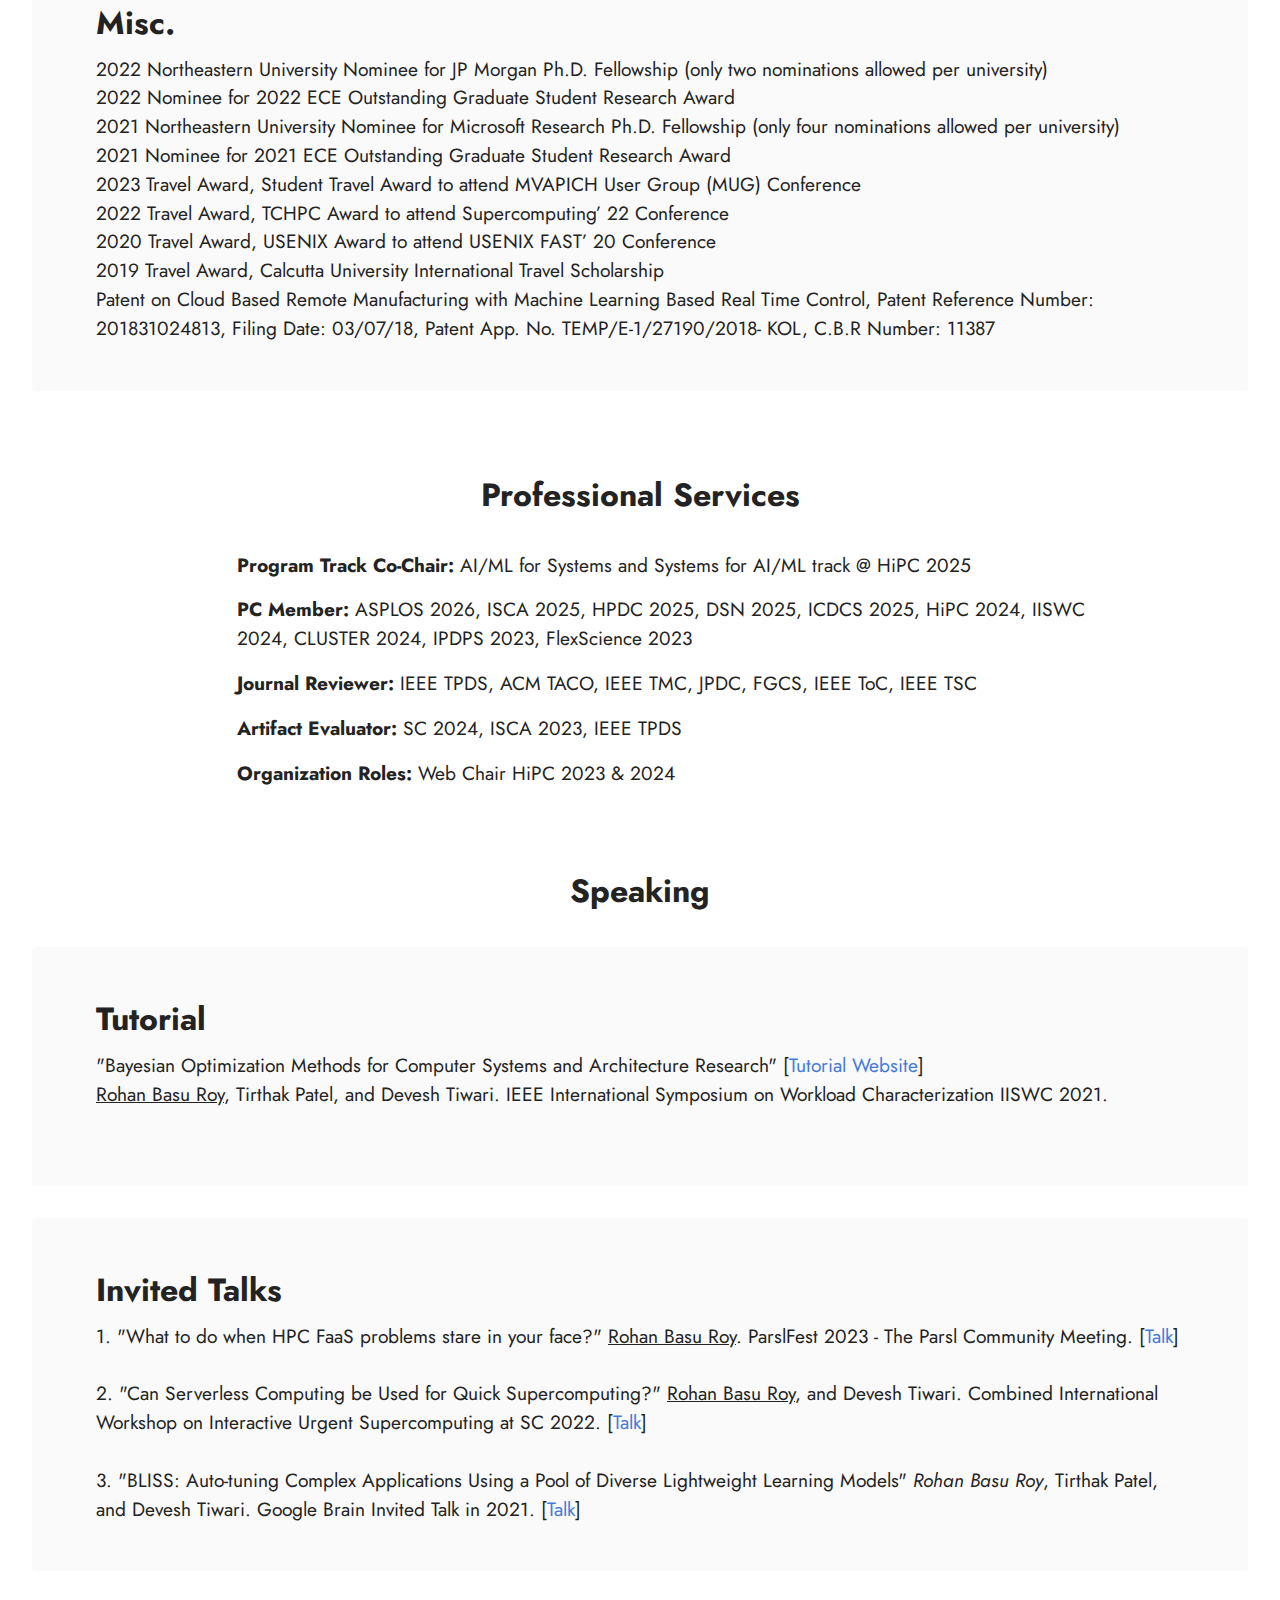
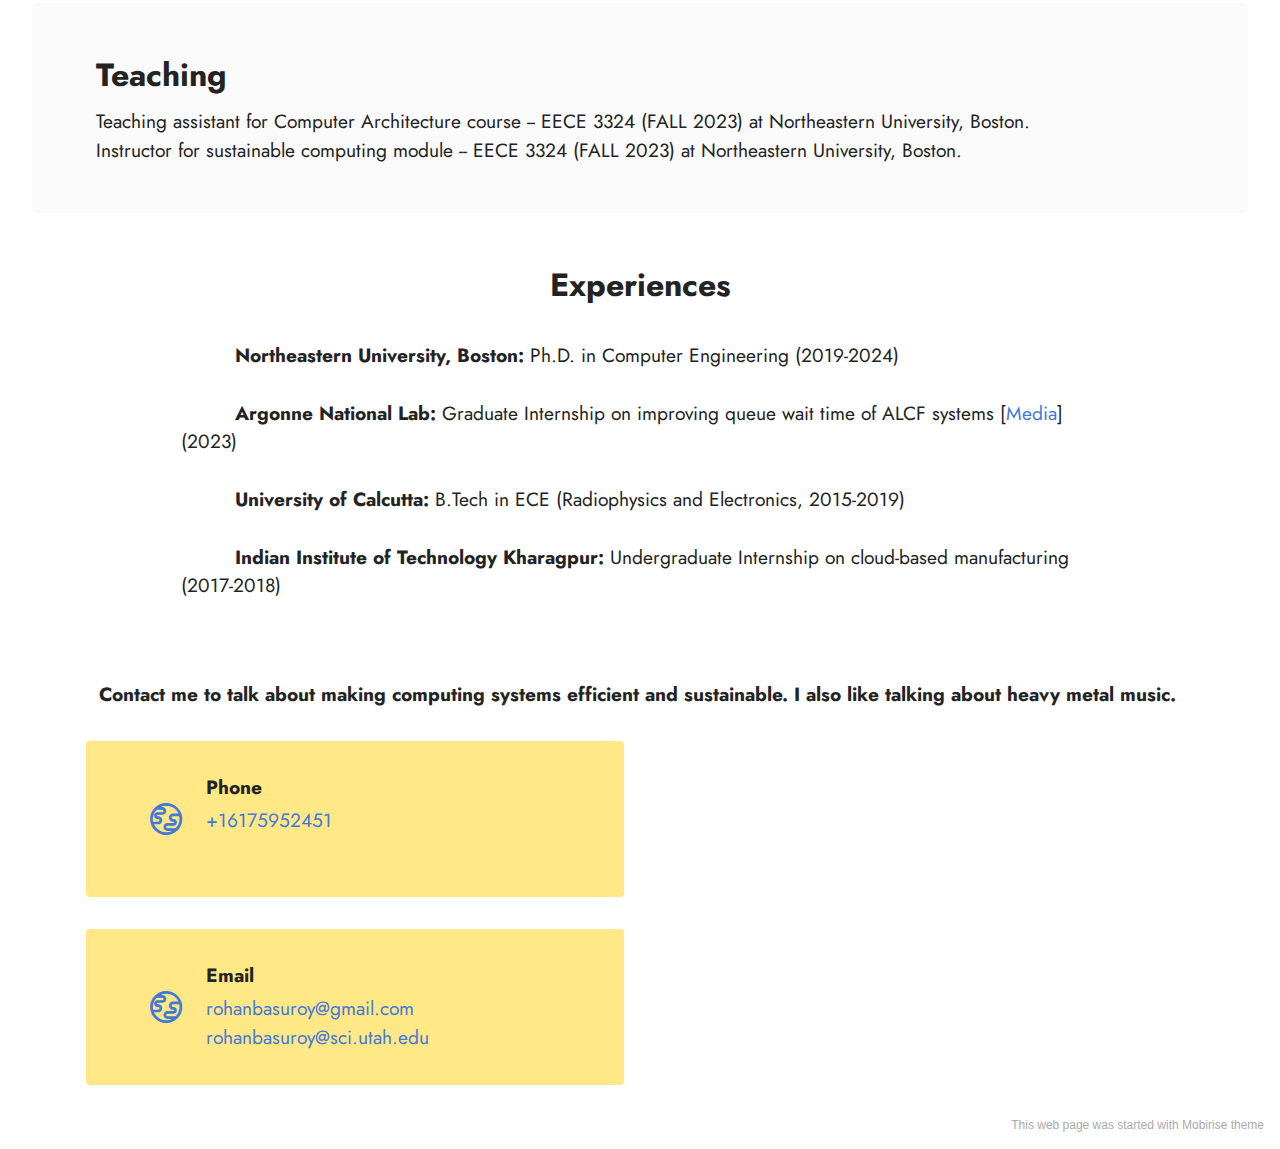
==== commit 18eb333a: "create github pages" ====
--- a/index.html
+++ b/index.html
@@ -100,7 +100,7 @@
                 <h4 class="mbr-section-title mbr-fonts-style mb-4 display-5"><strong>Publications</strong></h4>
                 <div class="mbr-text mbr-fonts-style display-7">
                     <ul>
-                        <li><span style="font-size: 1.2rem;"><strong>ASPLOS 2025 </strong>DarwinGame: Playing Tournaments for Tuning&nbsp;</span><span style="font-size: 1.2rem;">Applications in Noisy Cloud Environments.&nbsp;</span></li><li><em><u>Rohan Basu Roy</u>, Vijay Gadepally, and Devesh Tiwari,</em><span style="font-size: 1.2rem;">&nbsp;International Conference on Architectural Support for Programming Languages and Operating Systems Storage and Analysis. <em>[<a href="https://drive.google.com/file/d/1MfeXvmo-pkM1BrdQFKtHAZeYfCgHRMIa/view?usp=sharing" class="text-primary">Paper</a>][<a href="https://doi.org/10.5281/zenodo.14014918" class="text-primary">Code</a>]</em></span></li><li><span style="font-size: 1.2rem;"><em><br></em></span></li><li><span style="font-size: 1.2rem;"><strong>PPoPP 2025</strong><em>&nbsp;</em>WaterWise: Co-optimizing Carbon- and Water-Footprint Toward Environmentally Sustainable Cloud Computing</span></li><li><span style="font-size: 1.2rem;"><em>Yankai Jiang, <u>Rohan Basu Roy</u>, Raghavendra Kanakagiri, and Devesh Tiwari. International Symposium on Principles and Practice of Parallel Programming. [<a href="https://drive.google.com/file/d/1GWLqDWmH0hO3gCoJya_1p3iCwAwM287D/view?usp=sharing" class="text-primary">Paper</a>][<a href="https://zenodo.org/records/14583915" class="text-primary">Code</a>]</em></span></li><li><strong><br></strong></li><li><strong>SoCC 2024 </strong><span style="font-size: 1.2rem;">The Hidden Carbon Footprint of Serverless Computing</span></li><li><span style="font-size: 1.2rem;"><em><u>Rohan Basu Roy</u>, Raghavendra Kanakagiri, Yankai Jiang, and Devesh Tiwari, ACM Symposium on Cloud Computing.[<a href="https://drive.google.com/file/d/1EiMfjFvbpVDSsxYJTMzeQtzgxiCxQmzx/view?usp=sharing" class="text-primary">Paper</a>][<a href="https://drive.google.com/file/d/1EiMfjFvbpVDSsxYJTMzeQtzgxiCxQmzx/view?usp=sharing" class="text-primary">Code</a>]</em></span></li><li><strong><br></strong></li><li><strong>SC 2024 </strong><span style="font-size: 1.2rem;">ECOLIFE: Carbon-Aware Serverless Function Scheduling for Sustainable Computing</span><br></li><li><em>Yankai Jiang, <u>Rohan Basu Roy</u>, Baolin Li, and Devesh Tiwari. International Conference on High-Performance Computing, Networking, Storage and Analysis. [<a href="https://drive.google.com/file/d/1q1RBo1llvJONTdYAyYgfNGoHOY5scX1i/view?usp=sharing" class="text-primary">Paper</a>][<a href="https://zenodo.org/records/11003259" class="text-primary">Code</a>]&nbsp;</em></li><li><em><br></em></li><li><strong>SIGMETRICS 2024 </strong>StarShip: Mitigating I/O Bottlenecks in Serverless Computing for Scientific Workflows</li><li><em><u>Rohan Basu Roy</u>, and Devesh Tiwari</em>. <em>International Conference on Measurement and Modeling of Computer Systems. [<a href="https://dl.acm.org/doi/pdf/10.1145/3639028" class="text-primary">Paper</a>][<a href="https://zenodo.org/records/11480216" class="text-primary">Code</a>]</em></li><li><em><br></em></li><li><strong>ASPLOS 2024 </strong>CodeCrunch: Improving Serverless Performance via Function Compression and Cost-Aware Warmup Location Optimization</li><li><em><u>Rohan Basu Roy</u>, Tirthak Patel, Rohan Garg, and Devesh Tiwari. International Conference on Architectural Support for Programming Languages and Operating Systems Storage and Analysis. [<a href="https://drive.google.com/file/d/172cZjwfzBp1PzdQy_LiRn2HOlgDwowLl/view?usp=sharing" class="text-primary">Paper</a>][<a href="https://zenodo.org/doi/10.5281/zenodo.8347244" class="text-primary">Code</a>]</em></li><li><em><br></em></li><li><strong>ASPLOS 2024 </strong>RainbowCake: Mitigating Cold-starts in Serverless&nbsp;<span style="font-size: 1.2rem;">with Layer-wise Container Caching and Sharing</span></li><li><span style="font-size: 1.2rem;"><em>Hanfei Yu, <u>Rohan Basu Roy,</u>&nbsp;Christian Fontenot, Devesh Tiwari, Jian Li, Hong Zhang, Hao Wang, and Seung-Jong Park. International Conference on Architectural Support for Programming Languages and Operating Systems Storage and Analysis. [<a href="https://drive.google.com/file/d/1cU3APpNEgJu_3Bv6eS0euf_dpk6MkKGl/view?usp=sharing" class="text-primary">Paper</a>][<a href="https://zenodo.org/records/10072206" class="text-primary">Code</a>]</em></span></li><li><span style="font-size: 1.2rem;"><em><br></em></span></li><li><span style="font-size: 1.2rem;"><strong>SC 2023</strong><em>&nbsp;</em>Toward Sustainable HPC: Carbon Footprint Estimation and Environmental Implications of HPC Systems</span></li><li><span style="font-size: 1.2rem;"><em>Baolin Li, <u style="">Rohan Basu Roy</u>, Daniel Wang, Siddharth Samsi, Vijay Gadepally, and Devesh Tiwari</em>.<em> International Conference on High-Performance Computing, Networking, Storage and Analysis. [<a href="https://drive.google.com/file/d/1vQroiYzZOdQUAmdUuZQxhtUP1jPO2hpA/view?usp=sharing" class="text-primary">Paper</a>][<a href="https://github.com/boringlee24/sc23-sustainability" class="text-primary">Code</a>]&nbsp; &nbsp; &nbsp;</em></span><em>&nbsp;&nbsp;</em><span style="font-size: 1.2rem;">&nbsp;&nbsp;</span></li></ul><p><br></p><ul><li><strong>HPDC 2023&nbsp;</strong>ProPack: Executing Concurrent Serverless Functions Faster and Cheaper. </li><li><em><u>Rohan Basu Roy</u>, Tirthak Patel, Richmond Liew, Yadu Nand Babuji, Ryan Chard, and Devesh Tiwari.&nbsp; International Symposium on High-Performance Parallel and Distributed Computing. [<a href="https://drive.google.com/file/d/11wNU01npP7rwZ3iO1TEU-V0LnM-ORA1f/view?usp=sharing" class="text-primary">Paper</a>][<a href="https://github.com/rohanbasuroy/ProPack" class="text-primary">Code</a>]&nbsp; &nbsp; </em></li><li><em>&nbsp; &nbsp; &nbsp; &nbsp; &nbsp; &nbsp; &nbsp; &nbsp; &nbsp;</em><em>&nbsp; &nbsp; &nbsp; &nbsp;&nbsp;</em></li><li><strong>SC 2022&nbsp;</strong><span style="font-size: 1.2rem;">DayDream: Executing Dynamic Scientific Workflows on Serverless Platforms with&nbsp;</span><span style="font-size: 1.2rem;">Hot Starts</span></li><li><span style="font-size: 1.2rem;"><em><u>Rohan Basu Roy</u>, Tirthak Patel, and Devesh Tiwari. International Conference on High-Performance Computing, Networking, Storage and Analysis. [<a href="https://drive.google.com/file/d/125YLu0XnzpAqWkHv3fGvF8vgke5JFK4C/view?usp=sharing" class="text-primary">Paper</a>][<a href="https://zenodo.org/records/6941485" class="text-primary">Code</a>]&nbsp; &nbsp; &nbsp; &nbsp; &nbsp; &nbsp; &nbsp; &nbsp; &nbsp; &nbsp; &nbsp; &nbsp; &nbsp;</em></span></li><li><span style="font-size: 1.2rem;"><em><br></em></span></li><li><strong>ASPLOS 2022 </strong><span style="font-size: 1.2rem;">IceBreaker: Warming Serverless Functions Better with Heterogeneity</span></li><li><em><span style="font-size: 1.2rem;"><u>Rohan Basu Roy</u>, Tirthak Patel, and Devesh Tiwari. International Conference on&nbsp;</span>Architectural Support for Programming Languages and Operating Systems Storage and Analysis. [<a href="https://drive.google.com/file/d/1CeApmxZrsJdkebLAvHt2woqfGRtdMHoj/view?usp=sharing" class="text-primary">Paper</a>][<a href="https://zenodo.org/records/5748667" class="text-primary">Code</a>]</em></li><li><em><br></em></li>
+                        <li><span style="font-size: 1.2rem;"><strong>SIGMETRICS 2025&nbsp;</strong>ForgetMeNot: Understanding and Modeling the Impact of&nbsp;</span><span style="font-size: 1.2rem;">Forever Chemicals Toward Sustainable Large-Scale&nbsp;</span><span style="font-size: 1.2rem;">Computing</span></li><li><span style="font-size: 1.2rem;"><em><u>Rohan Basu Roy</u>, Raghavendra Kanakagiri, Yankai Jiang, and Devesh Tiwari</em>. International Conference on Measurement and Modeling of Computer Systems. <em>[<a href="https://drive.google.com/file/d/1kb2A6TgtN-q6DqwC8dZCGAEubav2Q7St/view?usp=sharing" class="text-primary">Paper</a>][<a href="https://doi.org/10.5281/zenodo.15123079" class="text-primary">Code</a>]</em></span></li><li><span style="font-size: 1.2rem;"><strong><br></strong></span></li><li><span style="font-size: 1.2rem;"><strong>ASPLOS 2025 </strong>DarwinGame: Playing Tournaments for Tuning&nbsp;</span><span style="font-size: 1.2rem;">Applications in Noisy Cloud Environments.&nbsp;</span><br></li><li><em><u>Rohan Basu Roy</u>, Vijay Gadepally, and Devesh Tiwari,</em><span style="font-size: 1.2rem;">&nbsp;International Conference on Architectural Support for Programming Languages and Operating Systems Storage and Analysis. <em>[<a href="https://drive.google.com/file/d/1MfeXvmo-pkM1BrdQFKtHAZeYfCgHRMIa/view?usp=sharing" class="text-primary">Paper</a>][<a href="https://doi.org/10.5281/zenodo.14014918" class="text-primary">Code</a>]</em></span></li><li><span style="font-size: 1.2rem;"><em><br></em></span></li><li><span style="font-size: 1.2rem;"><strong>PPoPP 2025</strong><em>&nbsp;</em>WaterWise: Co-optimizing Carbon- and Water-Footprint Toward Environmentally Sustainable Cloud Computing</span></li><li><span style="font-size: 1.2rem;"><em>Yankai Jiang, <u>Rohan Basu Roy</u>, Raghavendra Kanakagiri, and Devesh Tiwari. International Symposium on Principles and Practice of Parallel Programming. [<a href="https://drive.google.com/file/d/1GWLqDWmH0hO3gCoJya_1p3iCwAwM287D/view?usp=sharing" class="text-primary">Paper</a>][<a href="https://zenodo.org/records/14583915" class="text-primary">Code</a>]</em></span></li><li><strong><br></strong></li><li><strong>SoCC 2024 </strong><span style="font-size: 1.2rem;">The Hidden Carbon Footprint of Serverless Computing</span></li><li><span style="font-size: 1.2rem;"><em><u>Rohan Basu Roy</u>, Raghavendra Kanakagiri, Yankai Jiang, and Devesh Tiwari, ACM Symposium on Cloud Computing.[<a href="https://drive.google.com/file/d/1EiMfjFvbpVDSsxYJTMzeQtzgxiCxQmzx/view?usp=sharing" class="text-primary">Paper</a>][<a href="https://drive.google.com/file/d/1EiMfjFvbpVDSsxYJTMzeQtzgxiCxQmzx/view?usp=sharing" class="text-primary">Code</a>]</em></span></li><li><strong><br></strong></li><li><strong>SC 2024 </strong><span style="font-size: 1.2rem;">ECOLIFE: Carbon-Aware Serverless Function Scheduling for Sustainable Computing</span><br></li><li><em>Yankai Jiang, <u>Rohan Basu Roy</u>, Baolin Li, and Devesh Tiwari. International Conference on High-Performance Computing, Networking, Storage and Analysis. [<a href="https://drive.google.com/file/d/1q1RBo1llvJONTdYAyYgfNGoHOY5scX1i/view?usp=sharing" class="text-primary">Paper</a>][<a href="https://zenodo.org/records/11003259" class="text-primary">Code</a>]&nbsp;</em></li><li><em><br></em></li><li><strong>SIGMETRICS 2024 </strong>StarShip: Mitigating I/O Bottlenecks in Serverless Computing for Scientific Workflows</li><li><em><u>Rohan Basu Roy</u>, and Devesh Tiwari</em>. <em>International Conference on Measurement and Modeling of Computer Systems. [<a href="https://dl.acm.org/doi/pdf/10.1145/3639028" class="text-primary">Paper</a>][<a href="https://zenodo.org/records/11480216" class="text-primary">Code</a>]</em></li><li><em><br></em></li><li><strong>ASPLOS 2024 </strong>CodeCrunch: Improving Serverless Performance via Function Compression and Cost-Aware Warmup Location Optimization</li><li><em><u>Rohan Basu Roy</u>, Tirthak Patel, Rohan Garg, and Devesh Tiwari. International Conference on Architectural Support for Programming Languages and Operating Systems Storage and Analysis. [<a href="https://drive.google.com/file/d/172cZjwfzBp1PzdQy_LiRn2HOlgDwowLl/view?usp=sharing" class="text-primary">Paper</a>][<a href="https://zenodo.org/doi/10.5281/zenodo.8347244" class="text-primary">Code</a>]</em></li><li><em><br></em></li><li><strong>ASPLOS 2024 </strong>RainbowCake: Mitigating Cold-starts in Serverless&nbsp;<span style="font-size: 1.2rem;">with Layer-wise Container Caching and Sharing</span></li><li><span style="font-size: 1.2rem;"><em>Hanfei Yu, <u>Rohan Basu Roy,</u>&nbsp;Christian Fontenot, Devesh Tiwari, Jian Li, Hong Zhang, Hao Wang, and Seung-Jong Park. International Conference on Architectural Support for Programming Languages and Operating Systems Storage and Analysis. [<a href="https://drive.google.com/file/d/1cU3APpNEgJu_3Bv6eS0euf_dpk6MkKGl/view?usp=sharing" class="text-primary">Paper</a>][<a href="https://zenodo.org/records/10072206" class="text-primary">Code</a>]</em></span></li><li><span style="font-size: 1.2rem;"><em><br></em></span></li><li><span style="font-size: 1.2rem;"><strong>SC 2023</strong><em>&nbsp;</em>Toward Sustainable HPC: Carbon Footprint Estimation and Environmental Implications of HPC Systems</span></li><li><span style="font-size: 1.2rem;"><em>Baolin Li, <u style="">Rohan Basu Roy</u>, Daniel Wang, Siddharth Samsi, Vijay Gadepally, and Devesh Tiwari</em>.<em> International Conference on High-Performance Computing, Networking, Storage and Analysis. [<a href="https://drive.google.com/file/d/1vQroiYzZOdQUAmdUuZQxhtUP1jPO2hpA/view?usp=sharing" class="text-primary">Paper</a>][<a href="https://github.com/boringlee24/sc23-sustainability" class="text-primary">Code</a>]&nbsp; &nbsp; &nbsp;</em></span><em>&nbsp;&nbsp;</em><span style="font-size: 1.2rem;">&nbsp;&nbsp;</span></li></ul><p><br></p><ul><li><strong>HPDC 2023&nbsp;</strong>ProPack: Executing Concurrent Serverless Functions Faster and Cheaper. </li><li><em><u>Rohan Basu Roy</u>, Tirthak Patel, Richmond Liew, Yadu Nand Babuji, Ryan Chard, and Devesh Tiwari.&nbsp; International Symposium on High-Performance Parallel and Distributed Computing. [<a href="https://drive.google.com/file/d/11wNU01npP7rwZ3iO1TEU-V0LnM-ORA1f/view?usp=sharing" class="text-primary">Paper</a>][<a href="https://github.com/rohanbasuroy/ProPack" class="text-primary">Code</a>]&nbsp; &nbsp; </em></li><li><em>&nbsp; &nbsp; &nbsp; &nbsp; &nbsp; &nbsp; &nbsp; &nbsp; &nbsp;</em><em>&nbsp; &nbsp; &nbsp; &nbsp;&nbsp;</em></li><li><strong>SC 2022&nbsp;</strong><span style="font-size: 1.2rem;">DayDream: Executing Dynamic Scientific Workflows on Serverless Platforms with&nbsp;</span><span style="font-size: 1.2rem;">Hot Starts</span></li><li><span style="font-size: 1.2rem;"><em><u>Rohan Basu Roy</u>, Tirthak Patel, and Devesh Tiwari. International Conference on High-Performance Computing, Networking, Storage and Analysis. [<a href="https://drive.google.com/file/d/125YLu0XnzpAqWkHv3fGvF8vgke5JFK4C/view?usp=sharing" class="text-primary">Paper</a>][<a href="https://zenodo.org/records/6941485" class="text-primary">Code</a>]&nbsp; &nbsp; &nbsp; &nbsp; &nbsp; &nbsp; &nbsp; &nbsp; &nbsp; &nbsp; &nbsp; &nbsp; &nbsp;</em></span></li><li><span style="font-size: 1.2rem;"><em><br></em></span></li><li><strong>ASPLOS 2022 </strong><span style="font-size: 1.2rem;">IceBreaker: Warming Serverless Functions Better with Heterogeneity</span></li><li><em><span style="font-size: 1.2rem;"><u>Rohan Basu Roy</u>, Tirthak Patel, and Devesh Tiwari. International Conference on&nbsp;</span>Architectural Support for Programming Languages and Operating Systems Storage and Analysis. [<a href="https://drive.google.com/file/d/1CeApmxZrsJdkebLAvHt2woqfGRtdMHoj/view?usp=sharing" class="text-primary">Paper</a>][<a href="https://zenodo.org/records/5748667" class="text-primary">Code</a>]</em></li><li><em><br></em></li>
                     </ul>
                 </div>
             </div>
@@ -342,11 +342,11 @@
                 </div>
             </div>
             <div class="map-wrapper col-12 col-md-6">
-                <div class="google-map"><iframe frameborder="0" style="border:0" src="https://www.google.com/maps/embed/v1/place?key=AIzaSyBQ55g-IgRRgXrd803PTWDTb7kd6aAitNQ&amp;q=72 Central Campus Dr, Salt Lake City, UT 84112" allowfullscreen=""></iframe></div>
-            </div>
-        </div>
-    </div>
-</section><section style="background-color: #fff; font-family: -apple-system, BlinkMacSystemFont, 'Segoe UI', 'Roboto', 'Helvetica Neue', Arial, sans-serif; color:#aaa; font-size:12px; padding: 0; align-items: center; display: flex;"><a href="https://mobirise.site/m" style="flex: 1 1; height: 3rem; padding-left: 1rem;"></a><p style="flex: 0 0 auto; margin:0; padding-right:1rem;"><a href="https://mobirise.site/i" style="color:#aaa;">Made with Mobirise</a> site creator</p></section><script src="assets/bootstrap/js/bootstrap.bundle.min.js"></script>  <script src="assets/smoothscroll/smooth-scroll.js"></script>  <script src="assets/ytplayer/index.js"></script>  <script src="assets/dropdown/js/navbar-dropdown.js"></script>  <script src="assets/theme/js/script.js"></script>  
+                <div class="google-map"><iframe frameborder="0" style="border:0" src="https://www.google.com/maps/embed/v1/place?key=AIzaSyB7QWkvlxV39ZsyKvhZRjPGVqlJFvxxNkw&amp;q=72 Central Campus Dr, Salt Lake City, UT 84112" allowfullscreen=""></iframe></div>
+            </div>
+        </div>
+    </div>
+</section><section style="background-color: #fff; font-family: -apple-system, BlinkMacSystemFont, 'Segoe UI', 'Roboto', 'Helvetica Neue', Arial, sans-serif; color:#aaa; font-size:12px; padding: 0; align-items: center; display: flex;"><a href="https://mobirise.site/m" style="flex: 1 1; height: 3rem; padding-left: 1rem;"></a><p style="flex: 0 0 auto; margin:0; padding-right:1rem;"><a href="https://mobirise.site/r" style="color:#aaa;">This web page</a> was started with Mobirise theme</p></section><script src="assets/bootstrap/js/bootstrap.bundle.min.js"></script>  <script src="assets/smoothscroll/smooth-scroll.js"></script>  <script src="assets/ytplayer/index.js"></script>  <script src="assets/dropdown/js/navbar-dropdown.js"></script>  <script src="assets/theme/js/script.js"></script>  
   
   
 </body>
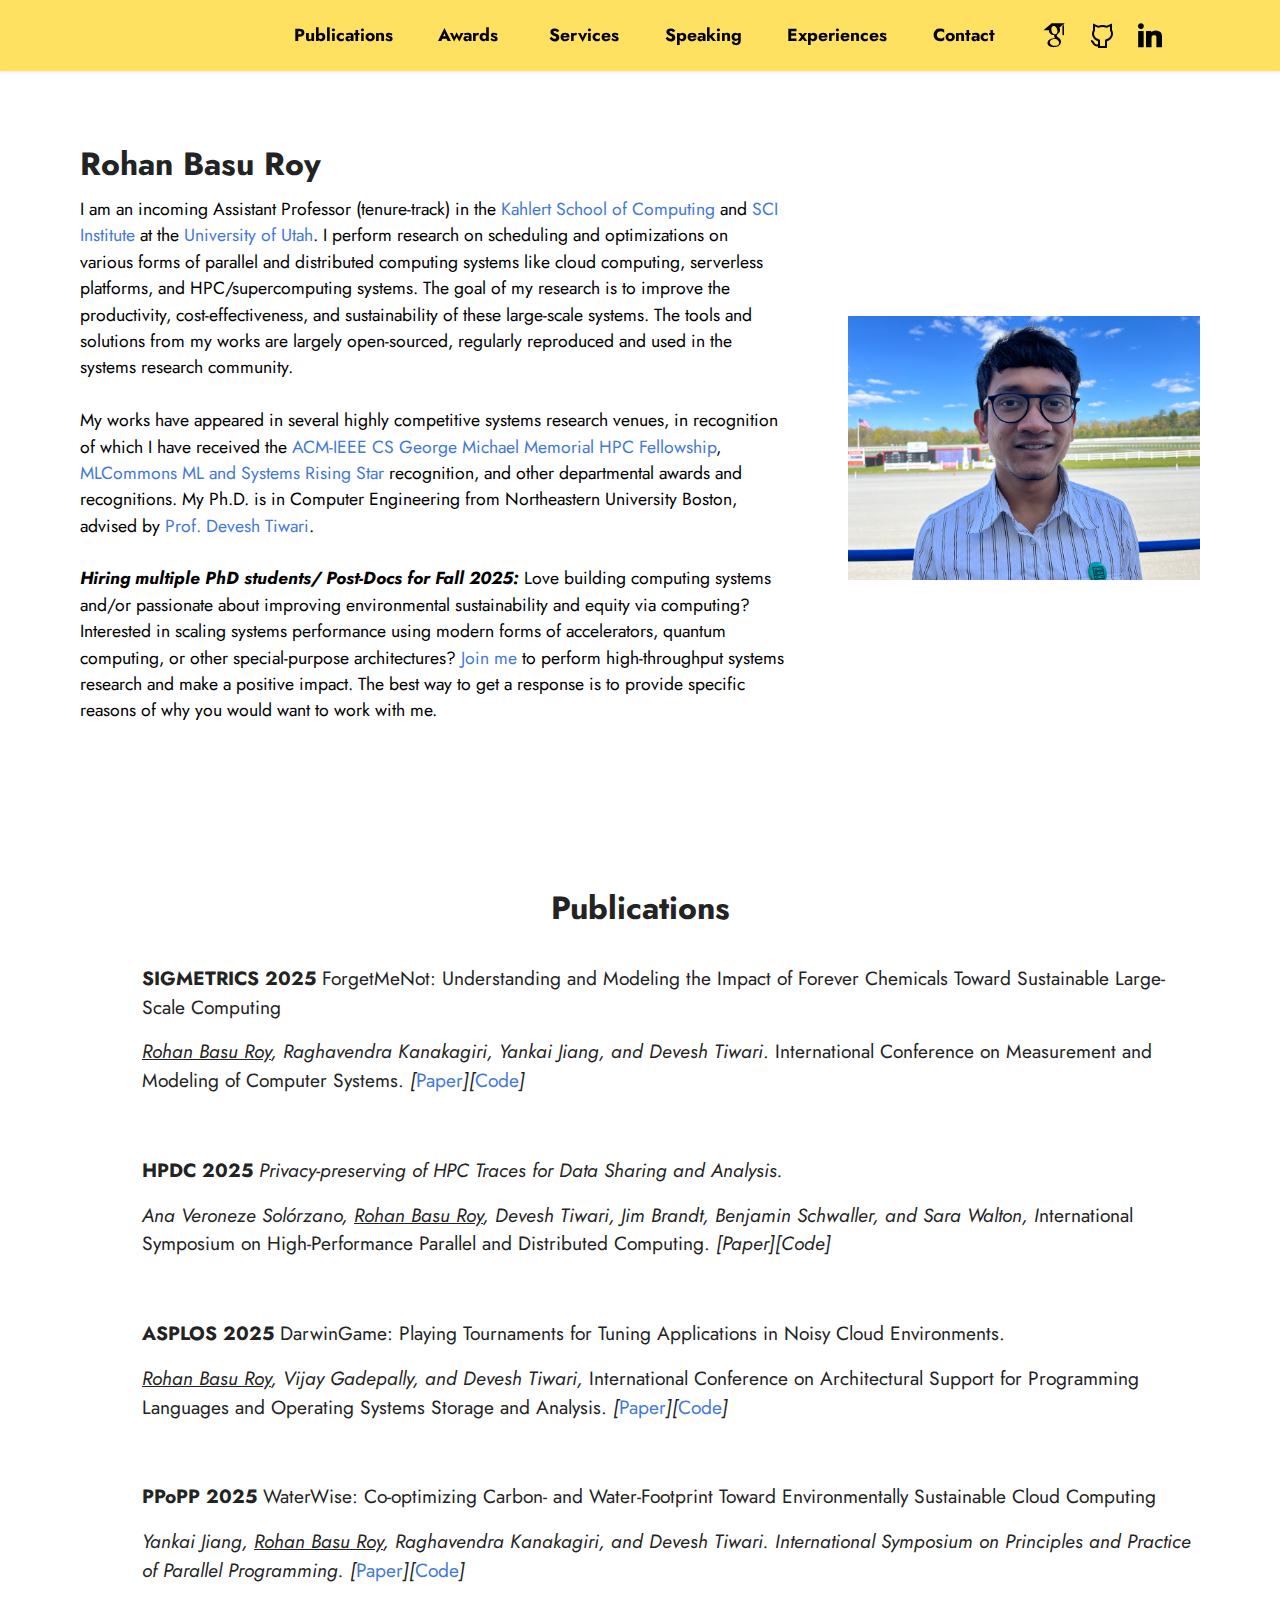
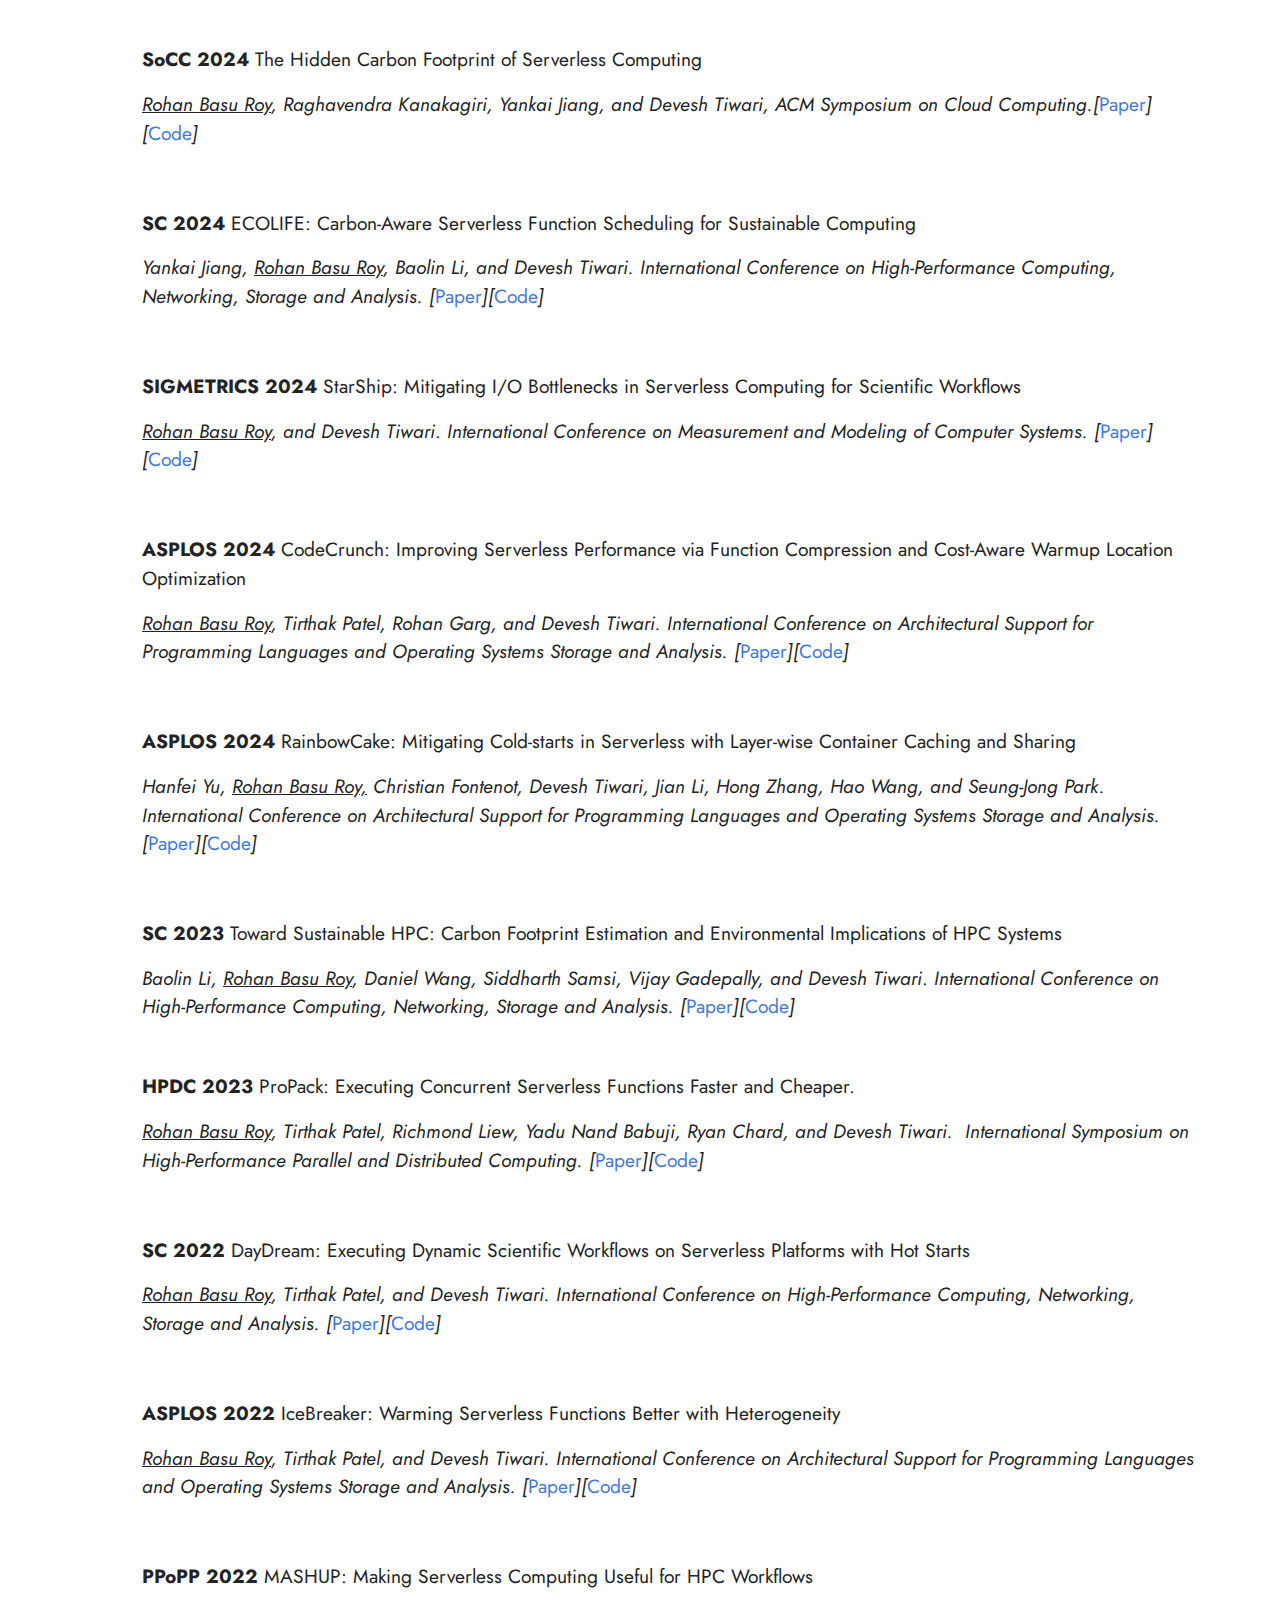
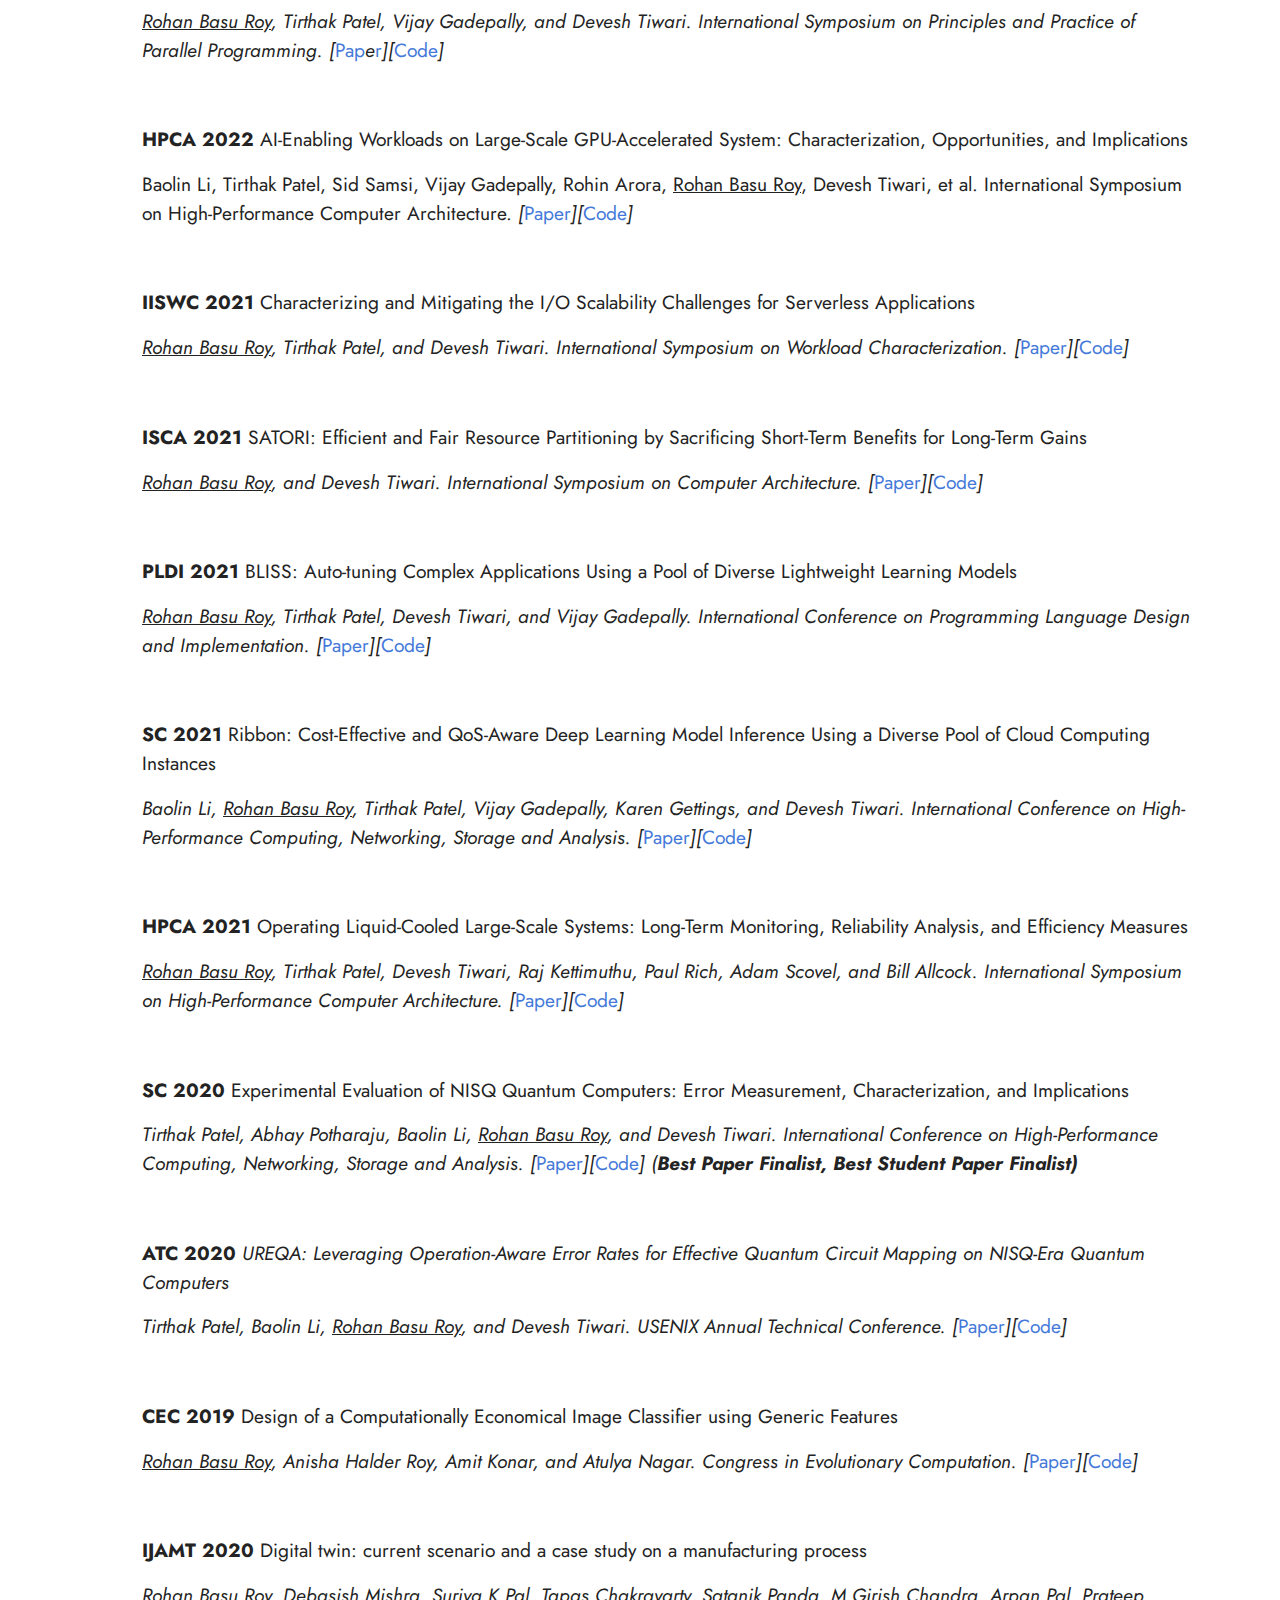
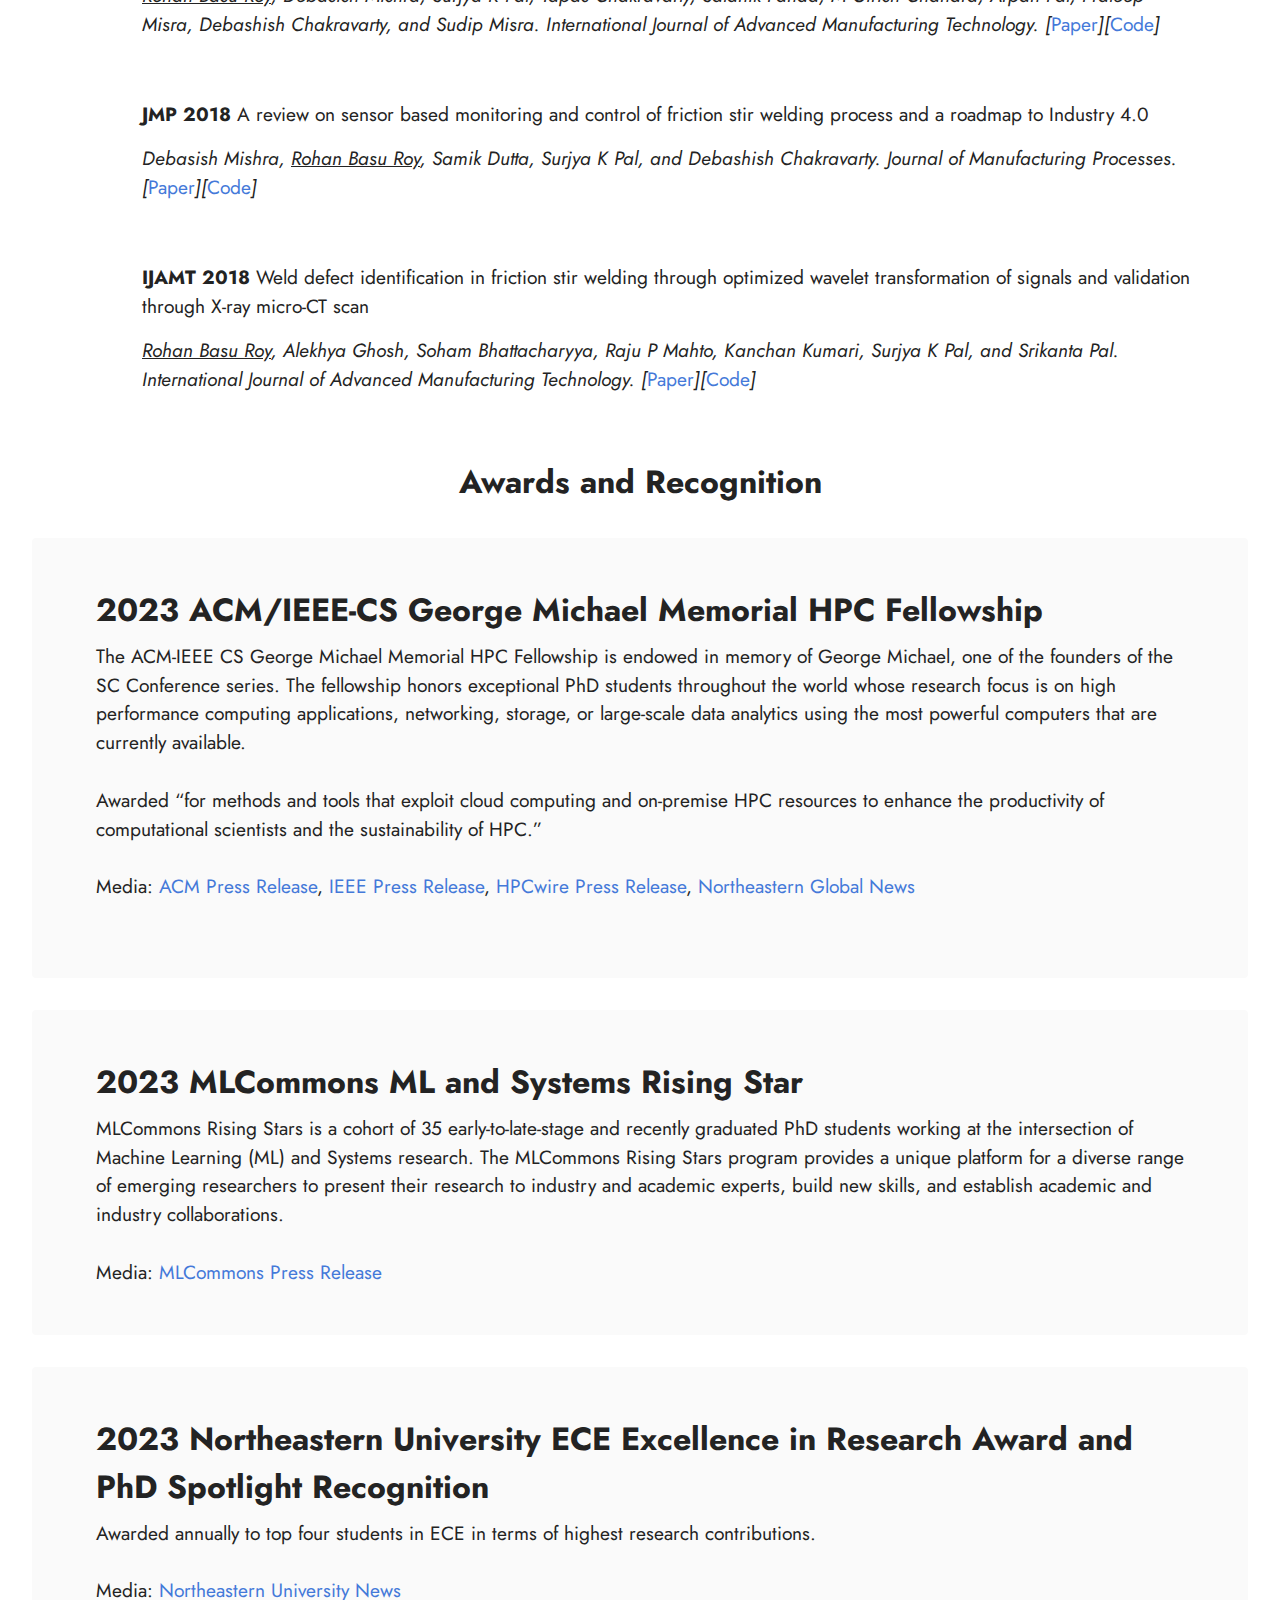
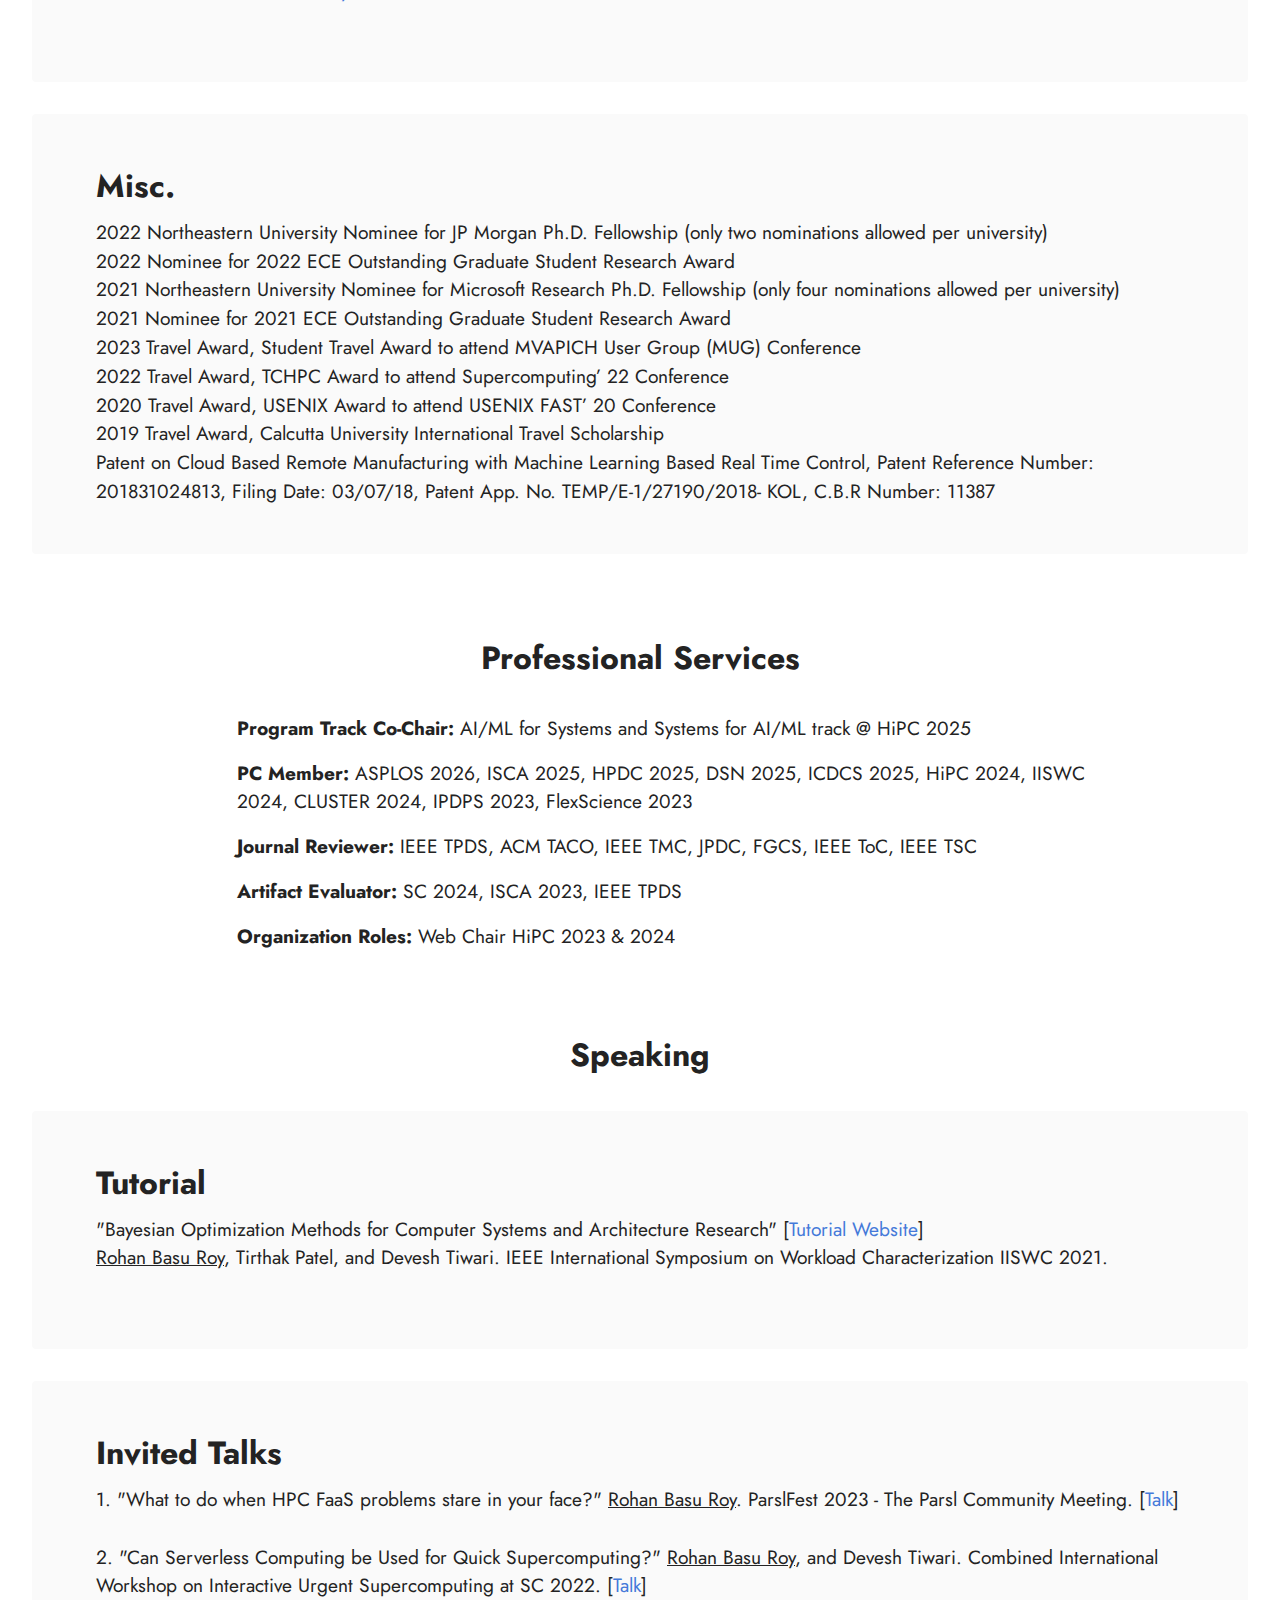
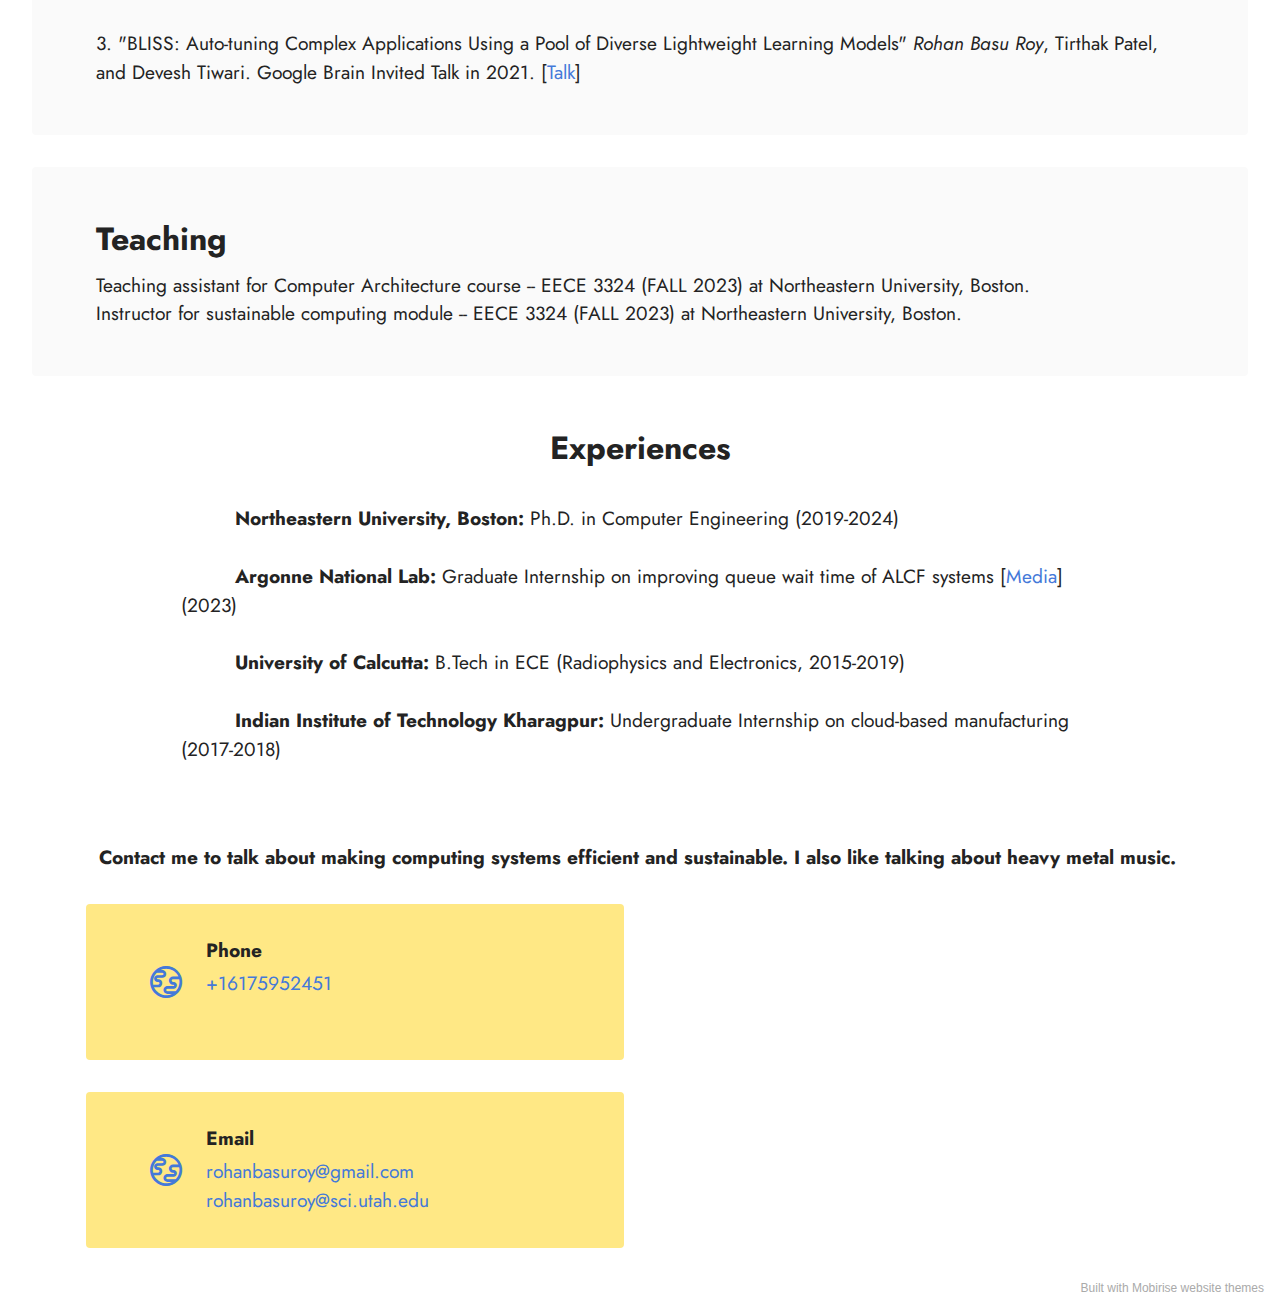
==== commit 3f7732ce: "create github pages" ====
--- a/index.html
+++ b/index.html
@@ -100,7 +100,7 @@
                 <h4 class="mbr-section-title mbr-fonts-style mb-4 display-5"><strong>Publications</strong></h4>
                 <div class="mbr-text mbr-fonts-style display-7">
                     <ul>
-                        <li><span style="font-size: 1.2rem;"><strong>SIGMETRICS 2025&nbsp;</strong>ForgetMeNot: Understanding and Modeling the Impact of&nbsp;</span><span style="font-size: 1.2rem;">Forever Chemicals Toward Sustainable Large-Scale&nbsp;</span><span style="font-size: 1.2rem;">Computing</span></li><li><span style="font-size: 1.2rem;"><em><u>Rohan Basu Roy</u>, Raghavendra Kanakagiri, Yankai Jiang, and Devesh Tiwari</em>. International Conference on Measurement and Modeling of Computer Systems. <em>[<a href="https://drive.google.com/file/d/1kb2A6TgtN-q6DqwC8dZCGAEubav2Q7St/view?usp=sharing" class="text-primary">Paper</a>][<a href="https://doi.org/10.5281/zenodo.15123079" class="text-primary">Code</a>]</em></span></li><li><span style="font-size: 1.2rem;"><strong><br></strong></span></li><li><span style="font-size: 1.2rem;"><strong>ASPLOS 2025 </strong>DarwinGame: Playing Tournaments for Tuning&nbsp;</span><span style="font-size: 1.2rem;">Applications in Noisy Cloud Environments.&nbsp;</span><br></li><li><em><u>Rohan Basu Roy</u>, Vijay Gadepally, and Devesh Tiwari,</em><span style="font-size: 1.2rem;">&nbsp;International Conference on Architectural Support for Programming Languages and Operating Systems Storage and Analysis. <em>[<a href="https://drive.google.com/file/d/1MfeXvmo-pkM1BrdQFKtHAZeYfCgHRMIa/view?usp=sharing" class="text-primary">Paper</a>][<a href="https://doi.org/10.5281/zenodo.14014918" class="text-primary">Code</a>]</em></span></li><li><span style="font-size: 1.2rem;"><em><br></em></span></li><li><span style="font-size: 1.2rem;"><strong>PPoPP 2025</strong><em>&nbsp;</em>WaterWise: Co-optimizing Carbon- and Water-Footprint Toward Environmentally Sustainable Cloud Computing</span></li><li><span style="font-size: 1.2rem;"><em>Yankai Jiang, <u>Rohan Basu Roy</u>, Raghavendra Kanakagiri, and Devesh Tiwari. International Symposium on Principles and Practice of Parallel Programming. [<a href="https://drive.google.com/file/d/1GWLqDWmH0hO3gCoJya_1p3iCwAwM287D/view?usp=sharing" class="text-primary">Paper</a>][<a href="https://zenodo.org/records/14583915" class="text-primary">Code</a>]</em></span></li><li><strong><br></strong></li><li><strong>SoCC 2024 </strong><span style="font-size: 1.2rem;">The Hidden Carbon Footprint of Serverless Computing</span></li><li><span style="font-size: 1.2rem;"><em><u>Rohan Basu Roy</u>, Raghavendra Kanakagiri, Yankai Jiang, and Devesh Tiwari, ACM Symposium on Cloud Computing.[<a href="https://drive.google.com/file/d/1EiMfjFvbpVDSsxYJTMzeQtzgxiCxQmzx/view?usp=sharing" class="text-primary">Paper</a>][<a href="https://drive.google.com/file/d/1EiMfjFvbpVDSsxYJTMzeQtzgxiCxQmzx/view?usp=sharing" class="text-primary">Code</a>]</em></span></li><li><strong><br></strong></li><li><strong>SC 2024 </strong><span style="font-size: 1.2rem;">ECOLIFE: Carbon-Aware Serverless Function Scheduling for Sustainable Computing</span><br></li><li><em>Yankai Jiang, <u>Rohan Basu Roy</u>, Baolin Li, and Devesh Tiwari. International Conference on High-Performance Computing, Networking, Storage and Analysis. [<a href="https://drive.google.com/file/d/1q1RBo1llvJONTdYAyYgfNGoHOY5scX1i/view?usp=sharing" class="text-primary">Paper</a>][<a href="https://zenodo.org/records/11003259" class="text-primary">Code</a>]&nbsp;</em></li><li><em><br></em></li><li><strong>SIGMETRICS 2024 </strong>StarShip: Mitigating I/O Bottlenecks in Serverless Computing for Scientific Workflows</li><li><em><u>Rohan Basu Roy</u>, and Devesh Tiwari</em>. <em>International Conference on Measurement and Modeling of Computer Systems. [<a href="https://dl.acm.org/doi/pdf/10.1145/3639028" class="text-primary">Paper</a>][<a href="https://zenodo.org/records/11480216" class="text-primary">Code</a>]</em></li><li><em><br></em></li><li><strong>ASPLOS 2024 </strong>CodeCrunch: Improving Serverless Performance via Function Compression and Cost-Aware Warmup Location Optimization</li><li><em><u>Rohan Basu Roy</u>, Tirthak Patel, Rohan Garg, and Devesh Tiwari. International Conference on Architectural Support for Programming Languages and Operating Systems Storage and Analysis. [<a href="https://drive.google.com/file/d/172cZjwfzBp1PzdQy_LiRn2HOlgDwowLl/view?usp=sharing" class="text-primary">Paper</a>][<a href="https://zenodo.org/doi/10.5281/zenodo.8347244" class="text-primary">Code</a>]</em></li><li><em><br></em></li><li><strong>ASPLOS 2024 </strong>RainbowCake: Mitigating Cold-starts in Serverless&nbsp;<span style="font-size: 1.2rem;">with Layer-wise Container Caching and Sharing</span></li><li><span style="font-size: 1.2rem;"><em>Hanfei Yu, <u>Rohan Basu Roy,</u>&nbsp;Christian Fontenot, Devesh Tiwari, Jian Li, Hong Zhang, Hao Wang, and Seung-Jong Park. International Conference on Architectural Support for Programming Languages and Operating Systems Storage and Analysis. [<a href="https://drive.google.com/file/d/1cU3APpNEgJu_3Bv6eS0euf_dpk6MkKGl/view?usp=sharing" class="text-primary">Paper</a>][<a href="https://zenodo.org/records/10072206" class="text-primary">Code</a>]</em></span></li><li><span style="font-size: 1.2rem;"><em><br></em></span></li><li><span style="font-size: 1.2rem;"><strong>SC 2023</strong><em>&nbsp;</em>Toward Sustainable HPC: Carbon Footprint Estimation and Environmental Implications of HPC Systems</span></li><li><span style="font-size: 1.2rem;"><em>Baolin Li, <u style="">Rohan Basu Roy</u>, Daniel Wang, Siddharth Samsi, Vijay Gadepally, and Devesh Tiwari</em>.<em> International Conference on High-Performance Computing, Networking, Storage and Analysis. [<a href="https://drive.google.com/file/d/1vQroiYzZOdQUAmdUuZQxhtUP1jPO2hpA/view?usp=sharing" class="text-primary">Paper</a>][<a href="https://github.com/boringlee24/sc23-sustainability" class="text-primary">Code</a>]&nbsp; &nbsp; &nbsp;</em></span><em>&nbsp;&nbsp;</em><span style="font-size: 1.2rem;">&nbsp;&nbsp;</span></li></ul><p><br></p><ul><li><strong>HPDC 2023&nbsp;</strong>ProPack: Executing Concurrent Serverless Functions Faster and Cheaper. </li><li><em><u>Rohan Basu Roy</u>, Tirthak Patel, Richmond Liew, Yadu Nand Babuji, Ryan Chard, and Devesh Tiwari.&nbsp; International Symposium on High-Performance Parallel and Distributed Computing. [<a href="https://drive.google.com/file/d/11wNU01npP7rwZ3iO1TEU-V0LnM-ORA1f/view?usp=sharing" class="text-primary">Paper</a>][<a href="https://github.com/rohanbasuroy/ProPack" class="text-primary">Code</a>]&nbsp; &nbsp; </em></li><li><em>&nbsp; &nbsp; &nbsp; &nbsp; &nbsp; &nbsp; &nbsp; &nbsp; &nbsp;</em><em>&nbsp; &nbsp; &nbsp; &nbsp;&nbsp;</em></li><li><strong>SC 2022&nbsp;</strong><span style="font-size: 1.2rem;">DayDream: Executing Dynamic Scientific Workflows on Serverless Platforms with&nbsp;</span><span style="font-size: 1.2rem;">Hot Starts</span></li><li><span style="font-size: 1.2rem;"><em><u>Rohan Basu Roy</u>, Tirthak Patel, and Devesh Tiwari. International Conference on High-Performance Computing, Networking, Storage and Analysis. [<a href="https://drive.google.com/file/d/125YLu0XnzpAqWkHv3fGvF8vgke5JFK4C/view?usp=sharing" class="text-primary">Paper</a>][<a href="https://zenodo.org/records/6941485" class="text-primary">Code</a>]&nbsp; &nbsp; &nbsp; &nbsp; &nbsp; &nbsp; &nbsp; &nbsp; &nbsp; &nbsp; &nbsp; &nbsp; &nbsp;</em></span></li><li><span style="font-size: 1.2rem;"><em><br></em></span></li><li><strong>ASPLOS 2022 </strong><span style="font-size: 1.2rem;">IceBreaker: Warming Serverless Functions Better with Heterogeneity</span></li><li><em><span style="font-size: 1.2rem;"><u>Rohan Basu Roy</u>, Tirthak Patel, and Devesh Tiwari. International Conference on&nbsp;</span>Architectural Support for Programming Languages and Operating Systems Storage and Analysis. [<a href="https://drive.google.com/file/d/1CeApmxZrsJdkebLAvHt2woqfGRtdMHoj/view?usp=sharing" class="text-primary">Paper</a>][<a href="https://zenodo.org/records/5748667" class="text-primary">Code</a>]</em></li><li><em><br></em></li>
+                        <li><span style="font-size: 1.2rem;"><strong>SIGMETRICS 2025&nbsp;</strong>ForgetMeNot: Understanding and Modeling the Impact of&nbsp;</span><span style="font-size: 1.2rem;">Forever Chemicals Toward Sustainable Large-Scale&nbsp;</span><span style="font-size: 1.2rem;">Computing</span></li><li><span style="font-size: 1.2rem;"><em><u>Rohan Basu Roy</u>, Raghavendra Kanakagiri, Yankai Jiang, and Devesh Tiwari</em>. International Conference on Measurement and Modeling of Computer Systems. <em>[<a href="https://drive.google.com/file/d/1kb2A6TgtN-q6DqwC8dZCGAEubav2Q7St/view?usp=sharing" class="text-primary">Paper</a>][<a href="https://doi.org/10.5281/zenodo.15123079" class="text-primary">Code</a>]</em></span></li><li><em><br></em></li><li><span style="font-size: 1.2rem;"><strong>HPDC 2025</strong></span><em>&nbsp;Privacy-preserving of HPC Traces for Data Sharing and Analysis.&nbsp;</em></li><li><em>Ana Veroneze Solórzano,&nbsp;</em><em><u>Rohan Basu Roy</u>, Devesh Tiwari, Jim Brandt, Benjamin Schwaller, and Sara Walton, I</em><span style="font-size: 1.2rem;">nternational Symposium on High-Performance Parallel and Distributed Computing.</span><em> [Paper][Code]&nbsp; &nbsp;</em></li><li><br></li><li><span style="font-size: 1.2rem;"><strong>ASPLOS 2025 </strong>DarwinGame: Playing Tournaments for Tuning&nbsp;</span><span style="font-size: 1.2rem;">Applications in Noisy Cloud Environments.&nbsp;</span><br></li><li><em><u>Rohan Basu Roy</u>, Vijay Gadepally, and Devesh Tiwari,</em><span style="font-size: 1.2rem;">&nbsp;International Conference on Architectural Support for Programming Languages and Operating Systems Storage and Analysis. <em>[<a href="https://drive.google.com/file/d/1MfeXvmo-pkM1BrdQFKtHAZeYfCgHRMIa/view?usp=sharing" class="text-primary">Paper</a>][<a href="https://doi.org/10.5281/zenodo.14014918" class="text-primary">Code</a>]</em></span></li><li><span style="font-size: 1.2rem;"><em><br></em></span></li><li><span style="font-size: 1.2rem;"><strong>PPoPP 2025</strong><em>&nbsp;</em>WaterWise: Co-optimizing Carbon- and Water-Footprint Toward Environmentally Sustainable Cloud Computing</span></li><li><span style="font-size: 1.2rem;"><em>Yankai Jiang, <u>Rohan Basu Roy</u>, Raghavendra Kanakagiri, and Devesh Tiwari. International Symposium on Principles and Practice of Parallel Programming. [<a href="https://drive.google.com/file/d/1GWLqDWmH0hO3gCoJya_1p3iCwAwM287D/view?usp=sharing" class="text-primary">Paper</a>][<a href="https://zenodo.org/records/14583915" class="text-primary">Code</a>]</em></span></li><li><strong><br></strong></li><li><strong>SoCC 2024 </strong><span style="font-size: 1.2rem;">The Hidden Carbon Footprint of Serverless Computing</span></li><li><span style="font-size: 1.2rem;"><em><u>Rohan Basu Roy</u>, Raghavendra Kanakagiri, Yankai Jiang, and Devesh Tiwari, ACM Symposium on Cloud Computing.[<a href="https://drive.google.com/file/d/1EiMfjFvbpVDSsxYJTMzeQtzgxiCxQmzx/view?usp=sharing" class="text-primary">Paper</a>][<a href="https://drive.google.com/file/d/1EiMfjFvbpVDSsxYJTMzeQtzgxiCxQmzx/view?usp=sharing" class="text-primary">Code</a>]</em></span></li><li><strong><br></strong></li><li><strong>SC 2024 </strong><span style="font-size: 1.2rem;">ECOLIFE: Carbon-Aware Serverless Function Scheduling for Sustainable Computing</span><br></li><li><em>Yankai Jiang, <u>Rohan Basu Roy</u>, Baolin Li, and Devesh Tiwari. International Conference on High-Performance Computing, Networking, Storage and Analysis. [<a href="https://drive.google.com/file/d/1q1RBo1llvJONTdYAyYgfNGoHOY5scX1i/view?usp=sharing" class="text-primary">Paper</a>][<a href="https://zenodo.org/records/11003259" class="text-primary">Code</a>]&nbsp;</em></li><li><em><br></em></li><li><strong>SIGMETRICS 2024 </strong>StarShip: Mitigating I/O Bottlenecks in Serverless Computing for Scientific Workflows</li><li><em><u>Rohan Basu Roy</u>, and Devesh Tiwari</em>. <em>International Conference on Measurement and Modeling of Computer Systems. [<a href="https://dl.acm.org/doi/pdf/10.1145/3639028" class="text-primary">Paper</a>][<a href="https://zenodo.org/records/11480216" class="text-primary">Code</a>]</em></li><li><em><br></em></li><li><strong>ASPLOS 2024 </strong>CodeCrunch: Improving Serverless Performance via Function Compression and Cost-Aware Warmup Location Optimization</li><li><em><u>Rohan Basu Roy</u>, Tirthak Patel, Rohan Garg, and Devesh Tiwari. International Conference on Architectural Support for Programming Languages and Operating Systems Storage and Analysis. [<a href="https://drive.google.com/file/d/172cZjwfzBp1PzdQy_LiRn2HOlgDwowLl/view?usp=sharing" class="text-primary">Paper</a>][<a href="https://zenodo.org/doi/10.5281/zenodo.8347244" class="text-primary">Code</a>]</em></li><li><em><br></em></li><li><strong>ASPLOS 2024 </strong>RainbowCake: Mitigating Cold-starts in Serverless&nbsp;<span style="font-size: 1.2rem;">with Layer-wise Container Caching and Sharing</span></li><li><span style="font-size: 1.2rem;"><em>Hanfei Yu, <u>Rohan Basu Roy,</u>&nbsp;Christian Fontenot, Devesh Tiwari, Jian Li, Hong Zhang, Hao Wang, and Seung-Jong Park. International Conference on Architectural Support for Programming Languages and Operating Systems Storage and Analysis. [<a href="https://drive.google.com/file/d/1cU3APpNEgJu_3Bv6eS0euf_dpk6MkKGl/view?usp=sharing" class="text-primary">Paper</a>][<a href="https://zenodo.org/records/10072206" class="text-primary">Code</a>]</em></span></li><li><span style="font-size: 1.2rem;"><em><br></em></span></li><li><span style="font-size: 1.2rem;"><strong>SC 2023</strong><em>&nbsp;</em>Toward Sustainable HPC: Carbon Footprint Estimation and Environmental Implications of HPC Systems</span></li><li><span style="font-size: 1.2rem;"><em>Baolin Li, <u style="">Rohan Basu Roy</u>, Daniel Wang, Siddharth Samsi, Vijay Gadepally, and Devesh Tiwari</em>.<em> International Conference on High-Performance Computing, Networking, Storage and Analysis. [<a href="https://drive.google.com/file/d/1vQroiYzZOdQUAmdUuZQxhtUP1jPO2hpA/view?usp=sharing" class="text-primary">Paper</a>][<a href="https://github.com/boringlee24/sc23-sustainability" class="text-primary">Code</a>]&nbsp; &nbsp; &nbsp;</em></span><em>&nbsp;&nbsp;</em><span style="font-size: 1.2rem;">&nbsp;&nbsp;</span></li></ul><p><br></p><ul><li><strong>HPDC 2023&nbsp;</strong>ProPack: Executing Concurrent Serverless Functions Faster and Cheaper. </li><li><em><u>Rohan Basu Roy</u>, Tirthak Patel, Richmond Liew, Yadu Nand Babuji, Ryan Chard, and Devesh Tiwari.&nbsp; International Symposium on High-Performance Parallel and Distributed Computing. [<a href="https://drive.google.com/file/d/11wNU01npP7rwZ3iO1TEU-V0LnM-ORA1f/view?usp=sharing" class="text-primary">Paper</a>][<a href="https://github.com/rohanbasuroy/ProPack" class="text-primary">Code</a>]&nbsp; &nbsp; </em></li><li><em>&nbsp; &nbsp; &nbsp; &nbsp; &nbsp; &nbsp; &nbsp; &nbsp; &nbsp;</em><em>&nbsp; &nbsp; &nbsp; &nbsp;&nbsp;</em></li><li><strong>SC 2022&nbsp;</strong><span style="font-size: 1.2rem;">DayDream: Executing Dynamic Scientific Workflows on Serverless Platforms with&nbsp;</span><span style="font-size: 1.2rem;">Hot Starts</span></li><li><span style="font-size: 1.2rem;"><em><u>Rohan Basu Roy</u>, Tirthak Patel, and Devesh Tiwari. International Conference on High-Performance Computing, Networking, Storage and Analysis. [<a href="https://drive.google.com/file/d/125YLu0XnzpAqWkHv3fGvF8vgke5JFK4C/view?usp=sharing" class="text-primary">Paper</a>][<a href="https://zenodo.org/records/6941485" class="text-primary">Code</a>]&nbsp; &nbsp; &nbsp; &nbsp; &nbsp; &nbsp; &nbsp; &nbsp; &nbsp; &nbsp; &nbsp; &nbsp; &nbsp;</em></span></li><li><span style="font-size: 1.2rem;"><em><br></em></span></li><li><strong>ASPLOS 2022 </strong><span style="font-size: 1.2rem;">IceBreaker: Warming Serverless Functions Better with Heterogeneity</span></li><li><em><span style="font-size: 1.2rem;"><u>Rohan Basu Roy</u>, Tirthak Patel, and Devesh Tiwari. International Conference on&nbsp;</span>Architectural Support for Programming Languages and Operating Systems Storage and Analysis. [<a href="https://drive.google.com/file/d/1CeApmxZrsJdkebLAvHt2woqfGRtdMHoj/view?usp=sharing" class="text-primary">Paper</a>][<a href="https://zenodo.org/records/5748667" class="text-primary">Code</a>]</em></li><li><em><br></em></li>
                     </ul>
                 </div>
             </div>
@@ -342,11 +342,11 @@
                 </div>
             </div>
             <div class="map-wrapper col-12 col-md-6">
-                <div class="google-map"><iframe frameborder="0" style="border:0" src="https://www.google.com/maps/embed/v1/place?key=AIzaSyB7QWkvlxV39ZsyKvhZRjPGVqlJFvxxNkw&amp;q=72 Central Campus Dr, Salt Lake City, UT 84112" allowfullscreen=""></iframe></div>
-            </div>
-        </div>
-    </div>
-</section><section style="background-color: #fff; font-family: -apple-system, BlinkMacSystemFont, 'Segoe UI', 'Roboto', 'Helvetica Neue', Arial, sans-serif; color:#aaa; font-size:12px; padding: 0; align-items: center; display: flex;"><a href="https://mobirise.site/m" style="flex: 1 1; height: 3rem; padding-left: 1rem;"></a><p style="flex: 0 0 auto; margin:0; padding-right:1rem;"><a href="https://mobirise.site/r" style="color:#aaa;">This web page</a> was started with Mobirise theme</p></section><script src="assets/bootstrap/js/bootstrap.bundle.min.js"></script>  <script src="assets/smoothscroll/smooth-scroll.js"></script>  <script src="assets/ytplayer/index.js"></script>  <script src="assets/dropdown/js/navbar-dropdown.js"></script>  <script src="assets/theme/js/script.js"></script>  
+                <div class="google-map"><iframe frameborder="0" style="border:0" src="https://www.google.com/maps/embed/v1/place?key=AIzaSyBQ55g-IgRRgXrd803PTWDTb7kd6aAitNQ&amp;q=72 Central Campus Dr, Salt Lake City, UT 84112" allowfullscreen=""></iframe></div>
+            </div>
+        </div>
+    </div>
+</section><section style="background-color: #fff; font-family: -apple-system, BlinkMacSystemFont, 'Segoe UI', 'Roboto', 'Helvetica Neue', Arial, sans-serif; color:#aaa; font-size:12px; padding: 0; align-items: center; display: flex;"><a href="https://mobirise.site/h" style="flex: 1 1; height: 3rem; padding-left: 1rem;"></a><p style="flex: 0 0 auto; margin:0; padding-right:1rem;">Built with <a href="https://mobirise.site/b" style="color:#aaa;">Mobirise</a> website themes</p></section><script src="assets/bootstrap/js/bootstrap.bundle.min.js"></script>  <script src="assets/smoothscroll/smooth-scroll.js"></script>  <script src="assets/ytplayer/index.js"></script>  <script src="assets/dropdown/js/navbar-dropdown.js"></script>  <script src="assets/theme/js/script.js"></script>  
   
   
 </body>
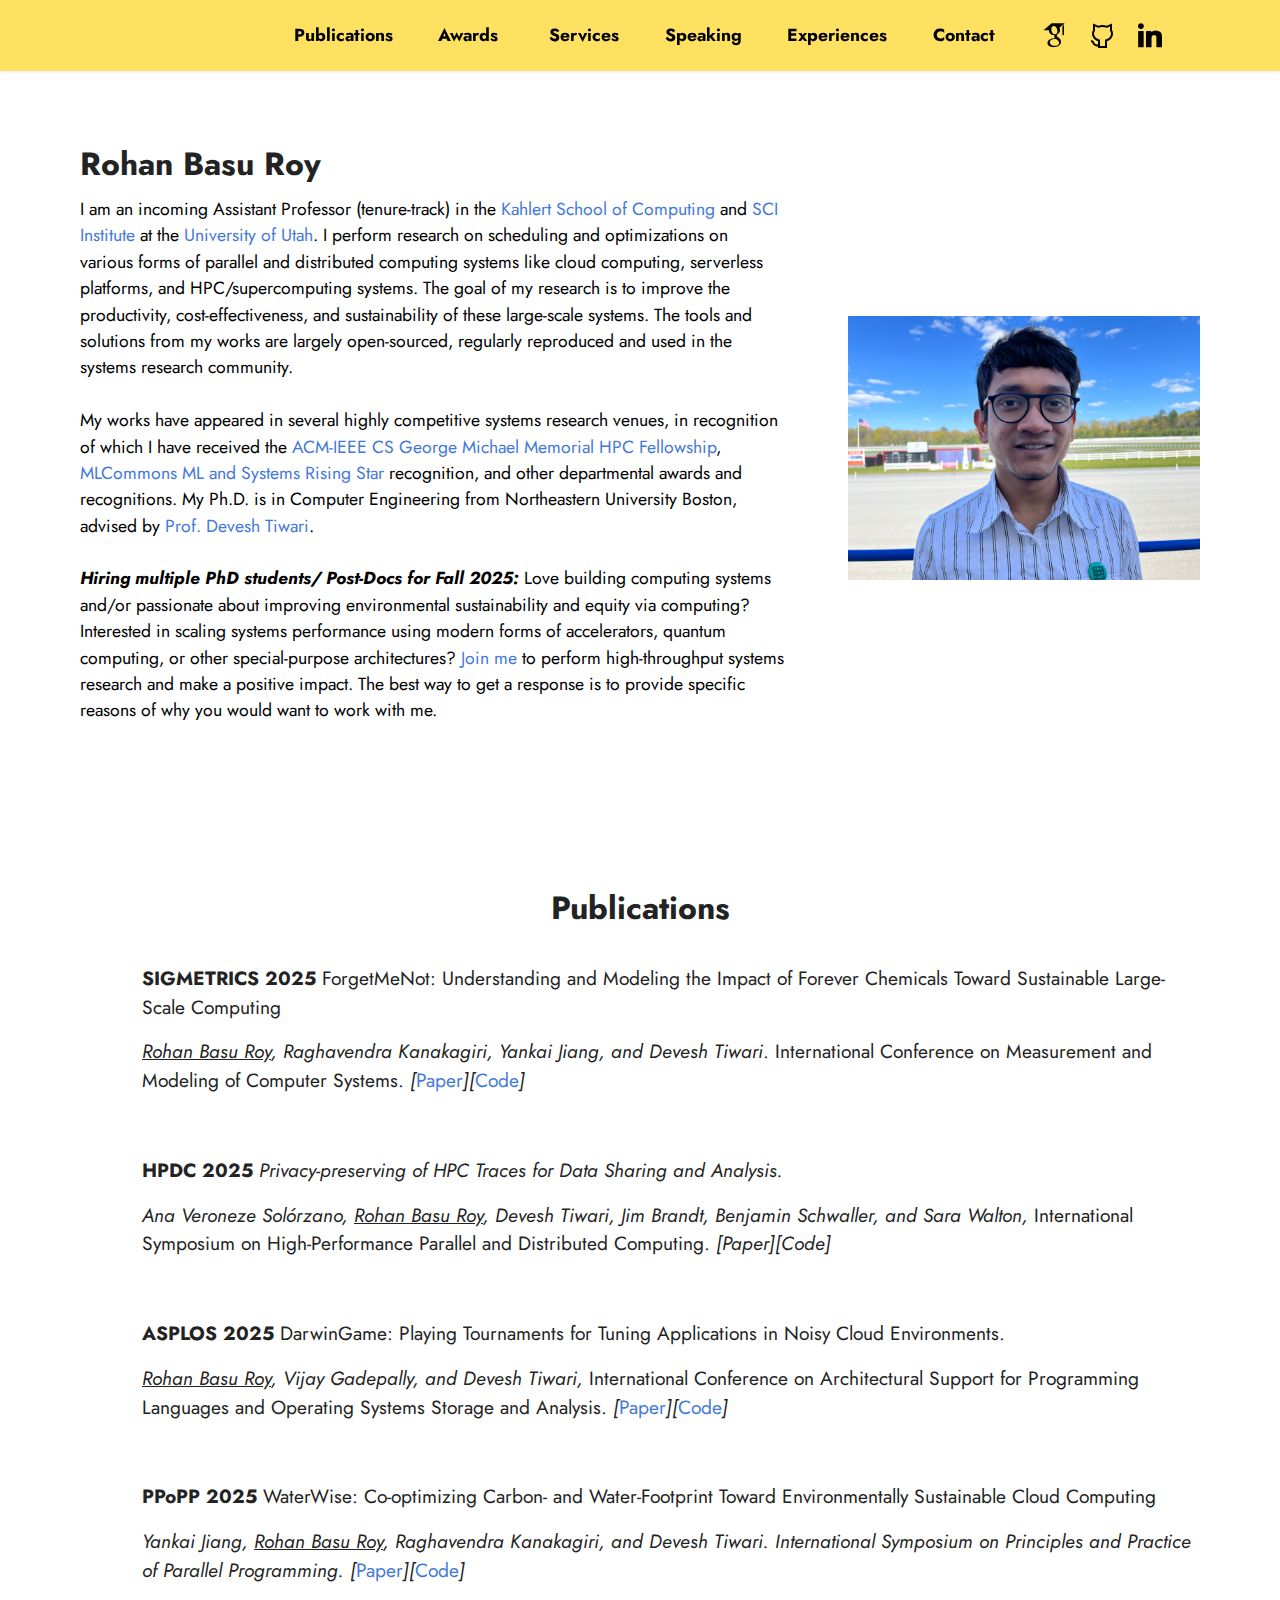
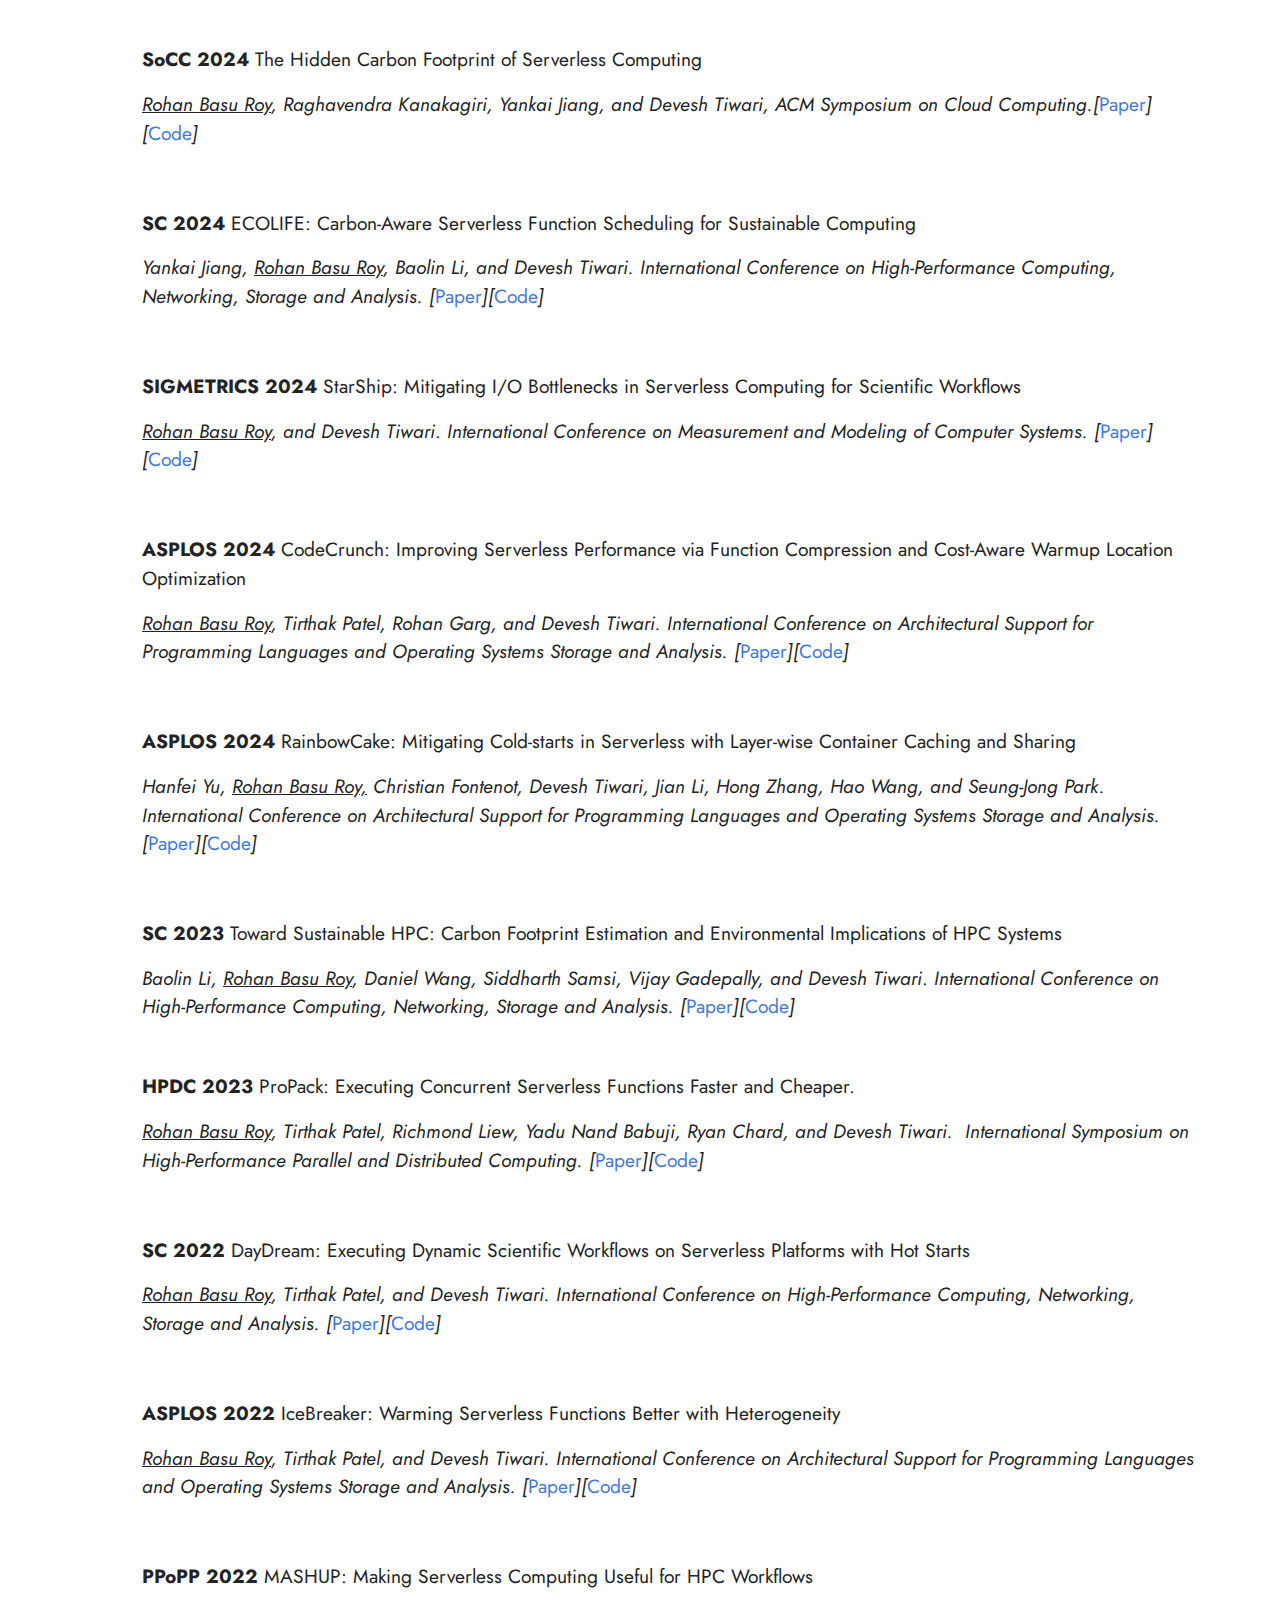
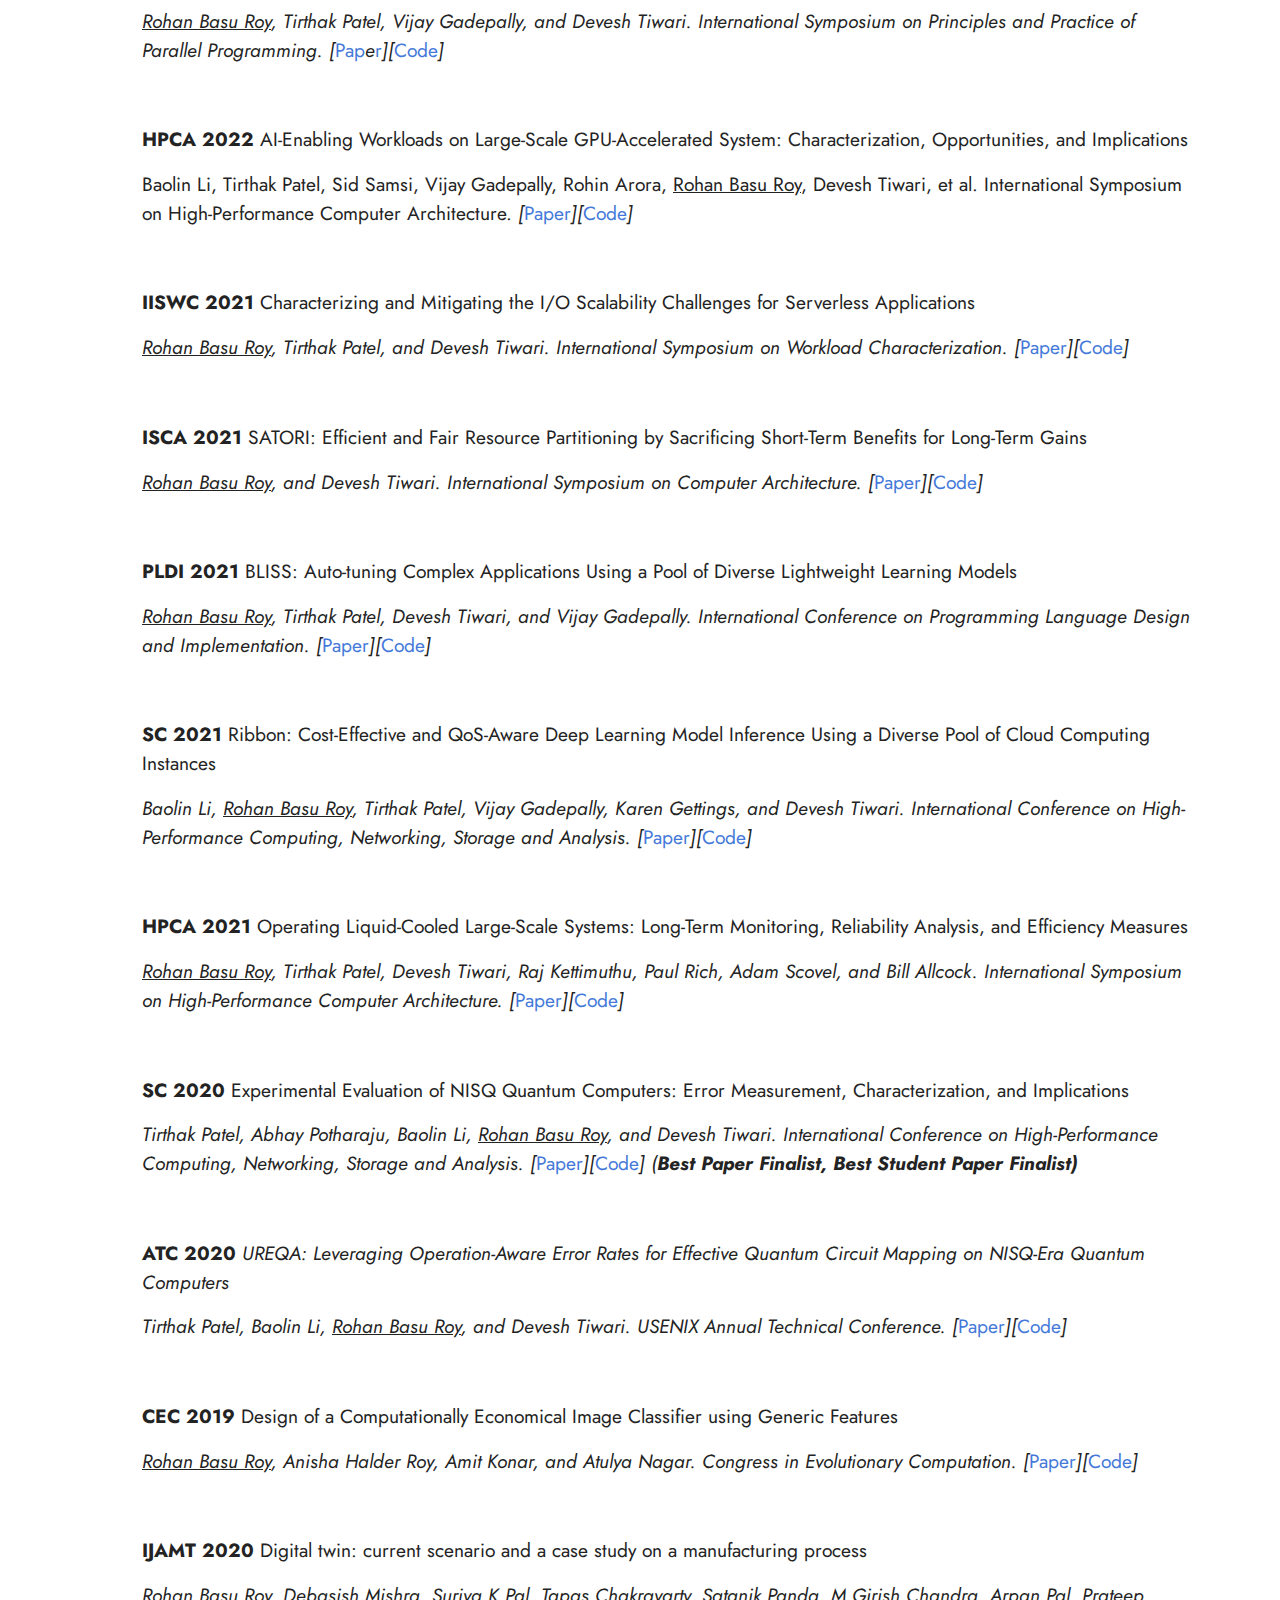
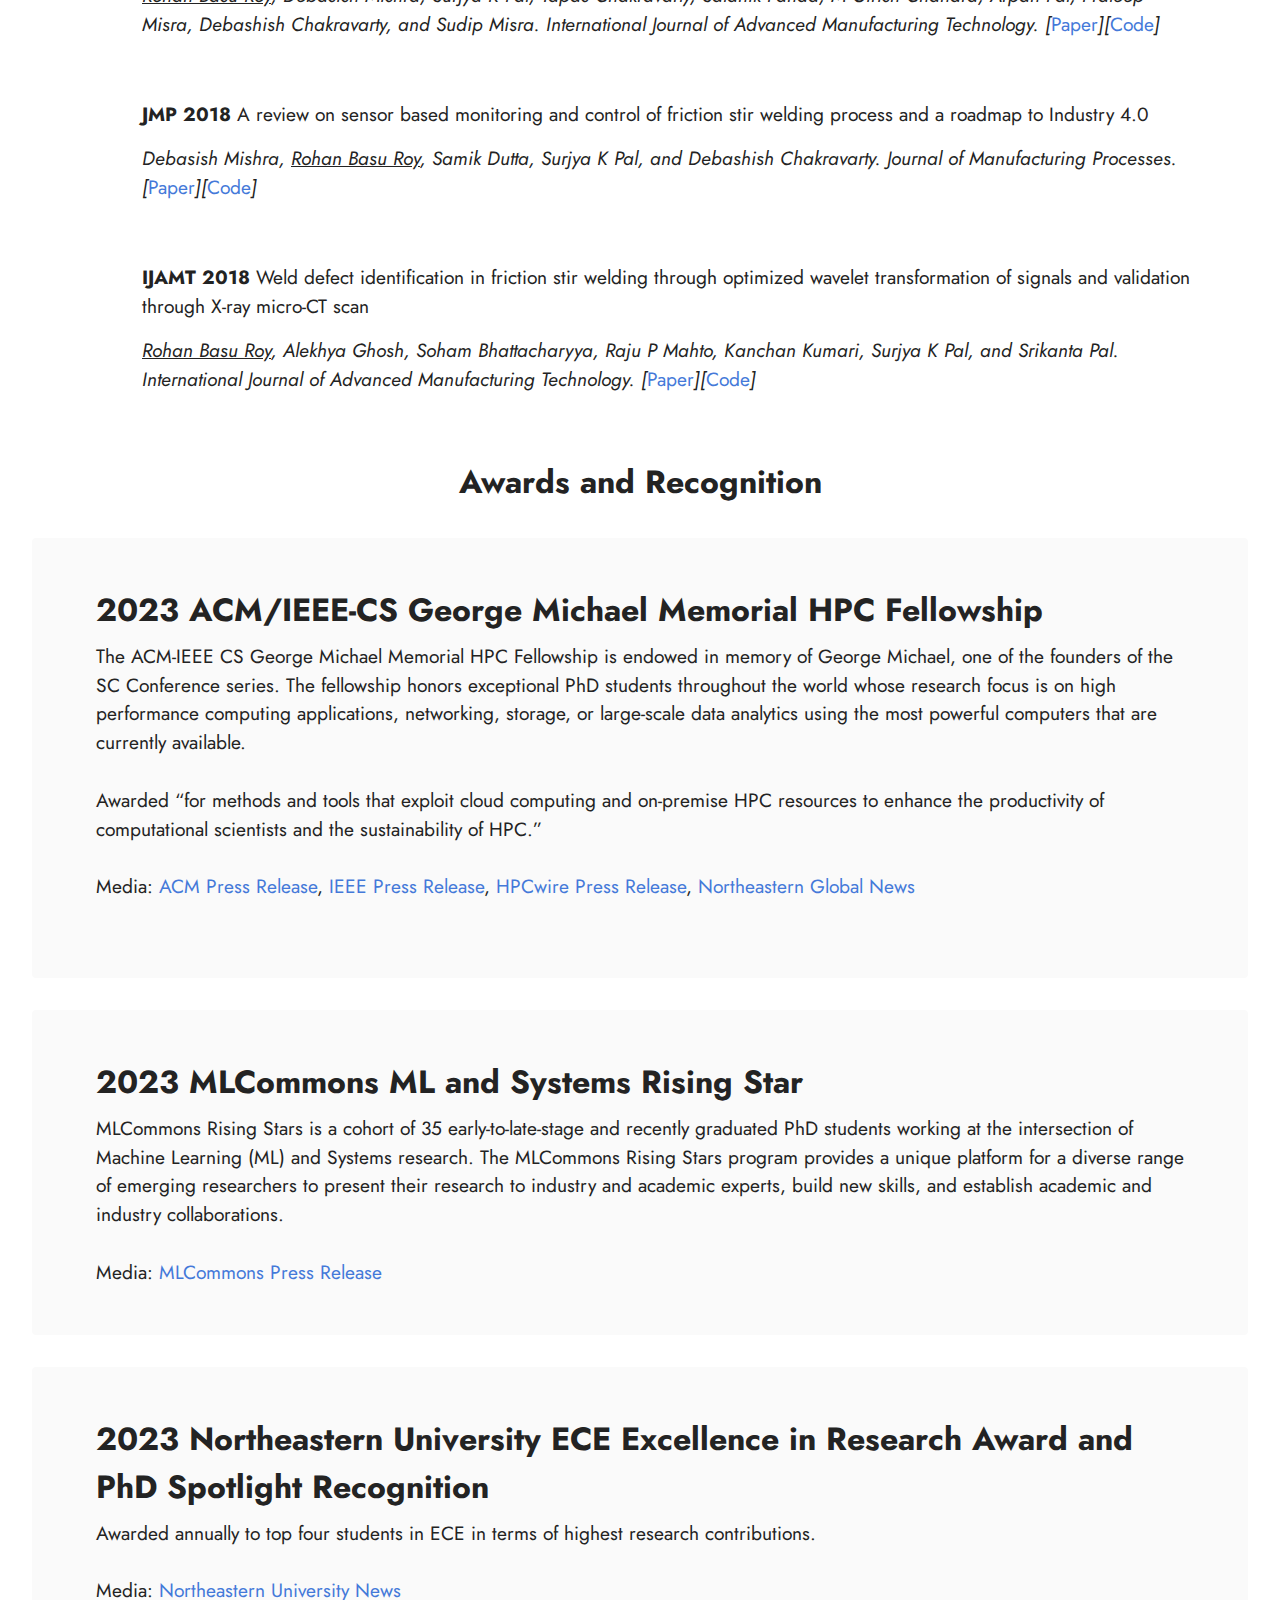
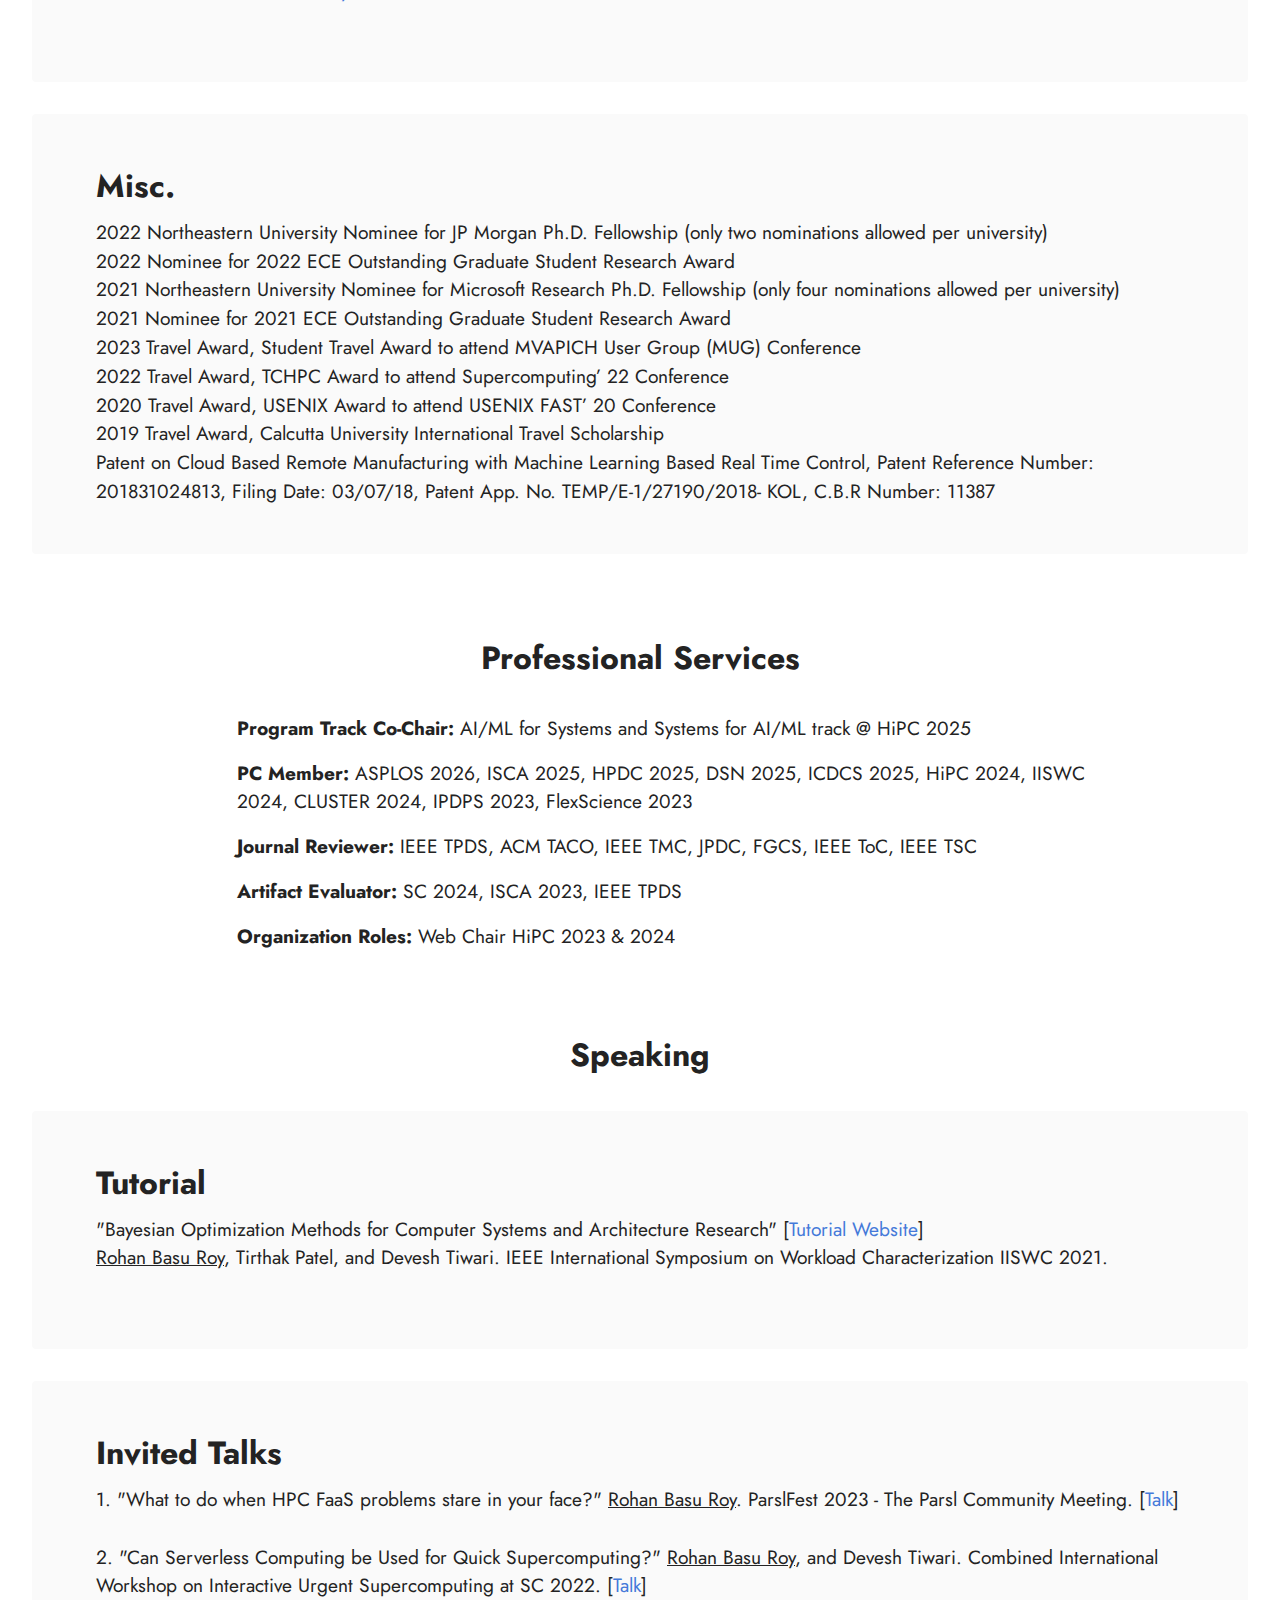
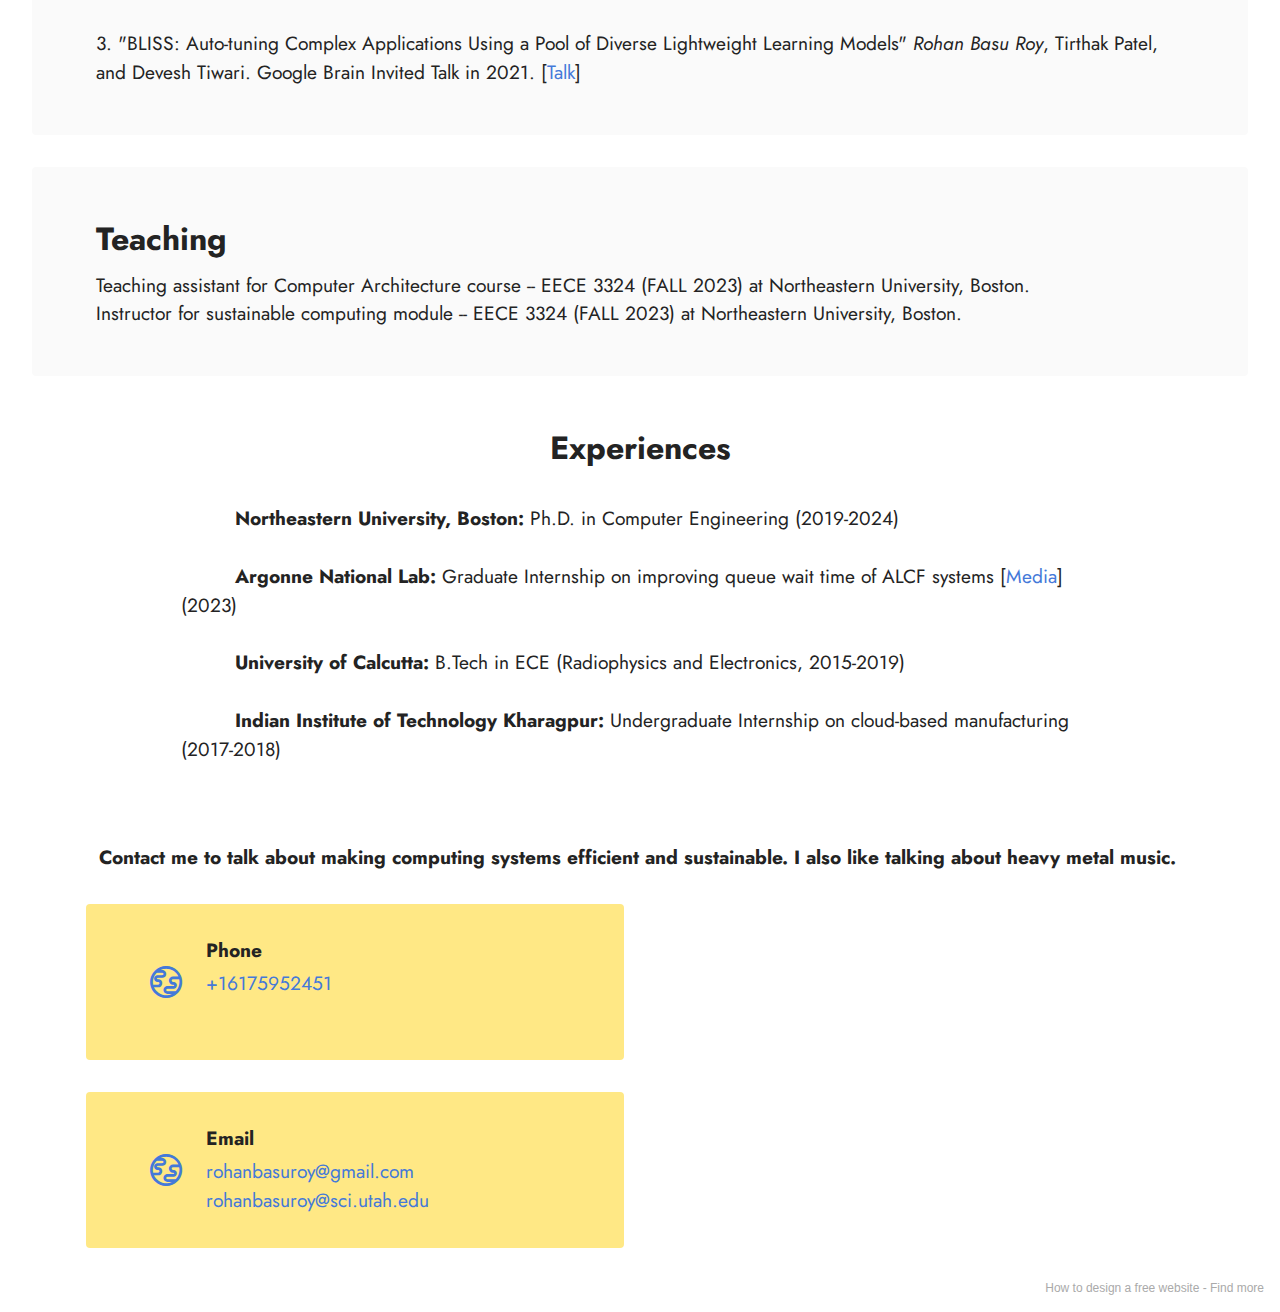
==== commit 95f1e659: "create github pages" ====
--- a/index.html
+++ b/index.html
@@ -100,7 +100,7 @@
                 <h4 class="mbr-section-title mbr-fonts-style mb-4 display-5"><strong>Publications</strong></h4>
                 <div class="mbr-text mbr-fonts-style display-7">
                     <ul>
-                        <li><span style="font-size: 1.2rem;"><strong>SIGMETRICS 2025&nbsp;</strong>ForgetMeNot: Understanding and Modeling the Impact of&nbsp;</span><span style="font-size: 1.2rem;">Forever Chemicals Toward Sustainable Large-Scale&nbsp;</span><span style="font-size: 1.2rem;">Computing</span></li><li><span style="font-size: 1.2rem;"><em><u>Rohan Basu Roy</u>, Raghavendra Kanakagiri, Yankai Jiang, and Devesh Tiwari</em>. International Conference on Measurement and Modeling of Computer Systems. <em>[<a href="https://drive.google.com/file/d/1kb2A6TgtN-q6DqwC8dZCGAEubav2Q7St/view?usp=sharing" class="text-primary">Paper</a>][<a href="https://doi.org/10.5281/zenodo.15123079" class="text-primary">Code</a>]</em></span></li><li><em><br></em></li><li><span style="font-size: 1.2rem;"><strong>HPDC 2025</strong></span><em>&nbsp;Privacy-preserving of HPC Traces for Data Sharing and Analysis.&nbsp;</em></li><li><em>Ana Veroneze Solórzano,&nbsp;</em><em><u>Rohan Basu Roy</u>, Devesh Tiwari, Jim Brandt, Benjamin Schwaller, and Sara Walton, I</em><span style="font-size: 1.2rem;">nternational Symposium on High-Performance Parallel and Distributed Computing.</span><em> [Paper][Code]&nbsp; &nbsp;</em></li><li><br></li><li><span style="font-size: 1.2rem;"><strong>ASPLOS 2025 </strong>DarwinGame: Playing Tournaments for Tuning&nbsp;</span><span style="font-size: 1.2rem;">Applications in Noisy Cloud Environments.&nbsp;</span><br></li><li><em><u>Rohan Basu Roy</u>, Vijay Gadepally, and Devesh Tiwari,</em><span style="font-size: 1.2rem;">&nbsp;International Conference on Architectural Support for Programming Languages and Operating Systems Storage and Analysis. <em>[<a href="https://drive.google.com/file/d/1MfeXvmo-pkM1BrdQFKtHAZeYfCgHRMIa/view?usp=sharing" class="text-primary">Paper</a>][<a href="https://doi.org/10.5281/zenodo.14014918" class="text-primary">Code</a>]</em></span></li><li><span style="font-size: 1.2rem;"><em><br></em></span></li><li><span style="font-size: 1.2rem;"><strong>PPoPP 2025</strong><em>&nbsp;</em>WaterWise: Co-optimizing Carbon- and Water-Footprint Toward Environmentally Sustainable Cloud Computing</span></li><li><span style="font-size: 1.2rem;"><em>Yankai Jiang, <u>Rohan Basu Roy</u>, Raghavendra Kanakagiri, and Devesh Tiwari. International Symposium on Principles and Practice of Parallel Programming. [<a href="https://drive.google.com/file/d/1GWLqDWmH0hO3gCoJya_1p3iCwAwM287D/view?usp=sharing" class="text-primary">Paper</a>][<a href="https://zenodo.org/records/14583915" class="text-primary">Code</a>]</em></span></li><li><strong><br></strong></li><li><strong>SoCC 2024 </strong><span style="font-size: 1.2rem;">The Hidden Carbon Footprint of Serverless Computing</span></li><li><span style="font-size: 1.2rem;"><em><u>Rohan Basu Roy</u>, Raghavendra Kanakagiri, Yankai Jiang, and Devesh Tiwari, ACM Symposium on Cloud Computing.[<a href="https://drive.google.com/file/d/1EiMfjFvbpVDSsxYJTMzeQtzgxiCxQmzx/view?usp=sharing" class="text-primary">Paper</a>][<a href="https://drive.google.com/file/d/1EiMfjFvbpVDSsxYJTMzeQtzgxiCxQmzx/view?usp=sharing" class="text-primary">Code</a>]</em></span></li><li><strong><br></strong></li><li><strong>SC 2024 </strong><span style="font-size: 1.2rem;">ECOLIFE: Carbon-Aware Serverless Function Scheduling for Sustainable Computing</span><br></li><li><em>Yankai Jiang, <u>Rohan Basu Roy</u>, Baolin Li, and Devesh Tiwari. International Conference on High-Performance Computing, Networking, Storage and Analysis. [<a href="https://drive.google.com/file/d/1q1RBo1llvJONTdYAyYgfNGoHOY5scX1i/view?usp=sharing" class="text-primary">Paper</a>][<a href="https://zenodo.org/records/11003259" class="text-primary">Code</a>]&nbsp;</em></li><li><em><br></em></li><li><strong>SIGMETRICS 2024 </strong>StarShip: Mitigating I/O Bottlenecks in Serverless Computing for Scientific Workflows</li><li><em><u>Rohan Basu Roy</u>, and Devesh Tiwari</em>. <em>International Conference on Measurement and Modeling of Computer Systems. [<a href="https://dl.acm.org/doi/pdf/10.1145/3639028" class="text-primary">Paper</a>][<a href="https://zenodo.org/records/11480216" class="text-primary">Code</a>]</em></li><li><em><br></em></li><li><strong>ASPLOS 2024 </strong>CodeCrunch: Improving Serverless Performance via Function Compression and Cost-Aware Warmup Location Optimization</li><li><em><u>Rohan Basu Roy</u>, Tirthak Patel, Rohan Garg, and Devesh Tiwari. International Conference on Architectural Support for Programming Languages and Operating Systems Storage and Analysis. [<a href="https://drive.google.com/file/d/172cZjwfzBp1PzdQy_LiRn2HOlgDwowLl/view?usp=sharing" class="text-primary">Paper</a>][<a href="https://zenodo.org/doi/10.5281/zenodo.8347244" class="text-primary">Code</a>]</em></li><li><em><br></em></li><li><strong>ASPLOS 2024 </strong>RainbowCake: Mitigating Cold-starts in Serverless&nbsp;<span style="font-size: 1.2rem;">with Layer-wise Container Caching and Sharing</span></li><li><span style="font-size: 1.2rem;"><em>Hanfei Yu, <u>Rohan Basu Roy,</u>&nbsp;Christian Fontenot, Devesh Tiwari, Jian Li, Hong Zhang, Hao Wang, and Seung-Jong Park. International Conference on Architectural Support for Programming Languages and Operating Systems Storage and Analysis. [<a href="https://drive.google.com/file/d/1cU3APpNEgJu_3Bv6eS0euf_dpk6MkKGl/view?usp=sharing" class="text-primary">Paper</a>][<a href="https://zenodo.org/records/10072206" class="text-primary">Code</a>]</em></span></li><li><span style="font-size: 1.2rem;"><em><br></em></span></li><li><span style="font-size: 1.2rem;"><strong>SC 2023</strong><em>&nbsp;</em>Toward Sustainable HPC: Carbon Footprint Estimation and Environmental Implications of HPC Systems</span></li><li><span style="font-size: 1.2rem;"><em>Baolin Li, <u style="">Rohan Basu Roy</u>, Daniel Wang, Siddharth Samsi, Vijay Gadepally, and Devesh Tiwari</em>.<em> International Conference on High-Performance Computing, Networking, Storage and Analysis. [<a href="https://drive.google.com/file/d/1vQroiYzZOdQUAmdUuZQxhtUP1jPO2hpA/view?usp=sharing" class="text-primary">Paper</a>][<a href="https://github.com/boringlee24/sc23-sustainability" class="text-primary">Code</a>]&nbsp; &nbsp; &nbsp;</em></span><em>&nbsp;&nbsp;</em><span style="font-size: 1.2rem;">&nbsp;&nbsp;</span></li></ul><p><br></p><ul><li><strong>HPDC 2023&nbsp;</strong>ProPack: Executing Concurrent Serverless Functions Faster and Cheaper. </li><li><em><u>Rohan Basu Roy</u>, Tirthak Patel, Richmond Liew, Yadu Nand Babuji, Ryan Chard, and Devesh Tiwari.&nbsp; International Symposium on High-Performance Parallel and Distributed Computing. [<a href="https://drive.google.com/file/d/11wNU01npP7rwZ3iO1TEU-V0LnM-ORA1f/view?usp=sharing" class="text-primary">Paper</a>][<a href="https://github.com/rohanbasuroy/ProPack" class="text-primary">Code</a>]&nbsp; &nbsp; </em></li><li><em>&nbsp; &nbsp; &nbsp; &nbsp; &nbsp; &nbsp; &nbsp; &nbsp; &nbsp;</em><em>&nbsp; &nbsp; &nbsp; &nbsp;&nbsp;</em></li><li><strong>SC 2022&nbsp;</strong><span style="font-size: 1.2rem;">DayDream: Executing Dynamic Scientific Workflows on Serverless Platforms with&nbsp;</span><span style="font-size: 1.2rem;">Hot Starts</span></li><li><span style="font-size: 1.2rem;"><em><u>Rohan Basu Roy</u>, Tirthak Patel, and Devesh Tiwari. International Conference on High-Performance Computing, Networking, Storage and Analysis. [<a href="https://drive.google.com/file/d/125YLu0XnzpAqWkHv3fGvF8vgke5JFK4C/view?usp=sharing" class="text-primary">Paper</a>][<a href="https://zenodo.org/records/6941485" class="text-primary">Code</a>]&nbsp; &nbsp; &nbsp; &nbsp; &nbsp; &nbsp; &nbsp; &nbsp; &nbsp; &nbsp; &nbsp; &nbsp; &nbsp;</em></span></li><li><span style="font-size: 1.2rem;"><em><br></em></span></li><li><strong>ASPLOS 2022 </strong><span style="font-size: 1.2rem;">IceBreaker: Warming Serverless Functions Better with Heterogeneity</span></li><li><em><span style="font-size: 1.2rem;"><u>Rohan Basu Roy</u>, Tirthak Patel, and Devesh Tiwari. International Conference on&nbsp;</span>Architectural Support for Programming Languages and Operating Systems Storage and Analysis. [<a href="https://drive.google.com/file/d/1CeApmxZrsJdkebLAvHt2woqfGRtdMHoj/view?usp=sharing" class="text-primary">Paper</a>][<a href="https://zenodo.org/records/5748667" class="text-primary">Code</a>]</em></li><li><em><br></em></li>
+                        <li><span style="font-size: 1.2rem;"><strong>SIGMETRICS 2025&nbsp;</strong>ForgetMeNot: Understanding and Modeling the Impact of&nbsp;</span><span style="font-size: 1.2rem;">Forever Chemicals Toward Sustainable Large-Scale&nbsp;</span><span style="font-size: 1.2rem;">Computing</span></li><li><span style="font-size: 1.2rem;"><em><u>Rohan Basu Roy</u>, Raghavendra Kanakagiri, Yankai Jiang, and Devesh Tiwari</em>. International Conference on Measurement and Modeling of Computer Systems. <em>[<a href="https://drive.google.com/file/d/1kb2A6TgtN-q6DqwC8dZCGAEubav2Q7St/view?usp=sharing" class="text-primary">Paper</a>][<a href="https://doi.org/10.5281/zenodo.15123079" class="text-primary">Code</a>]</em></span></li><li><em><br></em></li><li><span style="font-size: 1.2rem;"><strong>HPDC 2025</strong></span><em>&nbsp;Privacy-preserving of HPC Traces for Data Sharing and Analysis.&nbsp;</em></li><li><em>Ana Veroneze Solórzano,&nbsp;</em><em><u>Rohan Basu Roy</u>, Devesh Tiwari, Jim Brandt, Benjamin Schwaller, and Sara Walton, </em><span style="font-size: 1.2rem;">I</span><span style="font-size: 1.2rem;">nternational Symposium on High-Performance Parallel and Distributed Computing.</span><em> [Paper][Code]&nbsp; &nbsp;</em></li><li><br></li><li><span style="font-size: 1.2rem;"><strong>ASPLOS 2025 </strong>DarwinGame: Playing Tournaments for Tuning&nbsp;</span><span style="font-size: 1.2rem;">Applications in Noisy Cloud Environments.&nbsp;</span><br></li><li><em><u>Rohan Basu Roy</u>, Vijay Gadepally, and Devesh Tiwari,</em><span style="font-size: 1.2rem;">&nbsp;International Conference on Architectural Support for Programming Languages and Operating Systems Storage and Analysis. <em>[<a href="https://drive.google.com/file/d/1MfeXvmo-pkM1BrdQFKtHAZeYfCgHRMIa/view?usp=sharing" class="text-primary">Paper</a>][<a href="https://doi.org/10.5281/zenodo.14014918" class="text-primary">Code</a>]</em></span></li><li><span style="font-size: 1.2rem;"><em><br></em></span></li><li><span style="font-size: 1.2rem;"><strong>PPoPP 2025</strong><em>&nbsp;</em>WaterWise: Co-optimizing Carbon- and Water-Footprint Toward Environmentally Sustainable Cloud Computing</span></li><li><span style="font-size: 1.2rem;"><em>Yankai Jiang, <u>Rohan Basu Roy</u>, Raghavendra Kanakagiri, and Devesh Tiwari. International Symposium on Principles and Practice of Parallel Programming. [<a href="https://drive.google.com/file/d/1GWLqDWmH0hO3gCoJya_1p3iCwAwM287D/view?usp=sharing" class="text-primary">Paper</a>][<a href="https://zenodo.org/records/14583915" class="text-primary">Code</a>]</em></span></li><li><strong><br></strong></li><li><strong>SoCC 2024 </strong><span style="font-size: 1.2rem;">The Hidden Carbon Footprint of Serverless Computing</span></li><li><span style="font-size: 1.2rem;"><em><u>Rohan Basu Roy</u>, Raghavendra Kanakagiri, Yankai Jiang, and Devesh Tiwari, ACM Symposium on Cloud Computing.[<a href="https://drive.google.com/file/d/1EiMfjFvbpVDSsxYJTMzeQtzgxiCxQmzx/view?usp=sharing" class="text-primary">Paper</a>][<a href="https://drive.google.com/file/d/1EiMfjFvbpVDSsxYJTMzeQtzgxiCxQmzx/view?usp=sharing" class="text-primary">Code</a>]</em></span></li><li><strong><br></strong></li><li><strong>SC 2024 </strong><span style="font-size: 1.2rem;">ECOLIFE: Carbon-Aware Serverless Function Scheduling for Sustainable Computing</span><br></li><li><em>Yankai Jiang, <u>Rohan Basu Roy</u>, Baolin Li, and Devesh Tiwari. International Conference on High-Performance Computing, Networking, Storage and Analysis. [<a href="https://drive.google.com/file/d/1q1RBo1llvJONTdYAyYgfNGoHOY5scX1i/view?usp=sharing" class="text-primary">Paper</a>][<a href="https://zenodo.org/records/11003259" class="text-primary">Code</a>]&nbsp;</em></li><li><em><br></em></li><li><strong>SIGMETRICS 2024 </strong>StarShip: Mitigating I/O Bottlenecks in Serverless Computing for Scientific Workflows</li><li><em><u>Rohan Basu Roy</u>, and Devesh Tiwari</em>. <em>International Conference on Measurement and Modeling of Computer Systems. [<a href="https://dl.acm.org/doi/pdf/10.1145/3639028" class="text-primary">Paper</a>][<a href="https://zenodo.org/records/11480216" class="text-primary">Code</a>]</em></li><li><em><br></em></li><li><strong>ASPLOS 2024 </strong>CodeCrunch: Improving Serverless Performance via Function Compression and Cost-Aware Warmup Location Optimization</li><li><em><u>Rohan Basu Roy</u>, Tirthak Patel, Rohan Garg, and Devesh Tiwari. International Conference on Architectural Support for Programming Languages and Operating Systems Storage and Analysis. [<a href="https://drive.google.com/file/d/172cZjwfzBp1PzdQy_LiRn2HOlgDwowLl/view?usp=sharing" class="text-primary">Paper</a>][<a href="https://zenodo.org/doi/10.5281/zenodo.8347244" class="text-primary">Code</a>]</em></li><li><em><br></em></li><li><strong>ASPLOS 2024 </strong>RainbowCake: Mitigating Cold-starts in Serverless&nbsp;<span style="font-size: 1.2rem;">with Layer-wise Container Caching and Sharing</span></li><li><span style="font-size: 1.2rem;"><em>Hanfei Yu, <u>Rohan Basu Roy,</u>&nbsp;Christian Fontenot, Devesh Tiwari, Jian Li, Hong Zhang, Hao Wang, and Seung-Jong Park. International Conference on Architectural Support for Programming Languages and Operating Systems Storage and Analysis. [<a href="https://drive.google.com/file/d/1cU3APpNEgJu_3Bv6eS0euf_dpk6MkKGl/view?usp=sharing" class="text-primary">Paper</a>][<a href="https://zenodo.org/records/10072206" class="text-primary">Code</a>]</em></span></li><li><span style="font-size: 1.2rem;"><em><br></em></span></li><li><span style="font-size: 1.2rem;"><strong>SC 2023</strong><em>&nbsp;</em>Toward Sustainable HPC: Carbon Footprint Estimation and Environmental Implications of HPC Systems</span></li><li><span style="font-size: 1.2rem;"><em>Baolin Li, <u style="">Rohan Basu Roy</u>, Daniel Wang, Siddharth Samsi, Vijay Gadepally, and Devesh Tiwari</em>.<em> International Conference on High-Performance Computing, Networking, Storage and Analysis. [<a href="https://drive.google.com/file/d/1vQroiYzZOdQUAmdUuZQxhtUP1jPO2hpA/view?usp=sharing" class="text-primary">Paper</a>][<a href="https://github.com/boringlee24/sc23-sustainability" class="text-primary">Code</a>]&nbsp; &nbsp; &nbsp;</em></span><em>&nbsp;&nbsp;</em><span style="font-size: 1.2rem;">&nbsp;&nbsp;</span></li></ul><p><br></p><ul><li><strong>HPDC 2023&nbsp;</strong>ProPack: Executing Concurrent Serverless Functions Faster and Cheaper. </li><li><em><u>Rohan Basu Roy</u>, Tirthak Patel, Richmond Liew, Yadu Nand Babuji, Ryan Chard, and Devesh Tiwari.&nbsp; International Symposium on High-Performance Parallel and Distributed Computing. [<a href="https://drive.google.com/file/d/11wNU01npP7rwZ3iO1TEU-V0LnM-ORA1f/view?usp=sharing" class="text-primary">Paper</a>][<a href="https://github.com/rohanbasuroy/ProPack" class="text-primary">Code</a>]&nbsp; &nbsp; </em></li><li><em>&nbsp; &nbsp; &nbsp; &nbsp; &nbsp; &nbsp; &nbsp; &nbsp; &nbsp;</em><em>&nbsp; &nbsp; &nbsp; &nbsp;&nbsp;</em></li><li><strong>SC 2022&nbsp;</strong><span style="font-size: 1.2rem;">DayDream: Executing Dynamic Scientific Workflows on Serverless Platforms with&nbsp;</span><span style="font-size: 1.2rem;">Hot Starts</span></li><li><span style="font-size: 1.2rem;"><em><u>Rohan Basu Roy</u>, Tirthak Patel, and Devesh Tiwari. International Conference on High-Performance Computing, Networking, Storage and Analysis. [<a href="https://drive.google.com/file/d/125YLu0XnzpAqWkHv3fGvF8vgke5JFK4C/view?usp=sharing" class="text-primary">Paper</a>][<a href="https://zenodo.org/records/6941485" class="text-primary">Code</a>]&nbsp; &nbsp; &nbsp; &nbsp; &nbsp; &nbsp; &nbsp; &nbsp; &nbsp; &nbsp; &nbsp; &nbsp; &nbsp;</em></span></li><li><span style="font-size: 1.2rem;"><em><br></em></span></li><li><strong>ASPLOS 2022 </strong><span style="font-size: 1.2rem;">IceBreaker: Warming Serverless Functions Better with Heterogeneity</span></li><li><em><span style="font-size: 1.2rem;"><u>Rohan Basu Roy</u>, Tirthak Patel, and Devesh Tiwari. International Conference on&nbsp;</span>Architectural Support for Programming Languages and Operating Systems Storage and Analysis. [<a href="https://drive.google.com/file/d/1CeApmxZrsJdkebLAvHt2woqfGRtdMHoj/view?usp=sharing" class="text-primary">Paper</a>][<a href="https://zenodo.org/records/5748667" class="text-primary">Code</a>]</em></li><li><em><br></em></li>
                     </ul>
                 </div>
             </div>
@@ -342,11 +342,11 @@
                 </div>
             </div>
             <div class="map-wrapper col-12 col-md-6">
-                <div class="google-map"><iframe frameborder="0" style="border:0" src="https://www.google.com/maps/embed/v1/place?key=AIzaSyBQ55g-IgRRgXrd803PTWDTb7kd6aAitNQ&amp;q=72 Central Campus Dr, Salt Lake City, UT 84112" allowfullscreen=""></iframe></div>
-            </div>
-        </div>
-    </div>
-</section><section style="background-color: #fff; font-family: -apple-system, BlinkMacSystemFont, 'Segoe UI', 'Roboto', 'Helvetica Neue', Arial, sans-serif; color:#aaa; font-size:12px; padding: 0; align-items: center; display: flex;"><a href="https://mobirise.site/h" style="flex: 1 1; height: 3rem; padding-left: 1rem;"></a><p style="flex: 0 0 auto; margin:0; padding-right:1rem;">Built with <a href="https://mobirise.site/b" style="color:#aaa;">Mobirise</a> website themes</p></section><script src="assets/bootstrap/js/bootstrap.bundle.min.js"></script>  <script src="assets/smoothscroll/smooth-scroll.js"></script>  <script src="assets/ytplayer/index.js"></script>  <script src="assets/dropdown/js/navbar-dropdown.js"></script>  <script src="assets/theme/js/script.js"></script>  
+                <div class="google-map"><iframe frameborder="0" style="border:0" src="https://www.google.com/maps/embed/v1/place?key=AIzaSyAtXm0x23nRCgazjDV2Kl3GTHRP411ougQ&amp;q=72 Central Campus Dr, Salt Lake City, UT 84112" allowfullscreen=""></iframe></div>
+            </div>
+        </div>
+    </div>
+</section><section style="background-color: #fff; font-family: -apple-system, BlinkMacSystemFont, 'Segoe UI', 'Roboto', 'Helvetica Neue', Arial, sans-serif; color:#aaa; font-size:12px; padding: 0; align-items: center; display: flex;"><a href="https://mobirise.site/h" style="flex: 1 1; height: 3rem; padding-left: 1rem;"></a><p style="flex: 0 0 auto; margin:0; padding-right:1rem;">How to design a free website - <a href="https://mobirise.site/x" style="color:#aaa;">Find more</a></p></section><script src="assets/bootstrap/js/bootstrap.bundle.min.js"></script>  <script src="assets/smoothscroll/smooth-scroll.js"></script>  <script src="assets/ytplayer/index.js"></script>  <script src="assets/dropdown/js/navbar-dropdown.js"></script>  <script src="assets/theme/js/script.js"></script>  
   
   
 </body>
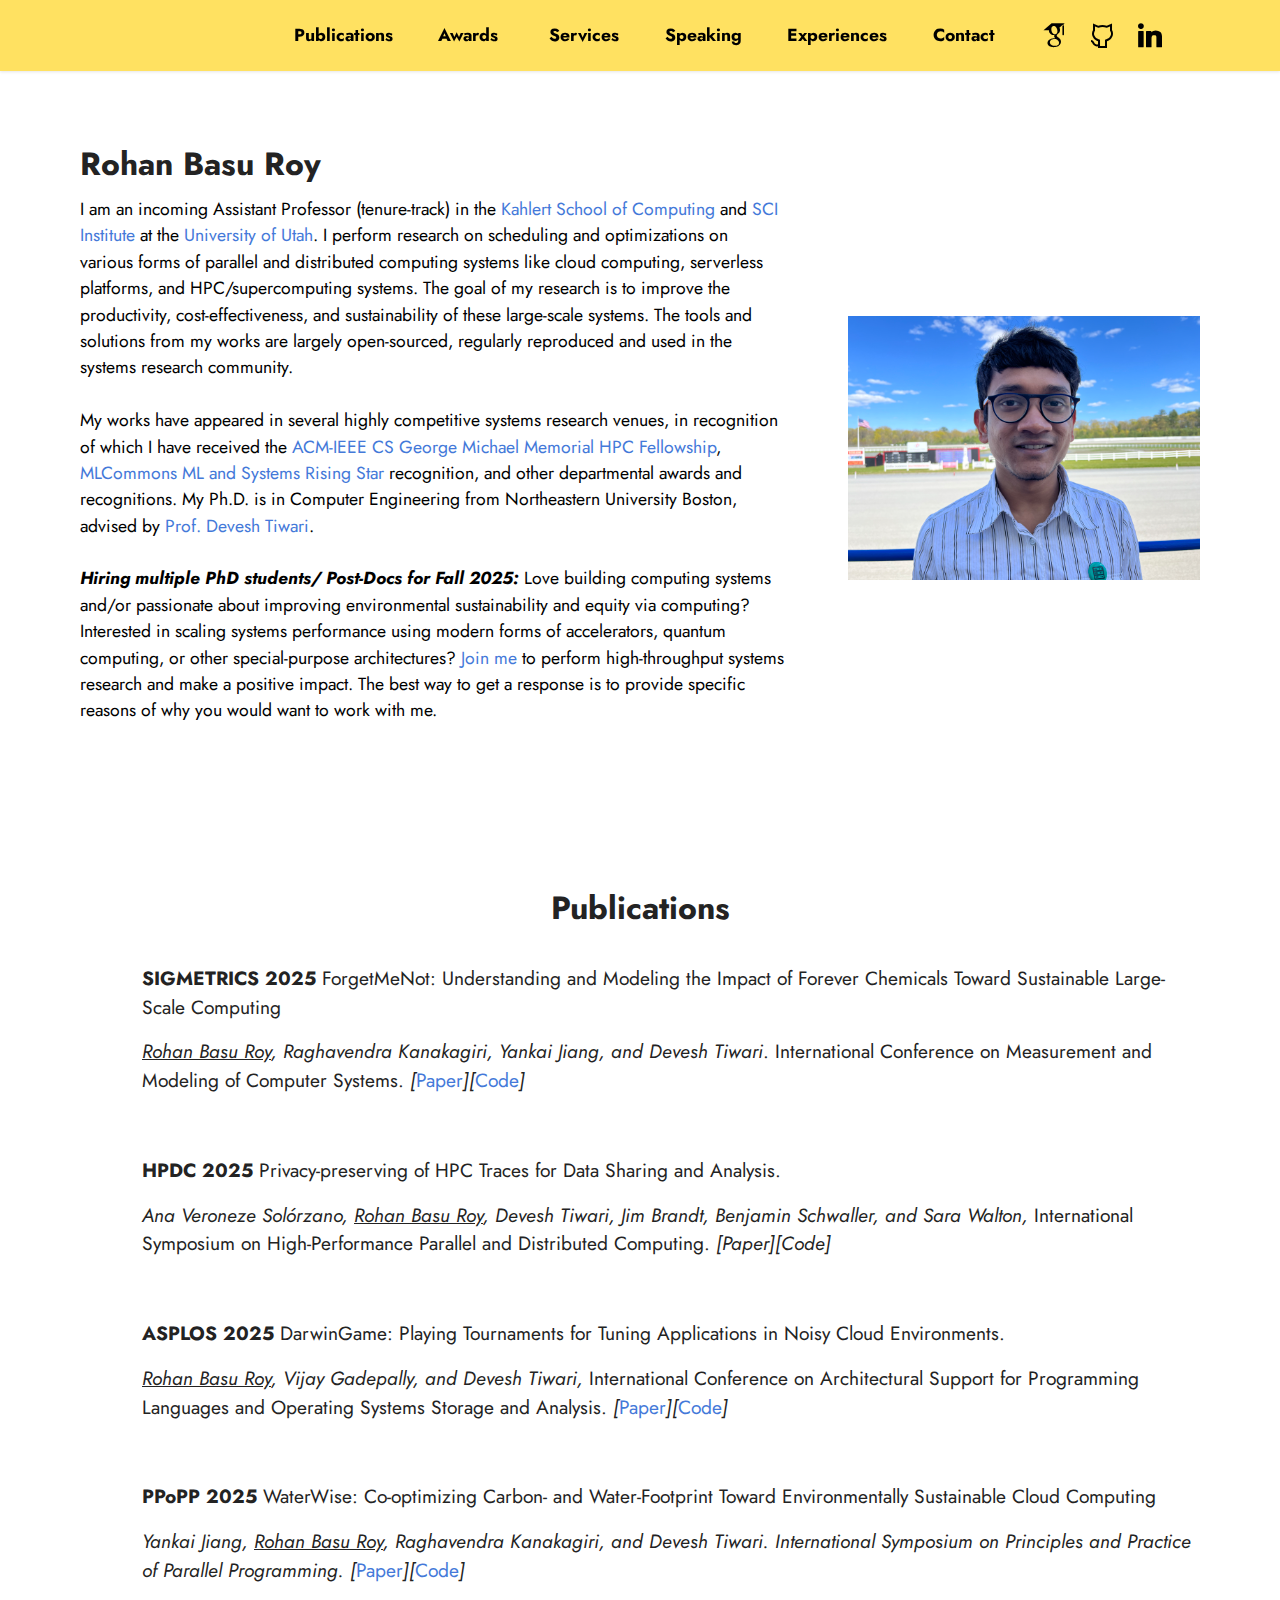
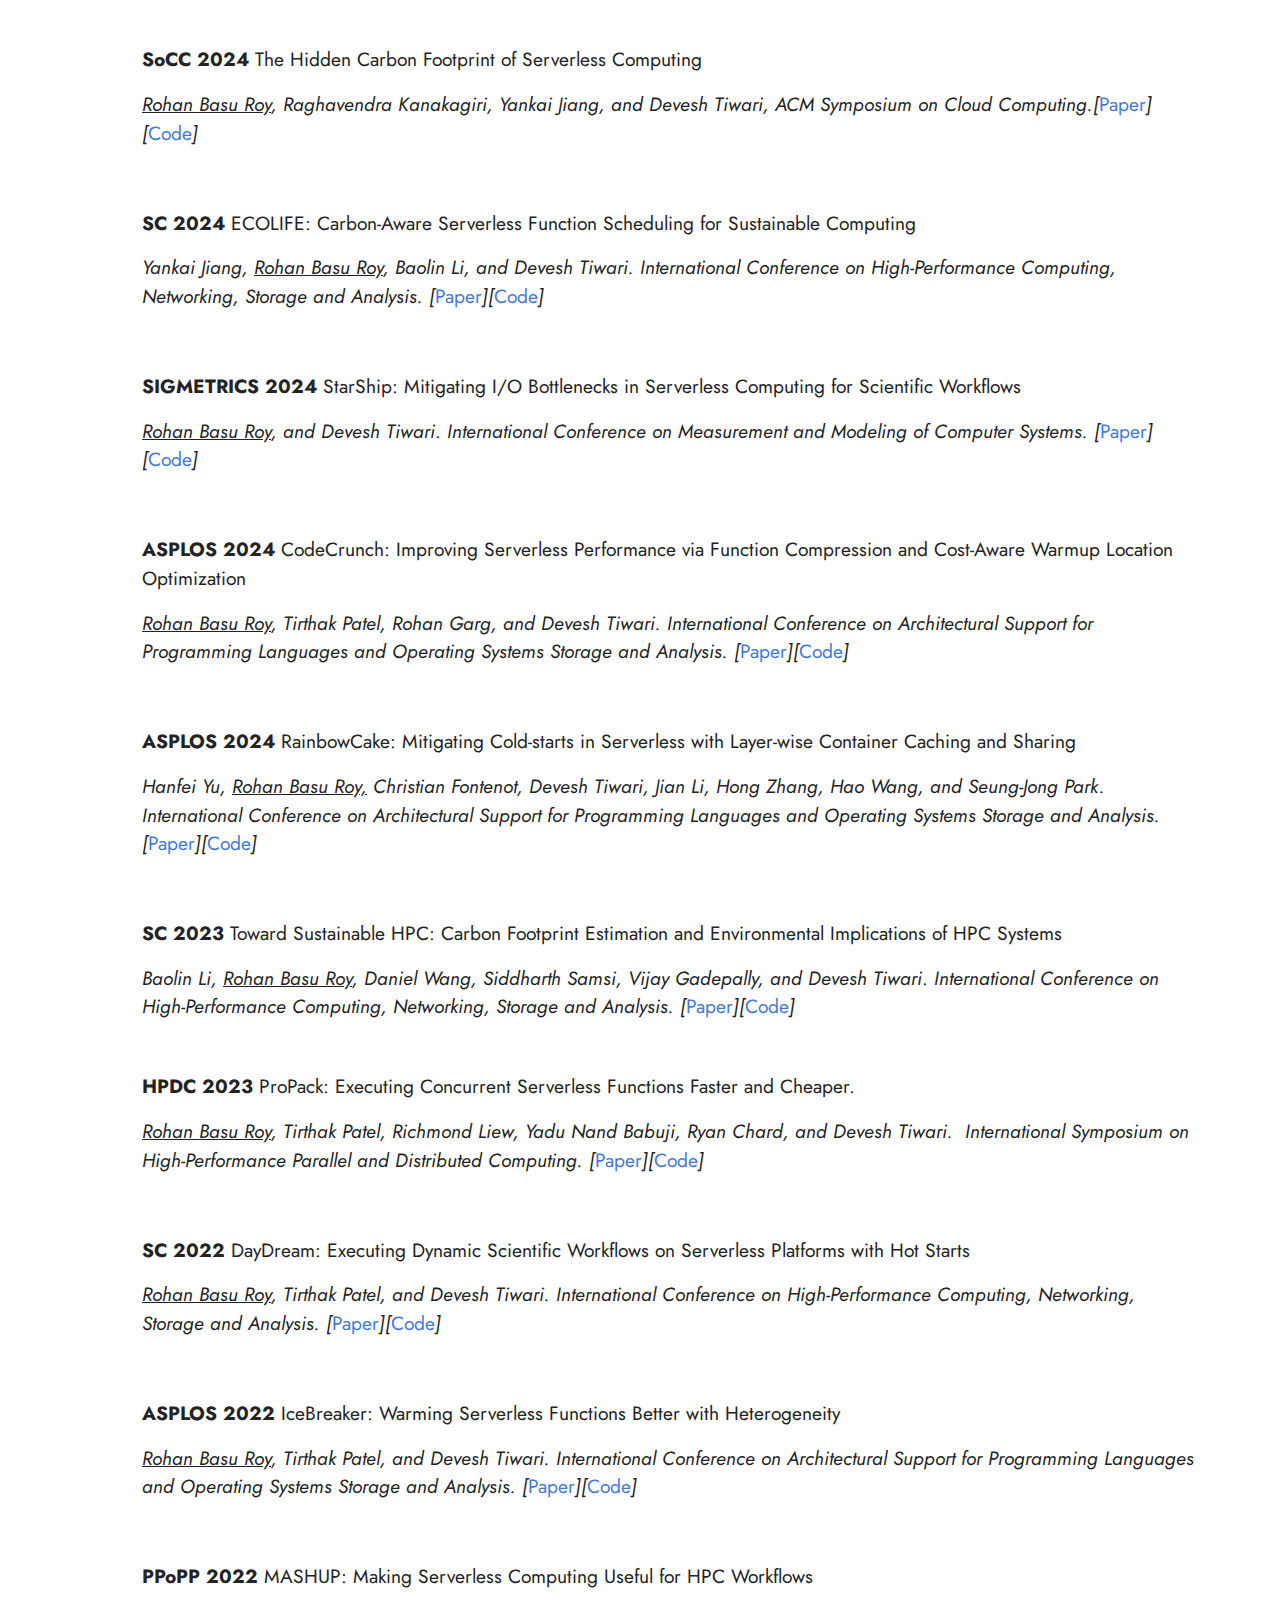
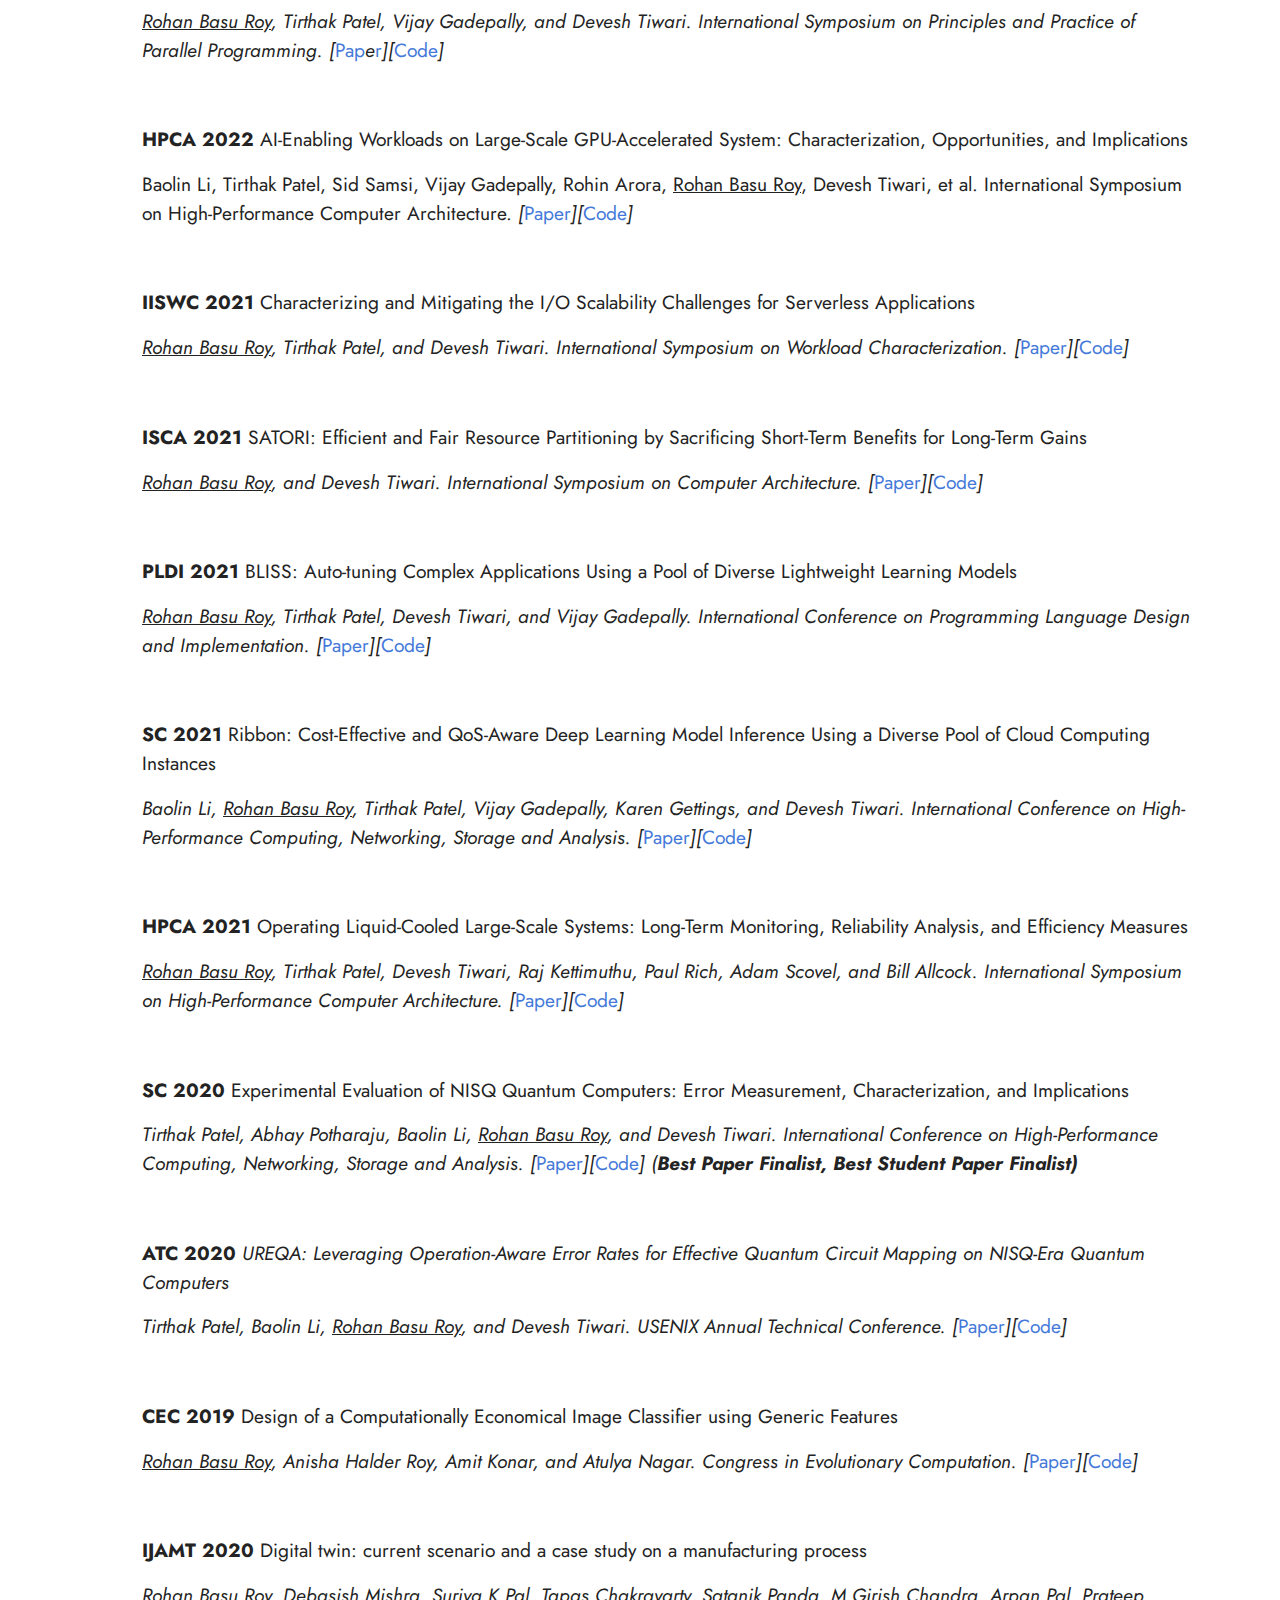
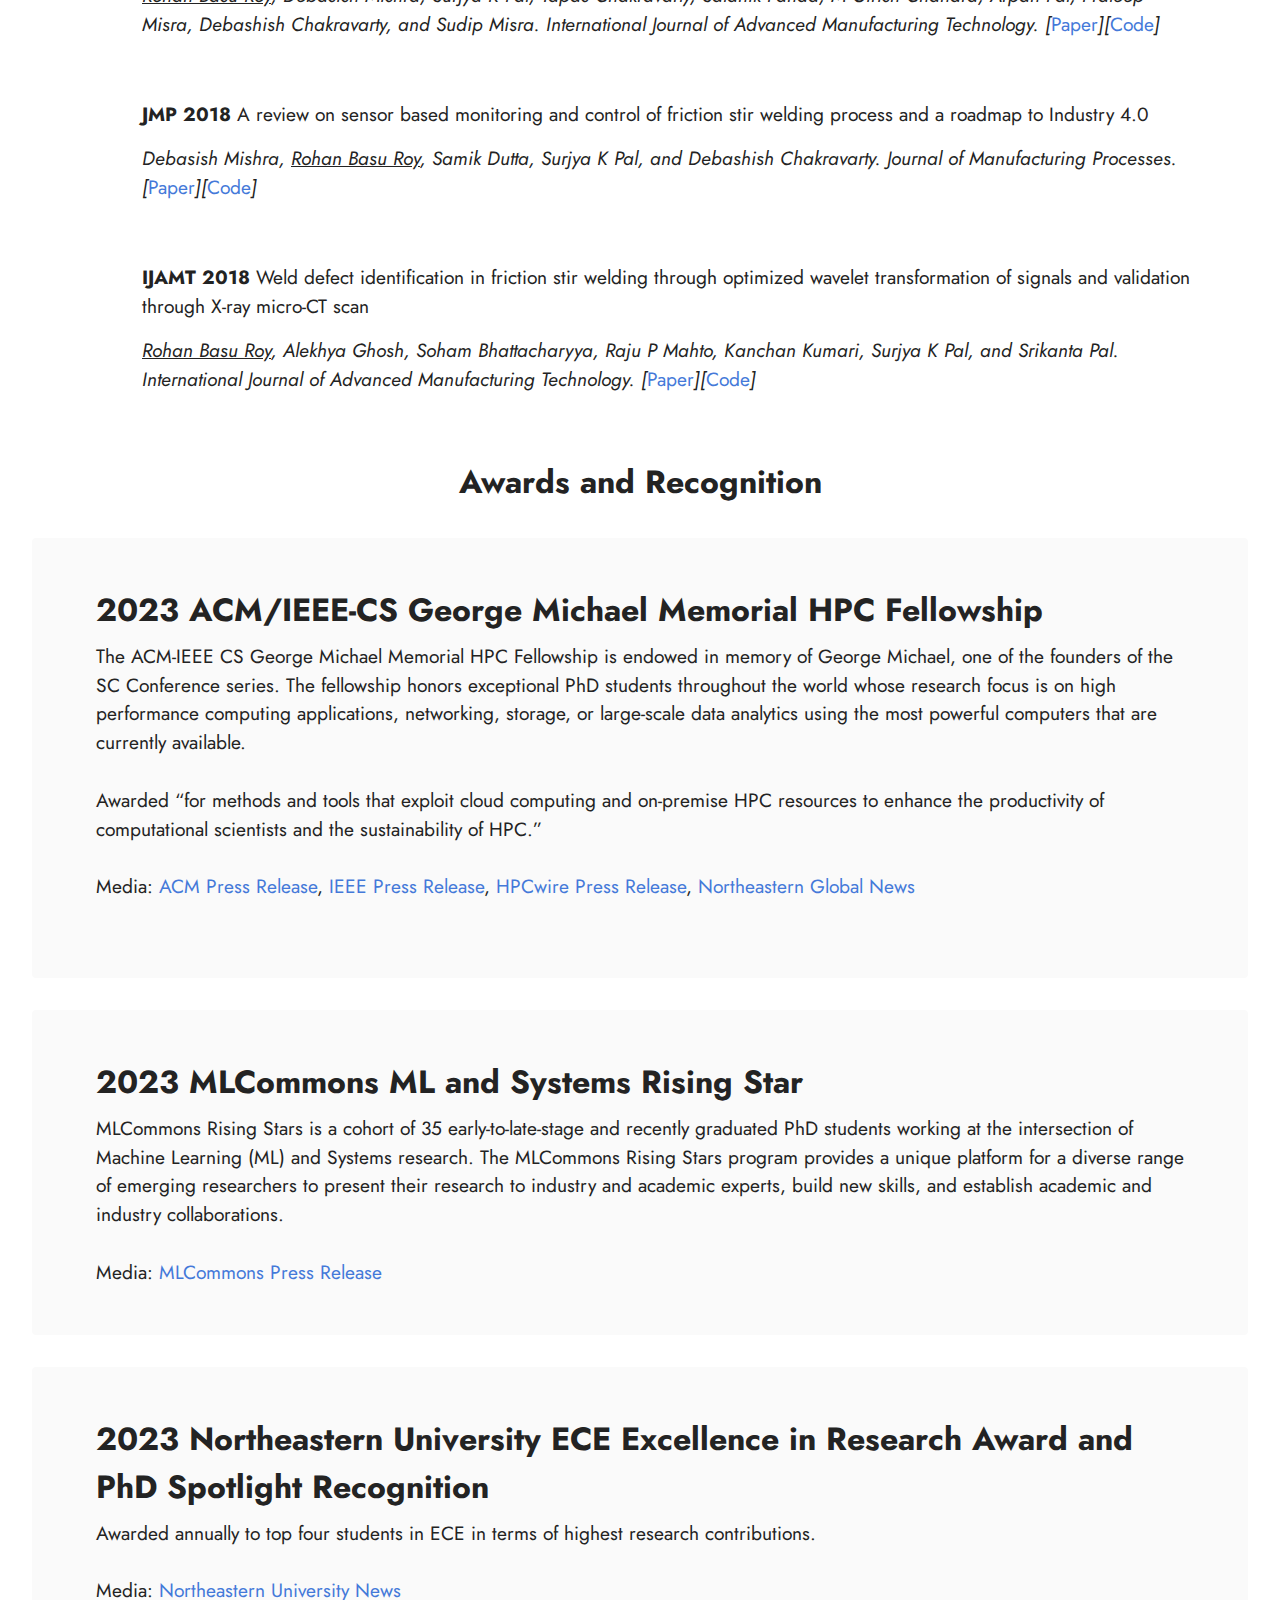
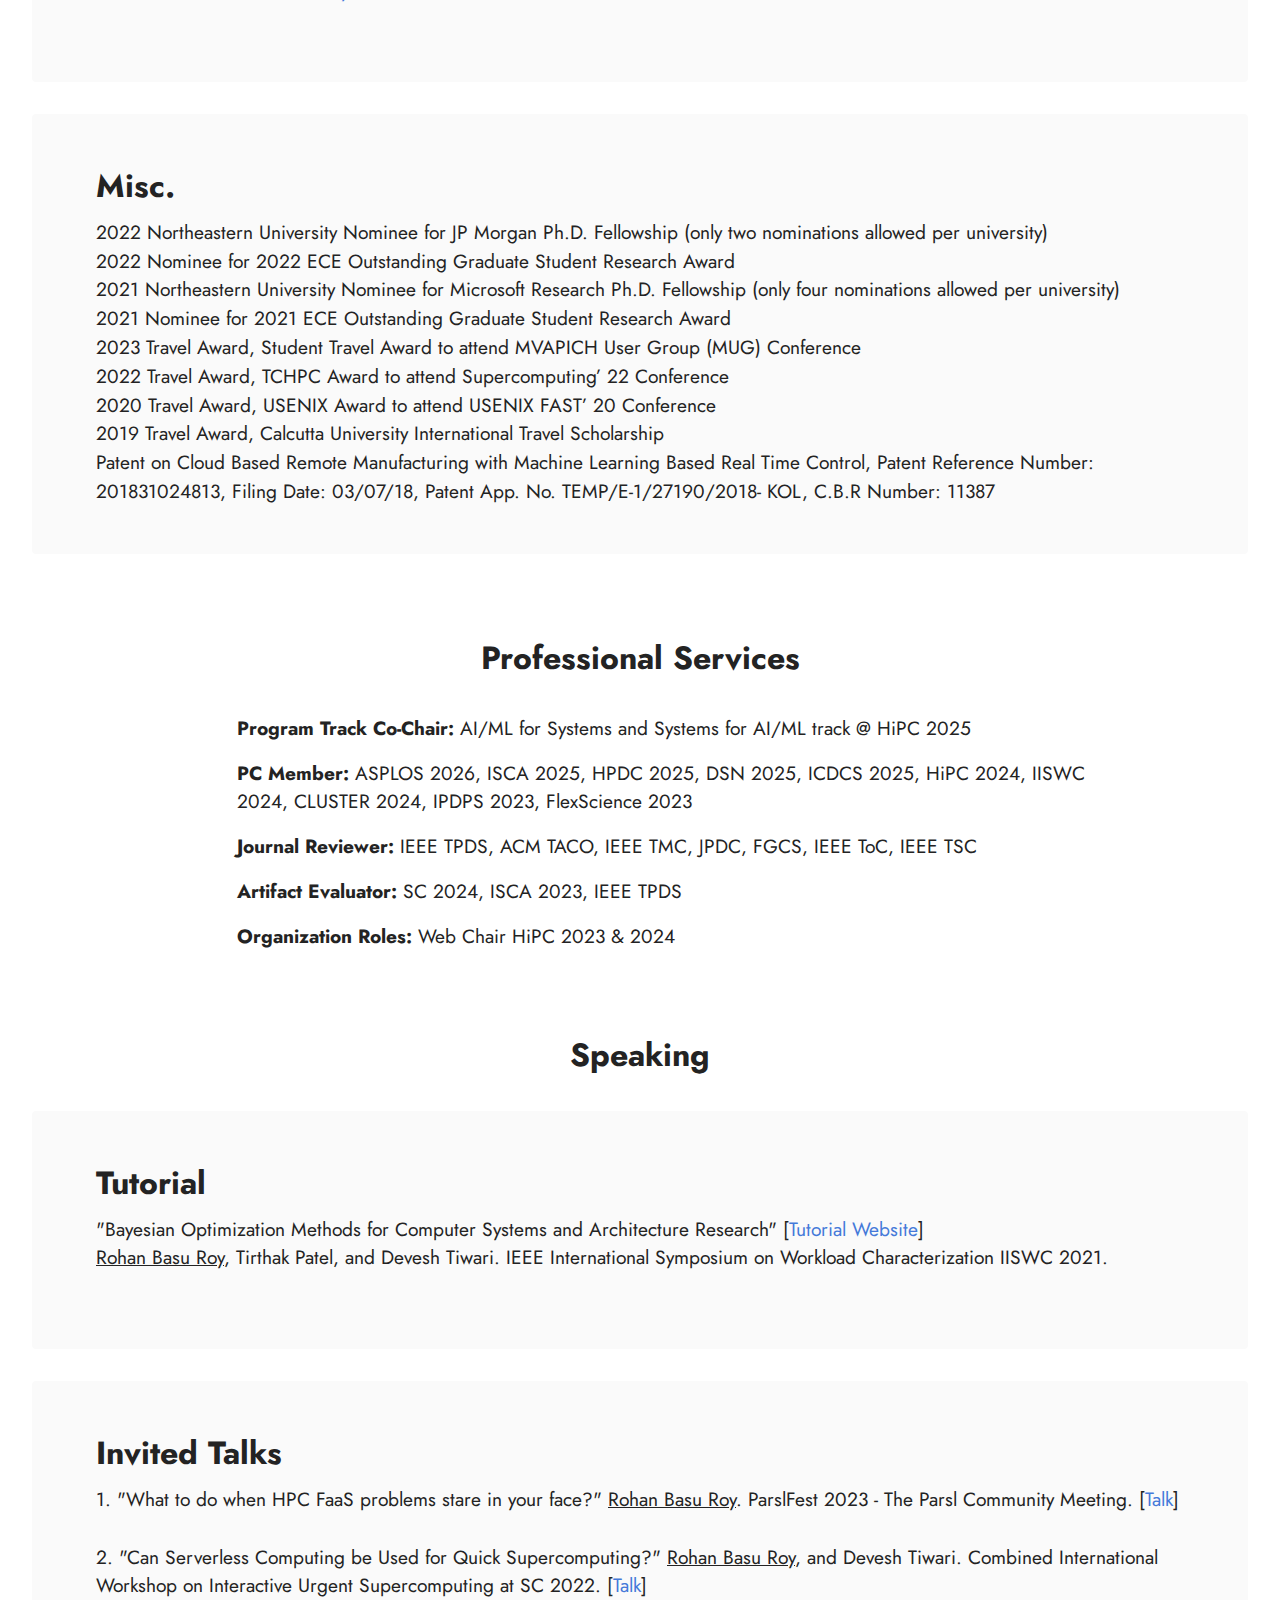
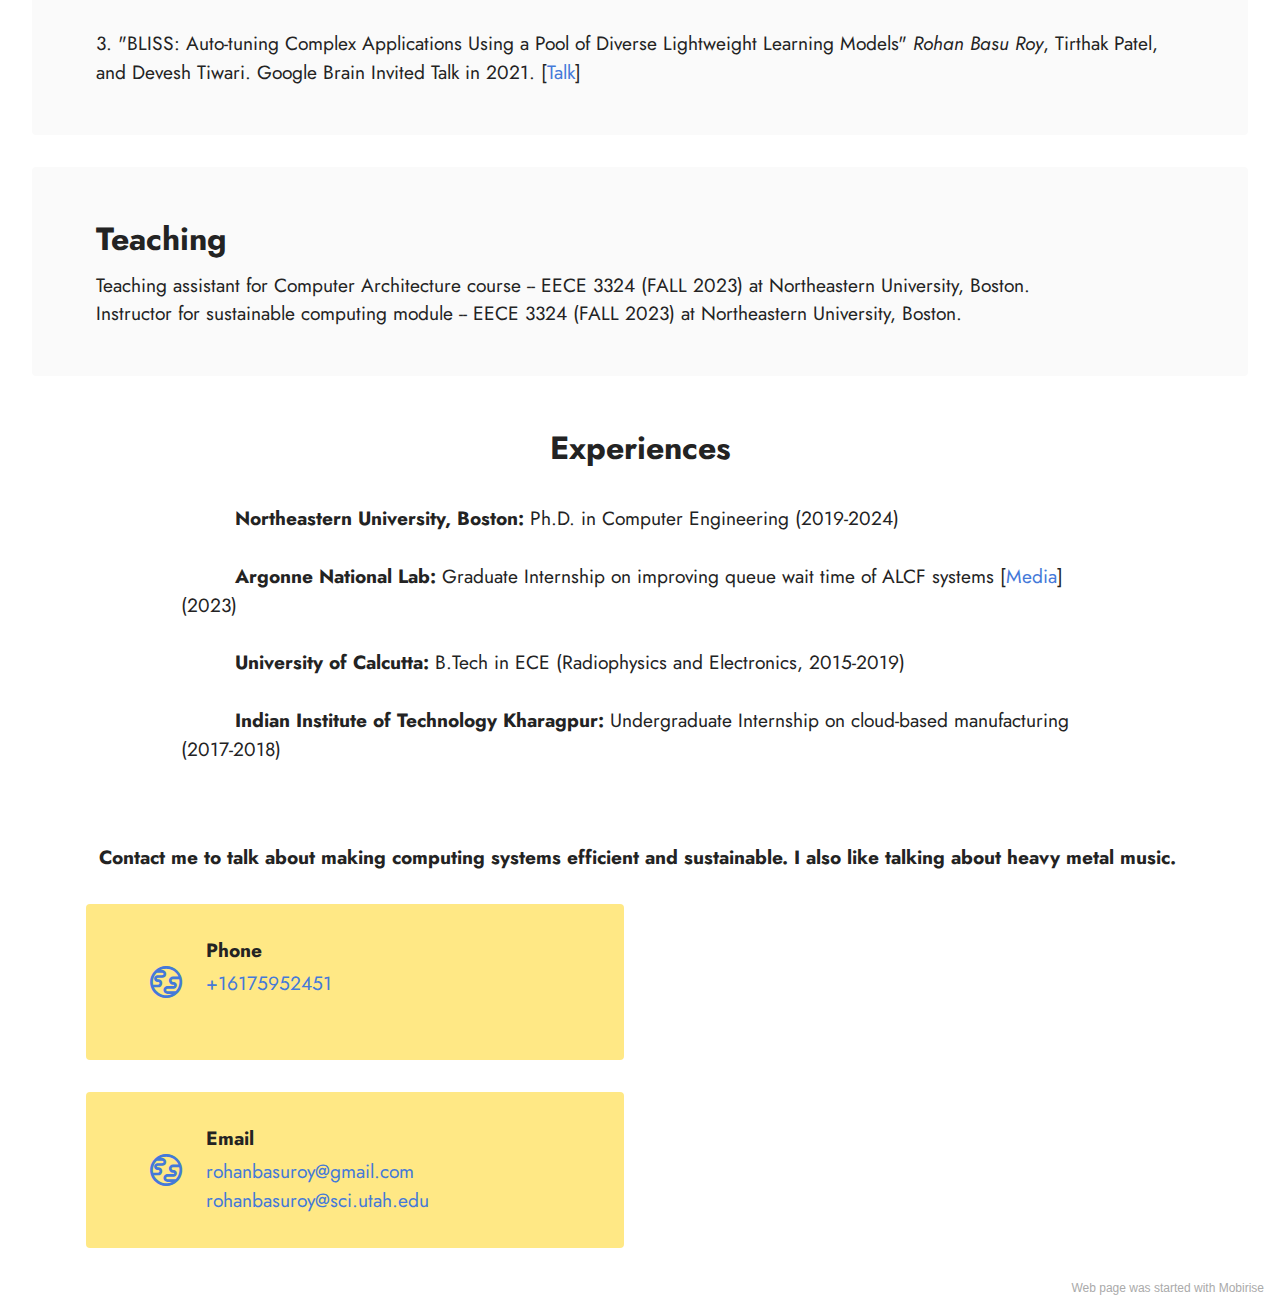
==== commit c13bc94e: "create github pages" ====
--- a/index.html
+++ b/index.html
@@ -100,7 +100,7 @@
                 <h4 class="mbr-section-title mbr-fonts-style mb-4 display-5"><strong>Publications</strong></h4>
                 <div class="mbr-text mbr-fonts-style display-7">
                     <ul>
-                        <li><span style="font-size: 1.2rem;"><strong>SIGMETRICS 2025&nbsp;</strong>ForgetMeNot: Understanding and Modeling the Impact of&nbsp;</span><span style="font-size: 1.2rem;">Forever Chemicals Toward Sustainable Large-Scale&nbsp;</span><span style="font-size: 1.2rem;">Computing</span></li><li><span style="font-size: 1.2rem;"><em><u>Rohan Basu Roy</u>, Raghavendra Kanakagiri, Yankai Jiang, and Devesh Tiwari</em>. International Conference on Measurement and Modeling of Computer Systems. <em>[<a href="https://drive.google.com/file/d/1kb2A6TgtN-q6DqwC8dZCGAEubav2Q7St/view?usp=sharing" class="text-primary">Paper</a>][<a href="https://doi.org/10.5281/zenodo.15123079" class="text-primary">Code</a>]</em></span></li><li><em><br></em></li><li><span style="font-size: 1.2rem;"><strong>HPDC 2025</strong></span><em>&nbsp;Privacy-preserving of HPC Traces for Data Sharing and Analysis.&nbsp;</em></li><li><em>Ana Veroneze Solórzano,&nbsp;</em><em><u>Rohan Basu Roy</u>, Devesh Tiwari, Jim Brandt, Benjamin Schwaller, and Sara Walton, </em><span style="font-size: 1.2rem;">I</span><span style="font-size: 1.2rem;">nternational Symposium on High-Performance Parallel and Distributed Computing.</span><em> [Paper][Code]&nbsp; &nbsp;</em></li><li><br></li><li><span style="font-size: 1.2rem;"><strong>ASPLOS 2025 </strong>DarwinGame: Playing Tournaments for Tuning&nbsp;</span><span style="font-size: 1.2rem;">Applications in Noisy Cloud Environments.&nbsp;</span><br></li><li><em><u>Rohan Basu Roy</u>, Vijay Gadepally, and Devesh Tiwari,</em><span style="font-size: 1.2rem;">&nbsp;International Conference on Architectural Support for Programming Languages and Operating Systems Storage and Analysis. <em>[<a href="https://drive.google.com/file/d/1MfeXvmo-pkM1BrdQFKtHAZeYfCgHRMIa/view?usp=sharing" class="text-primary">Paper</a>][<a href="https://doi.org/10.5281/zenodo.14014918" class="text-primary">Code</a>]</em></span></li><li><span style="font-size: 1.2rem;"><em><br></em></span></li><li><span style="font-size: 1.2rem;"><strong>PPoPP 2025</strong><em>&nbsp;</em>WaterWise: Co-optimizing Carbon- and Water-Footprint Toward Environmentally Sustainable Cloud Computing</span></li><li><span style="font-size: 1.2rem;"><em>Yankai Jiang, <u>Rohan Basu Roy</u>, Raghavendra Kanakagiri, and Devesh Tiwari. International Symposium on Principles and Practice of Parallel Programming. [<a href="https://drive.google.com/file/d/1GWLqDWmH0hO3gCoJya_1p3iCwAwM287D/view?usp=sharing" class="text-primary">Paper</a>][<a href="https://zenodo.org/records/14583915" class="text-primary">Code</a>]</em></span></li><li><strong><br></strong></li><li><strong>SoCC 2024 </strong><span style="font-size: 1.2rem;">The Hidden Carbon Footprint of Serverless Computing</span></li><li><span style="font-size: 1.2rem;"><em><u>Rohan Basu Roy</u>, Raghavendra Kanakagiri, Yankai Jiang, and Devesh Tiwari, ACM Symposium on Cloud Computing.[<a href="https://drive.google.com/file/d/1EiMfjFvbpVDSsxYJTMzeQtzgxiCxQmzx/view?usp=sharing" class="text-primary">Paper</a>][<a href="https://drive.google.com/file/d/1EiMfjFvbpVDSsxYJTMzeQtzgxiCxQmzx/view?usp=sharing" class="text-primary">Code</a>]</em></span></li><li><strong><br></strong></li><li><strong>SC 2024 </strong><span style="font-size: 1.2rem;">ECOLIFE: Carbon-Aware Serverless Function Scheduling for Sustainable Computing</span><br></li><li><em>Yankai Jiang, <u>Rohan Basu Roy</u>, Baolin Li, and Devesh Tiwari. International Conference on High-Performance Computing, Networking, Storage and Analysis. [<a href="https://drive.google.com/file/d/1q1RBo1llvJONTdYAyYgfNGoHOY5scX1i/view?usp=sharing" class="text-primary">Paper</a>][<a href="https://zenodo.org/records/11003259" class="text-primary">Code</a>]&nbsp;</em></li><li><em><br></em></li><li><strong>SIGMETRICS 2024 </strong>StarShip: Mitigating I/O Bottlenecks in Serverless Computing for Scientific Workflows</li><li><em><u>Rohan Basu Roy</u>, and Devesh Tiwari</em>. <em>International Conference on Measurement and Modeling of Computer Systems. [<a href="https://dl.acm.org/doi/pdf/10.1145/3639028" class="text-primary">Paper</a>][<a href="https://zenodo.org/records/11480216" class="text-primary">Code</a>]</em></li><li><em><br></em></li><li><strong>ASPLOS 2024 </strong>CodeCrunch: Improving Serverless Performance via Function Compression and Cost-Aware Warmup Location Optimization</li><li><em><u>Rohan Basu Roy</u>, Tirthak Patel, Rohan Garg, and Devesh Tiwari. International Conference on Architectural Support for Programming Languages and Operating Systems Storage and Analysis. [<a href="https://drive.google.com/file/d/172cZjwfzBp1PzdQy_LiRn2HOlgDwowLl/view?usp=sharing" class="text-primary">Paper</a>][<a href="https://zenodo.org/doi/10.5281/zenodo.8347244" class="text-primary">Code</a>]</em></li><li><em><br></em></li><li><strong>ASPLOS 2024 </strong>RainbowCake: Mitigating Cold-starts in Serverless&nbsp;<span style="font-size: 1.2rem;">with Layer-wise Container Caching and Sharing</span></li><li><span style="font-size: 1.2rem;"><em>Hanfei Yu, <u>Rohan Basu Roy,</u>&nbsp;Christian Fontenot, Devesh Tiwari, Jian Li, Hong Zhang, Hao Wang, and Seung-Jong Park. International Conference on Architectural Support for Programming Languages and Operating Systems Storage and Analysis. [<a href="https://drive.google.com/file/d/1cU3APpNEgJu_3Bv6eS0euf_dpk6MkKGl/view?usp=sharing" class="text-primary">Paper</a>][<a href="https://zenodo.org/records/10072206" class="text-primary">Code</a>]</em></span></li><li><span style="font-size: 1.2rem;"><em><br></em></span></li><li><span style="font-size: 1.2rem;"><strong>SC 2023</strong><em>&nbsp;</em>Toward Sustainable HPC: Carbon Footprint Estimation and Environmental Implications of HPC Systems</span></li><li><span style="font-size: 1.2rem;"><em>Baolin Li, <u style="">Rohan Basu Roy</u>, Daniel Wang, Siddharth Samsi, Vijay Gadepally, and Devesh Tiwari</em>.<em> International Conference on High-Performance Computing, Networking, Storage and Analysis. [<a href="https://drive.google.com/file/d/1vQroiYzZOdQUAmdUuZQxhtUP1jPO2hpA/view?usp=sharing" class="text-primary">Paper</a>][<a href="https://github.com/boringlee24/sc23-sustainability" class="text-primary">Code</a>]&nbsp; &nbsp; &nbsp;</em></span><em>&nbsp;&nbsp;</em><span style="font-size: 1.2rem;">&nbsp;&nbsp;</span></li></ul><p><br></p><ul><li><strong>HPDC 2023&nbsp;</strong>ProPack: Executing Concurrent Serverless Functions Faster and Cheaper. </li><li><em><u>Rohan Basu Roy</u>, Tirthak Patel, Richmond Liew, Yadu Nand Babuji, Ryan Chard, and Devesh Tiwari.&nbsp; International Symposium on High-Performance Parallel and Distributed Computing. [<a href="https://drive.google.com/file/d/11wNU01npP7rwZ3iO1TEU-V0LnM-ORA1f/view?usp=sharing" class="text-primary">Paper</a>][<a href="https://github.com/rohanbasuroy/ProPack" class="text-primary">Code</a>]&nbsp; &nbsp; </em></li><li><em>&nbsp; &nbsp; &nbsp; &nbsp; &nbsp; &nbsp; &nbsp; &nbsp; &nbsp;</em><em>&nbsp; &nbsp; &nbsp; &nbsp;&nbsp;</em></li><li><strong>SC 2022&nbsp;</strong><span style="font-size: 1.2rem;">DayDream: Executing Dynamic Scientific Workflows on Serverless Platforms with&nbsp;</span><span style="font-size: 1.2rem;">Hot Starts</span></li><li><span style="font-size: 1.2rem;"><em><u>Rohan Basu Roy</u>, Tirthak Patel, and Devesh Tiwari. International Conference on High-Performance Computing, Networking, Storage and Analysis. [<a href="https://drive.google.com/file/d/125YLu0XnzpAqWkHv3fGvF8vgke5JFK4C/view?usp=sharing" class="text-primary">Paper</a>][<a href="https://zenodo.org/records/6941485" class="text-primary">Code</a>]&nbsp; &nbsp; &nbsp; &nbsp; &nbsp; &nbsp; &nbsp; &nbsp; &nbsp; &nbsp; &nbsp; &nbsp; &nbsp;</em></span></li><li><span style="font-size: 1.2rem;"><em><br></em></span></li><li><strong>ASPLOS 2022 </strong><span style="font-size: 1.2rem;">IceBreaker: Warming Serverless Functions Better with Heterogeneity</span></li><li><em><span style="font-size: 1.2rem;"><u>Rohan Basu Roy</u>, Tirthak Patel, and Devesh Tiwari. International Conference on&nbsp;</span>Architectural Support for Programming Languages and Operating Systems Storage and Analysis. [<a href="https://drive.google.com/file/d/1CeApmxZrsJdkebLAvHt2woqfGRtdMHoj/view?usp=sharing" class="text-primary">Paper</a>][<a href="https://zenodo.org/records/5748667" class="text-primary">Code</a>]</em></li><li><em><br></em></li>
+                        <li><span style="font-size: 1.2rem;"><strong>SIGMETRICS 2025&nbsp;</strong>ForgetMeNot: Understanding and Modeling the Impact of&nbsp;</span><span style="font-size: 1.2rem;">Forever Chemicals Toward Sustainable Large-Scale&nbsp;</span><span style="font-size: 1.2rem;">Computing</span></li><li><span style="font-size: 1.2rem;"><em><u>Rohan Basu Roy</u>, Raghavendra Kanakagiri, Yankai Jiang, and Devesh Tiwari</em>. International Conference on Measurement and Modeling of Computer Systems. <em>[<a href="https://drive.google.com/file/d/1kb2A6TgtN-q6DqwC8dZCGAEubav2Q7St/view?usp=sharing" class="text-primary">Paper</a>][<a href="https://doi.org/10.5281/zenodo.15123079" class="text-primary">Code</a>]</em></span></li><li><em><br></em></li><li><span style="font-size: 1.2rem;"><strong>HPDC 2025</strong></span><em>&nbsp;</em><span style="font-size: 1.2rem;">Privacy-preserving of HPC Traces for Data Sharing and Analysis.&nbsp;</span></li><li><em>Ana Veroneze Solórzano,&nbsp;</em><em><u>Rohan Basu Roy</u>, Devesh Tiwari, Jim Brandt, Benjamin Schwaller, and Sara Walton, </em><span style="font-size: 1.2rem;">I</span><span style="font-size: 1.2rem;">nternational Symposium on High-Performance Parallel and Distributed Computing.</span><em> [Paper][Code]&nbsp; &nbsp;</em></li><li><br></li><li><span style="font-size: 1.2rem;"><strong>ASPLOS 2025 </strong>DarwinGame: Playing Tournaments for Tuning&nbsp;</span><span style="font-size: 1.2rem;">Applications in Noisy Cloud Environments.&nbsp;</span><br></li><li><em><u>Rohan Basu Roy</u>, Vijay Gadepally, and Devesh Tiwari,</em><span style="font-size: 1.2rem;">&nbsp;International Conference on Architectural Support for Programming Languages and Operating Systems Storage and Analysis. <em>[<a href="https://drive.google.com/file/d/1MfeXvmo-pkM1BrdQFKtHAZeYfCgHRMIa/view?usp=sharing" class="text-primary">Paper</a>][<a href="https://doi.org/10.5281/zenodo.14014918" class="text-primary">Code</a>]</em></span></li><li><span style="font-size: 1.2rem;"><em><br></em></span></li><li><span style="font-size: 1.2rem;"><strong>PPoPP 2025</strong><em>&nbsp;</em>WaterWise: Co-optimizing Carbon- and Water-Footprint Toward Environmentally Sustainable Cloud Computing</span></li><li><span style="font-size: 1.2rem;"><em>Yankai Jiang, <u>Rohan Basu Roy</u>, Raghavendra Kanakagiri, and Devesh Tiwari. International Symposium on Principles and Practice of Parallel Programming. [<a href="https://drive.google.com/file/d/1GWLqDWmH0hO3gCoJya_1p3iCwAwM287D/view?usp=sharing" class="text-primary">Paper</a>][<a href="https://zenodo.org/records/14583915" class="text-primary">Code</a>]</em></span></li><li><strong><br></strong></li><li><strong>SoCC 2024 </strong><span style="font-size: 1.2rem;">The Hidden Carbon Footprint of Serverless Computing</span></li><li><span style="font-size: 1.2rem;"><em><u>Rohan Basu Roy</u>, Raghavendra Kanakagiri, Yankai Jiang, and Devesh Tiwari, ACM Symposium on Cloud Computing.[<a href="https://drive.google.com/file/d/1EiMfjFvbpVDSsxYJTMzeQtzgxiCxQmzx/view?usp=sharing" class="text-primary">Paper</a>][<a href="https://drive.google.com/file/d/1EiMfjFvbpVDSsxYJTMzeQtzgxiCxQmzx/view?usp=sharing" class="text-primary">Code</a>]</em></span></li><li><strong><br></strong></li><li><strong>SC 2024 </strong><span style="font-size: 1.2rem;">ECOLIFE: Carbon-Aware Serverless Function Scheduling for Sustainable Computing</span><br></li><li><em>Yankai Jiang, <u>Rohan Basu Roy</u>, Baolin Li, and Devesh Tiwari. International Conference on High-Performance Computing, Networking, Storage and Analysis. [<a href="https://drive.google.com/file/d/1q1RBo1llvJONTdYAyYgfNGoHOY5scX1i/view?usp=sharing" class="text-primary">Paper</a>][<a href="https://zenodo.org/records/11003259" class="text-primary">Code</a>]&nbsp;</em></li><li><em><br></em></li><li><strong>SIGMETRICS 2024 </strong>StarShip: Mitigating I/O Bottlenecks in Serverless Computing for Scientific Workflows</li><li><em><u>Rohan Basu Roy</u>, and Devesh Tiwari</em>. <em>International Conference on Measurement and Modeling of Computer Systems. [<a href="https://dl.acm.org/doi/pdf/10.1145/3639028" class="text-primary">Paper</a>][<a href="https://zenodo.org/records/11480216" class="text-primary">Code</a>]</em></li><li><em><br></em></li><li><strong>ASPLOS 2024 </strong>CodeCrunch: Improving Serverless Performance via Function Compression and Cost-Aware Warmup Location Optimization</li><li><em><u>Rohan Basu Roy</u>, Tirthak Patel, Rohan Garg, and Devesh Tiwari. International Conference on Architectural Support for Programming Languages and Operating Systems Storage and Analysis. [<a href="https://drive.google.com/file/d/172cZjwfzBp1PzdQy_LiRn2HOlgDwowLl/view?usp=sharing" class="text-primary">Paper</a>][<a href="https://zenodo.org/doi/10.5281/zenodo.8347244" class="text-primary">Code</a>]</em></li><li><em><br></em></li><li><strong>ASPLOS 2024 </strong>RainbowCake: Mitigating Cold-starts in Serverless&nbsp;<span style="font-size: 1.2rem;">with Layer-wise Container Caching and Sharing</span></li><li><span style="font-size: 1.2rem;"><em>Hanfei Yu, <u>Rohan Basu Roy,</u>&nbsp;Christian Fontenot, Devesh Tiwari, Jian Li, Hong Zhang, Hao Wang, and Seung-Jong Park. International Conference on Architectural Support for Programming Languages and Operating Systems Storage and Analysis. [<a href="https://drive.google.com/file/d/1cU3APpNEgJu_3Bv6eS0euf_dpk6MkKGl/view?usp=sharing" class="text-primary">Paper</a>][<a href="https://zenodo.org/records/10072206" class="text-primary">Code</a>]</em></span></li><li><span style="font-size: 1.2rem;"><em><br></em></span></li><li><span style="font-size: 1.2rem;"><strong>SC 2023</strong><em>&nbsp;</em>Toward Sustainable HPC: Carbon Footprint Estimation and Environmental Implications of HPC Systems</span></li><li><span style="font-size: 1.2rem;"><em>Baolin Li, <u style="">Rohan Basu Roy</u>, Daniel Wang, Siddharth Samsi, Vijay Gadepally, and Devesh Tiwari</em>.<em> International Conference on High-Performance Computing, Networking, Storage and Analysis. [<a href="https://drive.google.com/file/d/1vQroiYzZOdQUAmdUuZQxhtUP1jPO2hpA/view?usp=sharing" class="text-primary">Paper</a>][<a href="https://github.com/boringlee24/sc23-sustainability" class="text-primary">Code</a>]&nbsp; &nbsp; &nbsp;</em></span><em>&nbsp;&nbsp;</em><span style="font-size: 1.2rem;">&nbsp;&nbsp;</span></li></ul><p><br></p><ul><li><strong>HPDC 2023&nbsp;</strong>ProPack: Executing Concurrent Serverless Functions Faster and Cheaper. </li><li><em><u>Rohan Basu Roy</u>, Tirthak Patel, Richmond Liew, Yadu Nand Babuji, Ryan Chard, and Devesh Tiwari.&nbsp; International Symposium on High-Performance Parallel and Distributed Computing. [<a href="https://drive.google.com/file/d/11wNU01npP7rwZ3iO1TEU-V0LnM-ORA1f/view?usp=sharing" class="text-primary">Paper</a>][<a href="https://github.com/rohanbasuroy/ProPack" class="text-primary">Code</a>]&nbsp; &nbsp; </em></li><li><em>&nbsp; &nbsp; &nbsp; &nbsp; &nbsp; &nbsp; &nbsp; &nbsp; &nbsp;</em><em>&nbsp; &nbsp; &nbsp; &nbsp;&nbsp;</em></li><li><strong>SC 2022&nbsp;</strong><span style="font-size: 1.2rem;">DayDream: Executing Dynamic Scientific Workflows on Serverless Platforms with&nbsp;</span><span style="font-size: 1.2rem;">Hot Starts</span></li><li><span style="font-size: 1.2rem;"><em><u>Rohan Basu Roy</u>, Tirthak Patel, and Devesh Tiwari. International Conference on High-Performance Computing, Networking, Storage and Analysis. [<a href="https://drive.google.com/file/d/125YLu0XnzpAqWkHv3fGvF8vgke5JFK4C/view?usp=sharing" class="text-primary">Paper</a>][<a href="https://zenodo.org/records/6941485" class="text-primary">Code</a>]&nbsp; &nbsp; &nbsp; &nbsp; &nbsp; &nbsp; &nbsp; &nbsp; &nbsp; &nbsp; &nbsp; &nbsp; &nbsp;</em></span></li><li><span style="font-size: 1.2rem;"><em><br></em></span></li><li><strong>ASPLOS 2022 </strong><span style="font-size: 1.2rem;">IceBreaker: Warming Serverless Functions Better with Heterogeneity</span></li><li><em><span style="font-size: 1.2rem;"><u>Rohan Basu Roy</u>, Tirthak Patel, and Devesh Tiwari. International Conference on&nbsp;</span>Architectural Support for Programming Languages and Operating Systems Storage and Analysis. [<a href="https://drive.google.com/file/d/1CeApmxZrsJdkebLAvHt2woqfGRtdMHoj/view?usp=sharing" class="text-primary">Paper</a>][<a href="https://zenodo.org/records/5748667" class="text-primary">Code</a>]</em></li><li><em><br></em></li>
                     </ul>
                 </div>
             </div>
@@ -346,7 +346,7 @@
             </div>
         </div>
     </div>
-</section><section style="background-color: #fff; font-family: -apple-system, BlinkMacSystemFont, 'Segoe UI', 'Roboto', 'Helvetica Neue', Arial, sans-serif; color:#aaa; font-size:12px; padding: 0; align-items: center; display: flex;"><a href="https://mobirise.site/h" style="flex: 1 1; height: 3rem; padding-left: 1rem;"></a><p style="flex: 0 0 auto; margin:0; padding-right:1rem;">How to design a free website - <a href="https://mobirise.site/x" style="color:#aaa;">Find more</a></p></section><script src="assets/bootstrap/js/bootstrap.bundle.min.js"></script>  <script src="assets/smoothscroll/smooth-scroll.js"></script>  <script src="assets/ytplayer/index.js"></script>  <script src="assets/dropdown/js/navbar-dropdown.js"></script>  <script src="assets/theme/js/script.js"></script>  
+</section><section style="background-color: #fff; font-family: -apple-system, BlinkMacSystemFont, 'Segoe UI', 'Roboto', 'Helvetica Neue', Arial, sans-serif; color:#aaa; font-size:12px; padding: 0; align-items: center; display: flex;"><a href="https://mobirise.site/p" style="flex: 1 1; height: 3rem; padding-left: 1rem;"></a><p style="flex: 0 0 auto; margin:0; padding-right:1rem;">Web page was <a href="https://mobirise.site/g" style="color:#aaa;">started</a> with Mobirise</p></section><script src="assets/bootstrap/js/bootstrap.bundle.min.js"></script>  <script src="assets/smoothscroll/smooth-scroll.js"></script>  <script src="assets/ytplayer/index.js"></script>  <script src="assets/dropdown/js/navbar-dropdown.js"></script>  <script src="assets/theme/js/script.js"></script>  
   
   
 </body>
